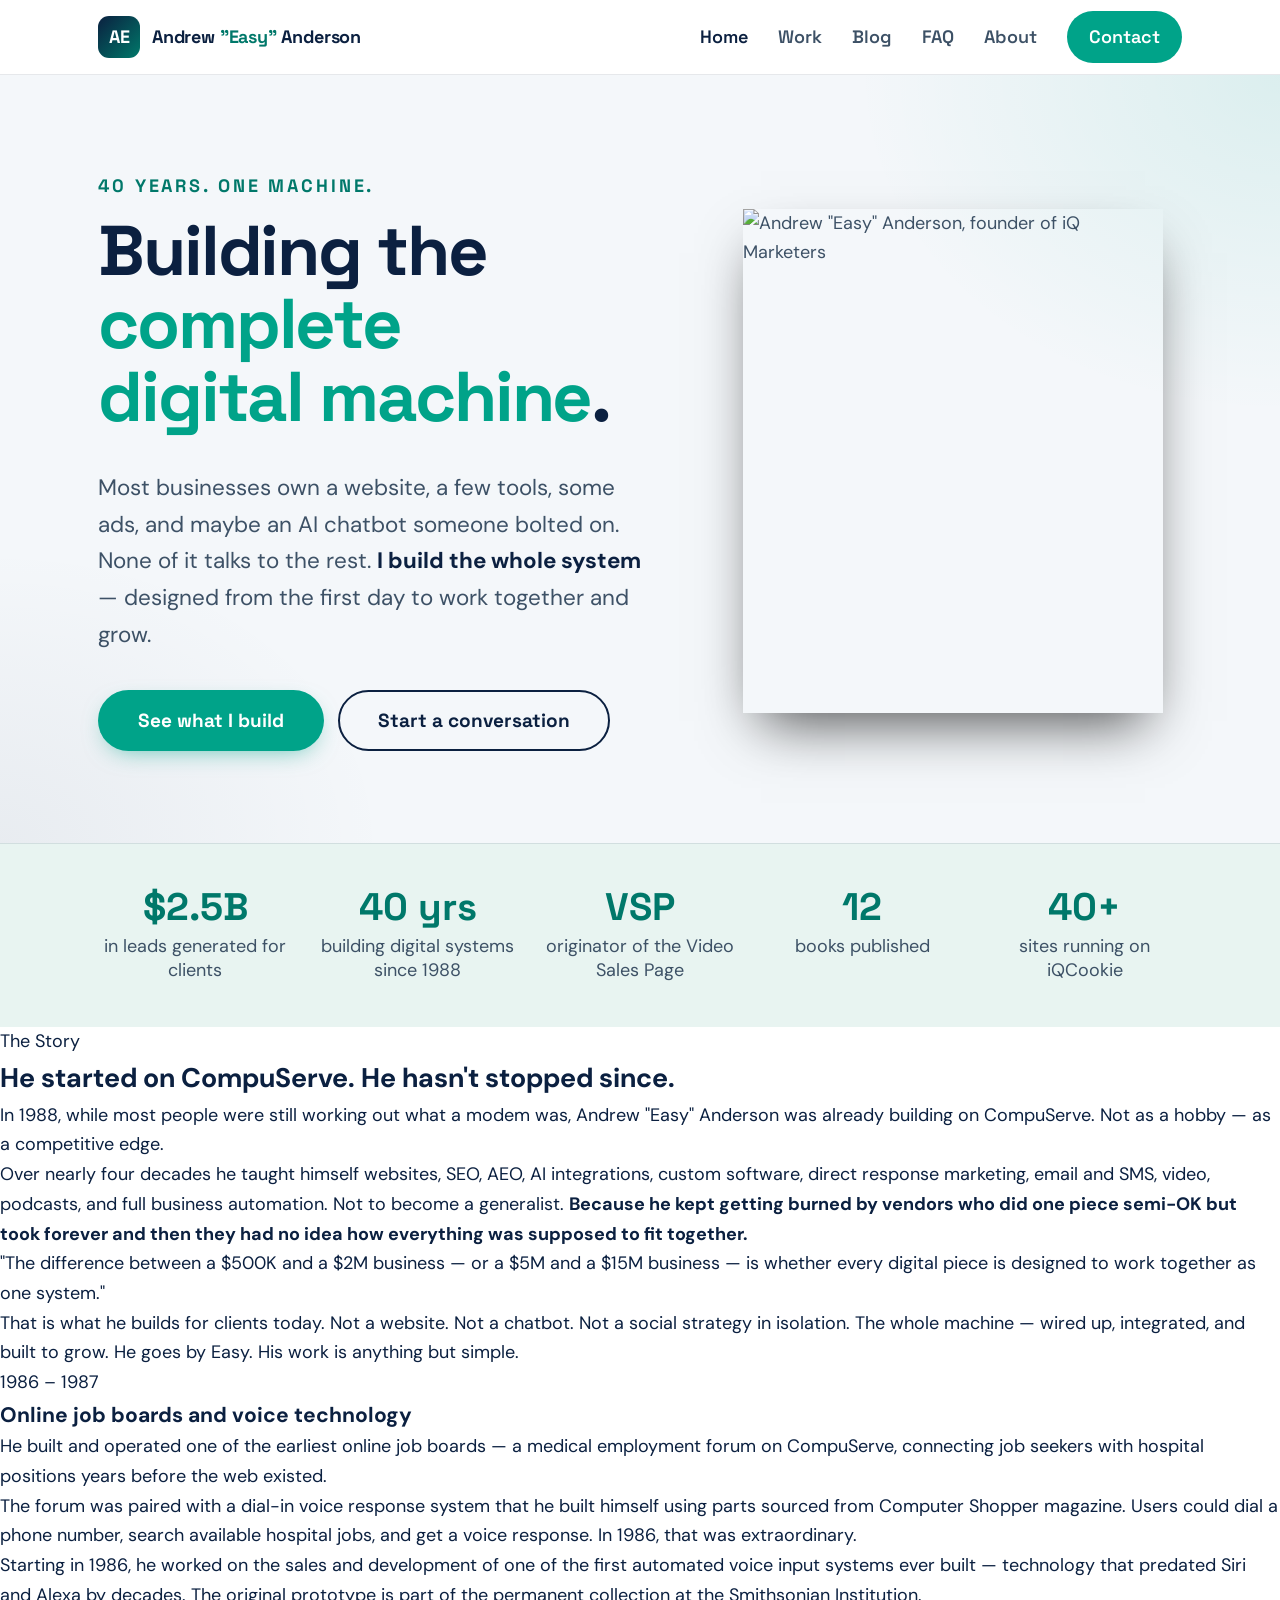
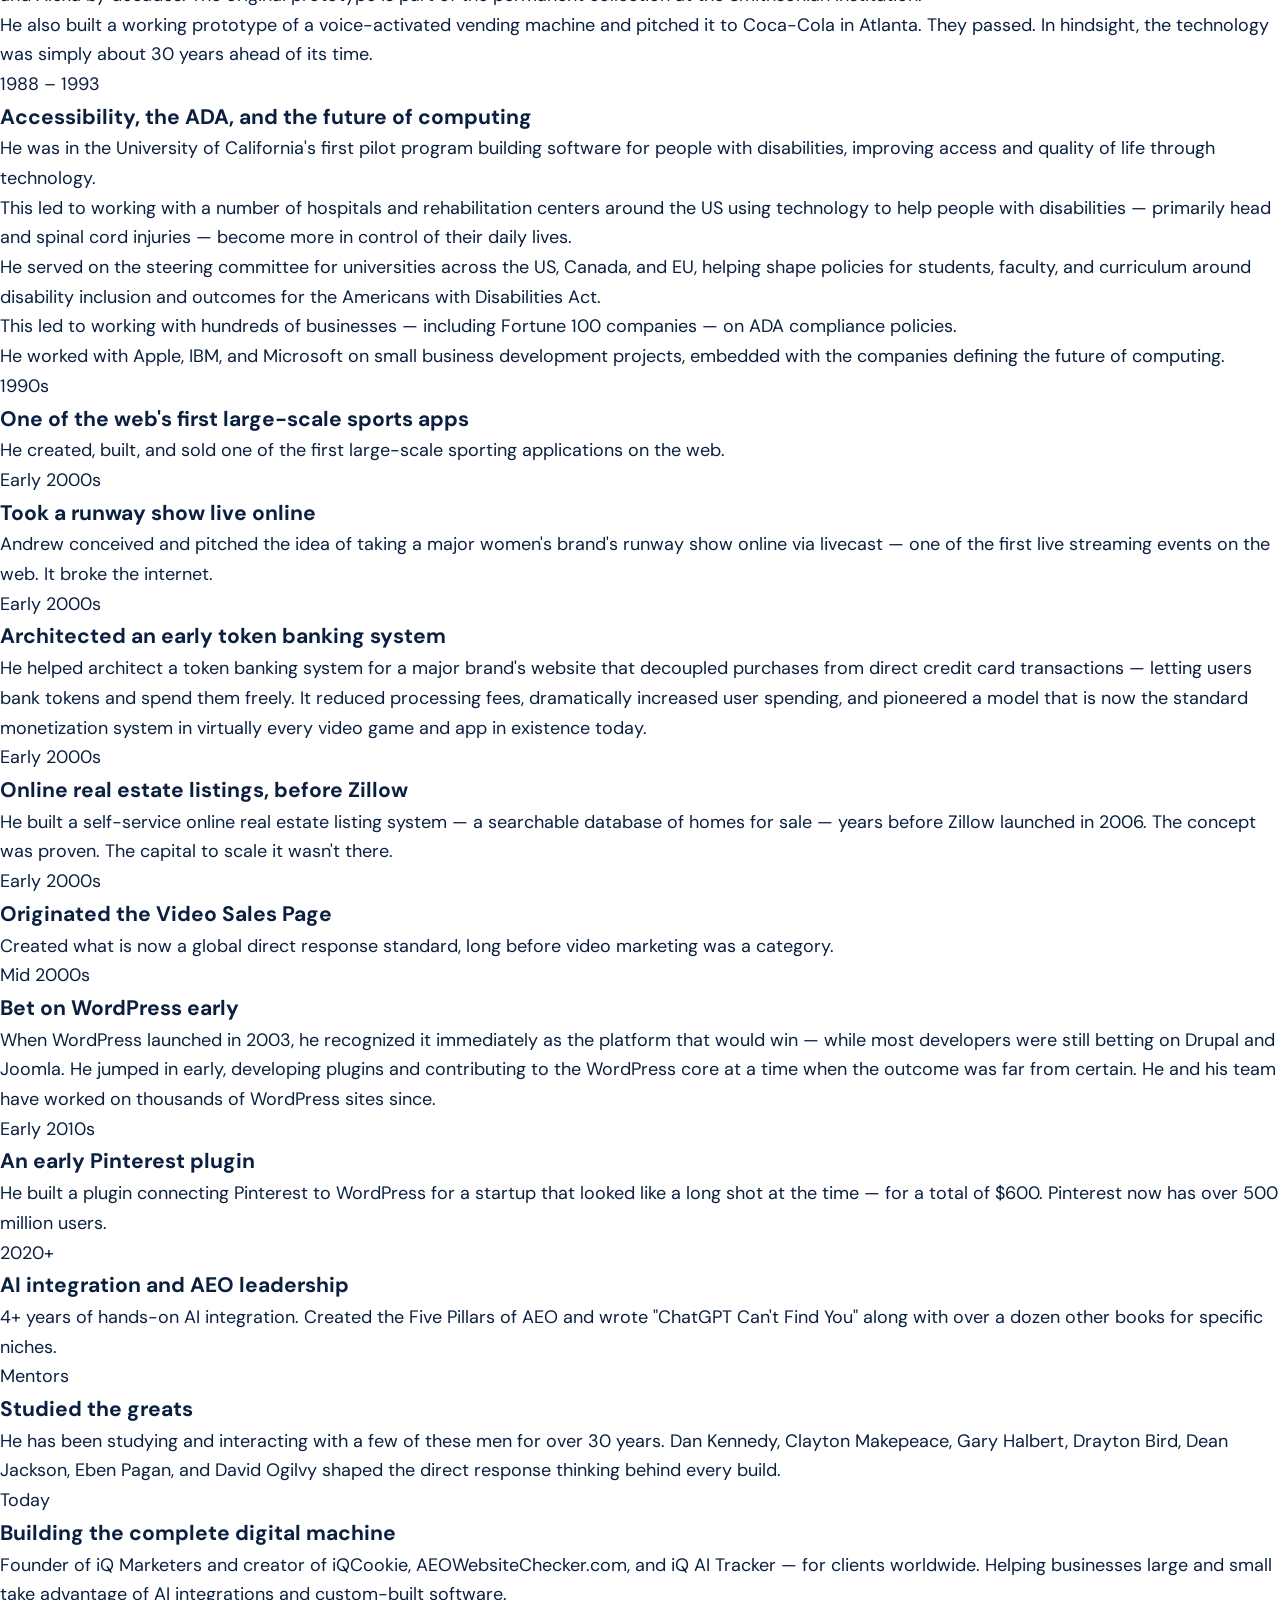
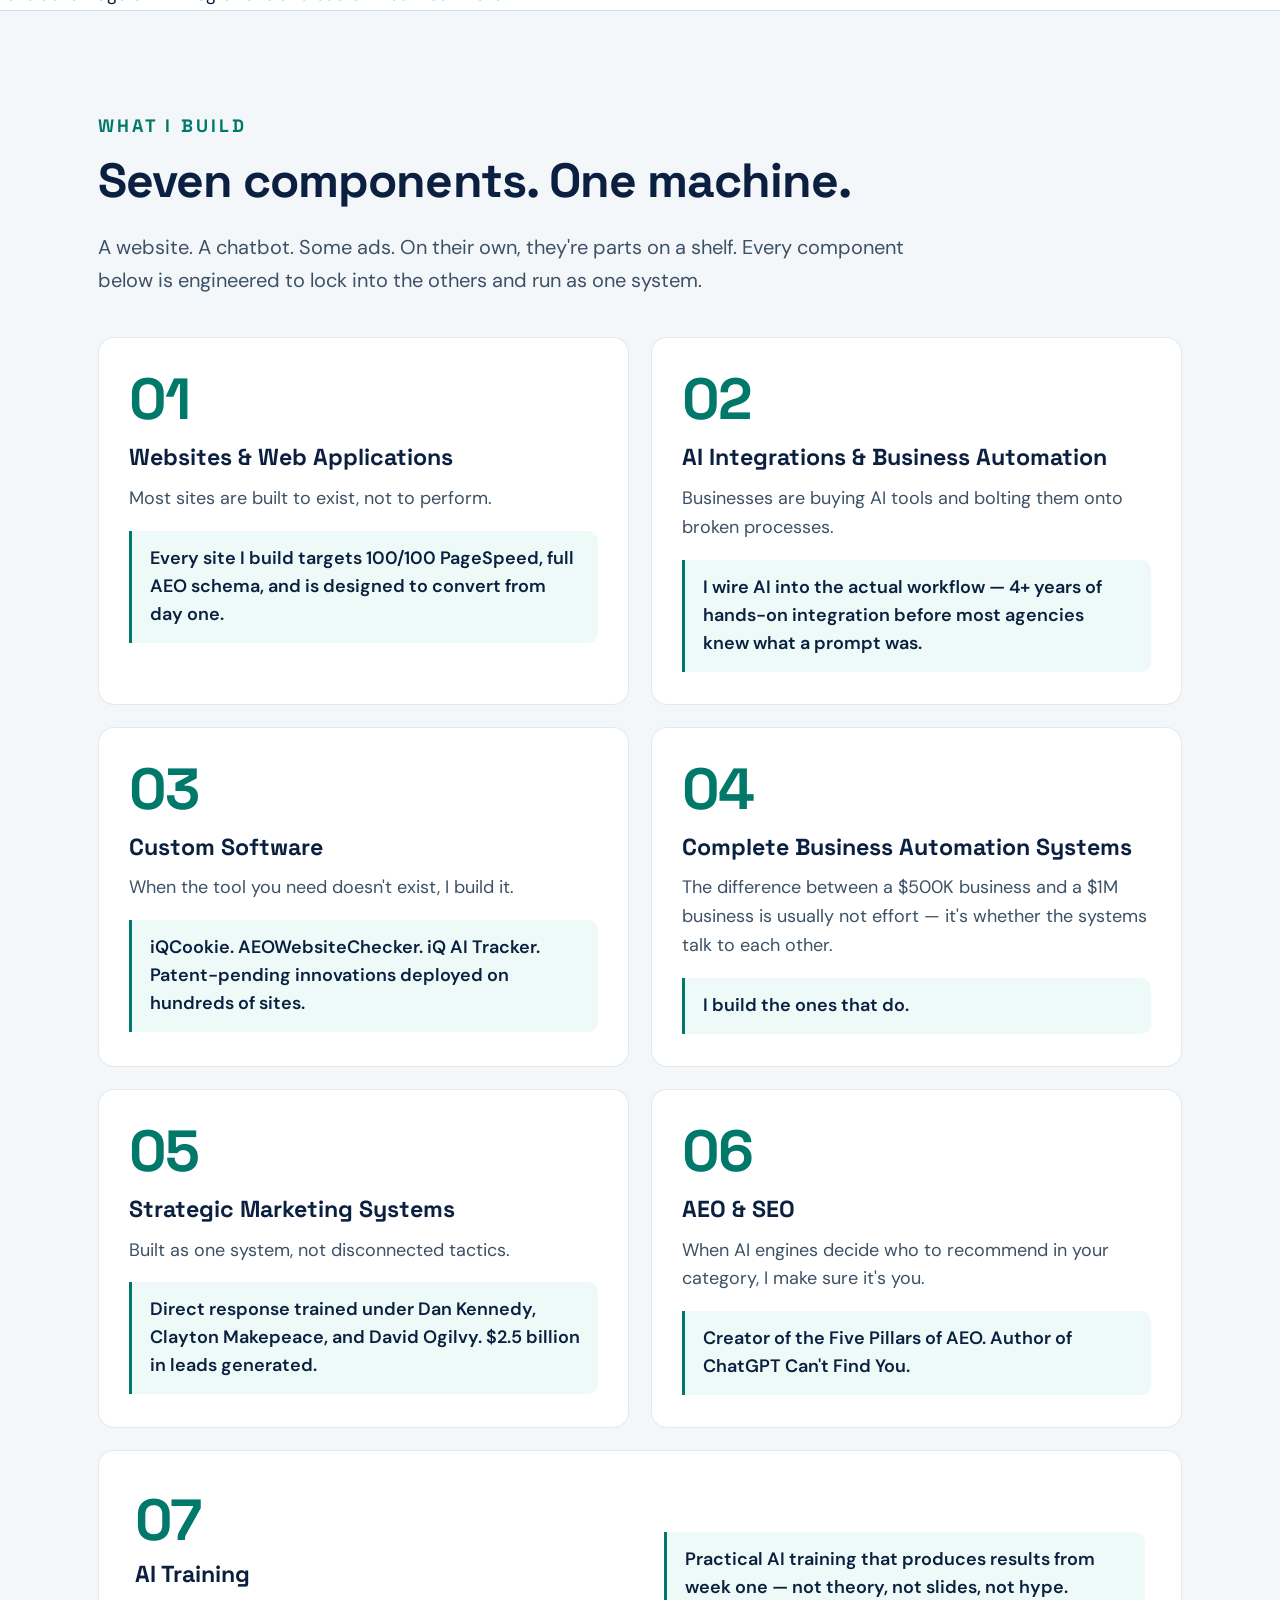
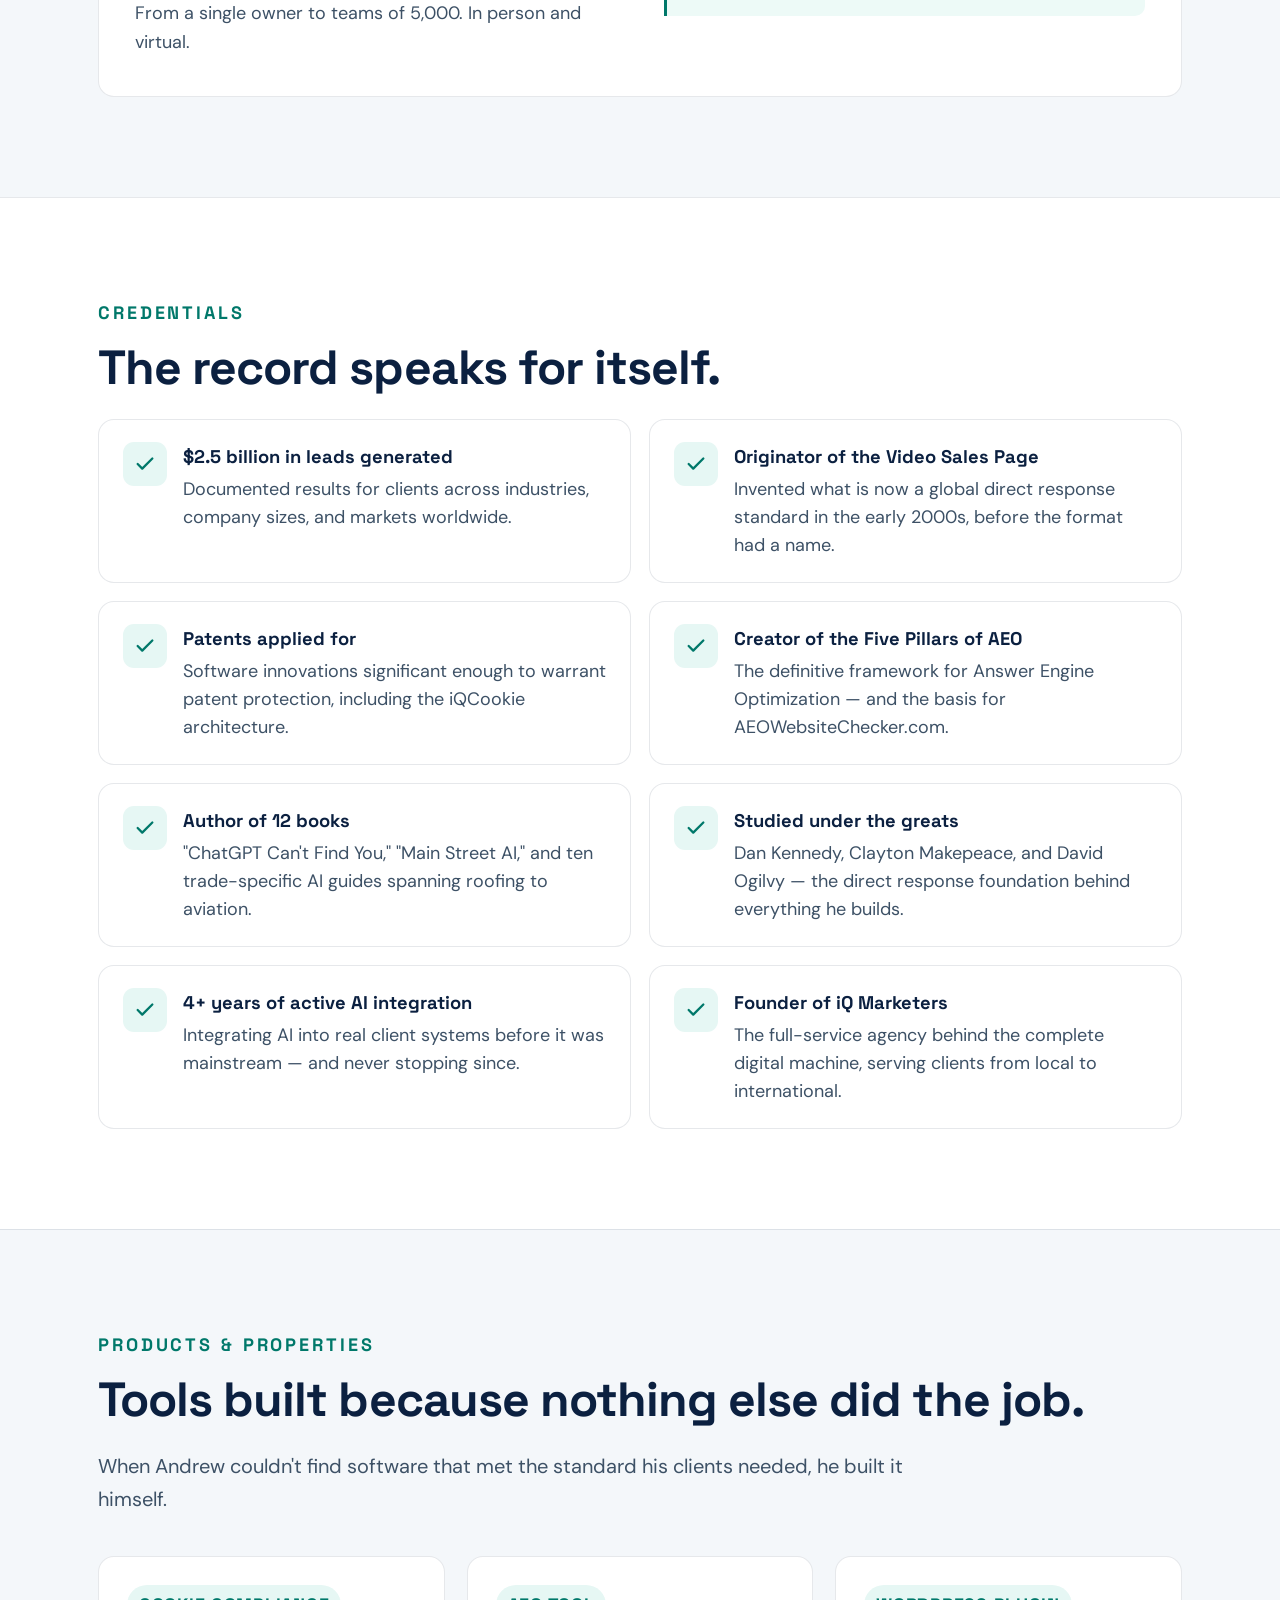
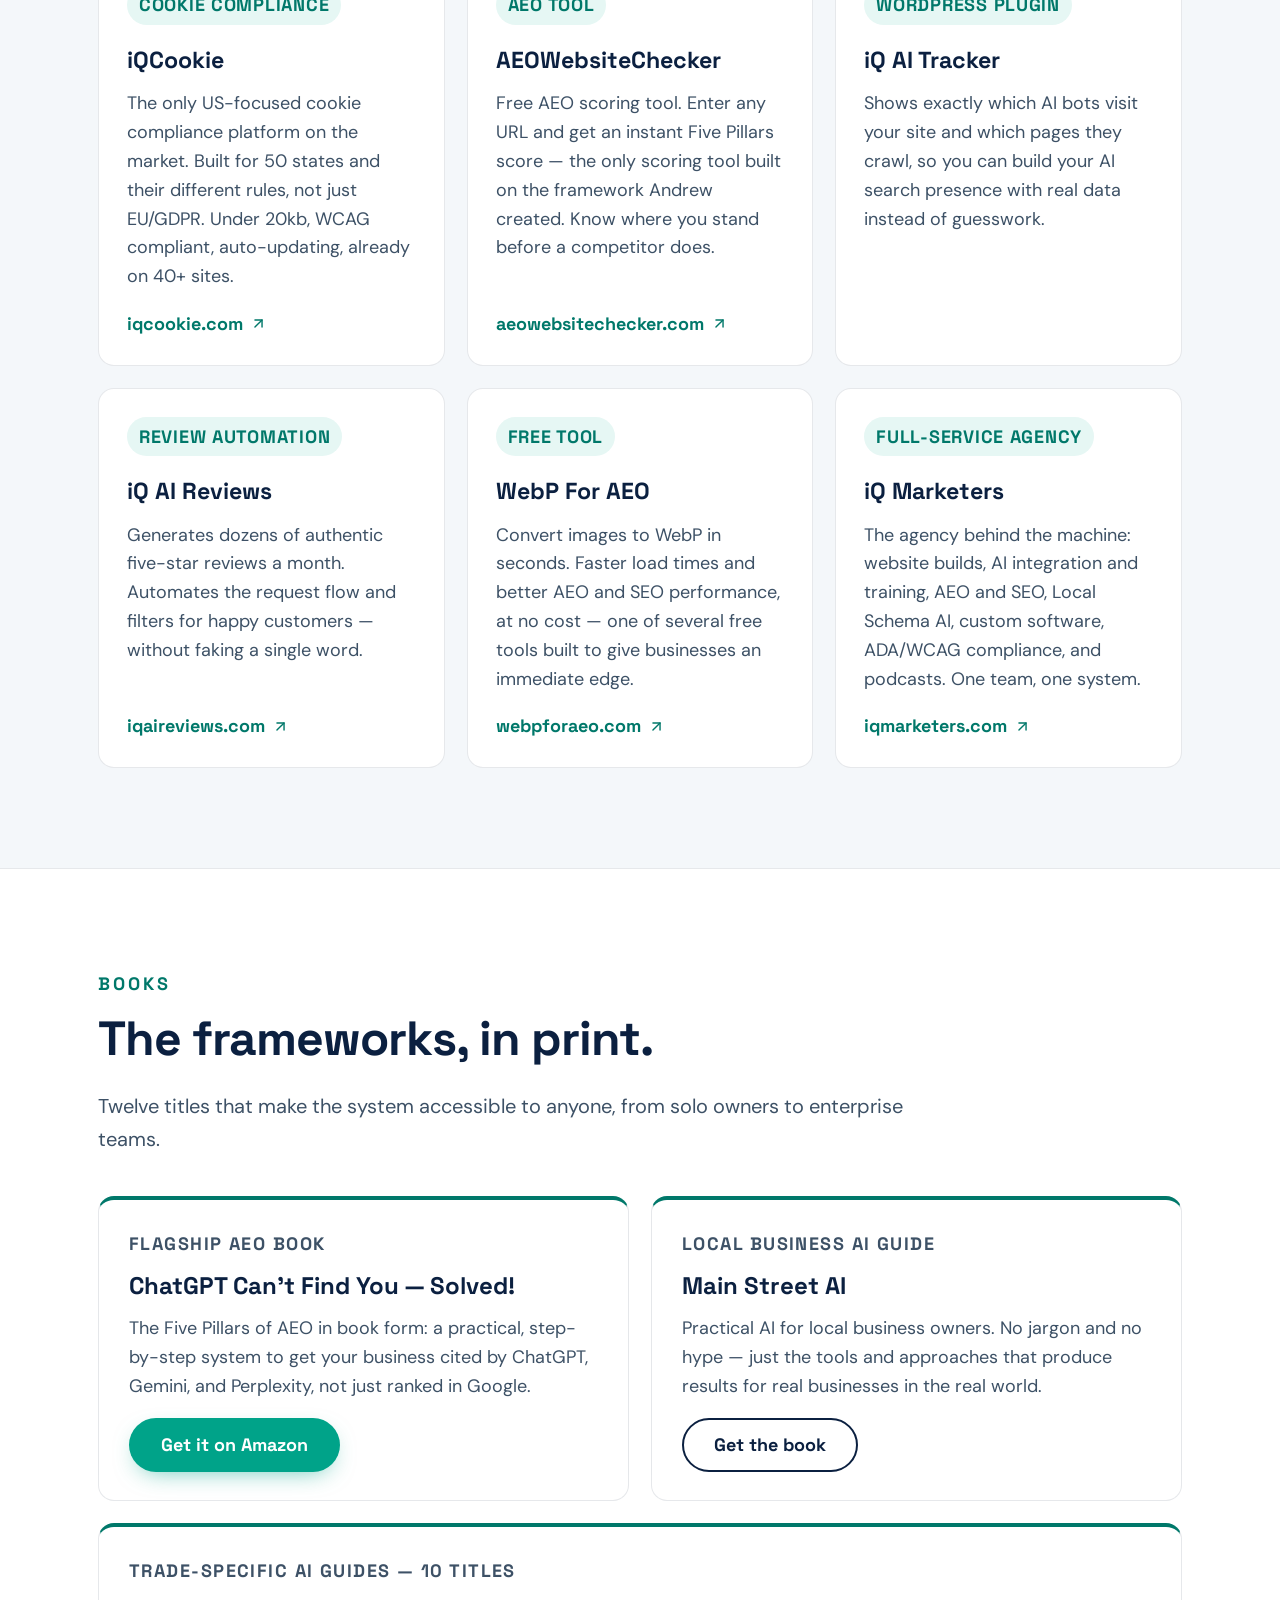
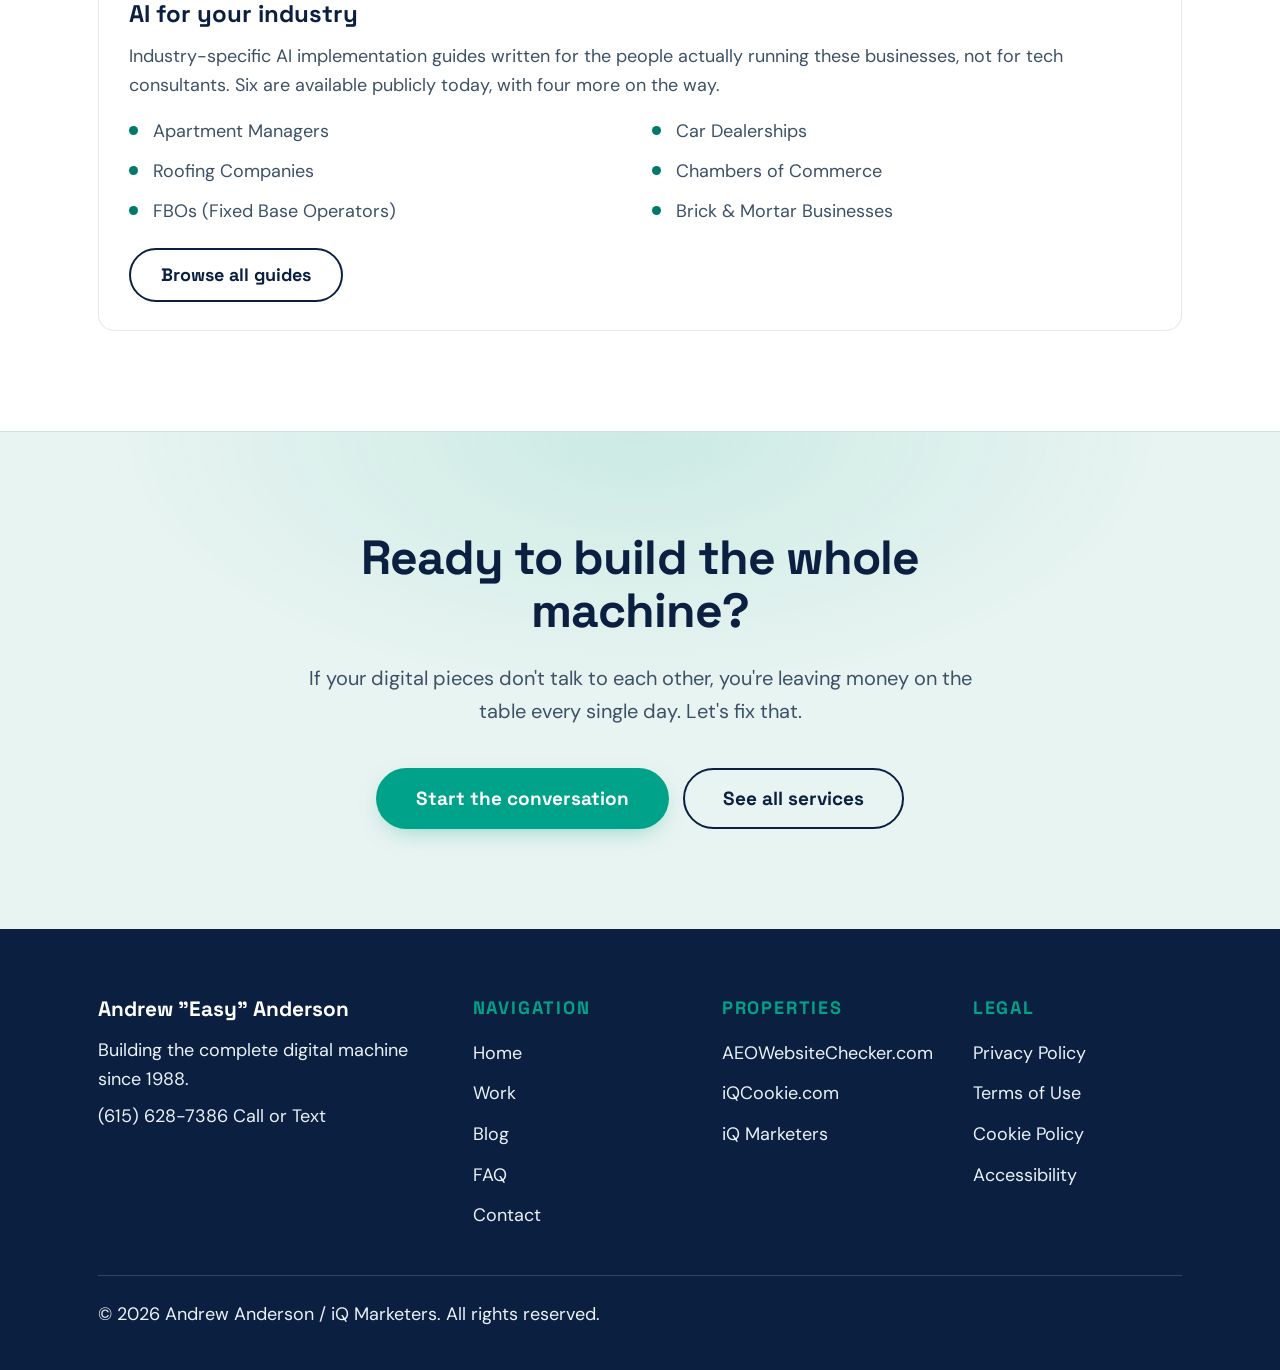
==== index.html @ db5ea479 "Update home timeline entry copy Refresh the 12 career-timeline entries with revised callout text: ad" ====
<!DOCTYPE html>
<html lang="en">
<head>
  <meta charset="UTF-8" />
  <meta name="viewport" content="width=device-width, initial-scale=1.0" />

  <title>Andrew "Easy" Anderson — Building the Complete Digital Machine</title>
  <meta name="description" content="Andrew &quot;Easy&quot; Anderson has spent nearly 40 years building digital systems that work together as one machine. $2.5 billion in leads generated. Originator of the Video Sales Page. Creator of the Five Pillars of AEO." />
  <link rel="canonical" href="https://andreweasyandereson.com/" />

  <!-- Open Graph -->
  <meta property="og:type" content="website" />
  <meta property="og:url" content="https://andreweasyandereson.com/" />
  <meta property="og:title" content="Andrew &quot;Easy&quot; Anderson — Building the Complete Digital Machine" />
  <meta property="og:description" content="Nearly 40 years building digital systems that work together as one machine. AEO pioneer, software creator, and direct response marketer." />
  <meta property="og:image" content="https://andreweasyandereson.com/assets/images/andrew-easy-anderson-aeo-pioneer.png" />
  <meta property="og:image:alt" content="Andrew &quot;Easy&quot; Anderson" />

  <!-- Fonts -->
  <link rel="preconnect" href="https://fonts.googleapis.com" />
  <link rel="preconnect" href="https://fonts.gstatic.com" crossorigin />
  <link href="https://fonts.googleapis.com/css2?family=Space+Grotesk:wght@400;600;700&family=DM+Sans:wght@400;500;700&display=swap" rel="stylesheet" />

  <link rel="stylesheet" href="assets/css/style.css" />

  <!-- JSON-LD: Person -->
  <script type="application/ld+json">
  {
    "@context": "https://schema.org",
    "@type": "Person",
    "name": "Andrew Anderson",
    "alternateName": "Andrew \"Easy\" Anderson",
    "url": "https://andreweasyandereson.com/",
    "image": "https://andreweasyandereson.com/assets/images/andrew-easy-anderson-aeo-pioneer.png",
    "jobTitle": "Digital Systems Architect",
    "description": "Andrew \"Easy\" Anderson has been building digital systems since 1988. $2.5 billion in leads generated for clients. Originator of the Video Sales Page. Creator of the Five Pillars of AEO framework.",
    "knowsAbout": [
      "Answer Engine Optimization",
      "Search Engine Optimization",
      "AI Integration",
      "Business Automation",
      "Direct Response Marketing",
      "Custom Software Development",
      "Digital Marketing"
    ],
    "worksFor": {
      "@type": "Organization",
      "name": "iQ Marketers",
      "url": "https://iqmarketers.com/"
    },
    "sameAs": [
      "https://iqmarketers.com/",
      "https://iqcookie.com/",
      "https://aeowebsitechecker.com/"
    ]
  }
  </script>
</head>

<body>
  <a class="skip-link" href="#main">Skip to content</a>

  <header class="site-header">
    <div class="container header-inner">
      <a class="brand" href="index.html">
        <span class="brand-mark" aria-hidden="true">AE</span>
        <span class="brand-name">Andrew <span class="nickname">"Easy"</span> Anderson</span>
      </a>
      <nav class="site-nav" aria-label="Primary">
        <a href="index.html" aria-current="page">Home</a>
        <a href="work.html">Work</a>
        <a href="blog/index.html">Blog</a>
        <a href="faq.html">FAQ</a>
        <a href="author/andrew-easy-anderson.html">About</a>
        <a class="nav-cta" href="contact.html">Contact</a>
      </nav>
    </div>
  </header>

  <main id="main">

    <!-- ============ HERO ============ -->
    <section class="home-hero">
      <div class="container">
        <div class="home-hero-grid">
          <div class="home-hero-text">
            <p class="eyebrow">40 years. One machine.</p>
            <h1 class="home-hero-title">Building the <span class="accent">complete digital machine</span>.</h1>
            <p class="home-hero-lede">
              Most businesses own a website, a few tools, some ads, and maybe an AI chatbot
              someone bolted on. None of it talks to the rest. <strong>I build the whole
              system</strong> — designed from the first day to work together and grow.
            </p>
            <div class="hero-actions">
              <a class="btn btn-primary btn-lg" href="work.html">See what I build</a>
              <a class="btn btn-ghost btn-lg" href="contact.html">Start a conversation</a>
            </div>
          </div>
          <div class="hero-portrait">
            <picture>
              <source srcset="assets/images/andrew-easy-anderson-aeo-pioneer.webp" type="image/webp" />
              <img
                src="assets/images/andrew-easy-anderson-aeo-pioneer.png"
                alt="Andrew &quot;Easy&quot; Anderson, founder of iQ Marketers"
                width="800" height="960"
                fetchpriority="high" decoding="async" />
            </picture>
          </div>
        </div>
      </div>
    </section>

    <!-- ============ STATS BAR ============ -->
    <section class="stats-bar" aria-label="Career highlights">
      <div class="container">
        <div class="stat">
          <p class="stat-num">$2.5B</p>
          <p class="stat-label">in leads generated for clients</p>
        </div>
        <div class="stat">
          <p class="stat-num">40 yrs</p>
          <p class="stat-label">building digital systems since 1988</p>
        </div>
        <div class="stat">
          <p class="stat-num">VSP</p>
          <p class="stat-label">originator of the Video Sales Page</p>
        </div>
        <div class="stat">
          <p class="stat-num">12</p>
          <p class="stat-label">books published</p>
        </div>
        <div class="stat">
          <p class="stat-num">40+</p>
          <p class="stat-label">sites running on iQCookie</p>
        </div>
      </div>
    </section>

    <!-- ============ STORY INTRO ============ -->
    <section class="story-intro" id="about">
      <div class="story-intro-inner">
        <p class="story-intro-eyebrow">The Story</p>
        <h2 class="story-intro-headline">He started on CompuServe. He hasn't stopped since.</h2>
        <div class="story-intro-body">
          <p>In 1988, while most people were still working out what a modem was, Andrew "Easy" Anderson was already building on CompuServe. Not as a hobby — as a competitive edge.</p>
          <p>Over nearly four decades he taught himself websites, SEO, AEO, AI integrations, custom software, direct response marketing, email and SMS, video, podcasts, and full business automation. Not to become a generalist. <strong>Because he kept getting burned by vendors who did one piece semi-OK but took forever and then they had no idea how everything was supposed to fit together.</strong></p>
          <blockquote class="story-quote">"The difference between a $500K and a $2M business — or a $5M and a $15M business — is whether every digital piece is designed to work together as one system."</blockquote>
          <p>That is what he builds for clients today. Not a website. Not a chatbot. Not a social strategy in isolation. The whole machine — wired up, integrated, and built to grow. He goes by Easy. His work is anything but simple.</p>
        </div>
      </div>
    </section>

    <!-- ============ TIMELINE ============ -->
    <section class="timeline-section">
      <div class="timeline-inner">
        <div class="timeline-track" aria-label="Career timeline">

          <!-- 1 — LEFT -->
          <div class="tl-entry tl-left">
            <div class="tl-content">
              <div class="tl-era">1986 &ndash; 1987</div>
              <h3 class="tl-title">Online job boards and voice technology</h3>
              <p class="tl-body">He built and operated one of the earliest online job boards — a medical employment forum on CompuServe, connecting job seekers with hospital positions years before the web existed.</p>
              <p class="tl-body">The forum was paired with a dial-in voice response system that he built himself using parts sourced from Computer Shopper magazine. Users could dial a phone number, search available hospital jobs, and get a voice response. In 1986, that was extraordinary.</p>
              <p class="tl-body">Starting in 1986, he worked on the sales and development of one of the first automated voice input systems ever built — technology that predated Siri and Alexa by decades. The original prototype is part of the permanent collection at the Smithsonian Institution.</p>
              <p class="tl-body">He also built a working prototype of a voice-activated vending machine and pitched it to Coca-Cola in Atlanta. They passed. In hindsight, the technology was simply about 30 years ahead of its time.</p>
            </div>
            <div class="tl-dot"></div>
          </div>

          <!-- 2 — RIGHT -->
          <div class="tl-entry tl-right">
            <div class="tl-content">
              <div class="tl-era">1988 &ndash; 1993</div>
              <h3 class="tl-title">Accessibility, the ADA, and the future of computing</h3>
              <p class="tl-body">He was in the University of California's first pilot program building software for people with disabilities, improving access and quality of life through technology.</p>
              <p class="tl-body">This led to working with a number of hospitals and rehabilitation centers around the US using technology to help people with disabilities — primarily head and spinal cord injuries — become more in control of their daily lives.</p>
              <p class="tl-body">He served on the steering committee for universities across the US, Canada, and EU, helping shape policies for students, faculty, and curriculum around disability inclusion and outcomes for the Americans with Disabilities Act.</p>
              <p class="tl-body">This led to working with hundreds of businesses — including Fortune 100 companies — on ADA compliance policies.</p>
              <p class="tl-body">He worked with Apple, IBM, and Microsoft on small business development projects, embedded with the companies defining the future of computing.</p>
            </div>
            <div class="tl-dot"></div>
          </div>

          <!-- 3 — LEFT -->
          <div class="tl-entry tl-left">
            <div class="tl-content">
              <div class="tl-era">1990s</div>
              <h3 class="tl-title">One of the web's first large-scale sports apps</h3>
              <p class="tl-body">He created, built, and sold one of the first large-scale sporting applications on the web.</p>
            </div>
            <div class="tl-dot"></div>
          </div>

          <!-- 4 — RIGHT -->
          <div class="tl-entry tl-right">
            <div class="tl-content">
              <div class="tl-era">Early 2000s</div>
              <h3 class="tl-title">Took a runway show live online</h3>
              <p class="tl-body">Andrew conceived and pitched the idea of taking a major women's brand's runway show online via livecast — one of the first live streaming events on the web. It broke the internet.</p>
            </div>
            <div class="tl-dot"></div>
          </div>

          <!-- 5 — LEFT -->
          <div class="tl-entry tl-left">
            <div class="tl-content">
              <div class="tl-era">Early 2000s</div>
              <h3 class="tl-title">Architected an early token banking system</h3>
              <p class="tl-body">He helped architect a token banking system for a major brand's website that decoupled purchases from direct credit card transactions — letting users bank tokens and spend them freely. It reduced processing fees, dramatically increased user spending, and pioneered a model that is now the standard monetization system in virtually every video game and app in existence today.</p>
            </div>
            <div class="tl-dot"></div>
          </div>

          <!-- 6 — RIGHT -->
          <div class="tl-entry tl-right">
            <div class="tl-content">
              <div class="tl-era">Early 2000s</div>
              <h3 class="tl-title">Online real estate listings, before Zillow</h3>
              <p class="tl-body">He built a self-service online real estate listing system — a searchable database of homes for sale — years before Zillow launched in 2006. The concept was proven. The capital to scale it wasn't there.</p>
            </div>
            <div class="tl-dot"></div>
          </div>

          <!-- 7 — LEFT -->
          <div class="tl-entry tl-left">
            <div class="tl-content">
              <div class="tl-era">Early 2000s</div>
              <h3 class="tl-title">Originated the Video Sales Page</h3>
              <p class="tl-body">Created what is now a global direct response standard, long before video marketing was a category.</p>
            </div>
            <div class="tl-dot"></div>
          </div>

          <!-- 8 — RIGHT -->
          <div class="tl-entry tl-right">
            <div class="tl-content">
              <div class="tl-era">Mid 2000s</div>
              <h3 class="tl-title">Bet on WordPress early</h3>
              <p class="tl-body">When WordPress launched in 2003, he recognized it immediately as the platform that would win — while most developers were still betting on Drupal and Joomla. He jumped in early, developing plugins and contributing to the WordPress core at a time when the outcome was far from certain. He and his team have worked on thousands of WordPress sites since.</p>
            </div>
            <div class="tl-dot"></div>
          </div>

          <!-- 9 — LEFT -->
          <div class="tl-entry tl-left">
            <div class="tl-content">
              <div class="tl-era">Early 2010s</div>
              <h3 class="tl-title">An early Pinterest plugin</h3>
              <p class="tl-body">He built a plugin connecting Pinterest to WordPress for a startup that looked like a long shot at the time — for a total of $600. Pinterest now has over 500 million users.</p>
            </div>
            <div class="tl-dot"></div>
          </div>

          <!-- 10 — RIGHT -->
          <div class="tl-entry tl-right">
            <div class="tl-content">
              <div class="tl-era">2020+</div>
              <h3 class="tl-title">AI integration and AEO leadership</h3>
              <p class="tl-body">4+ years of hands-on AI integration. Created the Five Pillars of AEO and wrote "ChatGPT Can't Find You" along with over a dozen other books for specific niches.</p>
            </div>
            <div class="tl-dot"></div>
          </div>

          <!-- 11 — LEFT -->
          <div class="tl-entry tl-left">
            <div class="tl-content">
              <div class="tl-era">Mentors</div>
              <h3 class="tl-title">Studied the greats</h3>
              <p class="tl-body">He has been studying and interacting with a few of these men for over 30 years. Dan Kennedy, Clayton Makepeace, Gary Halbert, Drayton Bird, Dean Jackson, Eben Pagan, and David Ogilvy shaped the direct response thinking behind every build.</p>
            </div>
            <div class="tl-dot"></div>
          </div>

          <!-- 12 — RIGHT -->
          <div class="tl-entry tl-right">
            <div class="tl-content">
              <div class="tl-era">Today</div>
              <h3 class="tl-title">Building the complete digital machine</h3>
              <p class="tl-body">Founder of iQ Marketers and creator of iQCookie, AEOWebsiteChecker.com, and iQ AI Tracker — for clients worldwide. Helping businesses large and small take advantage of AI integrations and custom-built software.</p>
            </div>
            <div class="tl-dot"></div>
          </div>

        </div>
      </div>
    </section>

    <!-- ============ WHAT I BUILD ============ -->
    <section class="section section-alt">
      <div class="container">
        <p class="section-eyebrow">What I Build</p>
        <h2 class="section-title">Seven components. One machine.</h2>
        <p class="section-lede">
          A website. A chatbot. Some ads. On their own, they're parts on a shelf. Every
          component below is engineered to lock into the others and run as one system.
        </p>

        <div class="machine-grid">

          <article class="machine-card">
            <span class="machine-num" aria-hidden="true">01</span>
            <h3 class="machine-name">Websites &amp; Web Applications</h3>
            <p class="machine-desc">Most sites are built to exist, not to perform.</p>
            <p class="machine-proof">Every site I build targets 100/100 PageSpeed, full AEO schema, and is designed to convert from day one.</p>
          </article>

          <article class="machine-card">
            <span class="machine-num" aria-hidden="true">02</span>
            <h3 class="machine-name">AI Integrations &amp; Business Automation</h3>
            <p class="machine-desc">Businesses are buying AI tools and bolting them onto broken processes.</p>
            <p class="machine-proof">I wire AI into the actual workflow — 4+ years of hands-on integration before most agencies knew what a prompt was.</p>
          </article>

          <article class="machine-card">
            <span class="machine-num" aria-hidden="true">03</span>
            <h3 class="machine-name">Custom Software</h3>
            <p class="machine-desc">When the tool you need doesn't exist, I build it.</p>
            <p class="machine-proof">iQCookie. AEOWebsiteChecker. iQ AI Tracker. Patent-pending innovations deployed on hundreds of sites.</p>
          </article>

          <article class="machine-card">
            <span class="machine-num" aria-hidden="true">04</span>
            <h3 class="machine-name">Complete Business Automation Systems</h3>
            <p class="machine-desc">The difference between a $500K business and a $1M business is usually not effort — it's whether the systems talk to each other.</p>
            <p class="machine-proof">I build the ones that do.</p>
          </article>

          <article class="machine-card">
            <span class="machine-num" aria-hidden="true">05</span>
            <h3 class="machine-name">Strategic Marketing Systems</h3>
            <p class="machine-desc">Built as one system, not disconnected tactics.</p>
            <p class="machine-proof">Direct response trained under Dan Kennedy, Clayton Makepeace, and David Ogilvy. $2.5 billion in leads generated.</p>
          </article>

          <article class="machine-card">
            <span class="machine-num" aria-hidden="true">06</span>
            <h3 class="machine-name">AEO &amp; SEO</h3>
            <p class="machine-desc">When AI engines decide who to recommend in your category, I make sure it's you.</p>
            <p class="machine-proof">Creator of the Five Pillars of AEO. Author of ChatGPT Can't Find You.</p>
          </article>

          <article class="machine-card machine-card--wide">
            <span class="machine-num" aria-hidden="true">07</span>
            <h3 class="machine-name">AI Training</h3>
            <p class="machine-desc">From a single owner to teams of 5,000. In person and virtual.</p>
            <p class="machine-proof">Practical AI training that produces results from week one — not theory, not slides, not hype.</p>
          </article>

        </div>
      </div>
    </section>

    <!-- ============ CREDENTIALS ============ -->
    <section class="section">
      <div class="container">
        <p class="section-eyebrow">Credentials</p>
        <h2 class="section-title">The record speaks for itself.</h2>

        <div class="cred-grid">
          <div class="cred-item">
            <span class="cred-check" aria-hidden="true">
              <svg viewBox="0 0 24 24" fill="none" stroke="currentColor" stroke-width="2.5" stroke-linecap="round" stroke-linejoin="round"><polyline points="20 6 9 17 4 12" /></svg>
            </span>
            <div>
              <h3>$2.5 billion in leads generated</h3>
              <p>Documented results for clients across industries, company sizes, and markets worldwide.</p>
            </div>
          </div>
          <div class="cred-item">
            <span class="cred-check" aria-hidden="true">
              <svg viewBox="0 0 24 24" fill="none" stroke="currentColor" stroke-width="2.5" stroke-linecap="round" stroke-linejoin="round"><polyline points="20 6 9 17 4 12" /></svg>
            </span>
            <div>
              <h3>Originator of the Video Sales Page</h3>
              <p>Invented what is now a global direct response standard in the early 2000s, before the format had a name.</p>
            </div>
          </div>
          <div class="cred-item">
            <span class="cred-check" aria-hidden="true">
              <svg viewBox="0 0 24 24" fill="none" stroke="currentColor" stroke-width="2.5" stroke-linecap="round" stroke-linejoin="round"><polyline points="20 6 9 17 4 12" /></svg>
            </span>
            <div>
              <h3>Patents applied for</h3>
              <p>Software innovations significant enough to warrant patent protection, including the iQCookie architecture.</p>
            </div>
          </div>
          <div class="cred-item">
            <span class="cred-check" aria-hidden="true">
              <svg viewBox="0 0 24 24" fill="none" stroke="currentColor" stroke-width="2.5" stroke-linecap="round" stroke-linejoin="round"><polyline points="20 6 9 17 4 12" /></svg>
            </span>
            <div>
              <h3>Creator of the Five Pillars of AEO</h3>
              <p>The definitive framework for Answer Engine Optimization — and the basis for AEOWebsiteChecker.com.</p>
            </div>
          </div>
          <div class="cred-item">
            <span class="cred-check" aria-hidden="true">
              <svg viewBox="0 0 24 24" fill="none" stroke="currentColor" stroke-width="2.5" stroke-linecap="round" stroke-linejoin="round"><polyline points="20 6 9 17 4 12" /></svg>
            </span>
            <div>
              <h3>Author of 12 books</h3>
              <p>"ChatGPT Can't Find You," "Main Street AI," and ten trade-specific AI guides spanning roofing to aviation.</p>
            </div>
          </div>
          <div class="cred-item">
            <span class="cred-check" aria-hidden="true">
              <svg viewBox="0 0 24 24" fill="none" stroke="currentColor" stroke-width="2.5" stroke-linecap="round" stroke-linejoin="round"><polyline points="20 6 9 17 4 12" /></svg>
            </span>
            <div>
              <h3>Studied under the greats</h3>
              <p>Dan Kennedy, Clayton Makepeace, and David Ogilvy — the direct response foundation behind everything he builds.</p>
            </div>
          </div>
          <div class="cred-item">
            <span class="cred-check" aria-hidden="true">
              <svg viewBox="0 0 24 24" fill="none" stroke="currentColor" stroke-width="2.5" stroke-linecap="round" stroke-linejoin="round"><polyline points="20 6 9 17 4 12" /></svg>
            </span>
            <div>
              <h3>4+ years of active AI integration</h3>
              <p>Integrating AI into real client systems before it was mainstream — and never stopping since.</p>
            </div>
          </div>
          <div class="cred-item">
            <span class="cred-check" aria-hidden="true">
              <svg viewBox="0 0 24 24" fill="none" stroke="currentColor" stroke-width="2.5" stroke-linecap="round" stroke-linejoin="round"><polyline points="20 6 9 17 4 12" /></svg>
            </span>
            <div>
              <h3>Founder of iQ Marketers</h3>
              <p>The full-service agency behind the complete digital machine, serving clients from local to international.</p>
            </div>
          </div>
        </div>
      </div>
    </section>

    <!-- ============ PRODUCTS &amp; PROPERTIES ============ -->
    <section class="section section-alt">
      <div class="container">
        <p class="section-eyebrow">Products &amp; Properties</p>
        <h2 class="section-title">Tools built because nothing else did the job.</h2>
        <p class="section-lede">
          When Andrew couldn't find software that met the standard his clients needed, he
          built it himself.
        </p>

        <div class="product-grid">
          <article class="product-card">
            <span class="product-tag">Cookie compliance</span>
            <h3>iQCookie</h3>
            <p>The only US-focused cookie compliance platform on the market. Built for 50 states and their different rules, not just EU/GDPR. Under 20kb, WCAG compliant, auto-updating, already on 40+ sites.</p>
            <a class="product-link" href="https://iqcookie.com/">iqcookie.com
              <svg viewBox="0 0 24 24" fill="none" stroke="currentColor" stroke-width="2" stroke-linecap="round" stroke-linejoin="round" aria-hidden="true"><line x1="7" y1="17" x2="17" y2="7" /><polyline points="7 7 17 7 17 17" /></svg>
            </a>
          </article>

          <article class="product-card">
            <span class="product-tag">AEO tool</span>
            <h3>AEOWebsiteChecker</h3>
            <p>Free AEO scoring tool. Enter any URL and get an instant Five Pillars score — the only scoring tool built on the framework Andrew created. Know where you stand before a competitor does.</p>
            <a class="product-link" href="https://aeowebsitechecker.com/">aeowebsitechecker.com
              <svg viewBox="0 0 24 24" fill="none" stroke="currentColor" stroke-width="2" stroke-linecap="round" stroke-linejoin="round" aria-hidden="true"><line x1="7" y1="17" x2="17" y2="7" /><polyline points="7 7 17 7 17 17" /></svg>
            </a>
          </article>

          <article class="product-card">
            <span class="product-tag">WordPress plugin</span>
            <h3>iQ AI Tracker</h3>
            <p>Shows exactly which AI bots visit your site and which pages they crawl, so you can build your AI search presence with real data instead of guesswork.</p>
          </article>

          <article class="product-card">
            <span class="product-tag">Review automation</span>
            <h3>iQ AI Reviews</h3>
            <p>Generates dozens of authentic five-star reviews a month. Automates the request flow and filters for happy customers — without faking a single word.</p>
            <a class="product-link" href="https://iqaireviews.com/">iqaireviews.com
              <svg viewBox="0 0 24 24" fill="none" stroke="currentColor" stroke-width="2" stroke-linecap="round" stroke-linejoin="round" aria-hidden="true"><line x1="7" y1="17" x2="17" y2="7" /><polyline points="7 7 17 7 17 17" /></svg>
            </a>
          </article>

          <article class="product-card">
            <span class="product-tag">Free tool</span>
            <h3>WebP For AEO</h3>
            <p>Convert images to WebP in seconds. Faster load times and better AEO and SEO performance, at no cost — one of several free tools built to give businesses an immediate edge.</p>
            <a class="product-link" href="https://webpforaeo.com/">webpforaeo.com
              <svg viewBox="0 0 24 24" fill="none" stroke="currentColor" stroke-width="2" stroke-linecap="round" stroke-linejoin="round" aria-hidden="true"><line x1="7" y1="17" x2="17" y2="7" /><polyline points="7 7 17 7 17 17" /></svg>
            </a>
          </article>

          <article class="product-card">
            <span class="product-tag">Full-service agency</span>
            <h3>iQ Marketers</h3>
            <p>The agency behind the machine: website builds, AI integration and training, AEO and SEO, Local Schema AI, custom software, ADA/WCAG compliance, and podcasts. One team, one system.</p>
            <a class="product-link" href="https://iqmarketers.com/">iqmarketers.com
              <svg viewBox="0 0 24 24" fill="none" stroke="currentColor" stroke-width="2" stroke-linecap="round" stroke-linejoin="round" aria-hidden="true"><line x1="7" y1="17" x2="17" y2="7" /><polyline points="7 7 17 7 17 17" /></svg>
            </a>
          </article>
        </div>
      </div>
    </section>

    <!-- ============ BOOKS ============ -->
    <section class="section">
      <div class="container">
        <p class="section-eyebrow">Books</p>
        <h2 class="section-title">The frameworks, in print.</h2>
        <p class="section-lede">
          Twelve titles that make the system accessible to anyone, from solo owners to
          enterprise teams.
        </p>

        <div class="book-grid">
          <article class="book-card">
            <p class="book-eyebrow">Flagship AEO book</p>
            <h3>ChatGPT Can't Find You — Solved!</h3>
            <p>The Five Pillars of AEO in book form: a practical, step-by-step system to get your business cited by ChatGPT, Gemini, and Perplexity, not just ranked in Google.</p>
            <a class="btn btn-primary" href="https://amzn.to/4clqJRG">Get it on Amazon</a>
          </article>

          <article class="book-card">
            <p class="book-eyebrow">Local business AI guide</p>
            <h3>Main Street AI</h3>
            <p>Practical AI for local business owners. No jargon and no hype — just the tools and approaches that produce results for real businesses in the real world.</p>
            <a class="btn btn-ghost" href="https://iqmarketers.com/sales/iq-main-street-ai/">Get the book</a>
          </article>

          <article class="book-card book-card--wide">
            <p class="book-eyebrow">Trade-specific AI guides — 10 titles</p>
            <h3>AI for your industry</h3>
            <p>Industry-specific AI implementation guides written for the people actually running these businesses, not for tech consultants. Six are available publicly today, with four more on the way.</p>
            <ul class="guide-list">
              <li>Apartment Managers</li>
              <li>Car Dealerships</li>
              <li>Roofing Companies</li>
              <li>Chambers of Commerce</li>
              <li>FBOs (Fixed Base Operators)</li>
              <li>Brick &amp; Mortar Businesses</li>
            </ul>
            <a class="btn btn-ghost" href="https://iqmarketers.com/ai-training-for-business/">Browse all guides</a>
          </article>
        </div>
      </div>
    </section>

    <!-- ============ CTA ============ -->
    <section class="section section-cta">
      <div class="container cta-inner">
        <h2 class="section-title">Ready to build the whole machine?</h2>
        <p class="section-lede">
          If your digital pieces don't talk to each other, you're leaving money on the table
          every single day. Let's fix that.
        </p>
        <div class="hero-actions" style="justify-content:center">
          <a class="btn btn-primary btn-lg" href="contact.html">Start the conversation</a>
          <a class="btn btn-ghost btn-lg" href="work.html">See all services</a>
        </div>
      </div>
    </section>

  </main>

  <!-- ============ FOOTER ============ -->
  <footer class="site-footer footer-rich">
    <div class="container">
      <div class="footer-cols">
        <div class="footer-brand">
          <p class="footer-logo">Andrew "Easy" Anderson</p>
          <p>Building the complete digital machine since 1988.</p>
          <p><a href="tel:+16156287386">(615) 628-7386</a> Call or Text</p>
        </div>

        <nav class="footer-col" aria-label="Site">
          <h2>Navigation</h2>
          <ul>
            <li><a href="index.html">Home</a></li>
            <li><a href="work.html">Work</a></li>
            <li><a href="blog/index.html">Blog</a></li>
            <li><a href="faq.html">FAQ</a></li>
            <li><a href="contact.html">Contact</a></li>
          </ul>
        </nav>

        <nav class="footer-col" aria-label="Properties">
          <h2>Properties</h2>
          <ul>
            <li><a href="https://aeowebsitechecker.com/">AEOWebsiteChecker.com</a></li>
            <li><a href="https://iqcookie.com/">iQCookie.com</a></li>
            <li><a href="https://iqmarketers.com/">iQ Marketers</a></li>
          </ul>
        </nav>

        <nav class="footer-col" aria-label="Legal">
          <h2>Legal</h2>
          <ul>
            <li><a href="privacy-policy.html">Privacy Policy</a></li>
            <li><a href="terms.html">Terms of Use</a></li>
            <li><a href="cookie-policy.html">Cookie Policy</a></li>
            <li><a href="accessibility.html">Accessibility</a></li>
          </ul>
        </nav>
      </div>

      <div class="footer-bottom">
        <p>&copy; <span id="year">2026</span> Andrew Anderson / iQ Marketers. All rights reserved.</p>
      </div>
    </div>
  </footer>

  <script src="assets/js/main.js"></script>
</body>
</html>
---- assets/css/style.css ----
/* =========================================================
   andreweasyandereson.com — shared stylesheet
   Andrew "Easy" Anderson — I build the complete digital machine

   Rules enforced (non-negotiable):
   - Light theme: white / light-grey body surfaces everywhere.
     The footer (navy) is the ONE intentional dark zone.
   - Teal (#00A389) is the primary brand accent. A deeper teal
     (#00786A) carries body-size links/text to hold AA contrast.
   - NO italics anywhere
   - Minimum 18px font size everywhere — no exceptions
   - WCAG 2.2 AA: 4.5:1 normal text, 3:1 large text / UI / graphics
   - Mobile first, responsive
   ========================================================= */

/* ---------- Design tokens ---------- */
:root {
  /* ---- Light theme palette (teal accent) ---- */
  --bg-primary:    #FFFFFF;
  --bg-secondary:  #F4F7FA;
  --bg-accent:     #E8F4F1;
  --navy:          #0B2040;
  --teal:          #00A389;   /* bright brand accent — fills, buttons, bars, icons (≥3:1 large) */
  --teal-dark:     #00786A;   /* AA text/link teal on white — 4.5:1 */
  --teal-light:    #E6F7F4;
  --green:         #1A8C4E;
  --text-primary:  #0B2040;
  --text-secondary:#3D5166;
  --text-muted:    #6B7E91;
  --border:        rgba(11, 32, 64, 0.10);
  --card-bg:       #FFFFFF;
  --card-border:   rgba(11, 32, 64, 0.10);
  --white:         #FFFFFF;

  /* ---- Legacy aliases remapped onto the new system ---- */
  --blue:        var(--teal-dark);   /* links / text accents → teal */
  --blue-mid:    #00604F;            /* darker teal for hovers */
  --blue-light:  #CFEDE7;
  --blue-xlight: var(--teal-light);
  --green-dark:  var(--teal-dark);   /* old green text accent → teal */
  --green-light: var(--teal-light);
  --green-xlight:#EDFAF7;

  --ink:    var(--text-primary);     /* primary body text */
  --slate:  var(--text-secondary);   /* body copy */
  --mid:    var(--text-muted);       /* captions / meta */
  --line:   var(--border);
  --bg:     var(--bg-primary);
  --bg-alt: var(--bg-secondary);

  /* On-dark text (footer / cookie banner over navy) */
  --on-dark:     #EAF1F8;  /* on navy — ~16:1 */
  --on-dark-mid: #AEC0D4;  /* muted on navy — ~8:1 */

  --max:    1140px;
  --radius: 16px;
  --ease:   cubic-bezier(0.22, 1, 0.36, 1);

  --font-display: "Space Grotesk", "Segoe UI", system-ui, sans-serif;
  --font-body:    "DM Sans", "Segoe UI", system-ui, sans-serif;
}

/* ---------- Reset ---------- */
*, *::before, *::after { box-sizing: border-box; margin: 0; padding: 0; }

html { scroll-behavior: smooth; }

body {
  background: var(--bg);
  color: var(--ink);
  font-family: var(--font-body);
  font-size: 18px;            /* hard minimum */
  line-height: 1.65;
  -webkit-font-smoothing: antialiased;
  text-rendering: optimizeLegibility;
}

/* No italics anywhere */
em, i, cite, address, var, dfn, blockquote, q { font-style: normal; }

img { max-width: 100%; display: block; }

a {
  color: var(--blue);
  text-decoration: underline;
  text-underline-offset: 3px;
  text-decoration-thickness: 1px;
  transition: color 0.18s var(--ease);
}
a:hover { color: var(--blue-mid); }

::selection { background: var(--green-light); color: var(--navy); }

/* ---------- Utilities ---------- */
.container {
  width: 100%;
  max-width: var(--max);
  margin-inline: auto;
  padding-inline: 28px;
}

.section {
  padding: 100px 0;
  border-top: 1px solid var(--line);
}
.section-alt { background: var(--bg-alt); }
.section--flush { border-top: 0; }

.section-eyebrow,
.eyebrow {
  display: block;
  font-family: var(--font-display);
  font-size: 18px;
  font-weight: 700;
  letter-spacing: 0.16em;
  text-transform: uppercase;
  color: var(--green-dark);
  margin-bottom: 14px;
}

.section-title {
  font-family: var(--font-display);
  font-size: clamp(2rem, 4vw, 3rem);
  font-weight: 700;
  line-height: 1.1;
  letter-spacing: -0.02em;
  color: var(--navy);
  margin-bottom: 0.5em;
}

.section-lede {
  font-size: 1.25rem;        /* 20px */
  color: var(--slate);
  max-width: 60ch;
  margin-bottom: 2.5rem;
}

.prose p {
  color: var(--slate);
  font-size: 1.175rem;       /* 18.8px */
  margin-bottom: 1.2rem;
}
.prose p:last-child { margin-bottom: 0; }
.prose strong { color: var(--ink); font-weight: 700; }

/* ---------- Accessibility ---------- */
.skip-link {
  position: absolute;
  left: -999px;
  top: 0;
  background: var(--blue);
  color: var(--white);
  font-family: var(--font-body);
  font-size: 18px;
  font-weight: 700;
  padding: 14px 22px;
  text-decoration: none;
  z-index: 200;
  border-radius: 0 0 8px 0;
}
.skip-link:focus { left: 0; top: 0; }

:focus-visible {
  outline: 3px solid var(--blue);
  outline-offset: 3px;
  border-radius: 4px;
}

.visually-hidden {
  position: absolute;
  width: 1px; height: 1px;
  padding: 0; margin: -1px;
  overflow: hidden;
  clip: rect(0 0 0 0);
  white-space: nowrap;
  border: 0;
}

/* ---------- Header ---------- */
.site-header {
  position: sticky;
  top: 0;
  z-index: 100;
  background: rgba(255, 255, 255, 0.94);
  backdrop-filter: blur(16px);
  -webkit-backdrop-filter: blur(16px);
  border-bottom: 1px solid var(--line);
}

.header-inner {
  display: flex;
  align-items: center;
  justify-content: space-between;
  height: 74px;
}

/* Brand */
.brand {
  display: inline-flex;
  align-items: center;
  gap: 12px;
  text-decoration: none;
  color: var(--navy);
}
.brand:hover { color: var(--navy); }
.brand-mark {
  display: grid;
  place-items: center;
  width: 42px;
  height: 42px;
  border-radius: 11px;
  background: linear-gradient(135deg, var(--navy), var(--blue));
  color: var(--white);
  font-family: var(--font-display);
  font-weight: 700;
  font-size: 18px;
  flex-shrink: 0;
}
.brand-name {
  font-family: var(--font-display);
  font-size: 18px;
  font-weight: 700;
  letter-spacing: -0.01em;
}
.brand-name .nickname { color: var(--green-dark); }

/* Nav */
.site-nav {
  display: flex;
  align-items: center;
  gap: 30px;
  font-family: var(--font-display);
  font-size: 18px;
  font-weight: 600;
}

.site-nav a {
  color: var(--slate);
  text-decoration: none;
  transition: color 0.18s var(--ease);
}
.site-nav a:hover,
.site-nav a[aria-current="page"] { color: var(--navy); }

.nav-cta {
  color: var(--white) !important;
  background: var(--teal);
  padding: 11px 22px;
  border-radius: 999px;
  transition: background 0.18s var(--ease) !important;
}
.nav-cta:hover { background: var(--teal-dark) !important; }

/* Mobile nav toggle (hidden on desktop) */
.nav-toggle {
  display: none;
  width: 46px;
  height: 46px;
  border: 1px solid var(--line);
  border-radius: 10px;
  background: var(--white);
  cursor: pointer;
  padding: 0;
  align-items: center;
  justify-content: center;
}
.nav-toggle span {
  display: block;
  width: 22px;
  height: 2px;
  background: var(--navy);
  position: relative;
}
.nav-toggle span::before,
.nav-toggle span::after {
  content: "";
  position: absolute;
  left: 0;
  width: 22px;
  height: 2px;
  background: var(--navy);
}
.nav-toggle span::before { top: -7px; }
.nav-toggle span::after  { top: 7px; }

/* ---------- Buttons ---------- */
.btn {
  display: inline-flex;
  align-items: center;
  justify-content: center;
  font-family: var(--font-display);
  font-size: 18px;
  font-weight: 700;
  line-height: 1;
  padding: 16px 30px;          /* target size well above 24px */
  min-height: 48px;
  border-radius: 999px;
  border: 2px solid transparent;
  text-decoration: none;
  cursor: pointer;
  transition: background 0.18s var(--ease), transform 0.18s var(--ease),
              box-shadow 0.18s var(--ease), border-color 0.18s var(--ease),
              color 0.18s var(--ease);
}
.btn-lg { padding: 19px 38px; font-size: 19px; }

.btn-primary {
  background: var(--teal);
  color: var(--white);
  box-shadow: 0 8px 24px -10px rgba(0, 163, 137, 0.65);
}
.btn-primary:hover {
  background: var(--teal-dark);
  transform: translateY(-2px);
  box-shadow: 0 14px 32px -10px rgba(0, 163, 137, 0.8);
  color: var(--white);
}

.btn-ghost {
  background: transparent;
  color: var(--navy);
  border-color: var(--navy);
}
.btn-ghost:hover {
  background: var(--blue-xlight);
  color: var(--blue-mid);
  border-color: var(--blue-mid);
}

/* ---------- Generic hero (interior + legacy) ---------- */
.hero {
  position: relative;
  overflow: hidden;
  padding: 128px 0 112px;
  background: var(--bg);
}
.hero::before {
  content: "";
  position: absolute;
  inset: 0;
  background:
    radial-gradient(ellipse 70% 80% at 90% 0%, rgba(0, 163, 137, 0.09), transparent 55%),
    radial-gradient(ellipse 60% 70% at 0% 100%, rgba(11, 32, 64, 0.06), transparent 55%);
  pointer-events: none;
}
.hero-inner { position: relative; max-width: 900px; }

.hero-title {
  font-family: var(--font-display);
  font-size: clamp(3rem, 8vw, 5.4rem);
  font-weight: 700;
  line-height: 1.02;
  letter-spacing: -0.03em;
  color: var(--navy);
  margin-bottom: 0.45em;
}
.hero-title .accent { color: var(--green-dark); }

.hero-lede {
  font-size: clamp(1.2rem, 2.5vw, 1.45rem);
  color: var(--slate);
  max-width: 60ch;
  margin-bottom: 2.5rem;
}
.hero-lede strong { color: var(--ink); font-weight: 700; }

.hero-actions { display: flex; flex-wrap: wrap; gap: 14px; }

.hero .eyebrow {
  display: flex;
  align-items: center;
  gap: 12px;
  margin-bottom: 24px;
}
.hero .eyebrow::after {
  content: "";
  display: block;
  width: 40px;
  height: 3px;
  border-radius: 2px;
  background: var(--green-dark);
  flex-shrink: 0;
}

/* ---------- Two-column grid ---------- */
.grid-two {
  display: grid;
  grid-template-columns: 1fr 1.4fr;
  gap: 64px;
  align-items: start;
}

/* ---------- Feature cards ---------- */
.cards {
  display: grid;
  grid-template-columns: repeat(3, 1fr);
  gap: 20px;
  margin-top: 12px;
}
.card {
  background: var(--white);
  border: 1px solid var(--line);
  border-top: 4px solid var(--green-dark);
  border-radius: var(--radius);
  padding: 30px 28px;
  transition: transform 0.22s var(--ease), box-shadow 0.22s var(--ease);
}
.card:hover {
  transform: translateY(-5px);
  box-shadow: 0 20px 44px -22px rgba(11, 31, 58, 0.35);
}
.card h3 {
  font-family: var(--font-display);
  font-size: 1.3rem;
  font-weight: 700;
  color: var(--navy);
  margin-bottom: 0.5rem;
}
.card p { color: var(--slate); margin: 0; font-size: 18px; }

/* ---------- Numbered services ---------- */
.services { margin-top: 12px; }
.service {
  display: flex;
  gap: 28px;
  align-items: start;
  padding: 30px 0;
  border-top: 1px solid var(--line);
}
.service:last-child { border-bottom: 1px solid var(--line); }
.service-num {
  font-family: var(--font-display);
  font-size: 1.6rem;
  font-weight: 700;
  color: var(--blue);
  min-width: 52px;
  padding-top: 2px;
}
.service h3 {
  font-family: var(--font-display);
  font-size: 1.5rem;
  font-weight: 700;
  color: var(--navy);
  margin-bottom: 0.35rem;
}
.service p { color: var(--slate); margin: 0; font-size: 18px; max-width: 60ch; }

/* ---------- FAQ accordions ---------- */
.faq { display: grid; gap: 10px; max-width: 820px; }
.faq details {
  background: var(--white);
  border: 1px solid var(--line);
  border-left: 4px solid var(--blue);
  border-radius: 12px;
  padding: 0 24px;
  transition: border-left-color 0.2s var(--ease);
}
.faq details[open] { border-left-color: var(--green-dark); }
.faq summary {
  cursor: pointer;
  list-style: none;
  font-family: var(--font-display);
  font-size: 1.2rem;
  font-weight: 700;
  color: var(--navy);
  padding: 22px 0;
  display: flex;
  justify-content: space-between;
  align-items: center;
  gap: 16px;
}
.faq summary::-webkit-details-marker { display: none; }
.faq summary::after {
  content: "+";
  font-size: 1.6rem;
  line-height: 1;
  color: var(--green-dark);
  transition: transform 0.22s var(--ease);
  flex-shrink: 0;
}
.faq details[open] summary::after { transform: rotate(45deg); }
.faq details p {
  color: var(--slate);
  font-size: 18px;
  max-width: 64ch;
  margin-bottom: 22px;
  padding-bottom: 4px;
}

/* ---------- CTA banner ---------- */
.section-cta {
  background:
    radial-gradient(ellipse 70% 90% at 50% 0%, rgba(0, 163, 137, 0.12), transparent 60%),
    var(--bg-accent);
  text-align: center;
  border-top: 1px solid var(--border);
}
.section-cta .section-title { color: var(--navy); }
.section-cta .section-lede  { color: var(--text-secondary); margin-inline: auto; }
.cta-inner { max-width: 720px; margin-inline: auto; }

.section-cta .btn-primary {
  background: var(--teal);
  color: var(--white);
  box-shadow: 0 8px 24px -10px rgba(0, 163, 137, 0.5);
}
.section-cta .btn-primary:hover {
  background: var(--teal-dark);
  color: var(--white);
}
.section-cta .btn-ghost {
  color: var(--navy);
  border-color: var(--navy);
}
.section-cta .btn-ghost:hover {
  background: var(--teal-light);
  color: var(--teal-dark);
  border-color: var(--teal);
}

/* ==========================================================
   HOME PAGE
   ========================================================== */

/* ---------- Home hero ---------- */
.home-hero {
  position: relative;
  overflow: hidden;
  padding: 96px 0 92px;
  color: var(--text-secondary);
  background:
    radial-gradient(ellipse 60% 80% at 100% 0%, rgba(0, 163, 137, 0.10), transparent 55%),
    radial-gradient(ellipse 55% 70% at 0% 100%, rgba(11, 32, 64, 0.05), transparent 55%),
    var(--bg-secondary);
}
.home-hero .eyebrow { color: var(--teal-dark); }   /* 4.5:1 on light */
.home-hero-grid {
  display: grid;
  grid-template-columns: 1.1fr 0.9fr;
  gap: 64px;
  align-items: center;
}
.home-hero-title {
  font-family: var(--font-display);
  font-size: clamp(2.7rem, 6vw, 4.4rem);
  font-weight: 700;
  line-height: 1.04;
  letter-spacing: -0.03em;
  color: var(--navy);                  /* navy headline on light */
  margin-bottom: 0.5em;
  text-wrap: balance;
}
.home-hero-title .accent { color: var(--teal); }   /* large heading — teal accent */
.home-hero-lede {
  font-size: clamp(1.2rem, 2.2vw, 1.4rem);   /* min 19.2px */
  color: var(--text-secondary);
  max-width: 56ch;
  margin-bottom: 2.2rem;
}
.home-hero-lede strong { color: var(--navy); font-weight: 700; }

/* CTA buttons on the light hero — inherit the teal .btn-primary;
   give the ghost button navy text/border to read on light. */
.home-hero .btn-ghost {
  color: var(--navy);
  border-color: var(--navy);
}
.home-hero .btn-ghost:hover {
  background: var(--teal-light);
  color: var(--teal-dark);
  border-color: var(--teal);
}

/* ---------- What I Build — machine components ---------- */
.machine-grid {
  display: grid;
  grid-template-columns: repeat(2, 1fr);
  gap: 22px;
  margin-top: 16px;
}
.machine-card {
  position: relative;
  overflow: hidden;
  background: var(--white);
  border: 1px solid var(--line);
  border-radius: var(--radius);
  padding: 32px 30px;
  transition: transform 0.22s var(--ease), box-shadow 0.22s var(--ease),
              border-color 0.22s var(--ease);
}
.machine-card:hover {
  transform: translateY(-5px);
  border-color: var(--blue);
  box-shadow: 0 20px 44px -22px rgba(11, 31, 58, 0.35);
}
.machine-card--wide { grid-column: 1 / -1; }
.machine-card--wide .machine-name,
.machine-card--wide .machine-desc,
.machine-card--wide .machine-proof { max-width: 62ch; }

/* card 07 reads as a deliberate capstone: text left, proof right */
@media (min-width: 901px) {
  .machine-card--wide {
    display: grid;
    grid-template-columns: 1fr 1fr;
    column-gap: 48px;
    align-items: center;
    padding: 40px 36px;
  }
  .machine-card--wide .machine-num    { grid-column: 1; grid-row: 1; margin-bottom: 12px; align-self: end; }
  .machine-card--wide .machine-name   { grid-column: 1; grid-row: 2; margin-bottom: 10px; }
  .machine-card--wide .machine-desc   { grid-column: 1; grid-row: 3; margin-bottom: 0; align-self: start; }
  .machine-card--wide .machine-proof  { grid-column: 2; grid-row: 1 / 4; align-self: center; max-width: none; }
}

/* component number — visible, high-contrast, in normal flow (never covered) */
.machine-num {
  display: block;
  font-family: var(--font-display);
  font-size: clamp(44px, 5vw, 58px);
  font-weight: 700;
  line-height: 1;
  letter-spacing: -0.03em;
  color: var(--green-dark);          /* #005F35 — 7.81:1 on white */
  margin-bottom: 16px;
}
.machine-name {
  font-family: var(--font-display);
  font-size: 1.45rem;
  font-weight: 700;
  line-height: 1.2;
  color: var(--navy);
  margin-bottom: 12px;
}
.machine-desc {
  font-size: 18px;
  line-height: 1.6;
  color: var(--slate);
  margin-bottom: 18px;
}
.machine-proof {
  font-size: 18px;
  font-weight: 600;
  line-height: 1.55;
  color: var(--navy);                /* navy on green tint — ~15:1 */
  background: var(--green-xlight);
  border-left: 3px solid var(--green-dark);
  border-radius: 0 10px 10px 0;
  padding: 14px 18px;
}

/* Portrait */
.hero-portrait { position: relative; justify-self: center; max-width: 420px; width: 100%; }
.hero-portrait img {
  display: block;
  width: 100%;
  height: auto;                /* natural ratio — full photo, never stretched or cropped */
  box-shadow: 0 26px 55px -18px rgba(0, 0, 0, 0.7);  /* soft lift off the navy */
}

/* ---------- Stats bar ---------- */
.stats-bar { background: var(--bg-accent); border-top: 1px solid var(--border); }
.stats-bar .container {
  display: grid;
  grid-template-columns: repeat(5, 1fr);
  gap: 28px;
  padding-block: 44px;
}
.stat { text-align: center; }
.stat-num {
  font-family: var(--font-display);
  font-size: clamp(1.9rem, 3vw, 2.5rem);
  font-weight: 700;
  line-height: 1;
  color: var(--teal-dark);      /* large teal numbers on light — passes 3:1 */
  margin-bottom: 8px;
}
.stat-label {
  font-size: 18px;
  line-height: 1.35;
  color: var(--text-secondary);
}

/* ---------- Story ---------- */
.story-grid {
  display: grid;
  grid-template-columns: 1fr 1fr;
  gap: 64px;
  align-items: start;
}
.pullquote {
  position: relative;
  margin: 32px 0;
  padding: 28px 30px;
  background: var(--blue-xlight);
  border-left: 5px solid var(--blue);
  border-radius: 0 var(--radius) var(--radius) 0;
}
.pullquote p {
  font-family: var(--font-display);
  font-size: 1.3rem;
  font-weight: 600;
  line-height: 1.4;
  color: var(--navy);
  margin: 0;
}

/* Timeline — single vertical line with dots; year labels the entry */
.timeline { display: grid; gap: 0; margin-left: 7px; padding-left: 0; list-style: none; }
.timeline-item {
  position: relative;
  padding: 0 0 30px 34px;
  border-left: 2px solid var(--line);
}
.timeline-item:last-child { border-left-color: transparent; padding-bottom: 0; }
.timeline-dot {
  position: absolute;
  left: -9px;
  top: 4px;
  width: 16px;
  height: 16px;
  border-radius: 50%;
  background: var(--green-dark);   /* 7.81:1 on white — safe graphic */
  border: 3px solid var(--white);
  box-shadow: 0 0 0 2px var(--green-dark);
}
.timeline-year {
  display: inline-block;
  font-family: var(--font-display);
  font-size: 18px;
  font-weight: 700;
  color: var(--blue);
  margin-bottom: 4px;
}
.timeline-content h3 {
  font-family: var(--font-display);
  font-size: 1.2rem;
  font-weight: 700;
  color: var(--navy);
  margin-bottom: 6px;
}
.timeline-content p {
  font-size: 18px;
  color: var(--slate);
  line-height: 1.6;
  margin: 0;
}
.timeline-content p + p { margin-top: 14px; }

/* ---------- Credentials grid ---------- */
.cred-grid {
  display: grid;
  grid-template-columns: repeat(2, 1fr);
  gap: 18px;
  margin-top: 12px;
}
.cred-item {
  display: grid;
  grid-template-columns: 44px 1fr;
  gap: 16px;
  align-items: start;
  background: var(--white);
  border: 1px solid var(--line);
  border-radius: var(--radius);
  padding: 22px 24px;
}
.cred-check {
  display: grid;
  place-items: center;
  width: 44px;
  height: 44px;
  border-radius: 11px;
  background: var(--green-light);
  flex-shrink: 0;
}
.cred-check svg { width: 22px; height: 22px; color: var(--green-dark); }
.cred-item h3 {
  font-family: var(--font-display);
  font-size: 1.15rem;
  font-weight: 700;
  color: var(--navy);
  margin-bottom: 4px;
}
.cred-item p { font-size: 18px; color: var(--slate); margin: 0; line-height: 1.55; }

/* ---------- Product / property cards ---------- */
.product-grid {
  display: grid;
  grid-template-columns: repeat(3, 1fr);
  gap: 22px;
  margin-top: 12px;
}
.product-card {
  display: flex;
  flex-direction: column;
  background: var(--white);
  border: 1px solid var(--line);
  border-radius: var(--radius);
  padding: 28px 28px 26px;
  transition: transform 0.22s var(--ease), box-shadow 0.22s var(--ease), border-color 0.22s var(--ease);
}
.product-card:hover {
  transform: translateY(-5px);
  border-color: var(--blue);
  box-shadow: 0 20px 44px -22px rgba(11, 31, 58, 0.35);
}
.product-tag {
  align-self: flex-start;
  font-family: var(--font-display);
  font-size: 18px;
  font-weight: 700;
  letter-spacing: 0.04em;
  text-transform: uppercase;
  color: var(--green-dark);
  background: var(--green-light);
  padding: 5px 12px;
  border-radius: 999px;
  margin-bottom: 16px;
}
.product-card h3 {
  font-family: var(--font-display);
  font-size: 1.45rem;
  font-weight: 700;
  color: var(--navy);
  margin-bottom: 10px;
}
.product-card p { font-size: 18px; color: var(--slate); margin: 0 0 18px; line-height: 1.6; }
.product-link {
  margin-top: auto;
  font-family: var(--font-display);
  font-size: 18px;
  font-weight: 700;
  color: var(--blue);
  text-decoration: none;
  display: inline-flex;
  align-items: center;
  gap: 7px;
}
.product-link:hover { color: var(--blue-mid); text-decoration: underline; }
.product-link svg { width: 17px; height: 17px; }

/* ---------- Books ---------- */
.book-grid {
  display: grid;
  grid-template-columns: 1fr 1fr;
  gap: 22px;
  margin-top: 12px;
}
.book-card {
  display: flex;
  flex-direction: column;
  gap: 14px;
  background: var(--white);
  border: 1px solid var(--line);
  border-top: 4px solid var(--green-dark);
  border-radius: var(--radius);
  padding: 30px 30px 28px;
}
.book-card.book-card--wide { grid-column: 1 / -1; }
.book-eyebrow {
  font-family: var(--font-display);
  font-size: 18px;
  font-weight: 700;
  letter-spacing: 0.08em;
  text-transform: uppercase;
  color: var(--green-dark);
}
.book-card h3 {
  font-family: var(--font-display);
  font-size: 1.5rem;
  font-weight: 700;
  line-height: 1.15;
  color: var(--navy);
}
.book-card p { font-size: 18px; color: var(--slate); margin: 0; line-height: 1.6; }
.book-card .btn { align-self: flex-start; margin-top: 4px; }

.guide-list {
  list-style: none;
  display: grid;
  grid-template-columns: 1fr 1fr;
  gap: 10px 24px;
  padding: 0;
  margin: 4px 0;
}
.guide-list li {
  position: relative;
  padding-left: 24px;
  font-size: 18px;
  color: var(--slate);
}
.guide-list li::before {
  content: "";
  position: absolute;
  left: 0;
  top: 9px;
  width: 9px;
  height: 9px;
  border-radius: 50%;
  background: var(--green-dark);
}

/* ==========================================================
   INTERIOR PAGES
   ========================================================== */

/* ---------- Page hero ---------- */
.page-hero {
  padding: 84px 0 60px;
  background:
    radial-gradient(ellipse 65% 90% at 88% 0%, rgba(0, 163, 137, 0.08), transparent 55%),
    radial-gradient(ellipse 55% 80% at 0% 100%, rgba(11, 32, 64, 0.05), transparent 55%),
    var(--bg);
  border-bottom: 1px solid var(--line);
}
.page-hero h1 {
  font-family: var(--font-display);
  font-size: clamp(2.2rem, 6vw, 3.6rem);
  font-weight: 700;
  line-height: 1.08;
  letter-spacing: -0.025em;
  color: var(--navy);
  margin-bottom: 0.4em;
  max-width: 22ch;
}
.page-hero p {
  font-size: 1.25rem;
  color: var(--slate);
  max-width: 60ch;
}

/* ---------- Long-form / legal article ---------- */
.article { max-width: 72ch; margin-inline: auto; }
.article h1 {
  font-family: var(--font-display);
  font-size: clamp(2rem, 5vw, 2.8rem);
  font-weight: 700;
  color: var(--navy);
  line-height: 1.1;
  letter-spacing: -0.02em;
  margin-bottom: 0.4em;
}
.article h2 {
  font-family: var(--font-display);
  font-size: 1.75rem;
  font-weight: 700;
  color: var(--navy);
  letter-spacing: -0.01em;
  margin-top: 2.2em;
  margin-bottom: 0.45em;
}
.article h3 {
  font-family: var(--font-display);
  font-size: 1.35rem;
  font-weight: 700;
  color: var(--blue-mid);
  margin-top: 1.8em;
  margin-bottom: 0.4em;
}
.article p,
.article li {
  font-size: 1.175rem;       /* 18.8px */
  color: var(--slate);
  line-height: 1.8;
}
.article p { margin-bottom: 1.2rem; }
.article ul,
.article ol { padding-left: 1.5em; margin-bottom: 1.4rem; }
.article li { margin-bottom: 0.5rem; }
.article strong { color: var(--ink); font-weight: 700; }
.article a { color: var(--blue); }
.article blockquote {
  border-left: 4px solid var(--green-dark);
  margin: 1.8rem 0;
  padding: 0.4rem 0 0.4rem 1.4rem;
  color: var(--navy);
  font-size: 1.25rem;
  font-weight: 600;
}

/* ---------- Blog post figures ---------- */
.article figure { margin: 2.6rem 0; }
.article figure img {
  display: block;
  width: 100%;
  height: auto;
  border-radius: var(--radius);
  border: 1px solid var(--line);
}
.article figcaption {
  margin-top: 12px;
  font-size: 18px;
  line-height: 1.5;
  color: var(--mid);            /* #54677A — 5.6:1 on white */
  text-align: center;
}

/* ---------- Blog post hero + breadcrumb ---------- */
.section.post-article { padding-top: 0; }    /* beats the responsive .section padding so the breadcrumb sits ~1rem under the nav */
.post-breadcrumb {
  padding-top: 1rem;
  padding-bottom: 0.5rem;
}
.back-link.post-breadcrumb { margin-bottom: 0; }   /* override .back-link's 1.4em for tight spacing */
.post-hero { width: 100%; margin: 1.5rem 0 2rem; }
.post-hero img {
  width: 100%;
  height: auto;
  display: block;
  border-radius: 12px;
  border: 1px solid var(--line);
}

/* ---------- Author bio ---------- */
.author-bio {
  margin-top: 3rem;
  padding: 2rem;
  background: var(--bg-secondary);
  border: 1px solid var(--border);
  border-radius: var(--radius);
}
.author-bio-inner {
  display: flex;
  gap: 1.5rem;
  align-items: flex-start;
}
.author-photo {
  width: 96px;
  height: 96px;
  border-radius: 50%;
  object-fit: cover;
  flex-shrink: 0;
  border: 1px solid var(--line);
}
.author-bio .author-name {
  font-family: var(--font-display);
  font-size: 1.25rem;            /* 20px */
  font-weight: 700;
  line-height: 1.3;
  color: var(--navy);
  margin-bottom: 4px;
}
.author-bio .author-title {
  font-size: 18px;
  font-weight: 700;
  line-height: 1.4;
  color: var(--green-dark);     /* on-brand accent — 7.81:1 on white */
  margin-bottom: 10px;
}
.author-bio .author-description {
  font-size: 18px;
  line-height: 1.65;
  color: var(--slate);
  margin-bottom: 14px;
}
.author-links {
  display: flex;
  gap: 1.25rem;
  flex-wrap: wrap;
}
.author-bio .author-links a {
  font-size: 18px;
  font-weight: 700;
  color: var(--blue);           /* 5.6:1 on white */
  text-decoration: none;
}
.author-bio .author-links a:hover {
  color: var(--blue-mid);
  text-decoration: underline;
}
@media (max-width: 480px) {
  .author-bio-inner { flex-direction: column; }
}

/* ---------- Blog listing — two-column card grid ---------- */
.blog-grid {
  display: grid;
  grid-template-columns: repeat(2, 1fr);
  gap: 1.75rem;
  margin-top: 2.5rem;
}
.blog-card {
  background: var(--white);
  border: 1px solid var(--line);
  border-radius: 12px;
  overflow: hidden;
  display: flex;
  flex-direction: column;
  text-decoration: none;
  color: inherit;
  transition: transform 0.2s var(--ease), box-shadow 0.2s var(--ease), border-color 0.2s var(--ease);
}
.blog-card:hover {
  transform: translateY(-4px);
  border-color: var(--blue);
  box-shadow: 0 16px 40px -22px rgba(11, 31, 58, 0.35);
}
.blog-card-image-link {
  display: block;
  overflow: hidden;
}
.blog-card-image {
  width: 100%;
  height: auto;                  /* override the height="450" attr so aspect-ratio governs */
  aspect-ratio: 16 / 9;
  object-fit: cover;
  display: block;
  background: var(--bg-alt);     /* clean fallback while loading / if missing */
  transition: transform 0.3s var(--ease);
}
.blog-card:hover .blog-card-image {
  transform: scale(1.03);
}
.blog-card-content {
  padding: 1.5rem;
  display: flex;
  flex-direction: column;
  flex: 1;
}
.blog-card-meta {
  display: flex;
  align-items: center;
  gap: 0.75rem;
  margin-bottom: 0.875rem;
}
.blog-card-tag {
  font-family: var(--font-display);
  font-size: 1rem;
  font-weight: 600;
  color: var(--blue);                       /* 5.6:1 on white */
  background: var(--blue-xlight);
  border: 1px solid var(--blue-light);
  padding: 3px 12px;
  border-radius: 100px;
}
.blog-card-date {
  font-size: 1rem;
  color: var(--mid);                         /* 5.6:1 on white */
}
.blog-card-title {
  font-family: var(--font-display);
  font-size: 1.125rem;
  font-weight: 700;
  line-height: 1.3;
  margin-bottom: 0.75rem;
  color: var(--navy);
}
.blog-card-title a {
  color: var(--navy);
  text-decoration: none;
}
.blog-card-title a:hover {
  color: var(--blue);
}
.blog-card-excerpt {
  font-size: 1rem;
  color: var(--slate);                       /* 9.0:1 on white */
  line-height: 1.65;
  flex: 1;
  margin-bottom: 1.25rem;
}
.blog-card-link {
  font-family: var(--font-display);
  font-size: 1rem;
  font-weight: 600;
  color: var(--blue);                        /* 5.6:1 on white */
  text-decoration: none;
  margin-top: auto;
}
.blog-card-link:hover { text-decoration: underline; }
.blog-card:hover .blog-card-link { text-decoration: underline; }
@media (max-width: 640px) {
  .blog-grid { grid-template-columns: 1fr; }
}

/* ---------- FAQ page ---------- */
.faq-list { max-width: 760px; margin-inline: auto; }
.faq-item {
  padding: 1.75rem 0 1.75rem 1.5rem;
  border-top: 1px solid var(--line);
  border-left: 3px solid var(--teal);
}
.faq-item:first-child { border-top: 0; padding-top: 0; }
.faq-item h2 {
  font-family: var(--font-display);
  font-size: 1.4rem;            /* ~22.4px */
  font-weight: 700;
  line-height: 1.25;
  color: var(--navy);
  margin-bottom: 0.6rem;
}
.faq-item p {
  font-size: 1.175rem;          /* 18.8px */
  line-height: 1.75;
  color: var(--slate);
  margin: 0;
}
.faq-cta {
  max-width: 760px;
  margin: 4rem auto 0;
  padding: 2.5rem;
  background: linear-gradient(140deg, rgba(0, 163, 137, 0.10) 0%, rgba(11, 32, 64, 0.05) 100%);
  border: 1px solid rgba(0, 163, 137, 0.28);
  border-radius: 14px;
  text-align: center;
}
.faq-cta h2 {
  font-family: var(--font-display);
  font-size: 1.5rem;            /* 24px */
  font-weight: 700;
  color: var(--navy);
  margin-bottom: 0.75rem;
}
.faq-cta p {
  font-size: 18px;
  color: var(--slate);
  line-height: 1.65;
  margin: 0 auto 1.5rem;
  max-width: 520px;
}

/* ==========================================================
   AUTHOR PAGE
   ========================================================== */
.author-page { max-width: 860px; margin-inline: auto; }
.author-section + .author-section { margin-top: 3.5rem; }
.author-section-heading {
  font-family: var(--font-display);
  font-size: 1.6rem;            /* ~25.6px */
  font-weight: 700;
  line-height: 1.2;
  color: var(--navy);
  margin-bottom: 1rem;
}

/* ---------- Author hero ---------- */
.author-hero {
  display: flex;
  align-items: center;
  gap: 2rem;
  margin-bottom: 3rem;
  padding-bottom: 3rem;
  border-bottom: 1px solid var(--line);
}
.author-hero-photo {
  width: 160px;
  height: 160px;
  border-radius: 50%;
  object-fit: cover;
  flex-shrink: 0;
  border: 1px solid var(--line);
}
.author-hero-eyebrow {
  font-family: var(--font-display);
  font-size: 18px;
  font-weight: 700;
  color: var(--green-dark);     /* 7.81:1 on white */
  letter-spacing: 0.08em;
  text-transform: uppercase;
  margin-bottom: 8px;
}
.author-hero-name {
  font-family: var(--font-display);
  font-size: 2.25rem;           /* 36px */
  font-weight: 700;
  line-height: 1.1;
  color: var(--navy);
  margin-bottom: 6px;
}
.author-hero-title {
  font-size: 1.175rem;          /* 18.8px */
  color: var(--slate);
  margin-bottom: 1.25rem;
}
.author-hero-links {
  display: flex;
  flex-wrap: wrap;
  gap: 0.75rem;
}
.author-hero-links a {
  font-family: var(--font-display);
  font-size: 18px;
  font-weight: 700;
  color: var(--green-dark);     /* 7.81:1 on white */
  text-decoration: none;
  border: 1px solid rgba(0, 95, 53, 0.35);
  padding: 7px 16px;
  border-radius: 100px;
  transition: background 0.18s var(--ease), border-color 0.18s var(--ease);
}
.author-hero-links a:hover {
  background: var(--green-xlight);
  border-color: var(--green-dark);
}
@media (max-width: 540px) {
  .author-hero { flex-direction: column; text-align: center; }
  .author-hero-links { justify-content: center; }
}

/* ---------- Areas of expertise ---------- */
.expertise-grid {
  display: grid;
  grid-template-columns: repeat(auto-fit, minmax(220px, 1fr));
  gap: 1.25rem;
  margin-top: 1.5rem;
}
.expertise-card {
  background: var(--bg-secondary);
  border: 1px solid var(--border);
  border-radius: 12px;
  padding: 1.5rem;
  transition: border-color 0.2s var(--ease), box-shadow 0.2s var(--ease);
}
.expertise-card:hover {
  border-color: var(--teal);
  box-shadow: 0 12px 28px -20px rgba(11, 32, 64, 0.30);
}
.expertise-icon {
  display: grid;
  place-items: center;
  width: 44px;
  height: 44px;
  border-radius: 11px;
  background: var(--green-light);
  margin-bottom: 14px;
}
.expertise-icon svg { width: 22px; height: 22px; color: var(--green-dark); }
.expertise-card-title {
  font-family: var(--font-display);
  font-size: 1.15rem;           /* 18.4px */
  font-weight: 700;
  line-height: 1.3;
  color: var(--navy);
  margin-bottom: 6px;
}
.expertise-card-desc {
  font-size: 18px;
  line-height: 1.5;
  color: var(--slate);
}

/* ---------- Published articles (single featured card) ---------- */
.author-articles .blog-card { max-width: 460px; }

/* ---------- Author links in byline + bio ---------- */
.post-meta a { color: var(--blue); }
.author-bio .author-name a { color: inherit; text-decoration: none; }
.author-bio .author-name a:hover { text-decoration: underline; }

/* ---------- Article meta ---------- */
.post-meta {
  display: flex;
  flex-wrap: wrap;
  align-items: center;
  gap: 10px 18px;
  font-size: 18px;
  color: var(--mid);
  margin-bottom: 0.6em;
}
.post-meta .pill {
  background: var(--green-light);
  color: var(--green-dark);
  border-radius: 999px;
  padding: 5px 15px;
  font-family: var(--font-display);
  font-size: 18px;
  font-weight: 700;
}

/* ---------- Blog listing ---------- */
.post-list { display: grid; gap: 18px; }
.post-card {
  display: block;
  background: var(--white);
  border: 1px solid var(--line);
  border-left: 4px solid var(--blue);
  border-radius: var(--radius);
  padding: 28px 32px;
  text-decoration: none;
  color: inherit;
  transition: transform 0.2s var(--ease), box-shadow 0.2s var(--ease),
              border-left-color 0.2s var(--ease);
}
.post-card:hover {
  transform: translateY(-3px);
  border-left-color: var(--green-dark);
  box-shadow: 0 16px 40px -22px rgba(11, 31, 58, 0.35);
}
.post-card h2 {
  font-family: var(--font-display);
  font-size: 1.5rem;
  font-weight: 700;
  color: var(--navy);
  margin-top: 0.3em;
  margin-bottom: 0.3em;
}
.post-card p { color: var(--slate); font-size: 18px; margin: 0; }
.post-card .read-more {
  display: inline-block;
  margin-top: 0.8em;
  font-family: var(--font-display);
  font-size: 18px;
  font-weight: 700;
  color: var(--blue);
  text-decoration: none;
}
.post-card .read-more:hover { text-decoration: underline; }

/* ---------- Five Pillars ---------- */
.pillars { display: grid; gap: 16px; counter-reset: pillar; margin-top: 12px; }
.pillar {
  display: grid;
  grid-template-columns: auto 1fr;
  gap: 22px;
  align-items: start;
  background: var(--white);
  border: 1px solid var(--line);
  border-radius: var(--radius);
  padding: 24px 28px;
}
.pillar-num {
  display: grid;
  place-items: center;
  width: 50px;
  height: 50px;
  border-radius: 12px;
  background: linear-gradient(135deg, var(--navy), var(--blue));
  color: var(--white);
  font-family: var(--font-display);
  font-size: 1.35rem;
  font-weight: 700;
  flex-shrink: 0;
}
.pillar h3 {
  font-family: var(--font-display);
  font-size: 1.25rem;
  font-weight: 700;
  color: var(--navy);
  margin-bottom: 0.3rem;
}
.pillar p { color: var(--slate); font-size: 18px; margin: 0; }

/* ---------- Contact ---------- */
.contact-grid {
  display: grid;
  grid-template-columns: 1.3fr 1fr;
  gap: 60px;
  align-items: start;
}
.contact-form { display: grid; gap: 22px; }
.field { display: grid; gap: 8px; }
.field label {
  font-family: var(--font-display);
  font-size: 18px;
  font-weight: 700;
  color: var(--navy);
}
.field .req { color: var(--green-dark); }
.field input,
.field textarea,
.field select {
  font-family: var(--font-body);
  font-size: 18px;
  color: var(--ink);
  background: var(--white);
  border: 2px solid var(--line);
  border-radius: 10px;
  padding: 14px 16px;
  width: 100%;
  transition: border-color 0.18s var(--ease);
  appearance: none;
}
.field textarea { min-height: 160px; resize: vertical; }
.field input:focus,
.field textarea:focus,
.field select:focus { border-color: var(--blue); outline: none; }
.field input:focus-visible,
.field textarea:focus-visible { outline: 3px solid var(--blue); outline-offset: 2px; }

.form-note { font-size: 18px; color: var(--mid); }

.contact-info {
  background: var(--bg-alt);
  border: 1px solid var(--line);
  border-radius: var(--radius);
  padding: 32px 34px;
}
.contact-info h2 {
  font-family: var(--font-display);
  font-size: 1.45rem;
  font-weight: 700;
  color: var(--navy);
  margin-bottom: 1em;
}
.contact-info dl { display: grid; gap: 20px; }
.contact-info dt {
  font-family: var(--font-display);
  font-size: 18px;
  font-weight: 700;
  text-transform: uppercase;
  letter-spacing: 0.08em;
  color: var(--green-dark);
  margin-bottom: 2px;
}
.contact-info dd { margin: 0; font-size: 18px; color: var(--ink); }
.contact-info dd a { color: var(--blue); }

/* ---------- Back link ---------- */
.back-link {
  display: inline-block;
  font-family: var(--font-display);
  font-size: 18px;
  font-weight: 700;
  color: var(--blue);
  text-decoration: none;
  margin-bottom: 1.4em;
}
.back-link:hover { text-decoration: underline; }

/* ==========================================================
   FOOTER
   ========================================================== */

/* Compact footer (interior pages) */
.site-footer {
  background: var(--navy);
  color: var(--on-dark);          /* brighter body text — ~15:1 on navy */
  padding: 44px 0;
  font-size: 18px;
}
.site-footer a { color: var(--on-dark); }
.site-footer a:hover { color: var(--white); }

.footer-inner {
  display: flex;
  justify-content: space-between;
  align-items: center;
  flex-wrap: wrap;
  gap: 20px;
}
.footer-nav {
  display: flex;
  flex-wrap: wrap;
  gap: 8px 20px;
}
.footer-nav a { text-decoration: none; font-size: 18px; }
.footer-nav a:hover { text-decoration: underline; }
.footer-tag {
  font-family: var(--font-display);
  font-size: 18px;
  font-weight: 700;
  letter-spacing: 0.14em;
  text-transform: uppercase;
  color: var(--teal);           /* teal accent on navy — 5.1:1 */
}

/* Rich footer (home page) */
.footer-rich { padding: 64px 0 40px; }
.footer-cols {
  display: grid;
  grid-template-columns: 1.6fr 1fr 1fr 1fr;
  gap: 40px;
}
.footer-brand .footer-logo {
  font-family: var(--font-display);
  font-size: 1.3rem;
  font-weight: 700;
  color: var(--white);
  margin-bottom: 10px;
}
.footer-brand p { font-size: 18px; line-height: 1.6; margin-bottom: 8px; }
.footer-brand a { text-decoration: none; }
.footer-brand a:hover { text-decoration: underline; }
.footer-col h2 {
  font-family: var(--font-display);
  font-size: 18px;
  font-weight: 700;
  letter-spacing: 0.1em;
  text-transform: uppercase;
  color: var(--teal);
  margin-bottom: 16px;
}
.footer-col ul { list-style: none; display: grid; gap: 11px; padding: 0; }
.footer-col a { font-size: 18px; text-decoration: none; }
.footer-col a:hover { text-decoration: underline; }
.footer-bottom {
  margin-top: 44px;
  padding-top: 24px;
  border-top: 1px solid rgba(169, 198, 224, 0.22);
  font-size: 18px;
}

/* ==========================================================
   COOKIE CONSENT BANNER  (paired with main.js)
   ========================================================== */
.cookie-banner {
  position: fixed;
  left: 0;
  right: 0;
  bottom: 0;
  z-index: 300;
  background: var(--navy);
  color: var(--on-dark);
  border-top: 3px solid var(--green-dark);
  padding: 16px 20px;
  box-shadow: 0 -10px 30px -16px rgba(0, 0, 0, 0.6);
}
.cookie-banner:focus { outline: none; }
.cookie-banner-inner {
  max-width: var(--max);
  margin: 0 auto;
  display: flex;
  flex-wrap: wrap;
  align-items: center;
  justify-content: center;
  gap: 14px 28px;
}
.cookie-banner-text {
  font-size: 18px;
  line-height: 1.5;
  color: var(--on-dark);
  margin: 0;
  max-width: 70ch;
}
.cookie-banner-text a { color: var(--teal); }       /* teal on navy — 5.1:1 */
.cookie-banner-text a:hover { color: var(--white); }
.cookie-banner-actions { display: flex; gap: 12px; flex-shrink: 0; }
.cookie-btn {
  font-family: var(--font-display);
  font-size: 18px;
  font-weight: 700;
  line-height: 1;
  padding: 13px 24px;
  min-height: 46px;
  border-radius: 999px;
  border: 2px solid transparent;
  cursor: pointer;
  transition: background 0.18s var(--ease), color 0.18s var(--ease), border-color 0.18s var(--ease);
}
.cookie-accept { background: var(--white); color: var(--navy); }
.cookie-accept:hover { background: var(--blue-xlight); color: var(--blue-mid); }
.cookie-decline {
  background: transparent;
  color: var(--white);
  border-color: rgba(255, 255, 255, 0.65);
}
.cookie-decline:hover { background: rgba(255, 255, 255, 0.12); border-color: var(--white); }

/* ---------- Form status (greens/blues only; meaning not by color alone) ---------- */
.form-status {
  font-size: 18px;
  font-weight: 700;
  min-height: 1.4em;
}
.form-status[data-state="sending"] { color: var(--mid); }
.form-status[data-state="success"] { color: var(--green-dark); }   /* 7.81:1 on white */
.form-status[data-state="error"]   { color: var(--blue-mid); }     /* 7.4:1 on white */

/* ==========================================================
   RESPONSIVE
   ========================================================== */
@media (max-width: 980px) {
  .product-grid { grid-template-columns: repeat(2, 1fr); }
  .stats-bar .container { grid-template-columns: repeat(3, 1fr); gap: 28px 18px; }
}

@media (max-width: 900px) {
  .home-hero-grid { grid-template-columns: 1fr; gap: 44px; }
  .hero-portrait { order: -1; max-width: 340px; }
  .story-grid { grid-template-columns: 1fr; gap: 44px; }
  .machine-grid { grid-template-columns: 1fr; }
  .cred-grid { grid-template-columns: 1fr; }
  .book-grid { grid-template-columns: 1fr; }
  .cards { grid-template-columns: 1fr; }
  .grid-two { grid-template-columns: 1fr; gap: 32px; }
  .contact-grid { grid-template-columns: 1fr; gap: 36px; }
  .pillar { grid-template-columns: 1fr; gap: 12px; }
  .footer-cols { grid-template-columns: 1fr 1fr; gap: 32px; }
  .section { padding: 72px 0; }
  .home-hero { padding: 72px 0 64px; }
}

@media (max-width: 680px) {
  /* Keep the Contact CTA reachable; full nav lives in the footer on mobile */
  .site-nav { gap: 16px; }
  .site-nav a:not(.nav-cta) { display: none; }
  .product-grid { grid-template-columns: 1fr; }
  .stats-bar .container { grid-template-columns: 1fr 1fr; }
  .guide-list { grid-template-columns: 1fr; }
  .hero { padding: 92px 0 80px; }
  .page-hero { padding: 64px 0 48px; }
  .footer-inner { flex-direction: column; align-items: flex-start; }
  .footer-cols { grid-template-columns: 1fr; gap: 28px; }
  .timeline-item { grid-template-columns: 72px 1fr; }
}

@media (max-width: 480px) {
  .container { padding-inline: 18px; }
  .service { flex-direction: column; gap: 8px; }
}

@media (prefers-reduced-motion: reduce) {
  * { scroll-behavior: auto !important; transition: none !important; animation: none !important; }
}
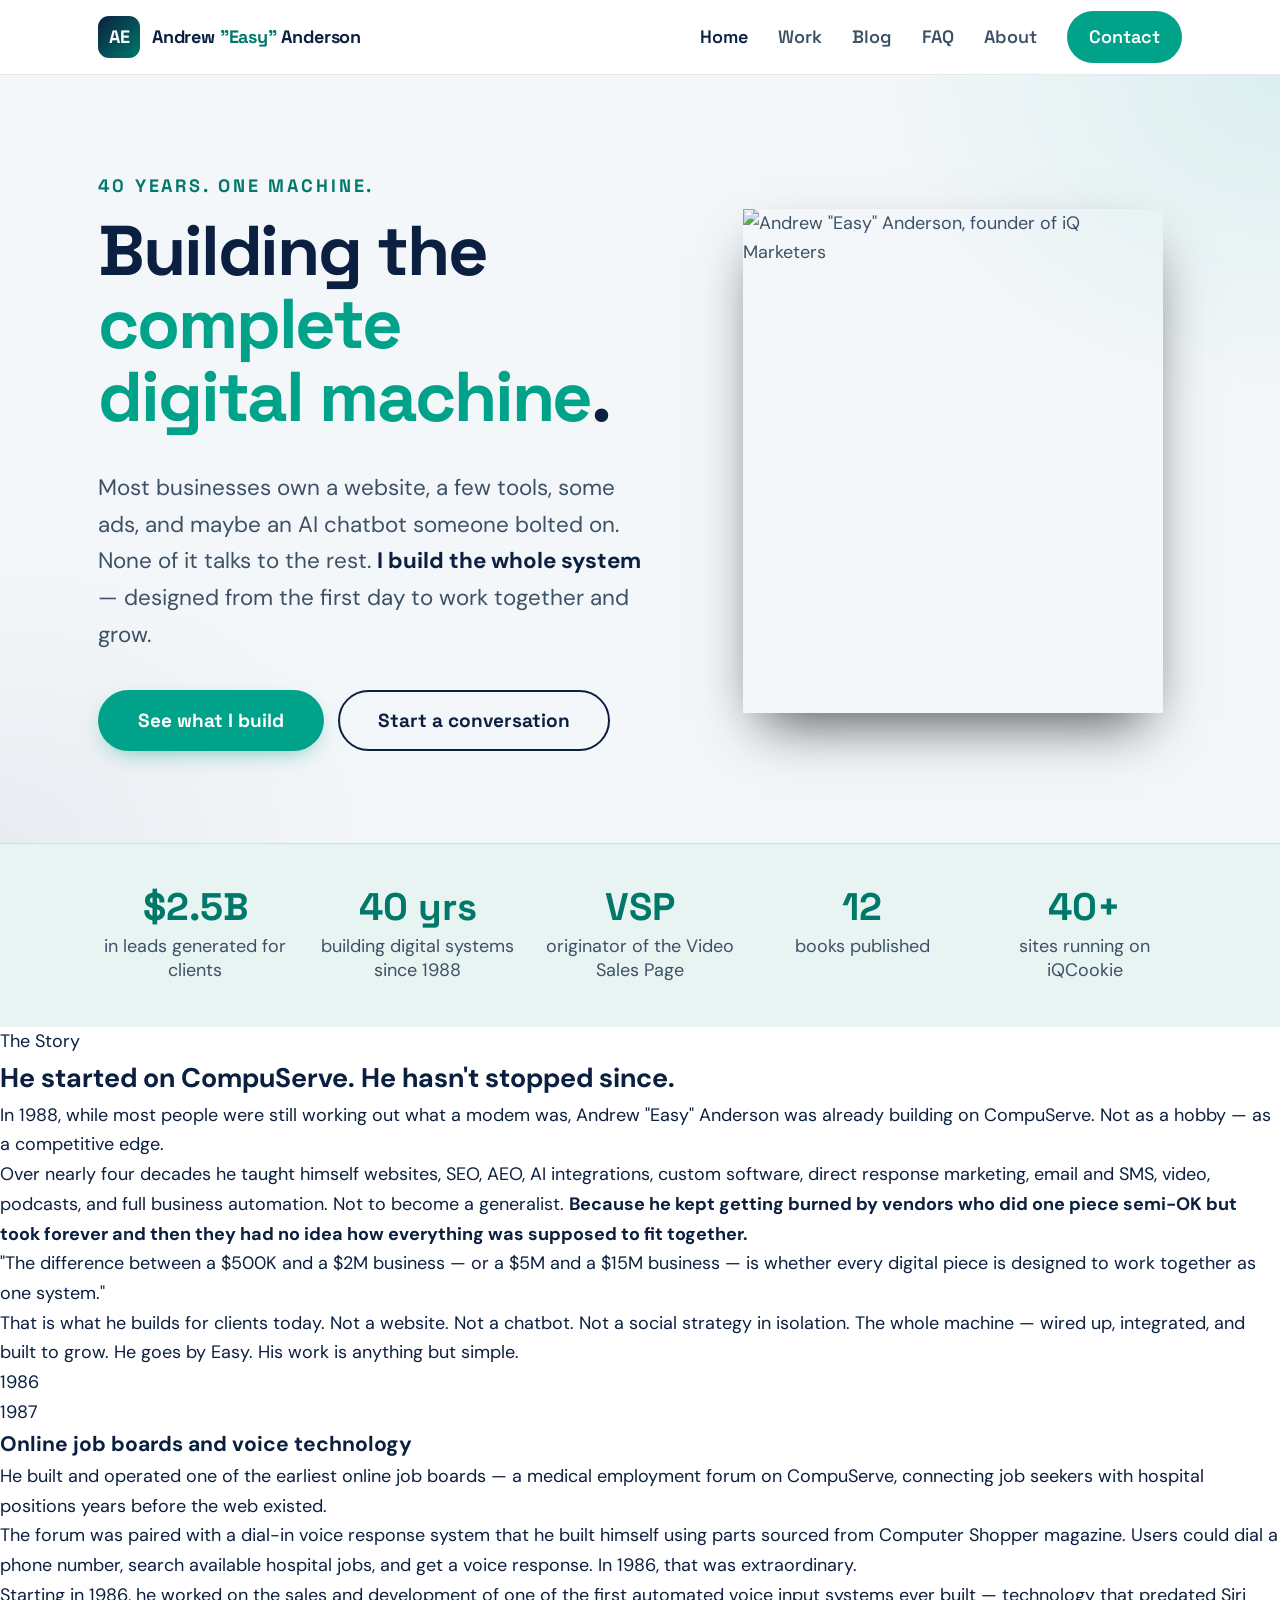
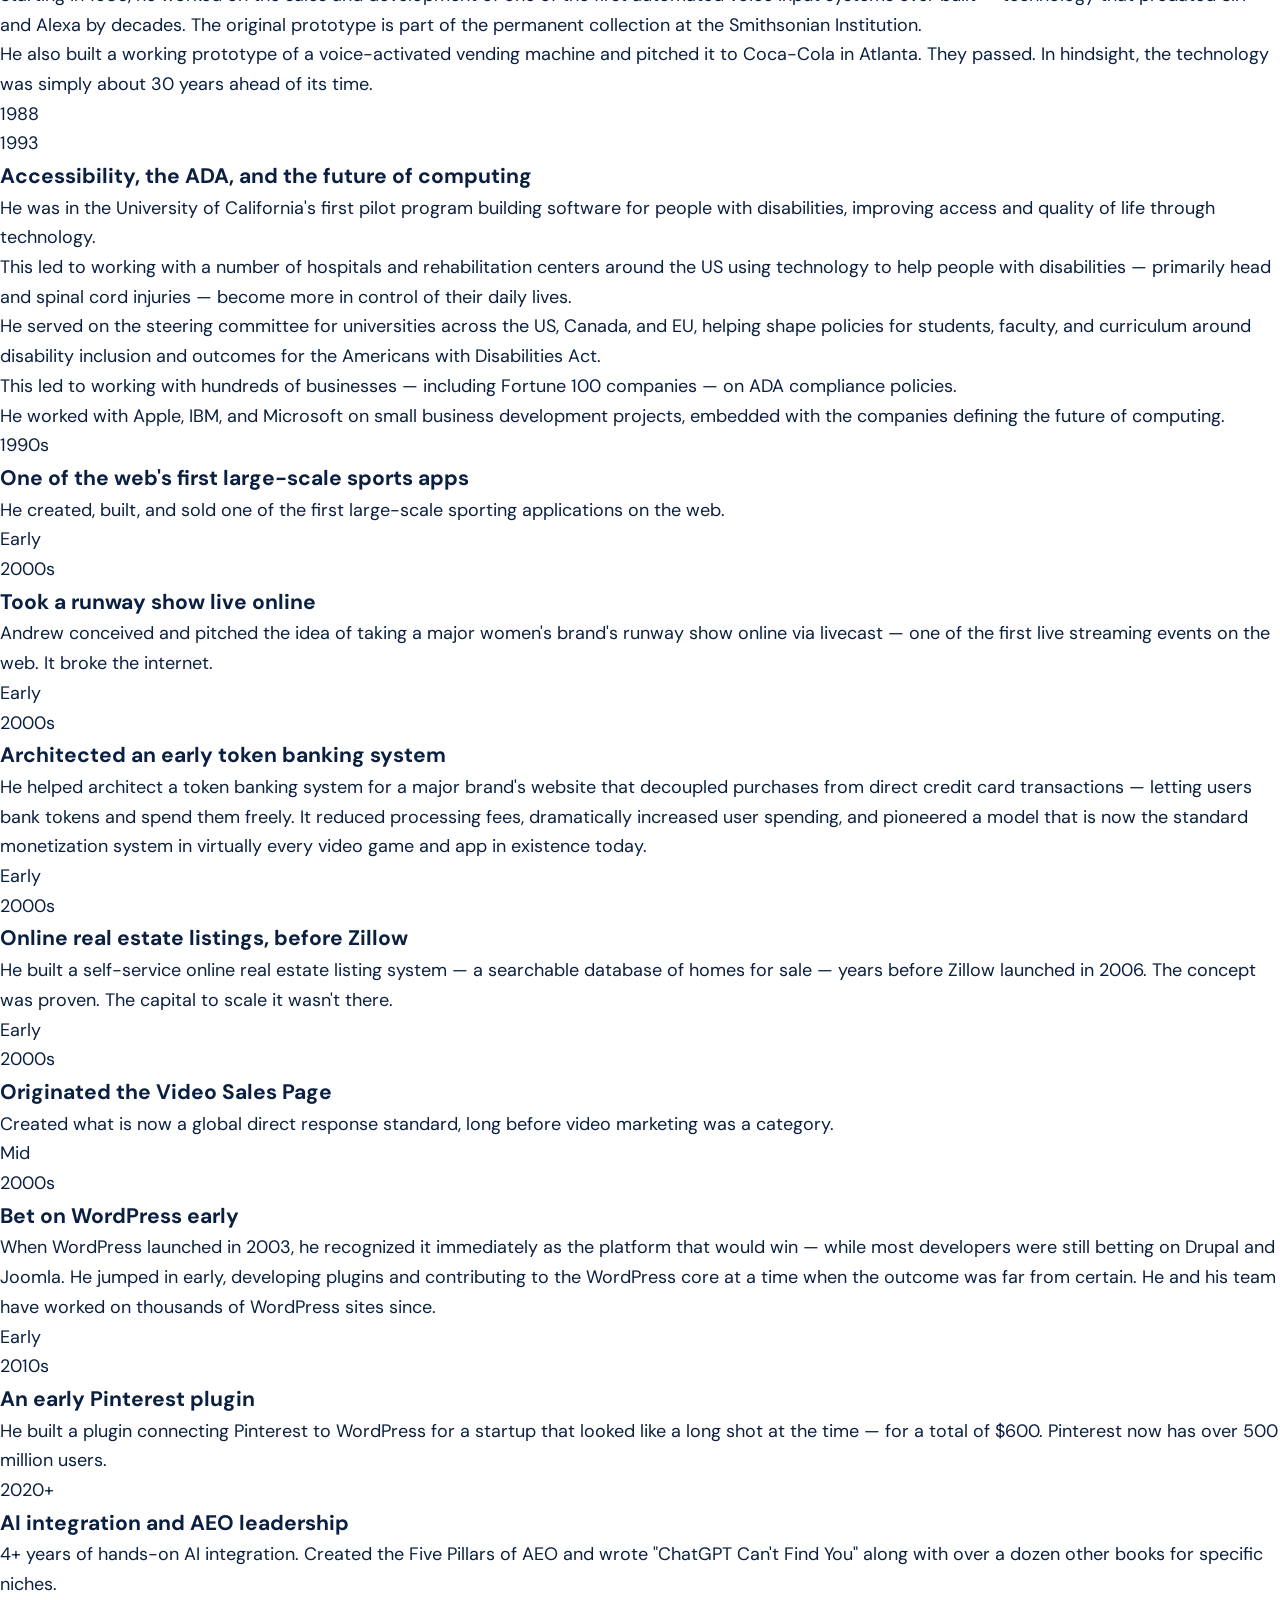
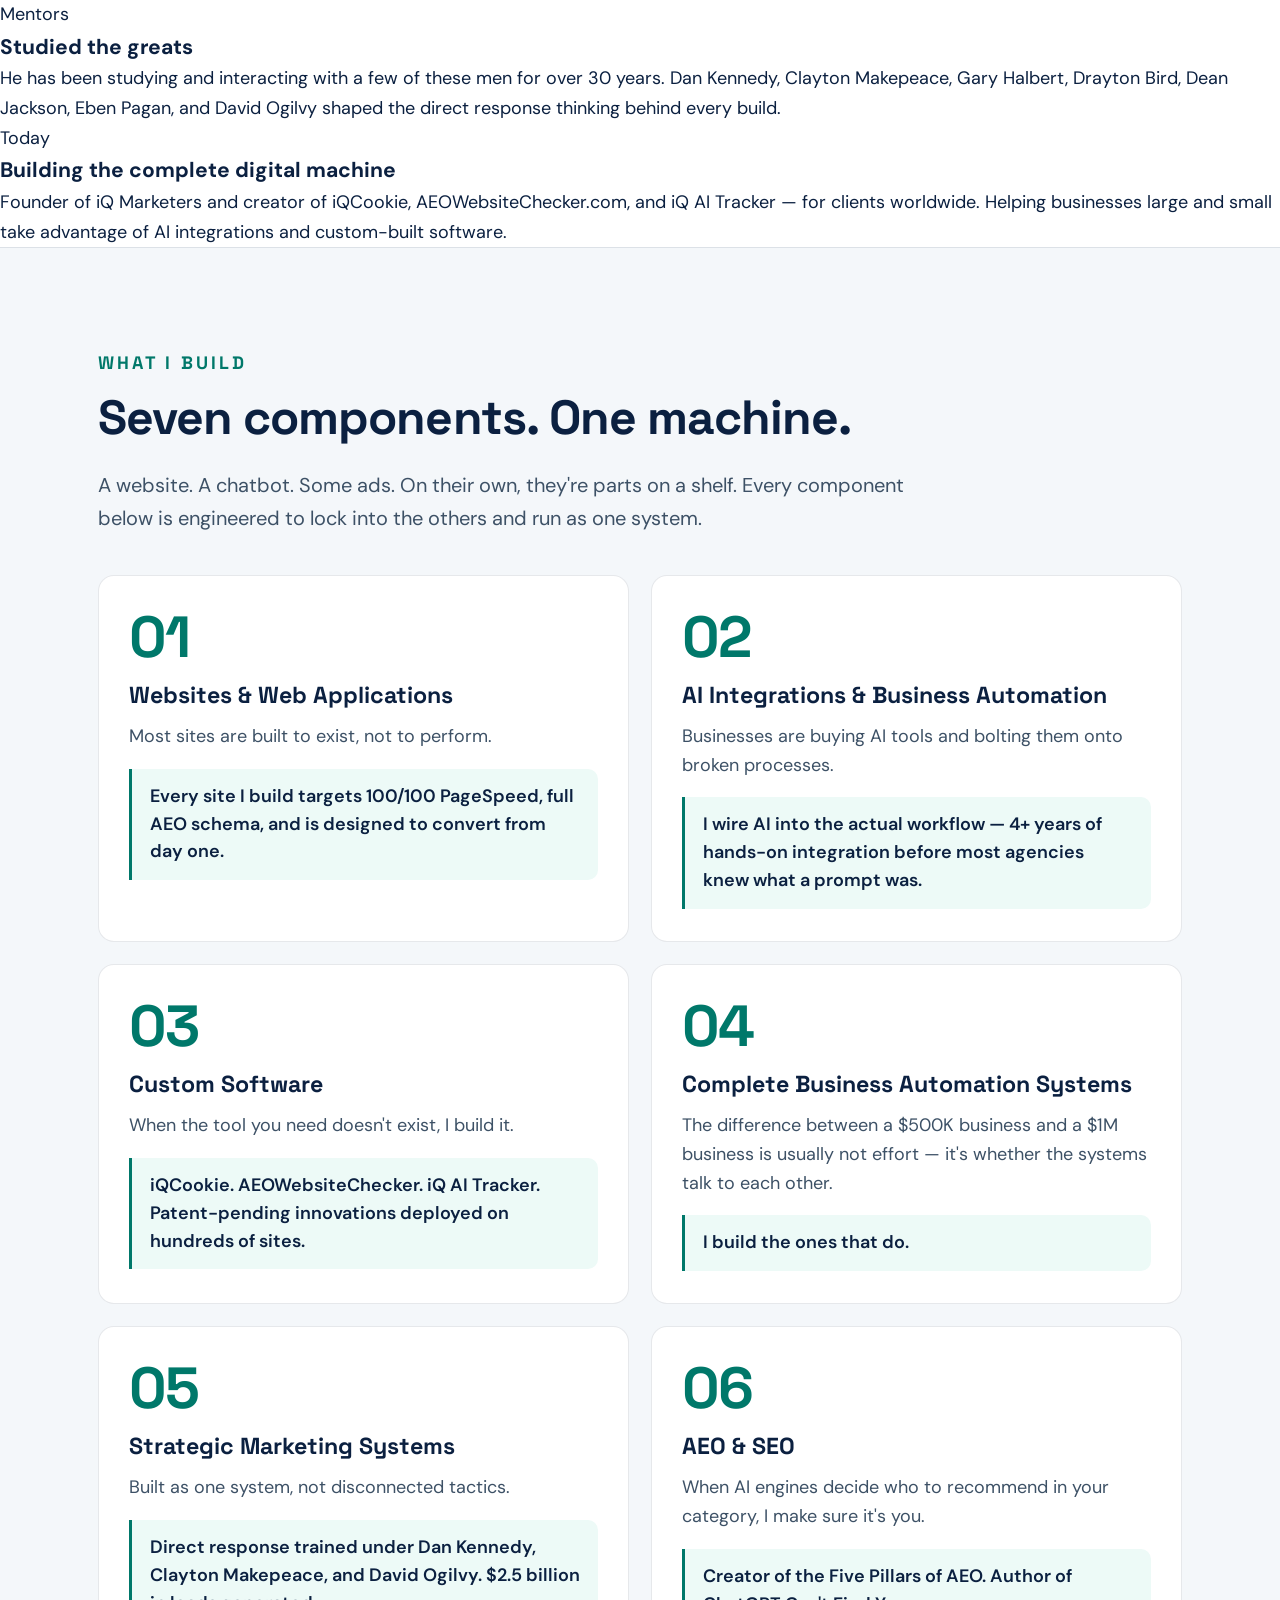
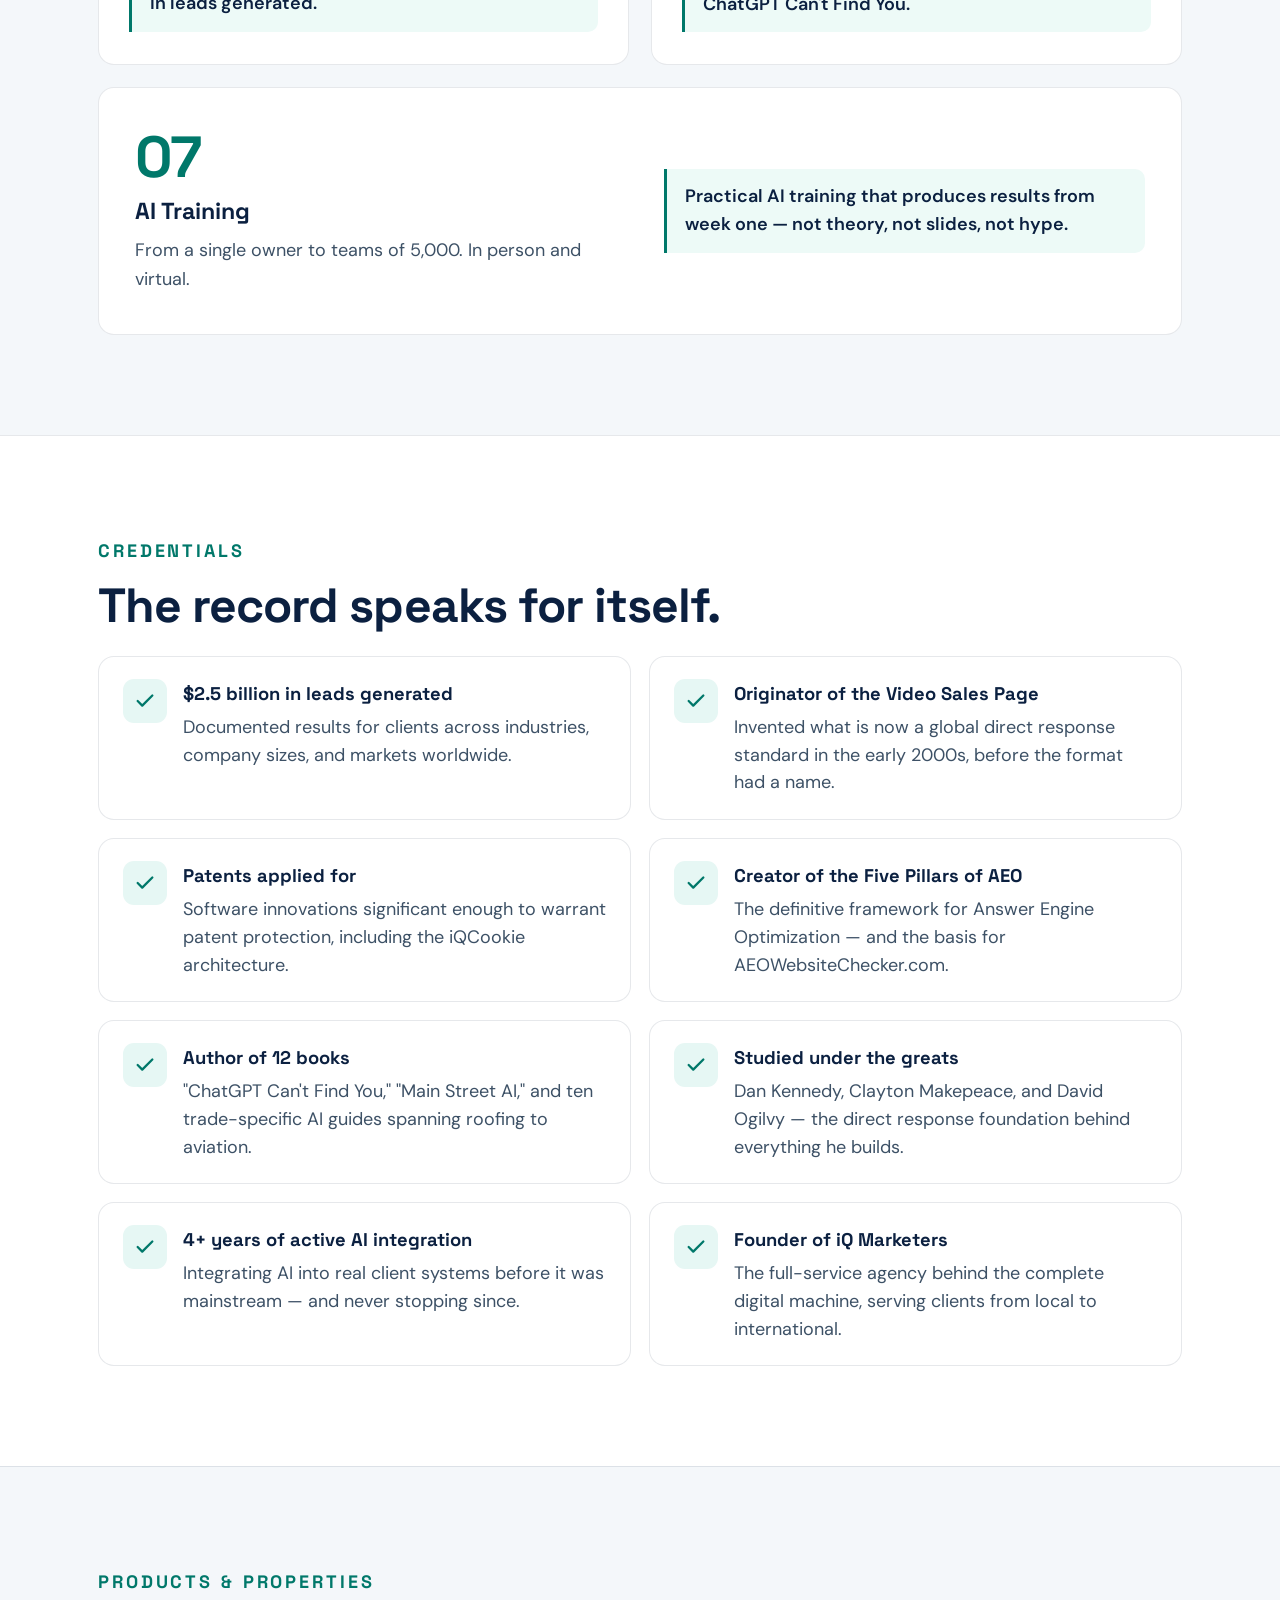
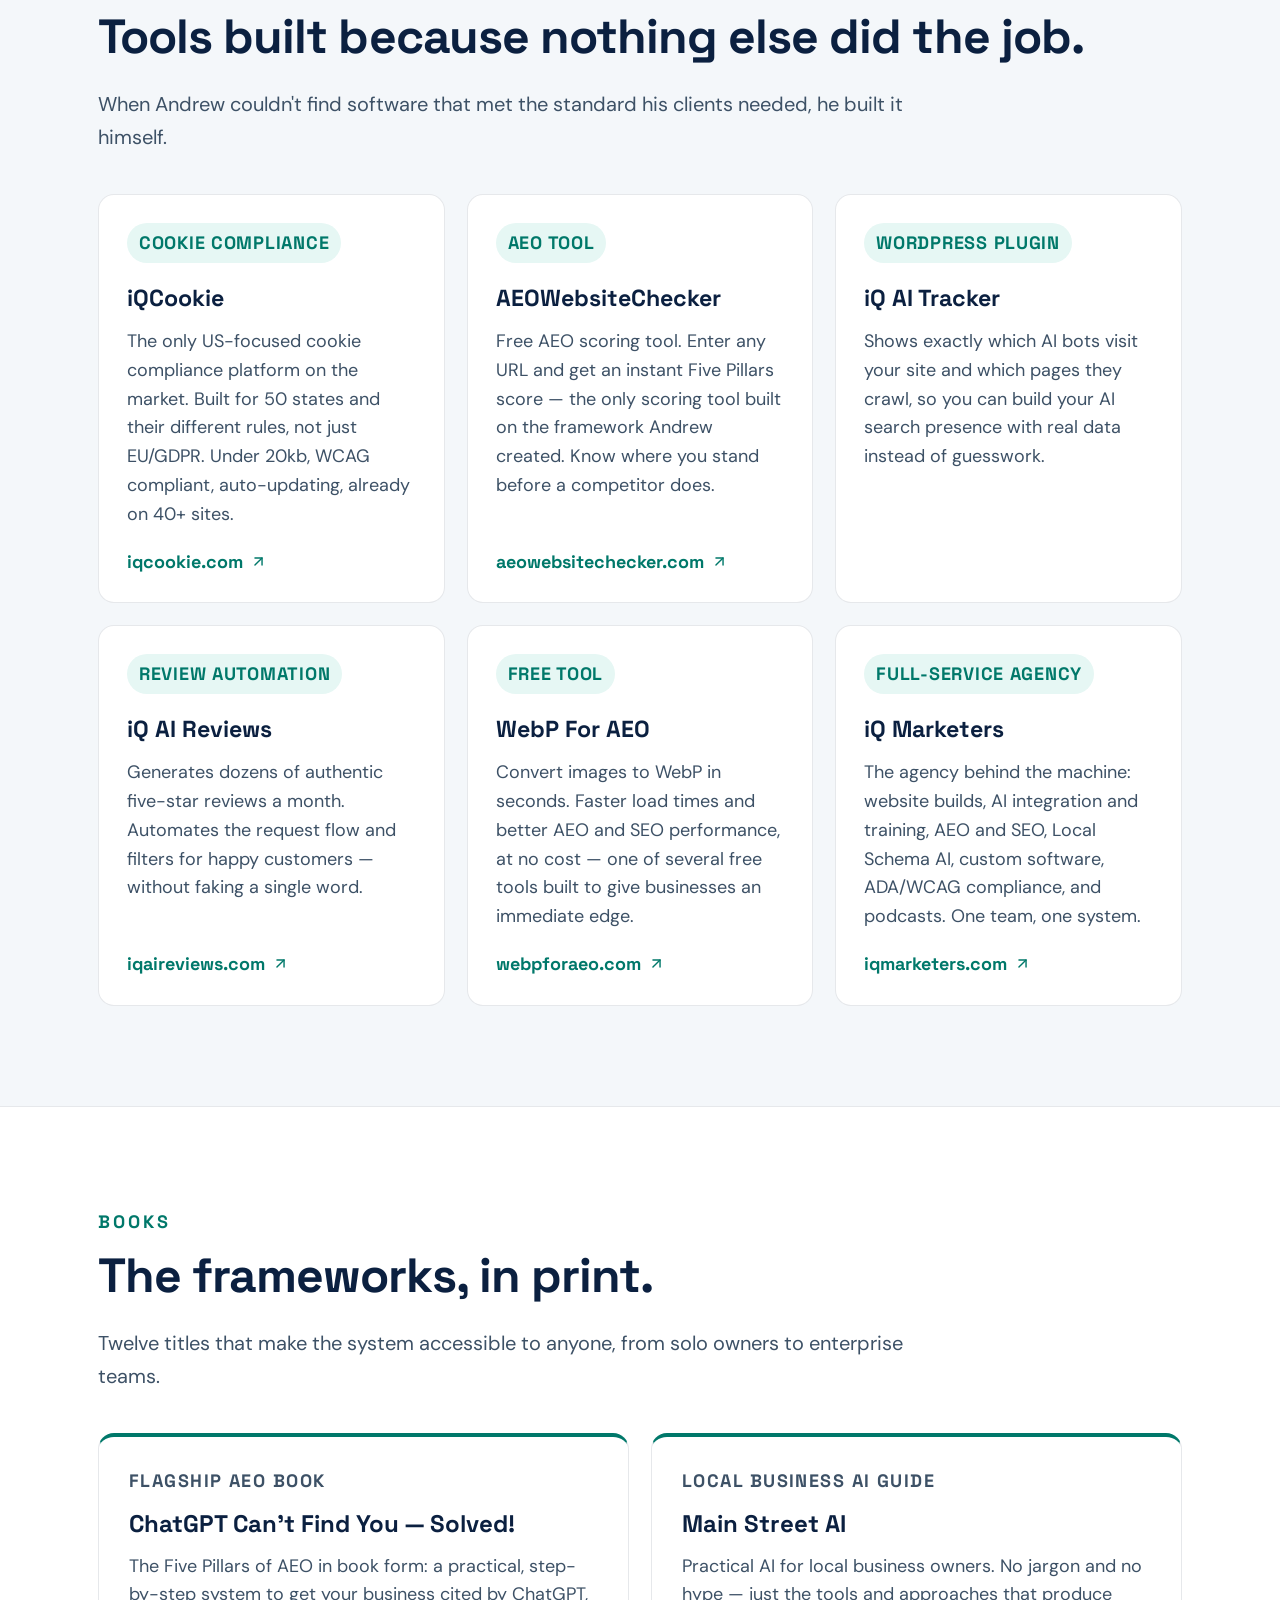
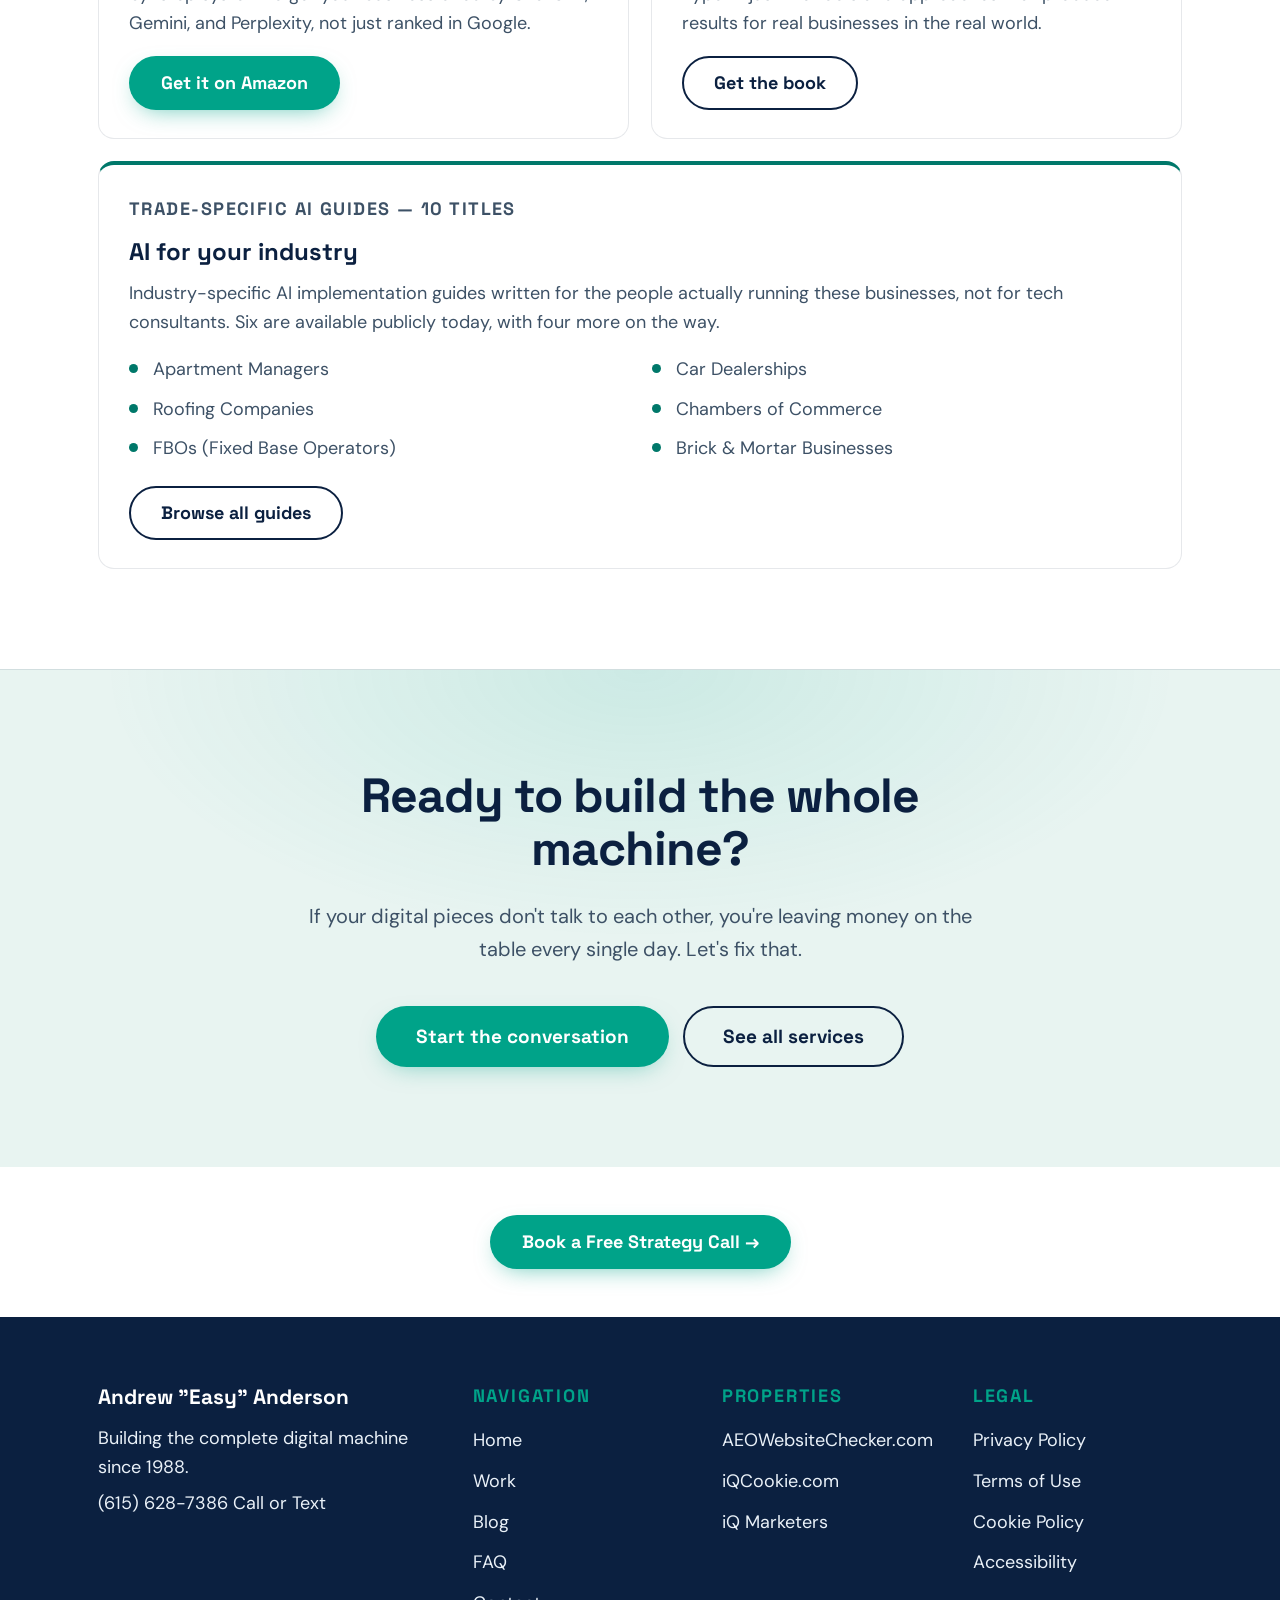
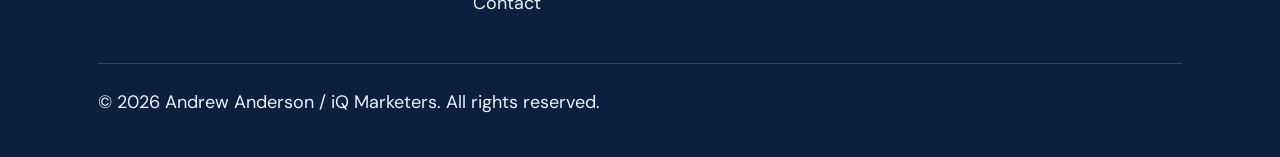
==== commit 8ea0dac6: "Point booking CTAs to Calendly and add a booking button Repoint all call-to-action buttons to the Ca" ====
--- a/index.html
+++ b/index.html
@@ -72,7 +72,7 @@
         <a href="blog/index.html">Blog</a>
         <a href="faq.html">FAQ</a>
         <a href="author/andrew-easy-anderson.html">About</a>
-        <a class="nav-cta" href="contact.html">Contact</a>
+        <a class="nav-cta" href="https://calendly.com/iqmarketers-c4xd/30min" target="_blank" rel="noopener noreferrer">Contact</a>
       </nav>
     </div>
   </header>
@@ -93,7 +93,7 @@
             </p>
             <div class="hero-actions">
               <a class="btn btn-primary btn-lg" href="work.html">See what I build</a>
-              <a class="btn btn-ghost btn-lg" href="contact.html">Start a conversation</a>
+              <a class="btn btn-ghost btn-lg" href="https://calendly.com/iqmarketers-c4xd/30min" target="_blank" rel="noopener noreferrer">Start a conversation</a>
             </div>
           </div>
           <div class="hero-portrait">
@@ -152,137 +152,159 @@
 
     <!-- ============ TIMELINE ============ -->
     <section class="timeline-section">
-      <div class="timeline-inner">
-        <div class="timeline-track" aria-label="Career timeline">
-
-          <!-- 1 — LEFT -->
-          <div class="tl-entry tl-left">
-            <div class="tl-content">
-              <div class="tl-era">1986 &ndash; 1987</div>
-              <h3 class="tl-title">Online job boards and voice technology</h3>
-              <p class="tl-body">He built and operated one of the earliest online job boards — a medical employment forum on CompuServe, connecting job seekers with hospital positions years before the web existed.</p>
-              <p class="tl-body">The forum was paired with a dial-in voice response system that he built himself using parts sourced from Computer Shopper magazine. Users could dial a phone number, search available hospital jobs, and get a voice response. In 1986, that was extraordinary.</p>
-              <p class="tl-body">Starting in 1986, he worked on the sales and development of one of the first automated voice input systems ever built — technology that predated Siri and Alexa by decades. The original prototype is part of the permanent collection at the Smithsonian Institution.</p>
-              <p class="tl-body">He also built a working prototype of a voice-activated vending machine and pitched it to Coca-Cola in Atlanta. They passed. In hindsight, the technology was simply about 30 years ahead of its time.</p>
-            </div>
-            <div class="tl-dot"></div>
-          </div>
-
-          <!-- 2 — RIGHT -->
-          <div class="tl-entry tl-right">
-            <div class="tl-content">
-              <div class="tl-era">1988 &ndash; 1993</div>
-              <h3 class="tl-title">Accessibility, the ADA, and the future of computing</h3>
-              <p class="tl-body">He was in the University of California's first pilot program building software for people with disabilities, improving access and quality of life through technology.</p>
-              <p class="tl-body">This led to working with a number of hospitals and rehabilitation centers around the US using technology to help people with disabilities — primarily head and spinal cord injuries — become more in control of their daily lives.</p>
-              <p class="tl-body">He served on the steering committee for universities across the US, Canada, and EU, helping shape policies for students, faculty, and curriculum around disability inclusion and outcomes for the Americans with Disabilities Act.</p>
-              <p class="tl-body">This led to working with hundreds of businesses — including Fortune 100 companies — on ADA compliance policies.</p>
-              <p class="tl-body">He worked with Apple, IBM, and Microsoft on small business development projects, embedded with the companies defining the future of computing.</p>
-            </div>
-            <div class="tl-dot"></div>
-          </div>
-
-          <!-- 3 — LEFT -->
-          <div class="tl-entry tl-left">
-            <div class="tl-content">
-              <div class="tl-era">1990s</div>
-              <h3 class="tl-title">One of the web's first large-scale sports apps</h3>
-              <p class="tl-body">He created, built, and sold one of the first large-scale sporting applications on the web.</p>
-            </div>
-            <div class="tl-dot"></div>
-          </div>
-
-          <!-- 4 — RIGHT -->
-          <div class="tl-entry tl-right">
-            <div class="tl-content">
-              <div class="tl-era">Early 2000s</div>
-              <h3 class="tl-title">Took a runway show live online</h3>
-              <p class="tl-body">Andrew conceived and pitched the idea of taking a major women's brand's runway show online via livecast — one of the first live streaming events on the web. It broke the internet.</p>
-            </div>
-            <div class="tl-dot"></div>
-          </div>
-
-          <!-- 5 — LEFT -->
-          <div class="tl-entry tl-left">
-            <div class="tl-content">
-              <div class="tl-era">Early 2000s</div>
-              <h3 class="tl-title">Architected an early token banking system</h3>
-              <p class="tl-body">He helped architect a token banking system for a major brand's website that decoupled purchases from direct credit card transactions — letting users bank tokens and spend them freely. It reduced processing fees, dramatically increased user spending, and pioneered a model that is now the standard monetization system in virtually every video game and app in existence today.</p>
-            </div>
-            <div class="tl-dot"></div>
-          </div>
-
-          <!-- 6 — RIGHT -->
-          <div class="tl-entry tl-right">
-            <div class="tl-content">
-              <div class="tl-era">Early 2000s</div>
-              <h3 class="tl-title">Online real estate listings, before Zillow</h3>
-              <p class="tl-body">He built a self-service online real estate listing system — a searchable database of homes for sale — years before Zillow launched in 2006. The concept was proven. The capital to scale it wasn't there.</p>
-            </div>
-            <div class="tl-dot"></div>
-          </div>
-
-          <!-- 7 — LEFT -->
-          <div class="tl-entry tl-left">
-            <div class="tl-content">
-              <div class="tl-era">Early 2000s</div>
-              <h3 class="tl-title">Originated the Video Sales Page</h3>
-              <p class="tl-body">Created what is now a global direct response standard, long before video marketing was a category.</p>
-            </div>
-            <div class="tl-dot"></div>
-          </div>
-
-          <!-- 8 — RIGHT -->
-          <div class="tl-entry tl-right">
-            <div class="tl-content">
-              <div class="tl-era">Mid 2000s</div>
-              <h3 class="tl-title">Bet on WordPress early</h3>
-              <p class="tl-body">When WordPress launched in 2003, he recognized it immediately as the platform that would win — while most developers were still betting on Drupal and Joomla. He jumped in early, developing plugins and contributing to the WordPress core at a time when the outcome was far from certain. He and his team have worked on thousands of WordPress sites since.</p>
-            </div>
-            <div class="tl-dot"></div>
-          </div>
-
-          <!-- 9 — LEFT -->
-          <div class="tl-entry tl-left">
-            <div class="tl-content">
-              <div class="tl-era">Early 2010s</div>
-              <h3 class="tl-title">An early Pinterest plugin</h3>
-              <p class="tl-body">He built a plugin connecting Pinterest to WordPress for a startup that looked like a long shot at the time — for a total of $600. Pinterest now has over 500 million users.</p>
-            </div>
-            <div class="tl-dot"></div>
-          </div>
-
-          <!-- 10 — RIGHT -->
-          <div class="tl-entry tl-right">
-            <div class="tl-content">
-              <div class="tl-era">2020+</div>
-              <h3 class="tl-title">AI integration and AEO leadership</h3>
-              <p class="tl-body">4+ years of hands-on AI integration. Created the Five Pillars of AEO and wrote "ChatGPT Can't Find You" along with over a dozen other books for specific niches.</p>
-            </div>
-            <div class="tl-dot"></div>
-          </div>
-
-          <!-- 11 — LEFT -->
-          <div class="tl-entry tl-left">
-            <div class="tl-content">
-              <div class="tl-era">Mentors</div>
-              <h3 class="tl-title">Studied the greats</h3>
-              <p class="tl-body">He has been studying and interacting with a few of these men for over 30 years. Dan Kennedy, Clayton Makepeace, Gary Halbert, Drayton Bird, Dean Jackson, Eben Pagan, and David Ogilvy shaped the direct response thinking behind every build.</p>
-            </div>
-            <div class="tl-dot"></div>
-          </div>
-
-          <!-- 12 — RIGHT -->
-          <div class="tl-entry tl-right">
-            <div class="tl-content">
-              <div class="tl-era">Today</div>
-              <h3 class="tl-title">Building the complete digital machine</h3>
-              <p class="tl-body">Founder of iQ Marketers and creator of iQCookie, AEOWebsiteChecker.com, and iQ AI Tracker — for clients worldwide. Helping businesses large and small take advantage of AI integrations and custom-built software.</p>
-            </div>
-            <div class="tl-dot"></div>
-          </div>
-
-        </div>
+      <div class="timeline-inner" aria-label="Career timeline">
+
+        <!-- 1 -->
+        <div class="tl-entry">
+          <div class="tl-year">1986<br>1987</div>
+          <div class="tl-dot"></div>
+          <div class="tl-card">
+            <h3 class="tl-title">Online job boards and voice technology</h3>
+            <div class="tl-callouts">
+              <div class="tl-callout"><p>He built and operated one of the earliest online job boards — a medical employment forum on CompuServe, connecting job seekers with hospital positions years before the web existed.</p></div>
+              <div class="tl-callout"><p>The forum was paired with a dial-in voice response system that he built himself using parts sourced from Computer Shopper magazine. Users could dial a phone number, search available hospital jobs, and get a voice response. In 1986, that was extraordinary.</p></div>
+              <div class="tl-callout"><p>Starting in 1986, he worked on the sales and development of one of the first automated voice input systems ever built — technology that predated Siri and Alexa by decades. The original prototype is part of the permanent collection at the Smithsonian Institution.</p></div>
+              <div class="tl-callout"><p>He also built a working prototype of a voice-activated vending machine and pitched it to Coca-Cola in Atlanta. They passed. In hindsight, the technology was simply about 30 years ahead of its time.</p></div>
+            </div>
+          </div>
+        </div>
+
+        <!-- 2 -->
+        <div class="tl-entry">
+          <div class="tl-year">1988<br>1993</div>
+          <div class="tl-dot"></div>
+          <div class="tl-card">
+            <h3 class="tl-title">Accessibility, the ADA, and the future of computing</h3>
+            <div class="tl-callouts">
+              <div class="tl-callout"><p>He was in the University of California's first pilot program building software for people with disabilities, improving access and quality of life through technology.</p></div>
+              <div class="tl-callout"><p>This led to working with a number of hospitals and rehabilitation centers around the US using technology to help people with disabilities — primarily head and spinal cord injuries — become more in control of their daily lives.</p></div>
+              <div class="tl-callout"><p>He served on the steering committee for universities across the US, Canada, and EU, helping shape policies for students, faculty, and curriculum around disability inclusion and outcomes for the Americans with Disabilities Act.</p></div>
+              <div class="tl-callout"><p>This led to working with hundreds of businesses — including Fortune 100 companies — on ADA compliance policies.</p></div>
+              <div class="tl-callout"><p>He worked with Apple, IBM, and Microsoft on small business development projects, embedded with the companies defining the future of computing.</p></div>
+            </div>
+          </div>
+        </div>
+
+        <!-- 3 -->
+        <div class="tl-entry">
+          <div class="tl-year">1990s</div>
+          <div class="tl-dot"></div>
+          <div class="tl-card">
+            <h3 class="tl-title">One of the web's first large-scale sports apps</h3>
+            <div class="tl-callouts">
+              <div class="tl-callout"><p>He created, built, and sold one of the first large-scale sporting applications on the web.</p></div>
+            </div>
+          </div>
+        </div>
+
+        <!-- 4 -->
+        <div class="tl-entry">
+          <div class="tl-year">Early<br>2000s</div>
+          <div class="tl-dot"></div>
+          <div class="tl-card">
+            <h3 class="tl-title">Took a runway show live online</h3>
+            <div class="tl-callouts">
+              <div class="tl-callout"><p>Andrew conceived and pitched the idea of taking a major women's brand's runway show online via livecast — one of the first live streaming events on the web. It broke the internet.</p></div>
+            </div>
+          </div>
+        </div>
+
+        <!-- 5 -->
+        <div class="tl-entry">
+          <div class="tl-year">Early<br>2000s</div>
+          <div class="tl-dot"></div>
+          <div class="tl-card">
+            <h3 class="tl-title">Architected an early token banking system</h3>
+            <div class="tl-callouts">
+              <div class="tl-callout"><p>He helped architect a token banking system for a major brand's website that decoupled purchases from direct credit card transactions — letting users bank tokens and spend them freely. It reduced processing fees, dramatically increased user spending, and pioneered a model that is now the standard monetization system in virtually every video game and app in existence today.</p></div>
+            </div>
+          </div>
+        </div>
+
+        <!-- 6 -->
+        <div class="tl-entry">
+          <div class="tl-year">Early<br>2000s</div>
+          <div class="tl-dot"></div>
+          <div class="tl-card">
+            <h3 class="tl-title">Online real estate listings, before Zillow</h3>
+            <div class="tl-callouts">
+              <div class="tl-callout"><p>He built a self-service online real estate listing system — a searchable database of homes for sale — years before Zillow launched in 2006. The concept was proven. The capital to scale it wasn't there.</p></div>
+            </div>
+          </div>
+        </div>
+
+        <!-- 7 -->
+        <div class="tl-entry">
+          <div class="tl-year">Early<br>2000s</div>
+          <div class="tl-dot"></div>
+          <div class="tl-card">
+            <h3 class="tl-title">Originated the Video Sales Page</h3>
+            <div class="tl-callouts">
+              <div class="tl-callout"><p>Created what is now a global direct response standard, long before video marketing was a category.</p></div>
+            </div>
+          </div>
+        </div>
+
+        <!-- 8 -->
+        <div class="tl-entry">
+          <div class="tl-year">Mid<br>2000s</div>
+          <div class="tl-dot"></div>
+          <div class="tl-card">
+            <h3 class="tl-title">Bet on WordPress early</h3>
+            <div class="tl-callouts">
+              <div class="tl-callout"><p>When WordPress launched in 2003, he recognized it immediately as the platform that would win — while most developers were still betting on Drupal and Joomla. He jumped in early, developing plugins and contributing to the WordPress core at a time when the outcome was far from certain. He and his team have worked on thousands of WordPress sites since.</p></div>
+            </div>
+          </div>
+        </div>
+
+        <!-- 9 -->
+        <div class="tl-entry">
+          <div class="tl-year">Early<br>2010s</div>
+          <div class="tl-dot"></div>
+          <div class="tl-card">
+            <h3 class="tl-title">An early Pinterest plugin</h3>
+            <div class="tl-callouts">
+              <div class="tl-callout"><p>He built a plugin connecting Pinterest to WordPress for a startup that looked like a long shot at the time — for a total of $600. Pinterest now has over 500 million users.</p></div>
+            </div>
+          </div>
+        </div>
+
+        <!-- 10 -->
+        <div class="tl-entry">
+          <div class="tl-year">2020+</div>
+          <div class="tl-dot"></div>
+          <div class="tl-card">
+            <h3 class="tl-title">AI integration and AEO leadership</h3>
+            <div class="tl-callouts">
+              <div class="tl-callout"><p>4+ years of hands-on AI integration. Created the Five Pillars of AEO and wrote "ChatGPT Can't Find You" along with over a dozen other books for specific niches.</p></div>
+            </div>
+          </div>
+        </div>
+
+        <!-- 11 -->
+        <div class="tl-entry">
+          <div class="tl-year">Mentors</div>
+          <div class="tl-dot"></div>
+          <div class="tl-card">
+            <h3 class="tl-title">Studied the greats</h3>
+            <div class="tl-callouts">
+              <div class="tl-callout"><p>He has been studying and interacting with a few of these men for over 30 years. Dan Kennedy, Clayton Makepeace, Gary Halbert, Drayton Bird, Dean Jackson, Eben Pagan, and David Ogilvy shaped the direct response thinking behind every build.</p></div>
+            </div>
+          </div>
+        </div>
+
+        <!-- 12 -->
+        <div class="tl-entry">
+          <div class="tl-year">Today</div>
+          <div class="tl-dot"></div>
+          <div class="tl-card">
+            <h3 class="tl-title">Building the complete digital machine</h3>
+            <div class="tl-callouts">
+              <div class="tl-callout"><p>Founder of iQ Marketers and creator of iQCookie, AEOWebsiteChecker.com, and iQ AI Tracker — for clients worldwide. Helping businesses large and small take advantage of AI integrations and custom-built software.</p></div>
+            </div>
+          </div>
+        </div>
+
       </div>
     </section>
 
@@ -551,11 +573,21 @@
           every single day. Let's fix that.
         </p>
         <div class="hero-actions" style="justify-content:center">
-          <a class="btn btn-primary btn-lg" href="contact.html">Start the conversation</a>
+          <a class="btn btn-primary btn-lg" href="https://calendly.com/iqmarketers-c4xd/30min" target="_blank" rel="noopener noreferrer">Start the conversation</a>
           <a class="btn btn-ghost btn-lg" href="work.html">See all services</a>
         </div>
       </div>
     </section>
+
+    <!-- ============ BOOK A CALL ============ -->
+    <div style="text-align:center; padding: 3rem 2rem;">
+      <a href="https://calendly.com/iqmarketers-c4xd/30min"
+         target="_blank"
+         rel="noopener noreferrer"
+         class="btn btn-primary">
+        Book a Free Strategy Call &rarr;
+      </a>
+    </div>
 
   </main>
 
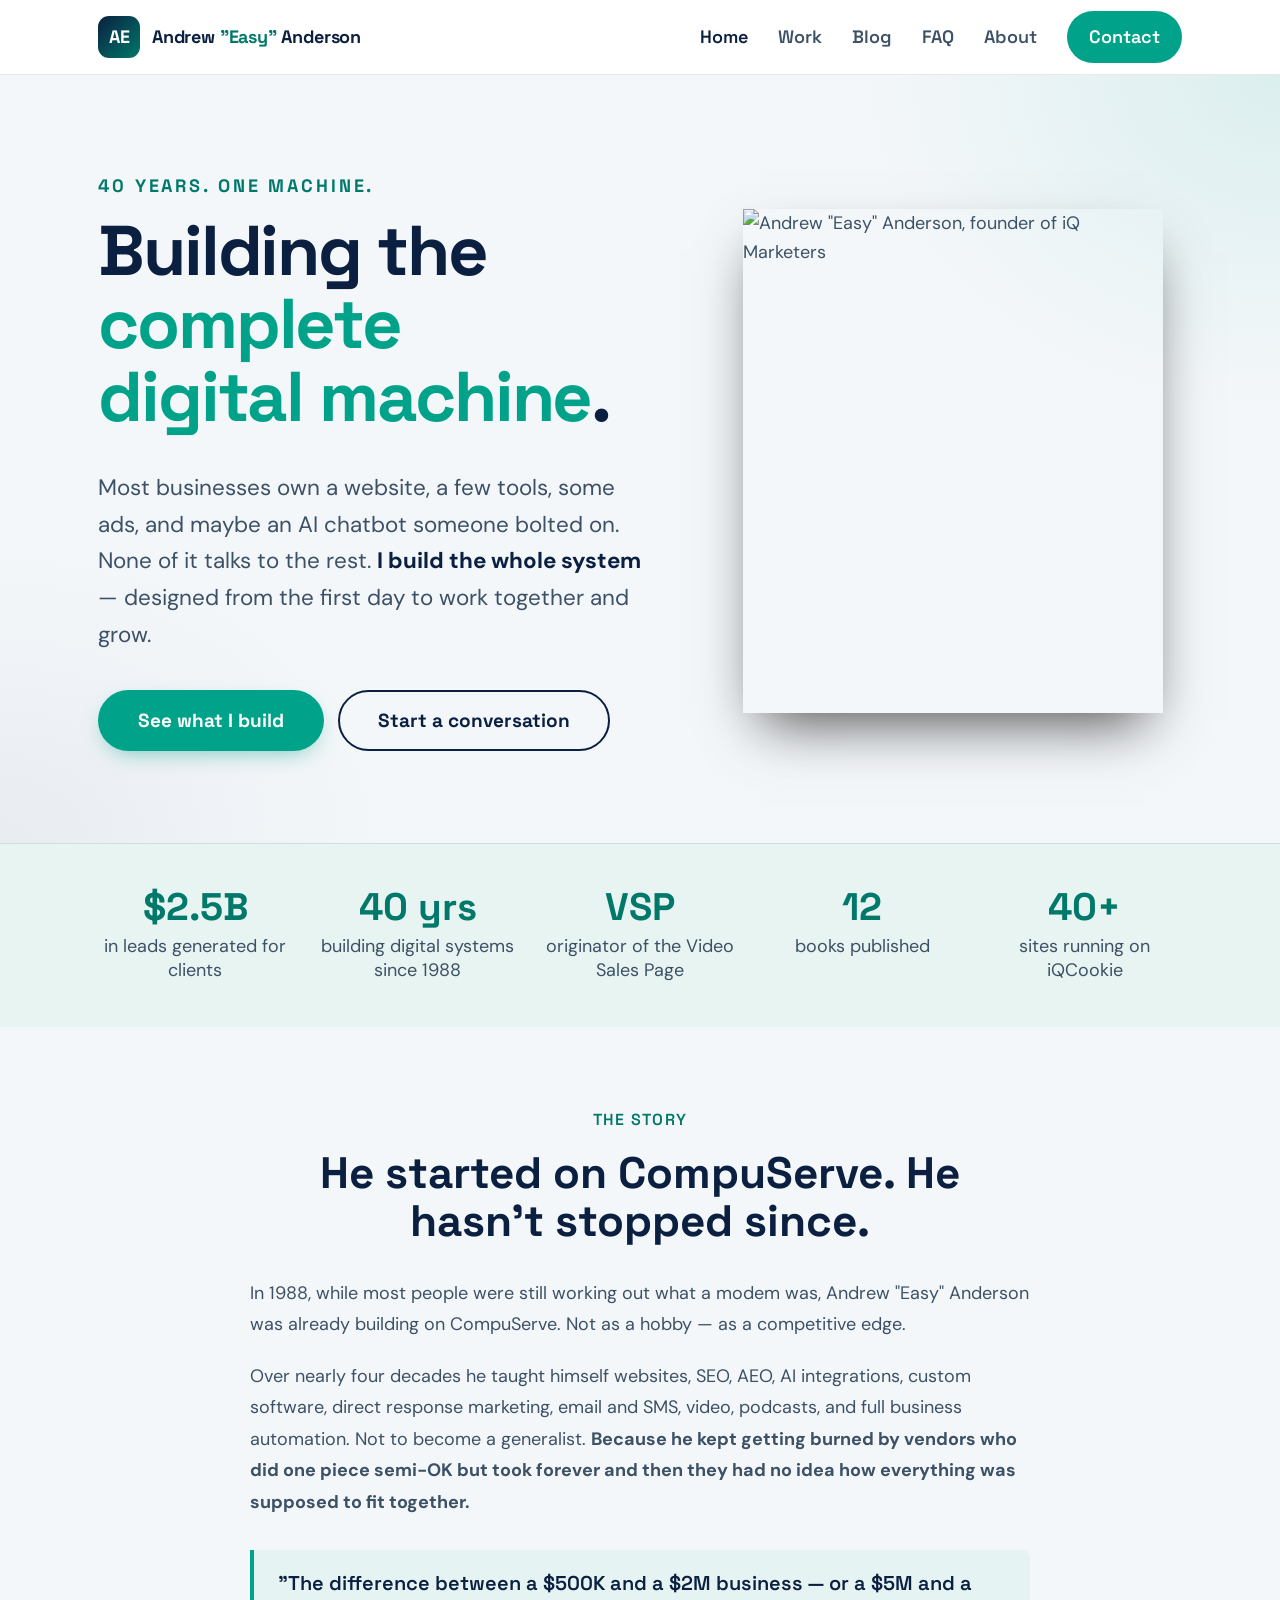
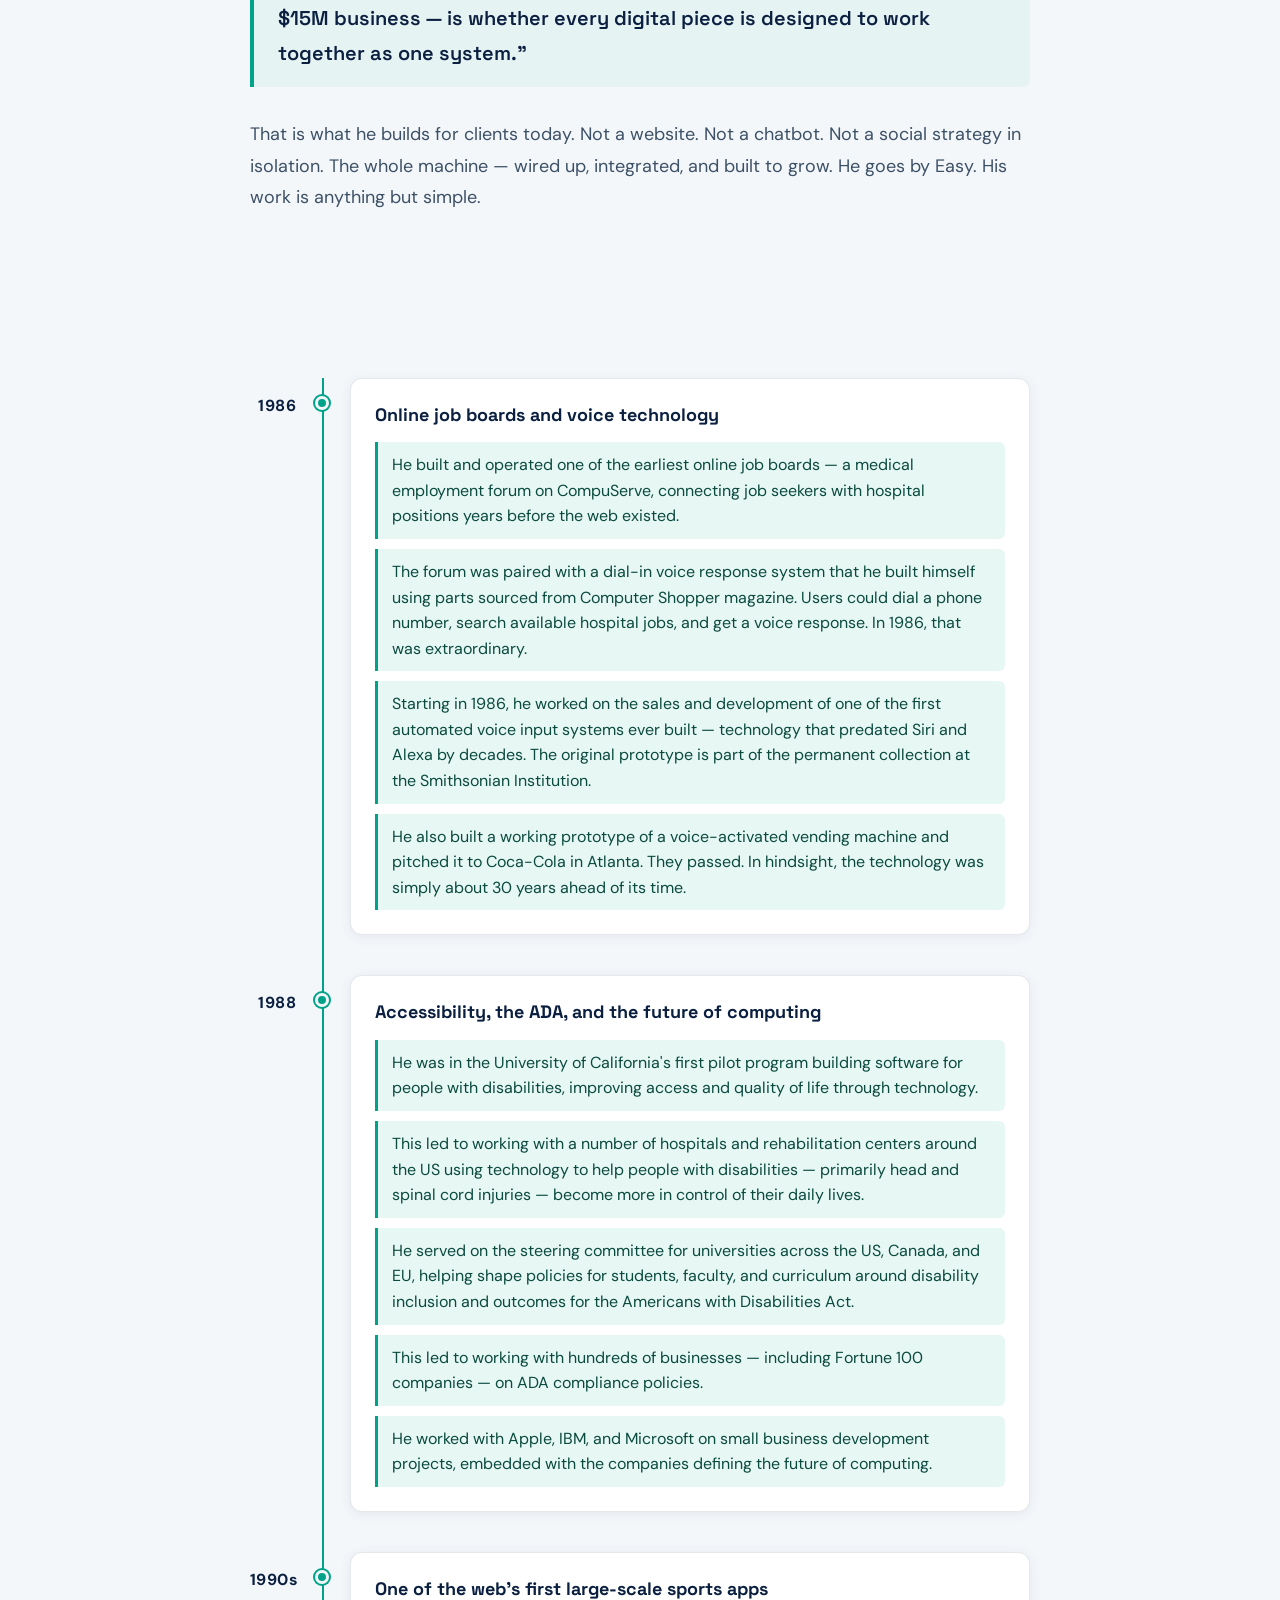
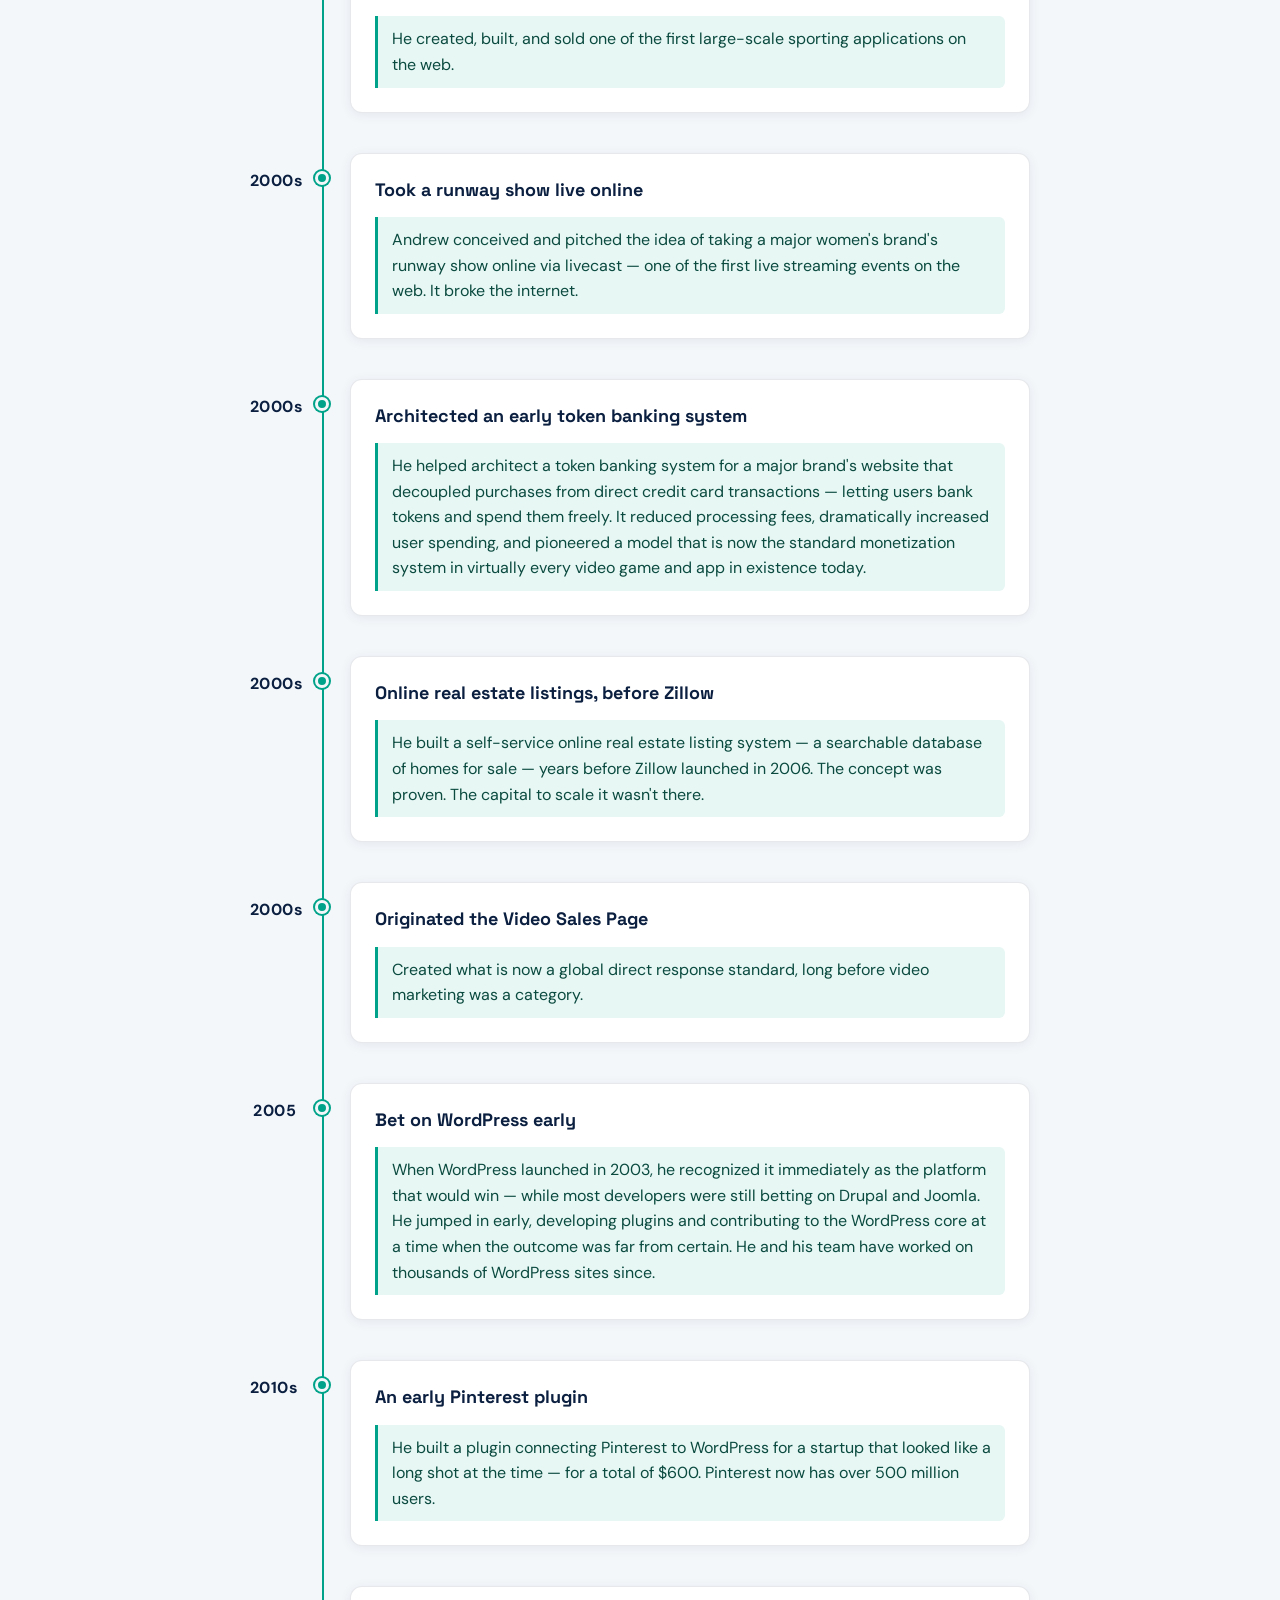
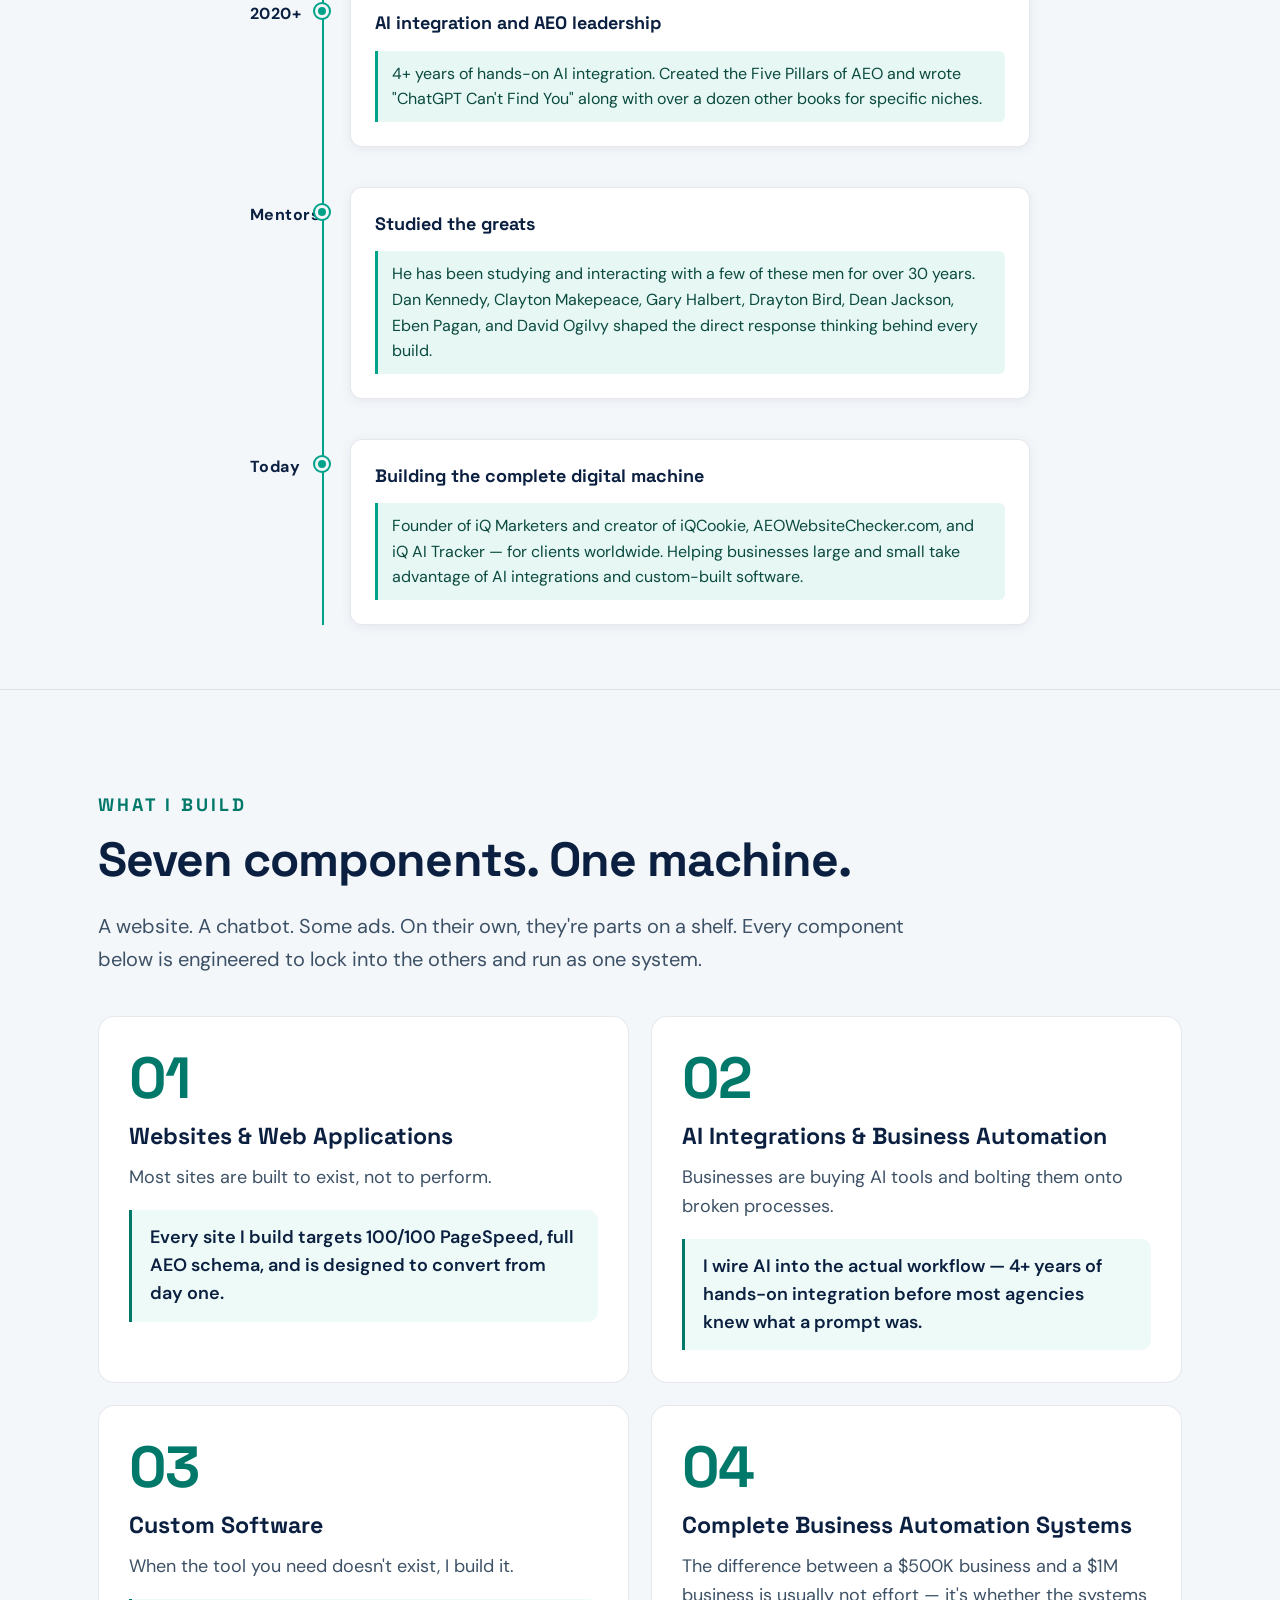
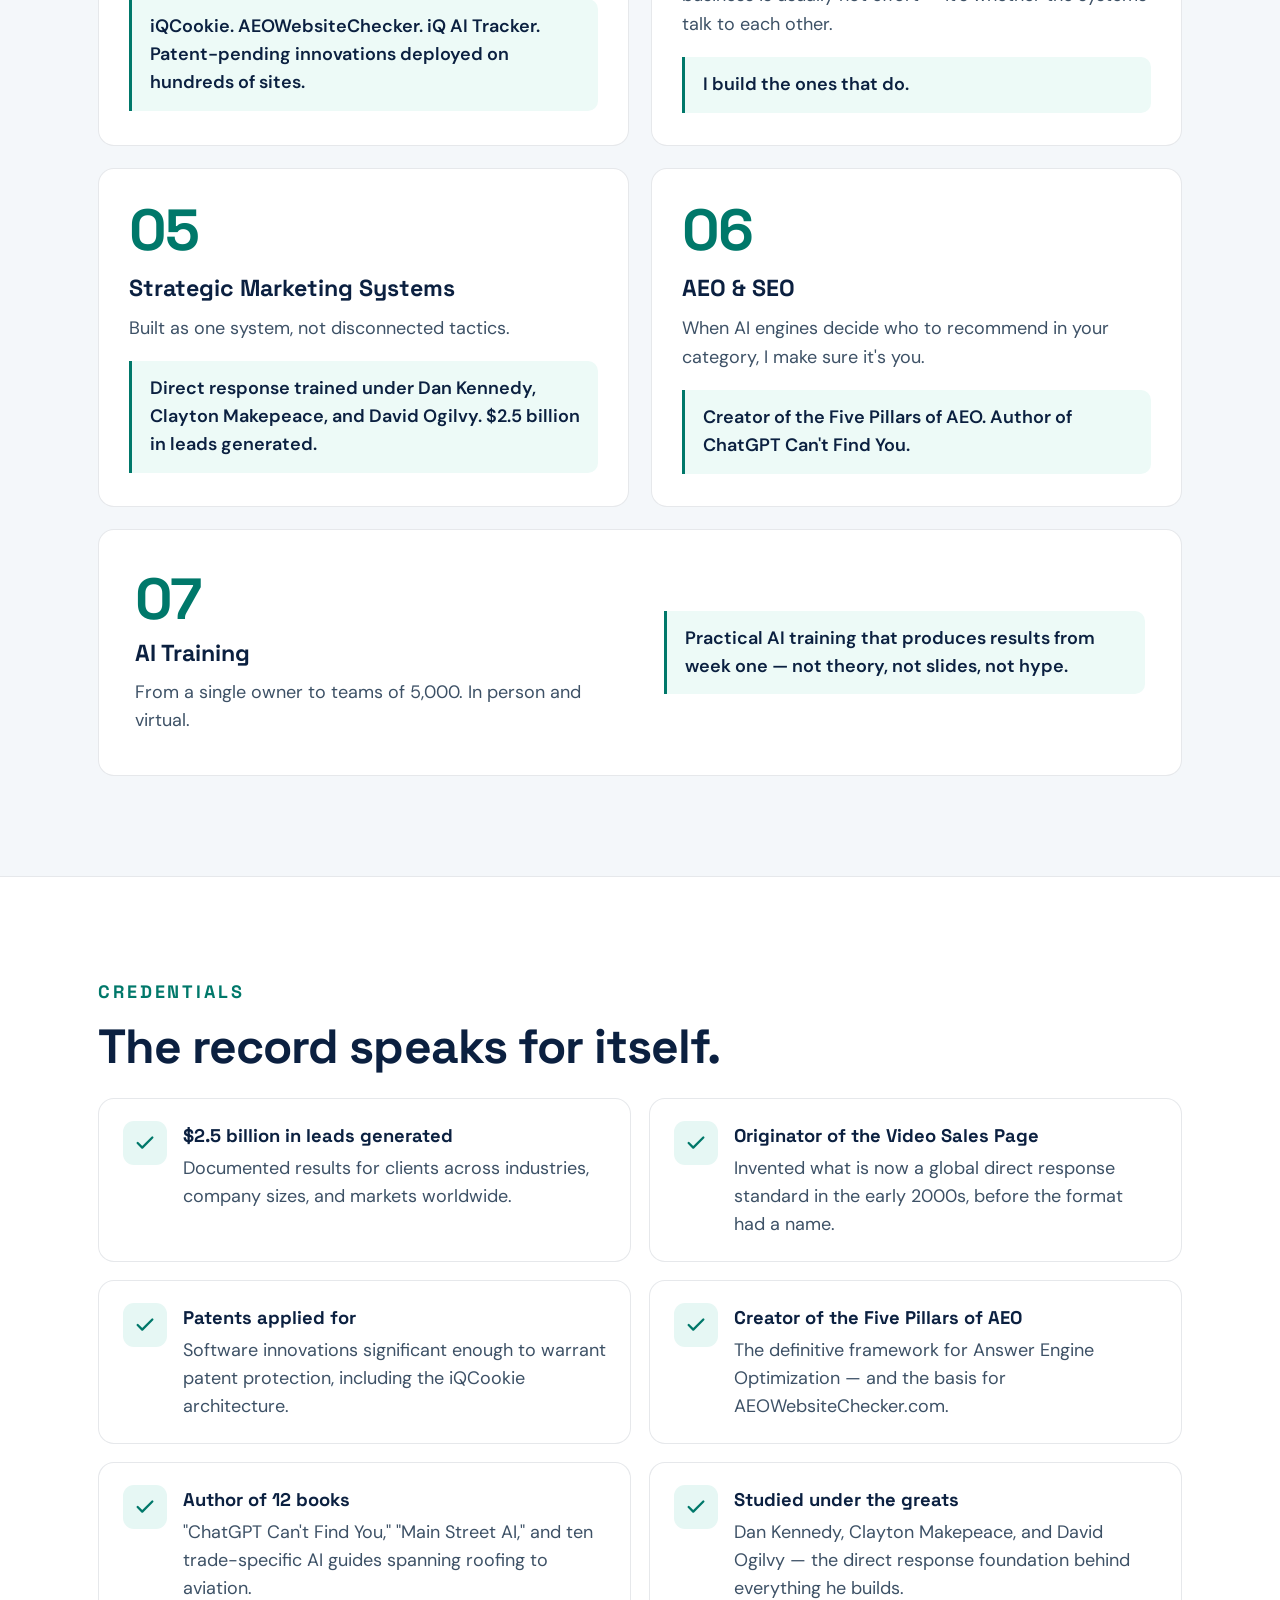
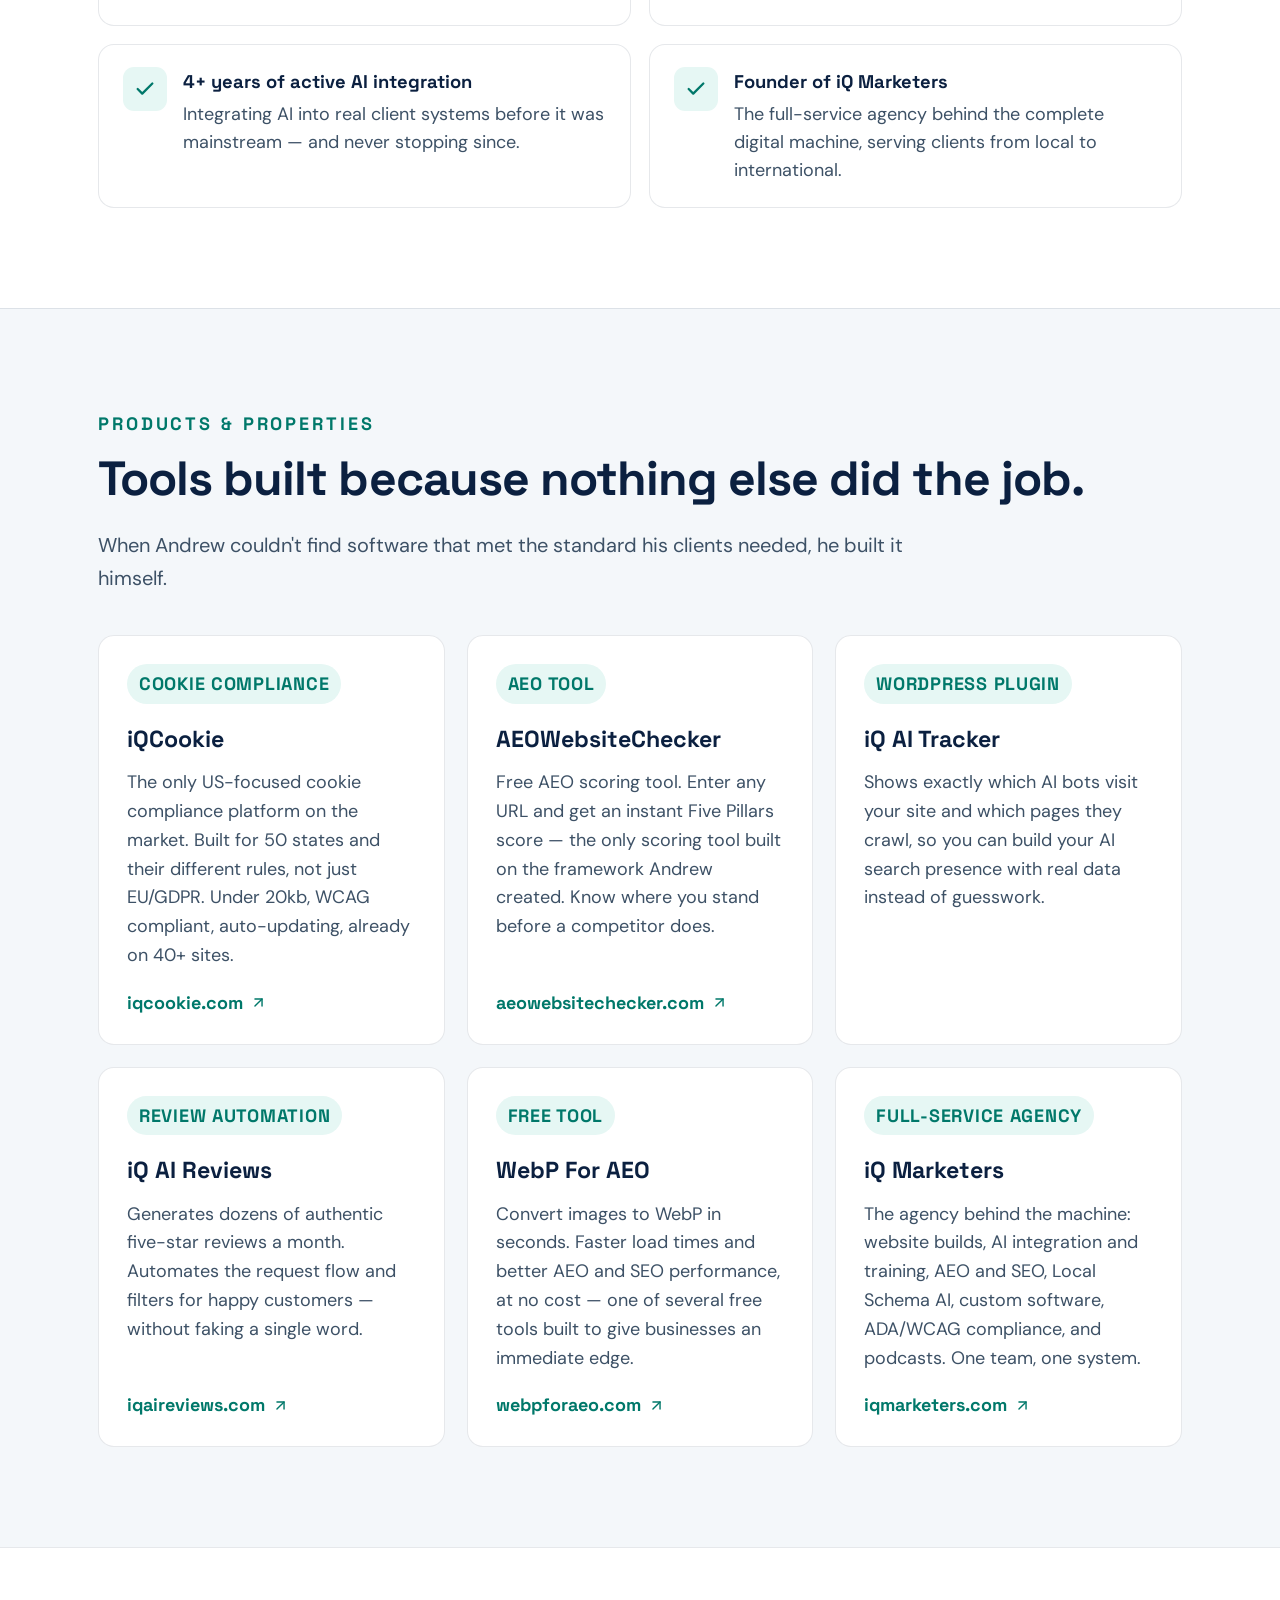
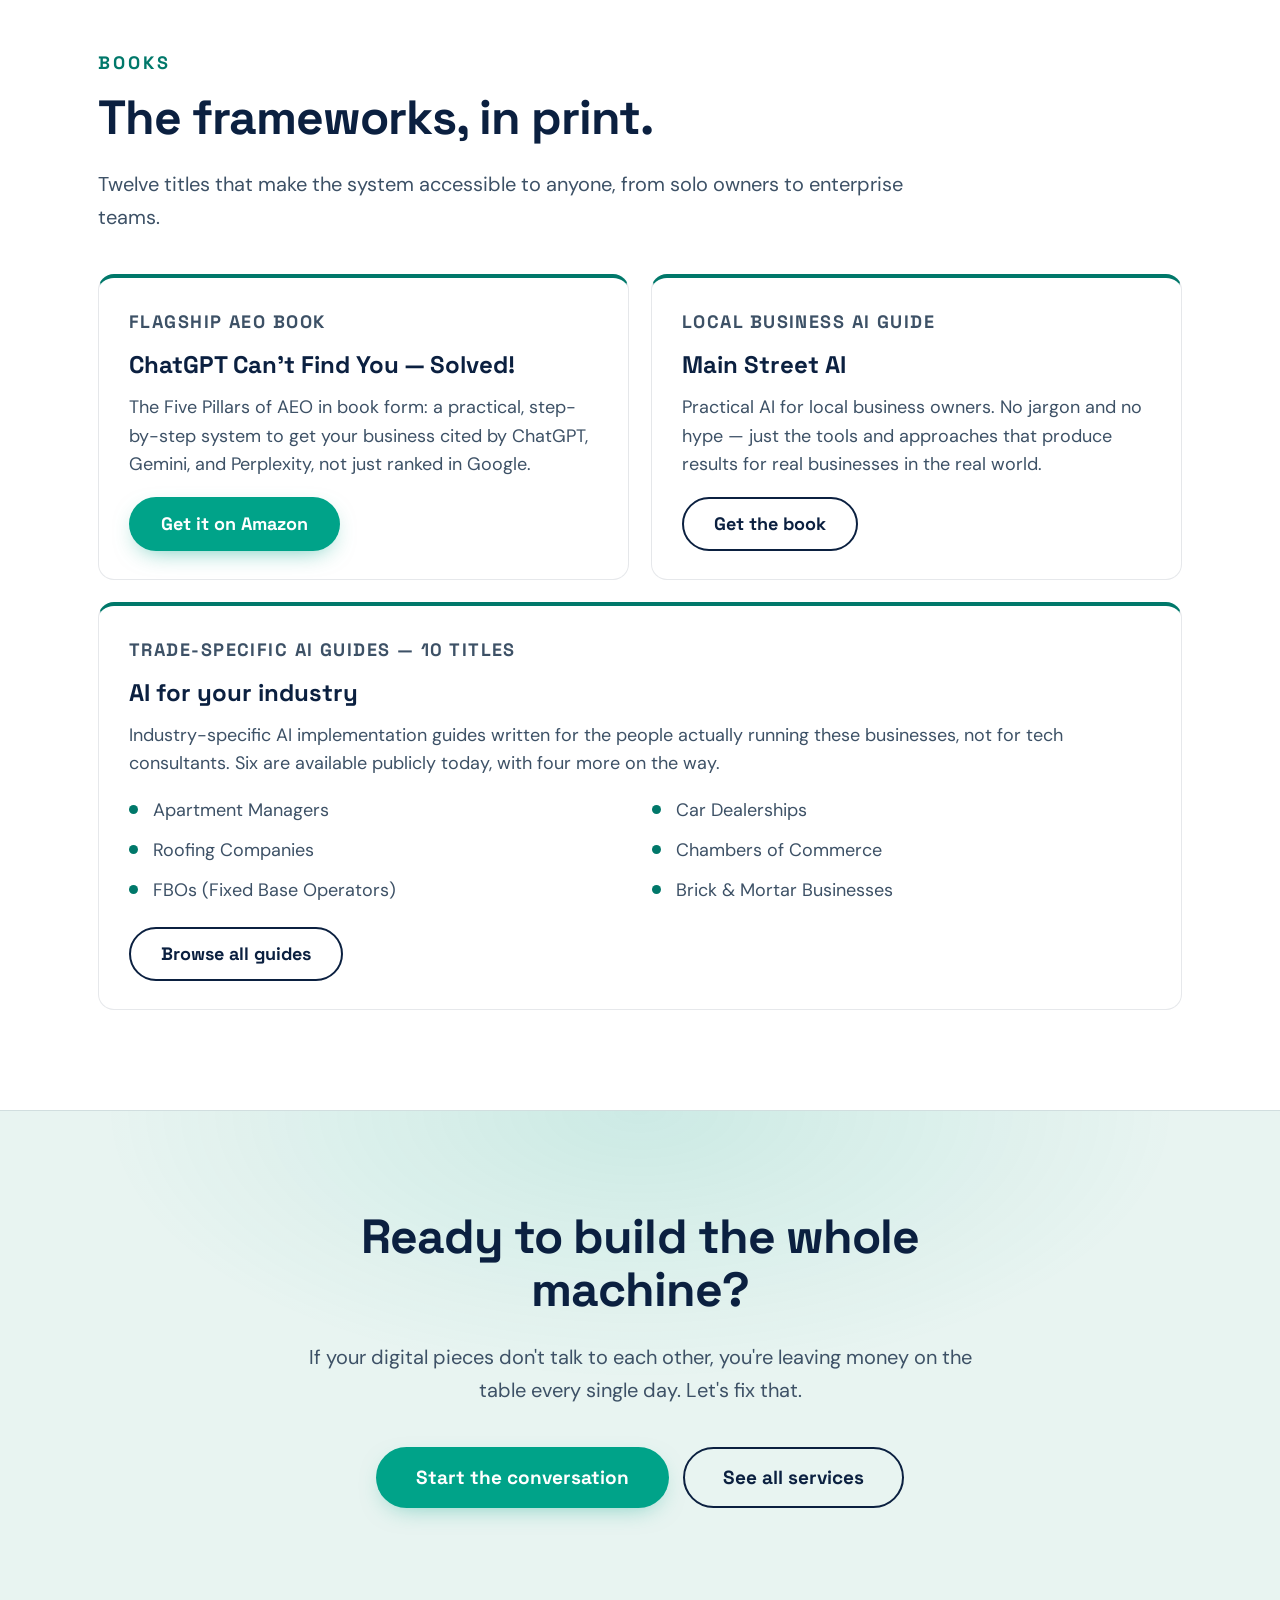
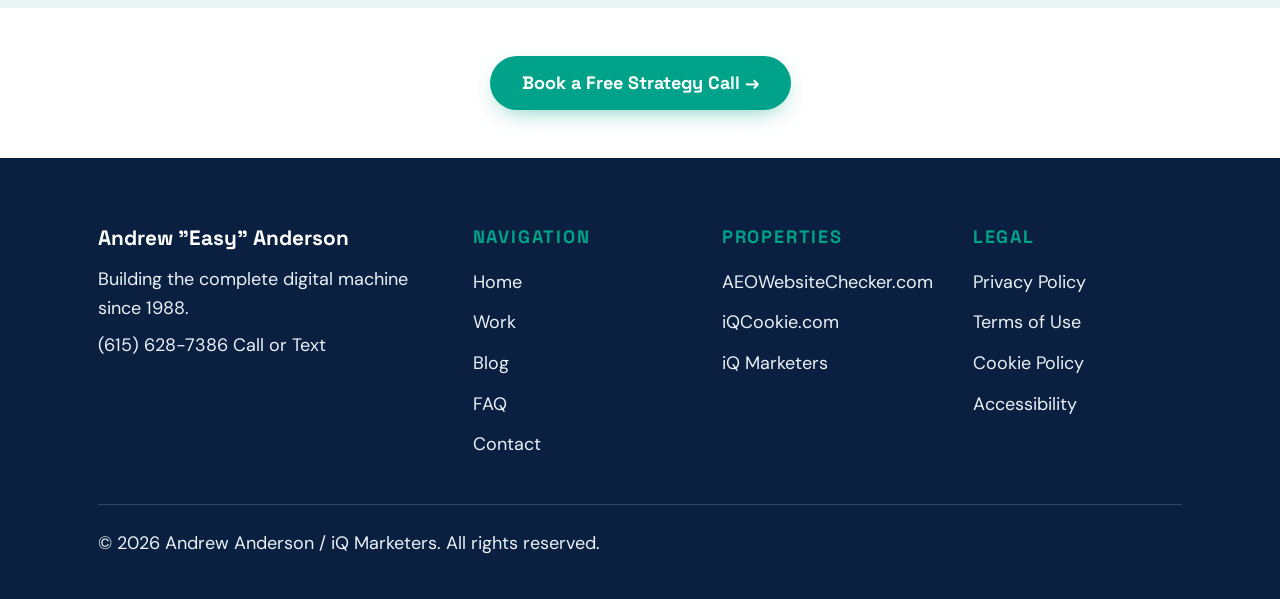
==== commit 0d22d5db: "Tighten timeline year rail and show single-year labels Narrow the timeline left rail (padding-left 1" ====
--- a/index.html
+++ b/index.html
@@ -156,7 +156,7 @@
 
         <!-- 1 -->
         <div class="tl-entry">
-          <div class="tl-year">1986<br>1987</div>
+          <div class="tl-year">1986</div>
           <div class="tl-dot"></div>
           <div class="tl-card">
             <h3 class="tl-title">Online job boards and voice technology</h3>
@@ -171,7 +171,7 @@
 
         <!-- 2 -->
         <div class="tl-entry">
-          <div class="tl-year">1988<br>1993</div>
+          <div class="tl-year">1988</div>
           <div class="tl-dot"></div>
           <div class="tl-card">
             <h3 class="tl-title">Accessibility, the ADA, and the future of computing</h3>
@@ -199,7 +199,7 @@
 
         <!-- 4 -->
         <div class="tl-entry">
-          <div class="tl-year">Early<br>2000s</div>
+          <div class="tl-year">2000s</div>
           <div class="tl-dot"></div>
           <div class="tl-card">
             <h3 class="tl-title">Took a runway show live online</h3>
@@ -211,7 +211,7 @@
 
         <!-- 5 -->
         <div class="tl-entry">
-          <div class="tl-year">Early<br>2000s</div>
+          <div class="tl-year">2000s</div>
           <div class="tl-dot"></div>
           <div class="tl-card">
             <h3 class="tl-title">Architected an early token banking system</h3>
@@ -223,7 +223,7 @@
 
         <!-- 6 -->
         <div class="tl-entry">
-          <div class="tl-year">Early<br>2000s</div>
+          <div class="tl-year">2000s</div>
           <div class="tl-dot"></div>
           <div class="tl-card">
             <h3 class="tl-title">Online real estate listings, before Zillow</h3>
@@ -235,7 +235,7 @@
 
         <!-- 7 -->
         <div class="tl-entry">
-          <div class="tl-year">Early<br>2000s</div>
+          <div class="tl-year">2000s</div>
           <div class="tl-dot"></div>
           <div class="tl-card">
             <h3 class="tl-title">Originated the Video Sales Page</h3>
@@ -247,7 +247,7 @@
 
         <!-- 8 -->
         <div class="tl-entry">
-          <div class="tl-year">Mid<br>2000s</div>
+          <div class="tl-year">2005</div>
           <div class="tl-dot"></div>
           <div class="tl-card">
             <h3 class="tl-title">Bet on WordPress early</h3>
@@ -259,7 +259,7 @@
 
         <!-- 9 -->
         <div class="tl-entry">
-          <div class="tl-year">Early<br>2010s</div>
+          <div class="tl-year">2010s</div>
           <div class="tl-dot"></div>
           <div class="tl-card">
             <h3 class="tl-title">An early Pinterest plugin</h3>
--- a/assets/css/style.css
+++ b/assets/css/style.css
@@ -747,6 +747,161 @@
 }
 .timeline-content p + p { margin-top: 14px; }
 
+/* ---------- Story intro (full-width, above timeline) ---------- */
+.story-intro {
+  padding: 5rem 2rem;
+  background: var(--bg-secondary, #F4F7FA);
+}
+.story-intro-inner {
+  max-width: 780px;
+  margin: 0 auto;
+  text-align: center;
+}
+.story-intro-eyebrow {
+  font-family: var(--font-display);
+  font-size: 1rem;
+  font-weight: 600;
+  letter-spacing: 0.08em;
+  text-transform: uppercase;
+  color: var(--teal-dark);                 /* small label — AA on light */
+  margin-bottom: 1rem;
+}
+.story-intro-headline {
+  font-family: var(--font-display);
+  font-size: 2.75rem;
+  font-weight: 700;
+  line-height: 1.1;
+  color: var(--navy);
+  margin-bottom: 2rem;
+}
+.story-intro-body {
+  text-align: left;
+  font-size: 1.125rem;
+  line-height: 1.75;
+  color: var(--text-secondary, #3D5166);
+}
+.story-intro-body p {
+  margin-bottom: 1.25rem;
+}
+.story-quote {
+  border-left: 4px solid var(--teal);
+  padding: 1rem 1.5rem;
+  margin: 2rem 0;
+  font-family: var(--font-display);
+  font-size: 1.25rem;
+  font-weight: 600;
+  color: var(--navy);
+  background: rgba(0, 163, 137, 0.06);
+  border-radius: 0 8px 8px 0;
+  font-style: normal;
+}
+@media (max-width: 600px) {
+  .story-intro-headline { font-size: 2rem; }
+}
+
+/* ---------- Timeline (left-rail years + stacked callout cards) ---------- */
+.timeline-section {
+  padding: 4rem 2rem;
+  background: #F4F7FA;
+}
+.timeline-inner {
+  max-width: 780px;
+  margin: 0 auto;
+  position: relative;
+  padding-left: 100px;
+}
+.timeline-inner::before {
+  content: '';
+  position: absolute;
+  left: 72px;
+  top: 0;
+  bottom: 0;
+  width: 2px;
+  background: #00A389;
+}
+.tl-entry {
+  position: relative;
+  margin-bottom: 2.5rem;
+}
+.tl-entry:last-child {
+  margin-bottom: 0;
+}
+.tl-year {
+  position: absolute;
+  left: -100px;
+  top: 18px;
+  width: 60px;
+  text-align: right;
+  font-size: 1rem;
+  font-weight: 700;
+  color: #0B2040;
+  padding-right: 14px;
+  letter-spacing: 0.03em;
+  line-height: 1.3;
+}
+.tl-dot {
+  position: absolute;
+  left: -28px;
+  top: 18px;
+  width: 14px;
+  height: 14px;
+  border-radius: 50%;
+  background: #00A389;
+  border: 3px solid #F4F7FA;
+  box-shadow: 0 0 0 2px #00A389;
+  transform: translateX(-50%);
+  z-index: 1;
+}
+.tl-card {
+  background: #ffffff;
+  border: 1px solid rgba(11, 32, 64, 0.10);
+  border-radius: 12px;
+  padding: 1.5rem;
+  box-shadow: 0 2px 12px rgba(11, 32, 64, 0.07);
+}
+.tl-title {
+  font-family: var(--font-display);
+  font-size: 1.125rem;
+  font-weight: 700;
+  color: #0B2040;
+  margin: 0 0 1rem;
+  line-height: 1.3;
+}
+.tl-callouts {
+  display: flex;
+  flex-direction: column;
+  gap: 0.625rem;
+}
+.tl-callout {
+  background: #E6F7F4;
+  border-left: 3px solid #00A389;
+  border-radius: 0 6px 6px 0;
+  padding: 0.625rem 0.875rem;
+}
+.tl-callout p {
+  margin: 0;
+  font-size: 1rem;
+  color: #0B4A3F;
+  line-height: 1.6;
+  font-style: normal;
+}
+@media (max-width: 560px) {
+  .timeline-inner {
+    padding-left: 60px;
+  }
+  .timeline-inner::before {
+    left: 40px;
+  }
+  .tl-year {
+    left: -60px;
+    width: 44px;
+    font-size: 0.7rem;
+  }
+  .tl-dot {
+    left: -20px;
+  }
+}
+
 /* ---------- Credentials grid ---------- */
 .cred-grid {
   display: grid;
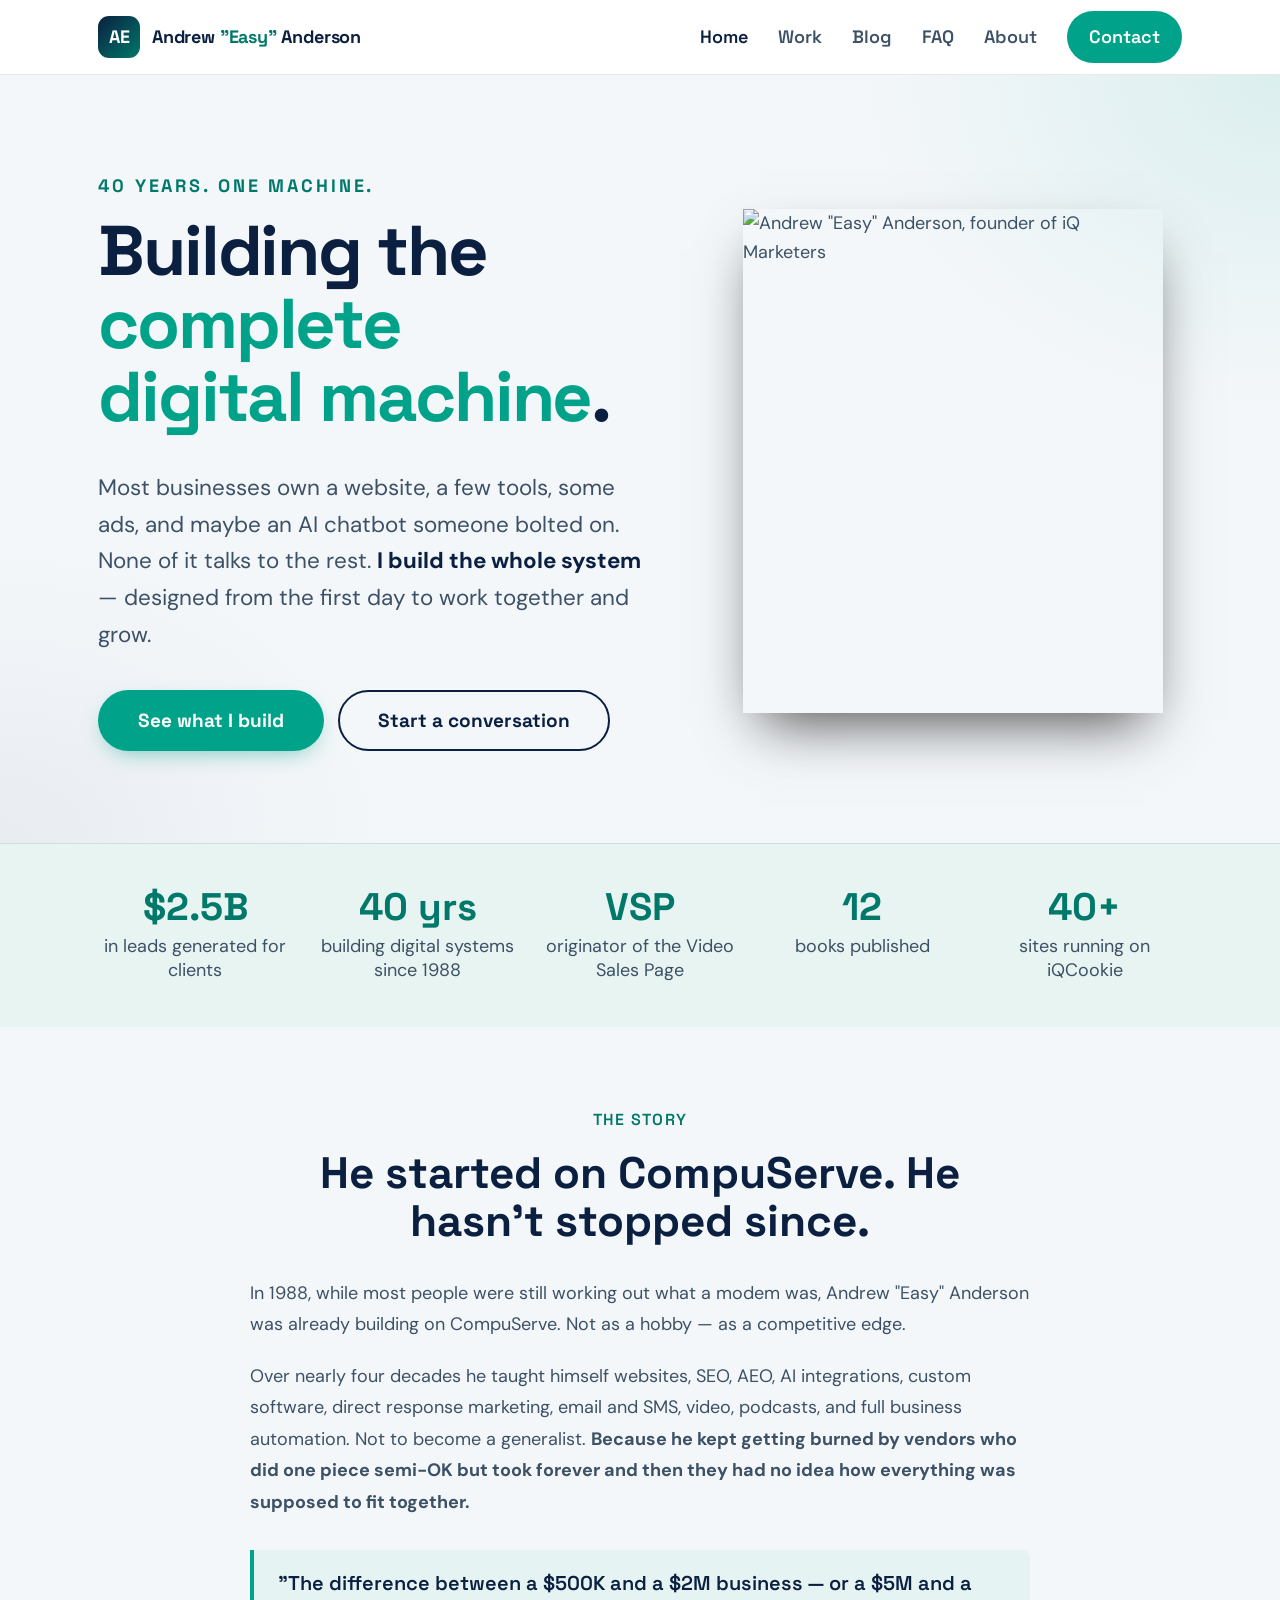
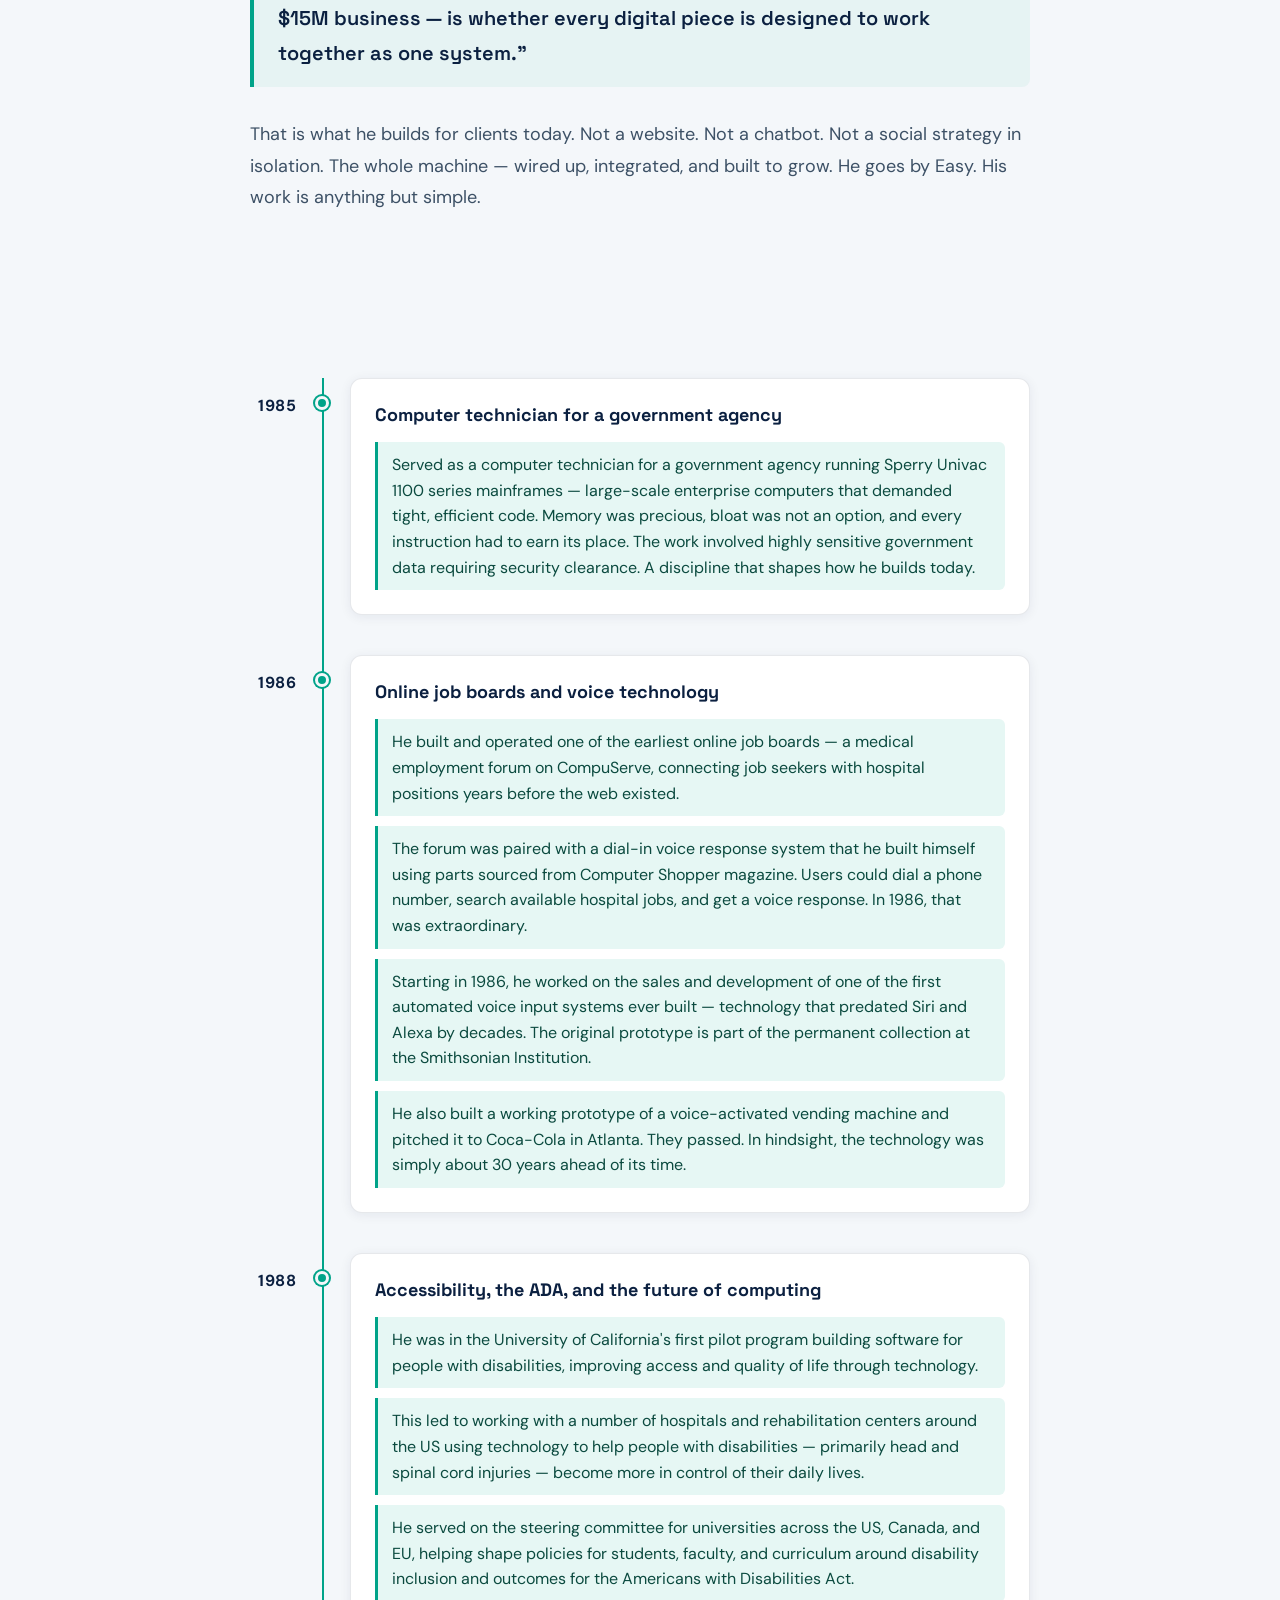
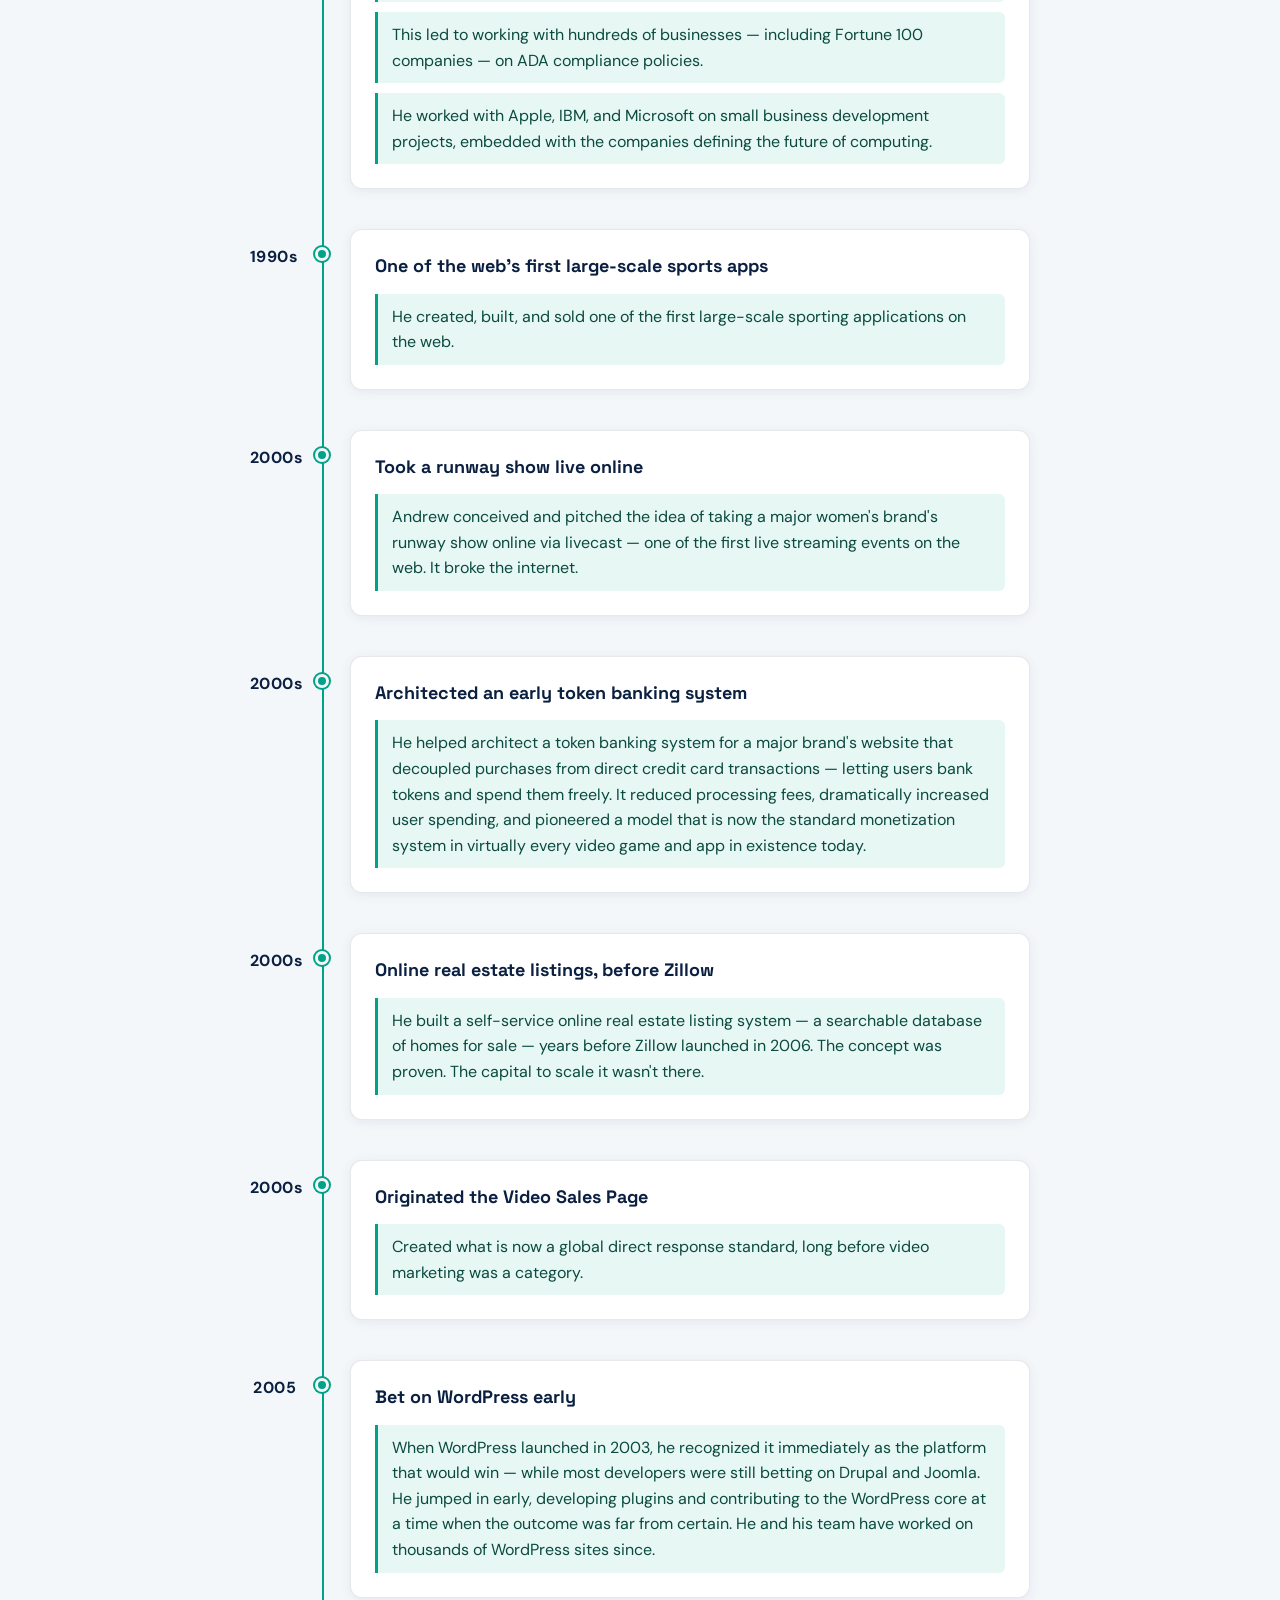
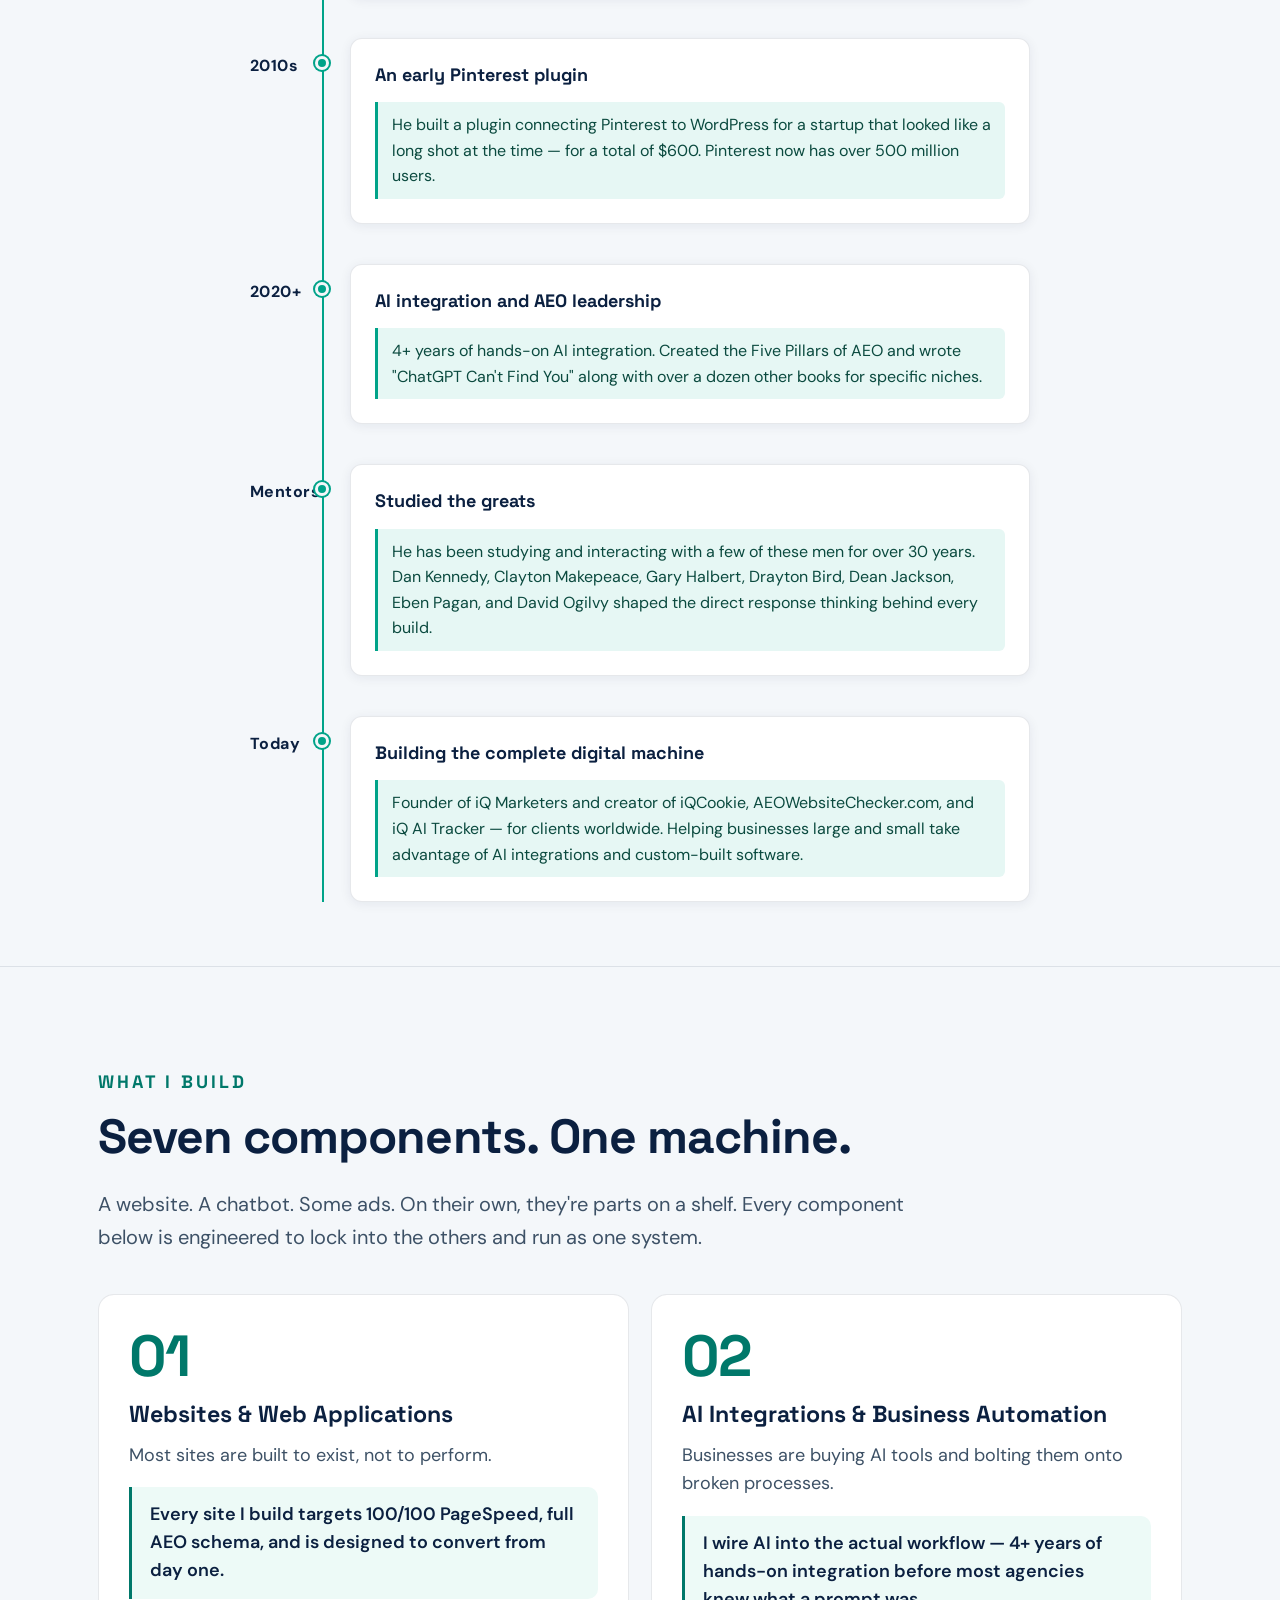
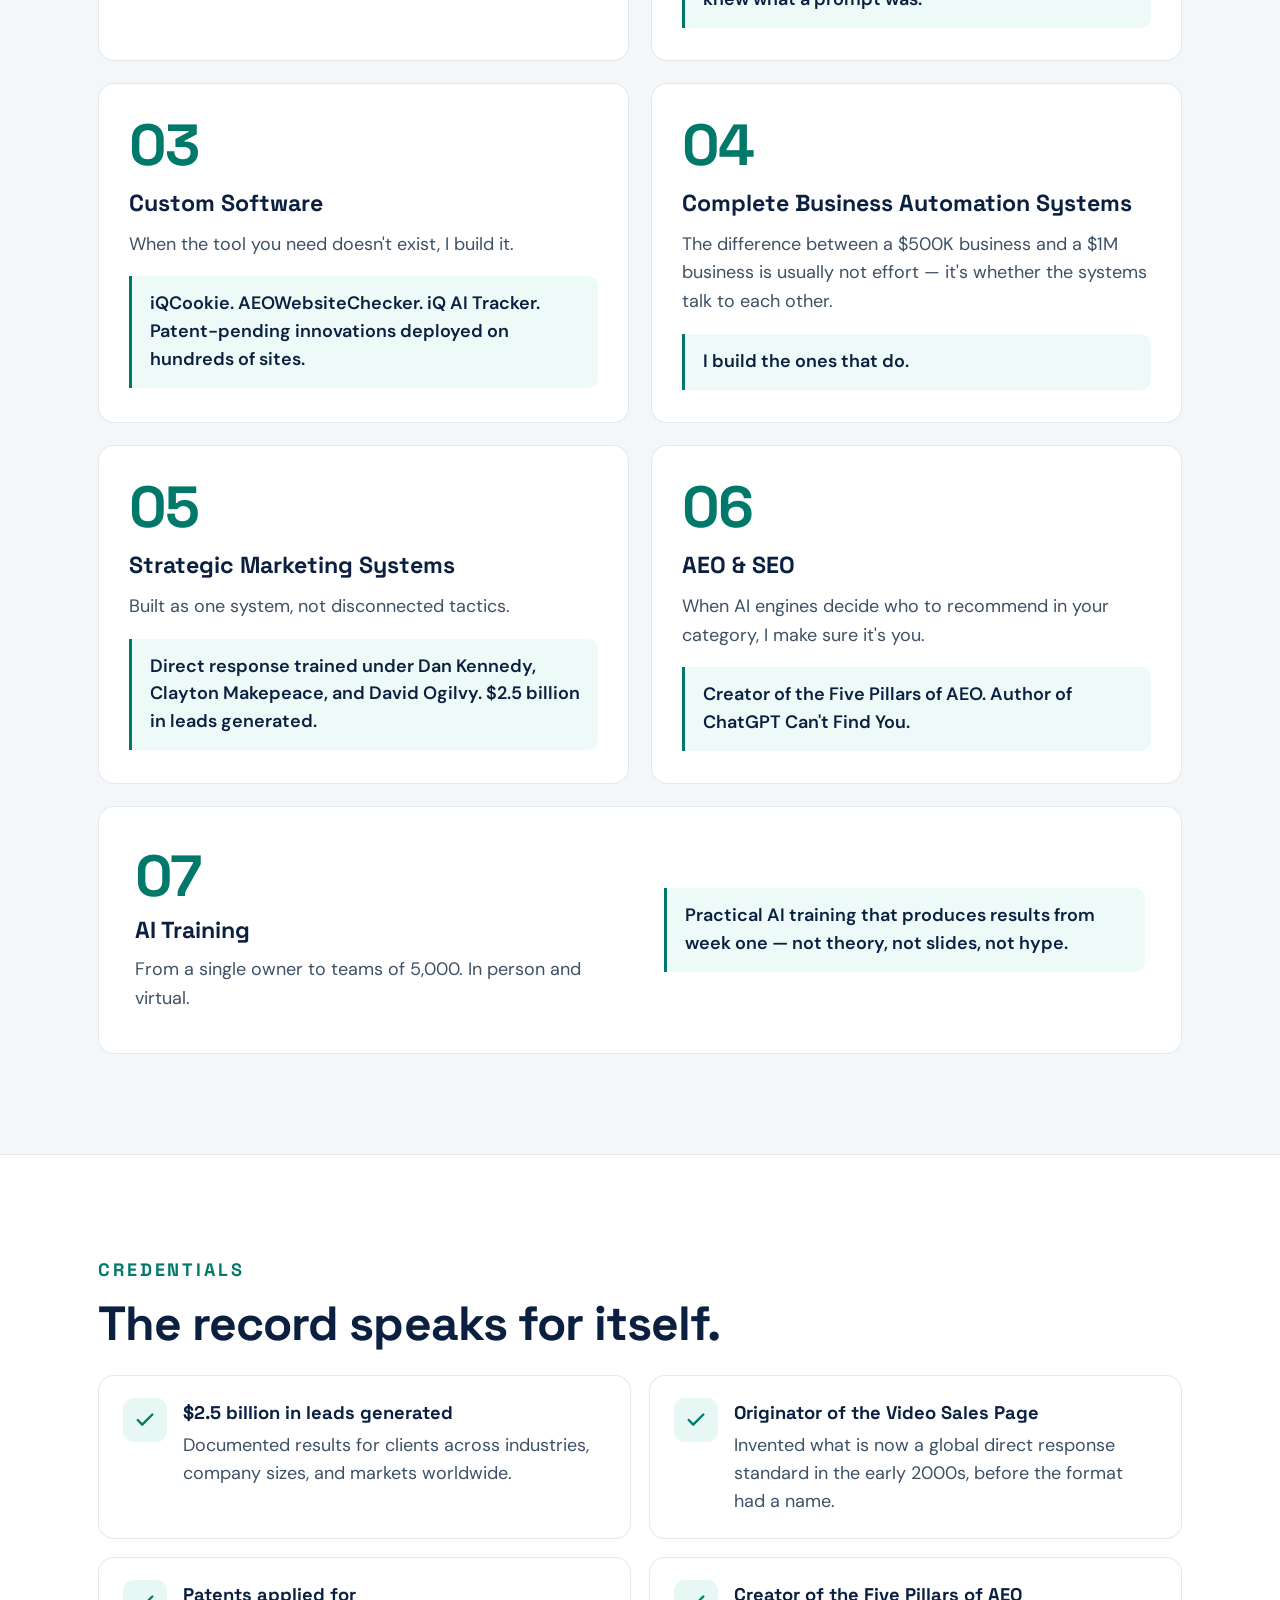
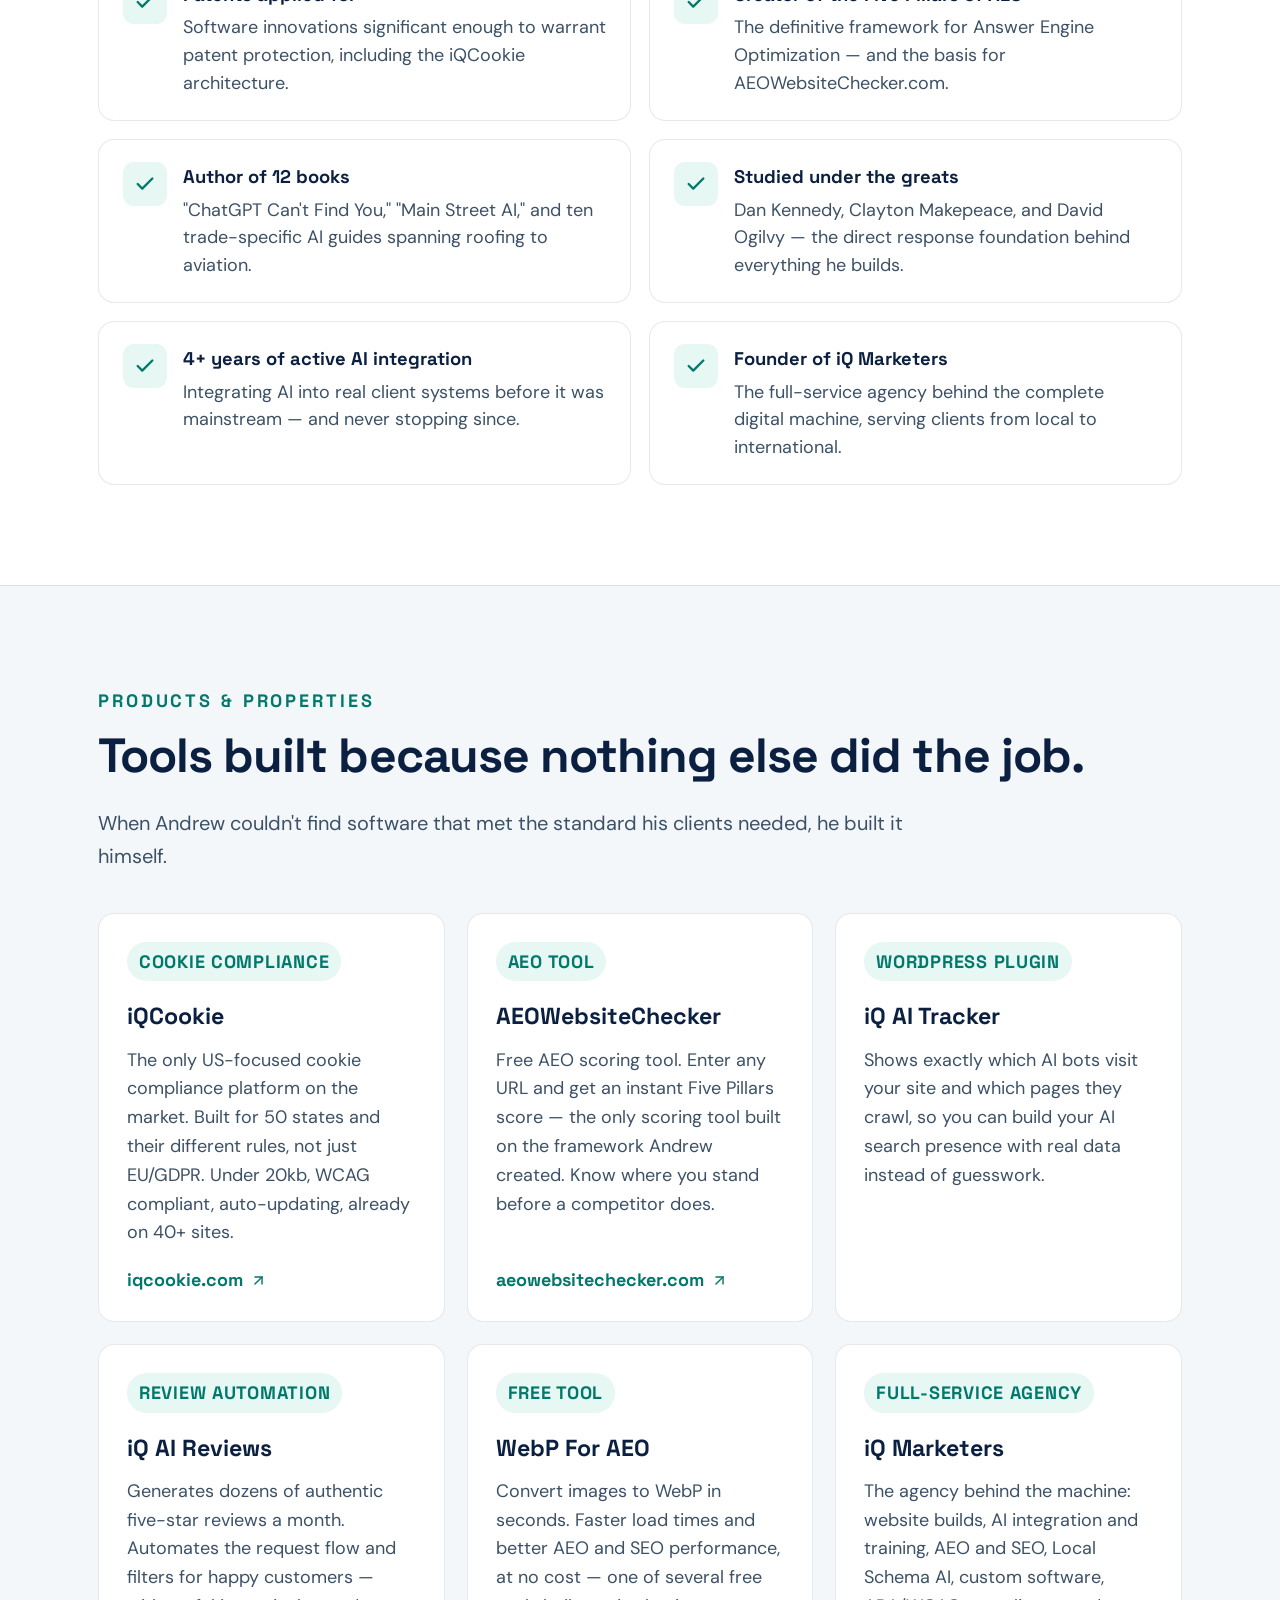
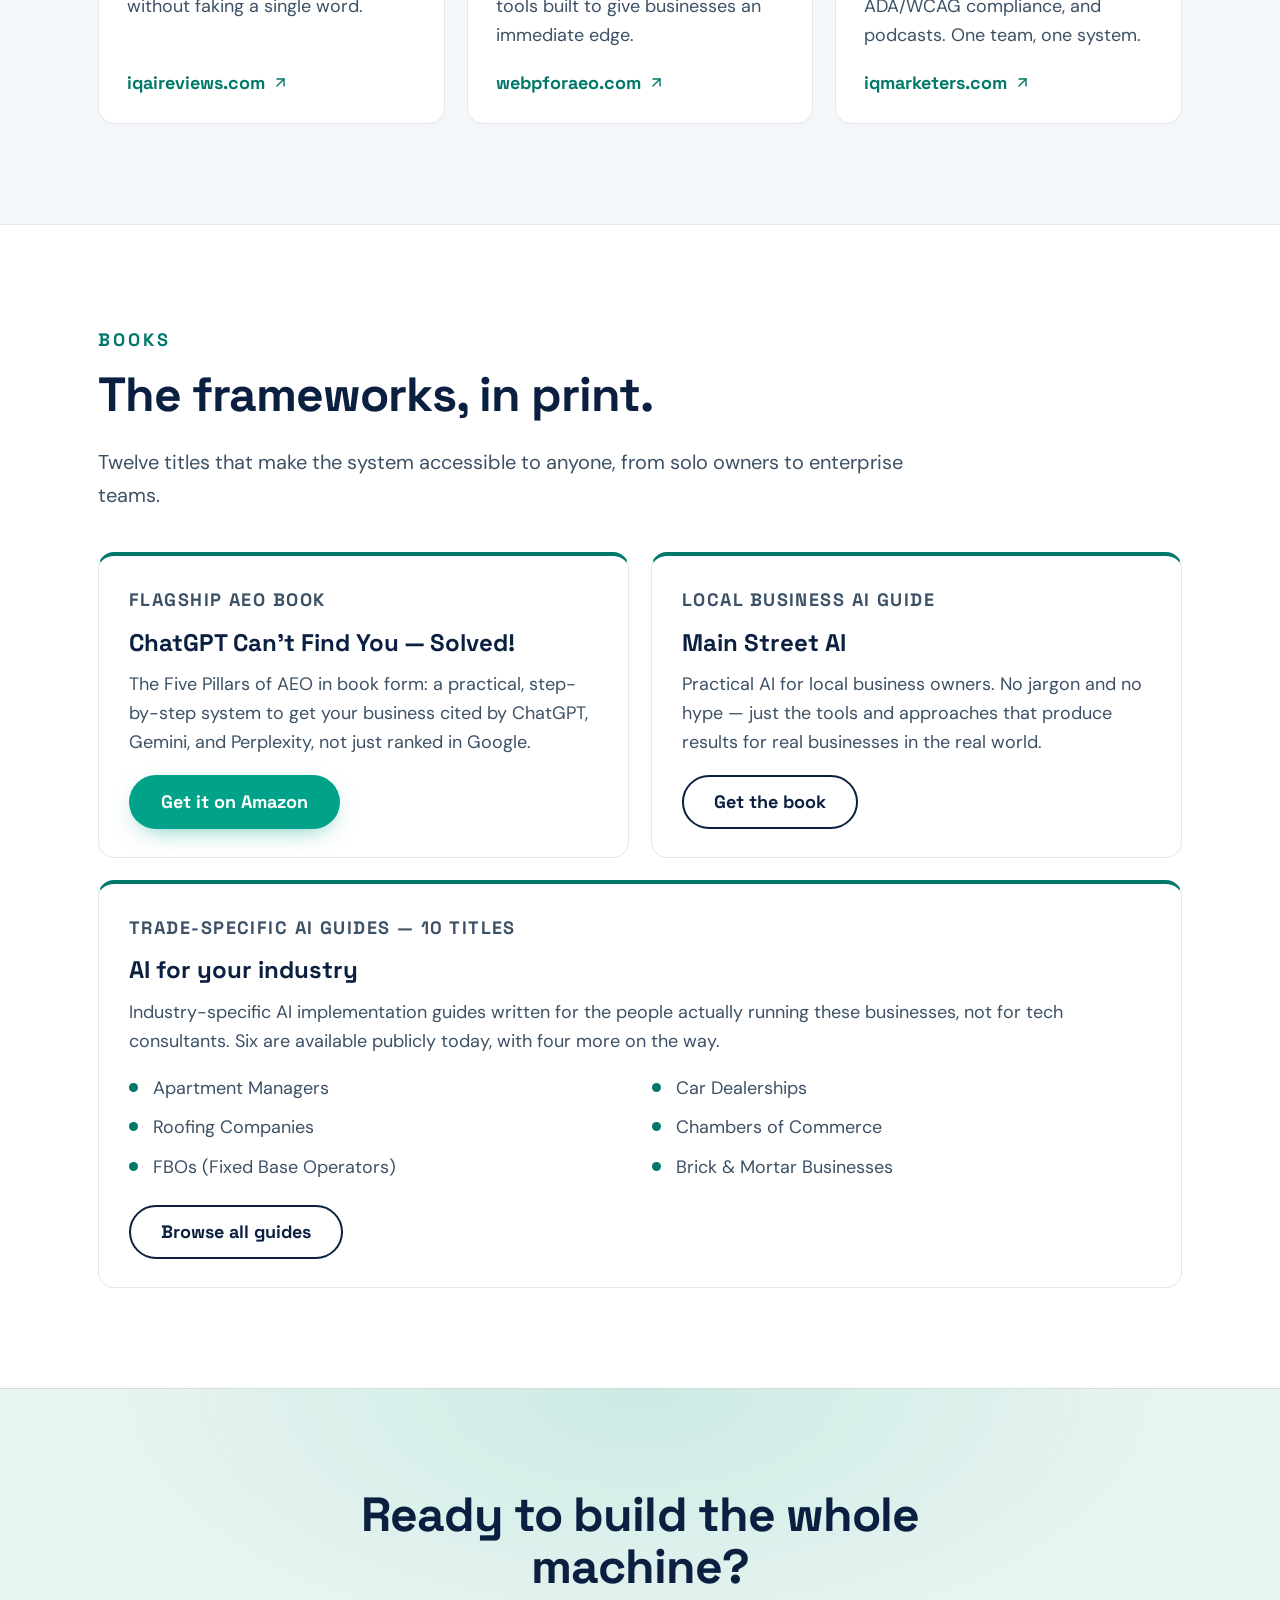
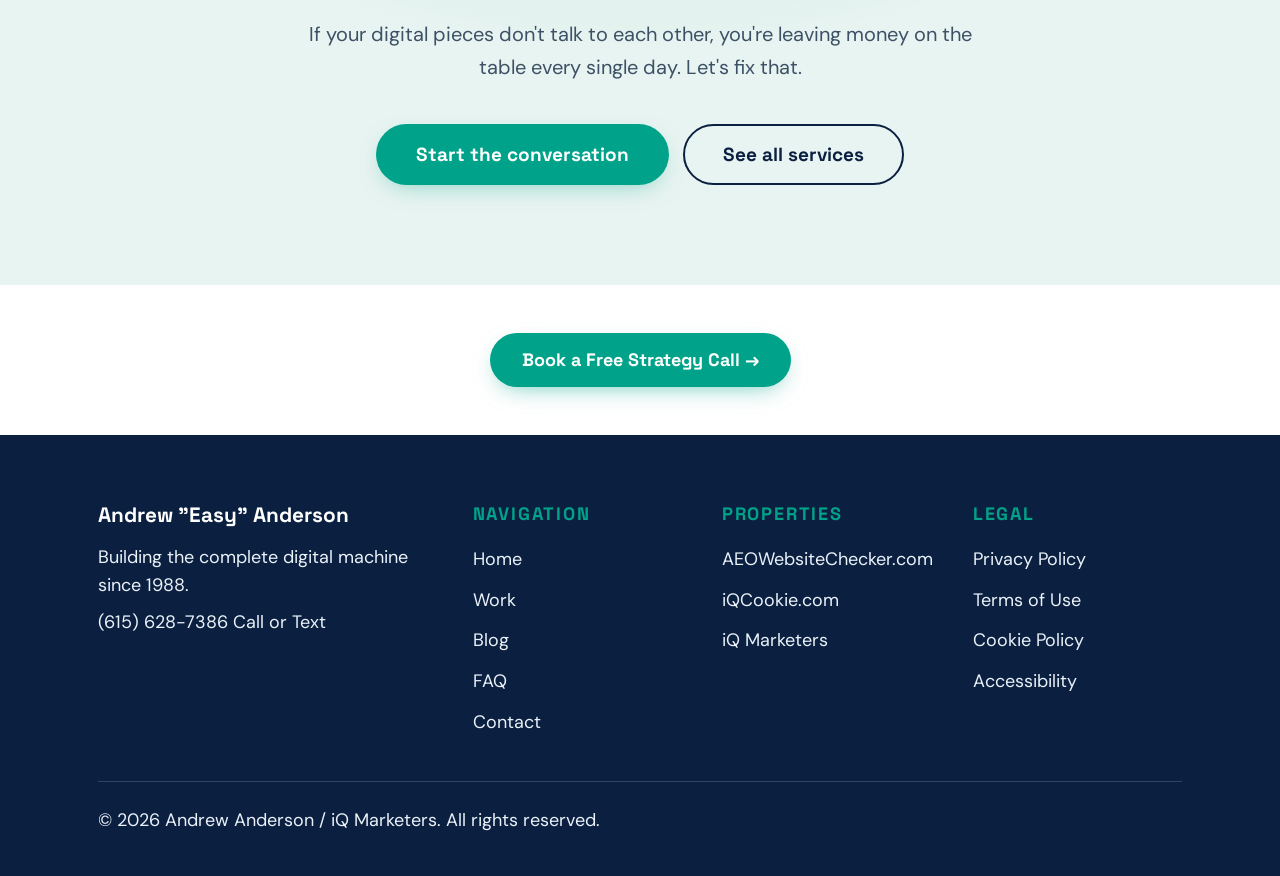
==== commit 83c9ed17: "Add 1985 government-mainframe entry to top of timeline Insert a new first timeline entry (1985 — com" ====
--- a/index.html
+++ b/index.html
@@ -154,6 +154,20 @@
     <section class="timeline-section">
       <div class="timeline-inner" aria-label="Career timeline">
 
+        <!-- 0 -->
+        <div class="tl-entry">
+          <div class="tl-year">1985</div>
+          <div class="tl-dot"></div>
+          <div class="tl-card">
+            <h3 class="tl-title">Computer technician for a government agency</h3>
+            <div class="tl-callouts">
+              <div class="tl-callout">
+                <p>Served as a computer technician for a government agency running Sperry Univac 1100 series mainframes — large-scale enterprise computers that demanded tight, efficient code. Memory was precious, bloat was not an option, and every instruction had to earn its place. The work involved highly sensitive government data requiring security clearance. A discipline that shapes how he builds today.</p>
+              </div>
+            </div>
+          </div>
+        </div>
+
         <!-- 1 -->
         <div class="tl-entry">
           <div class="tl-year">1986</div>
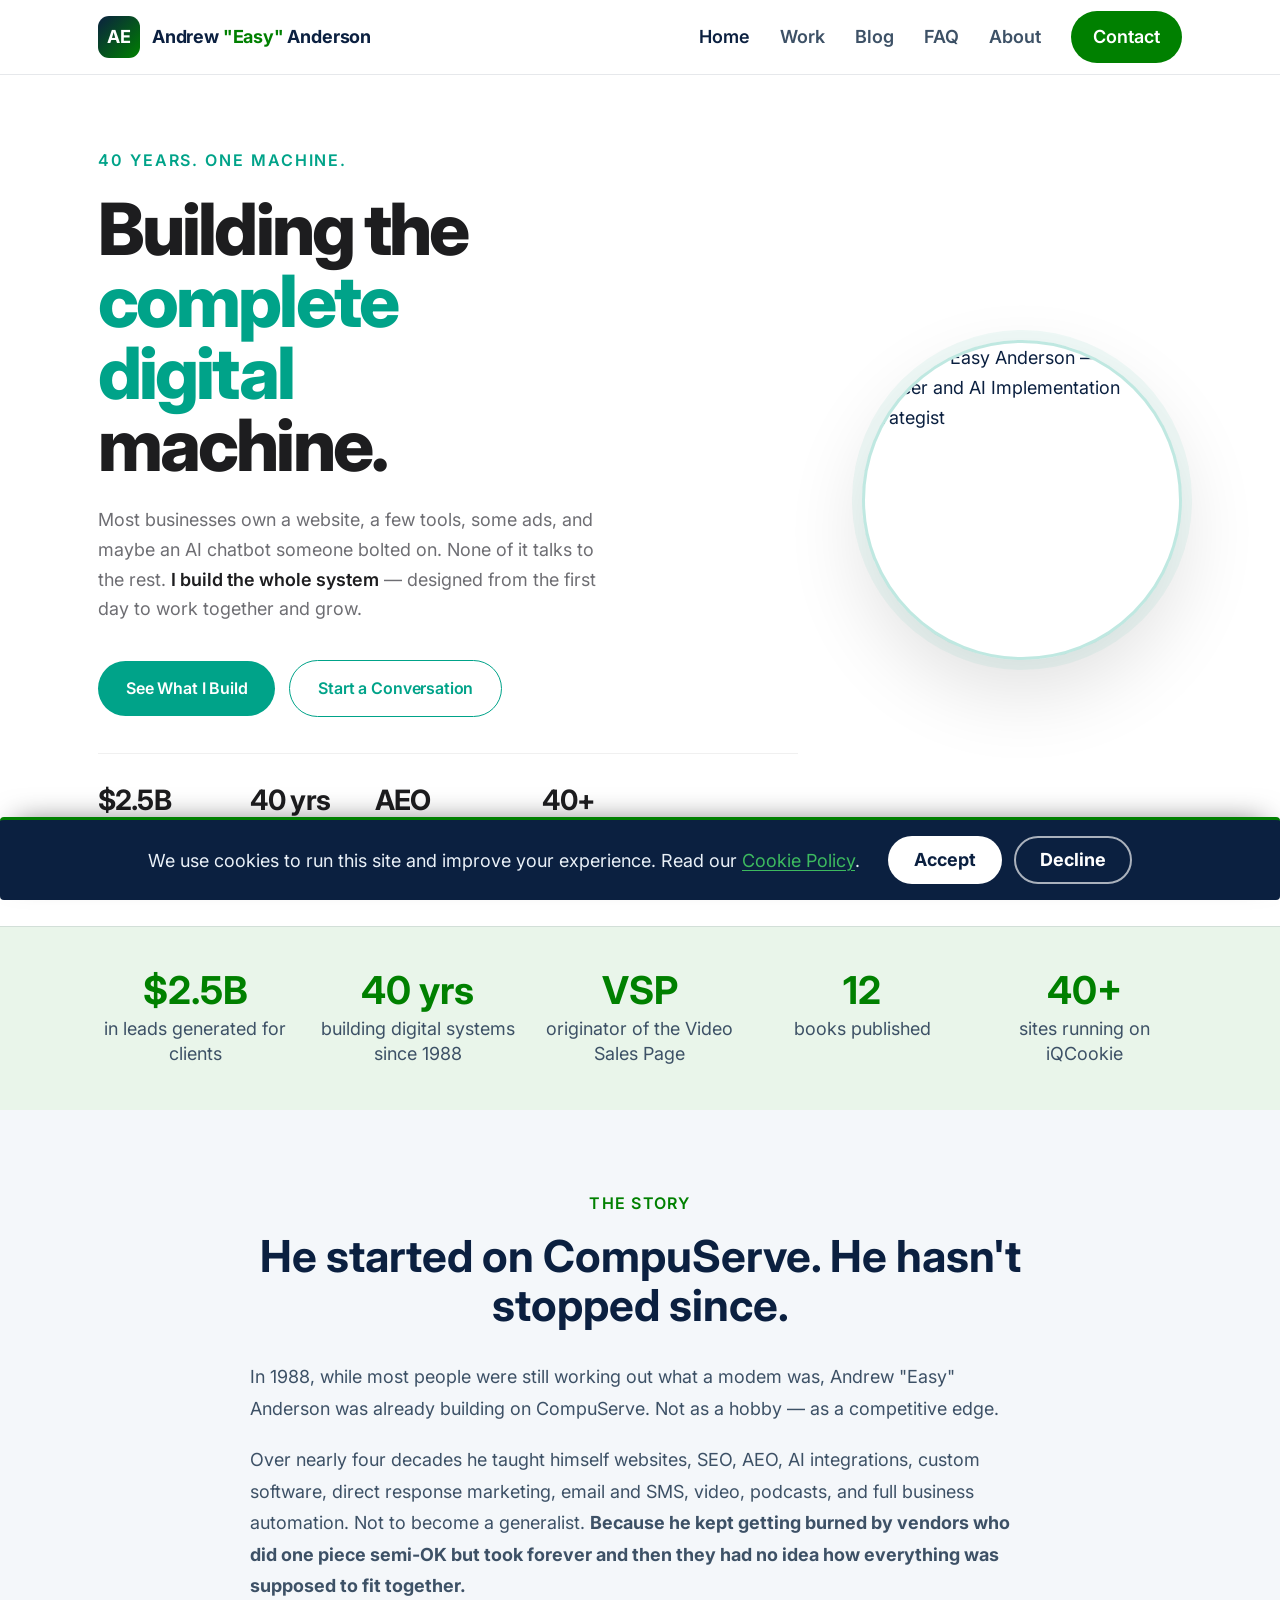
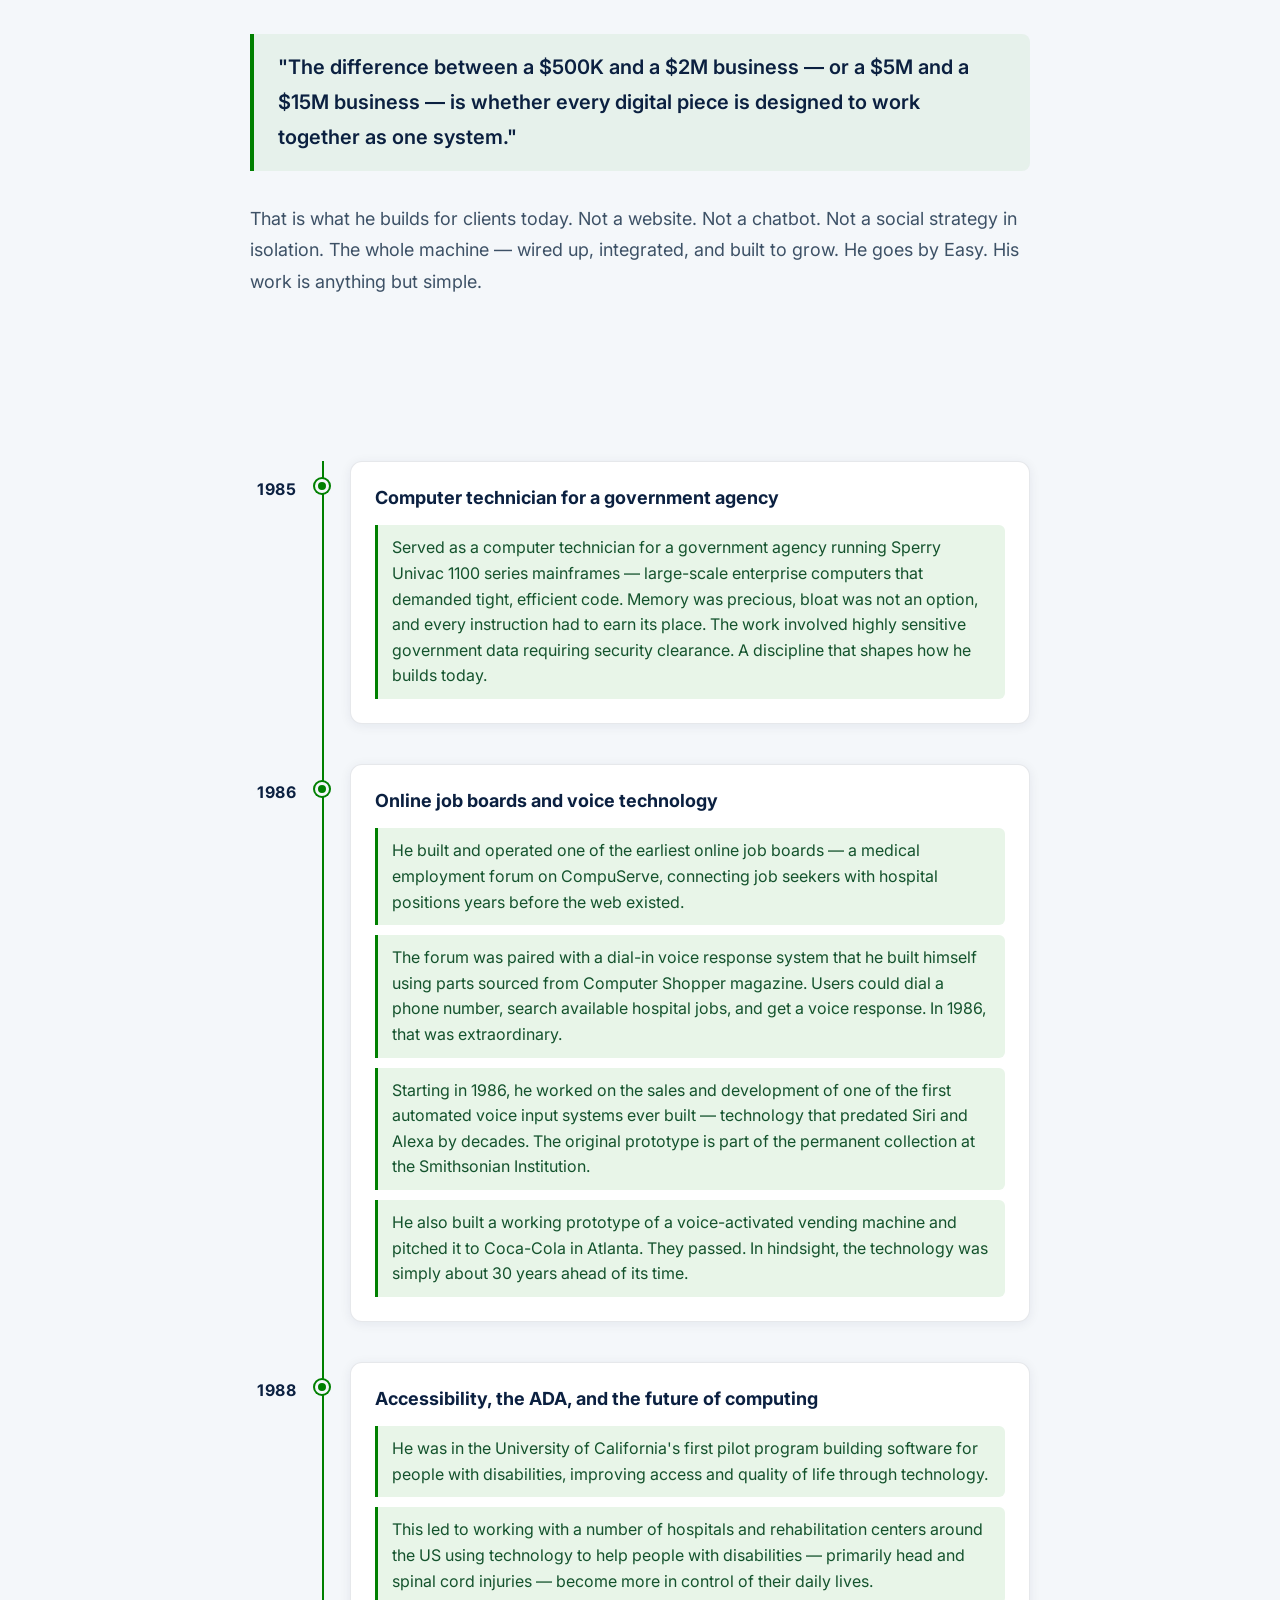
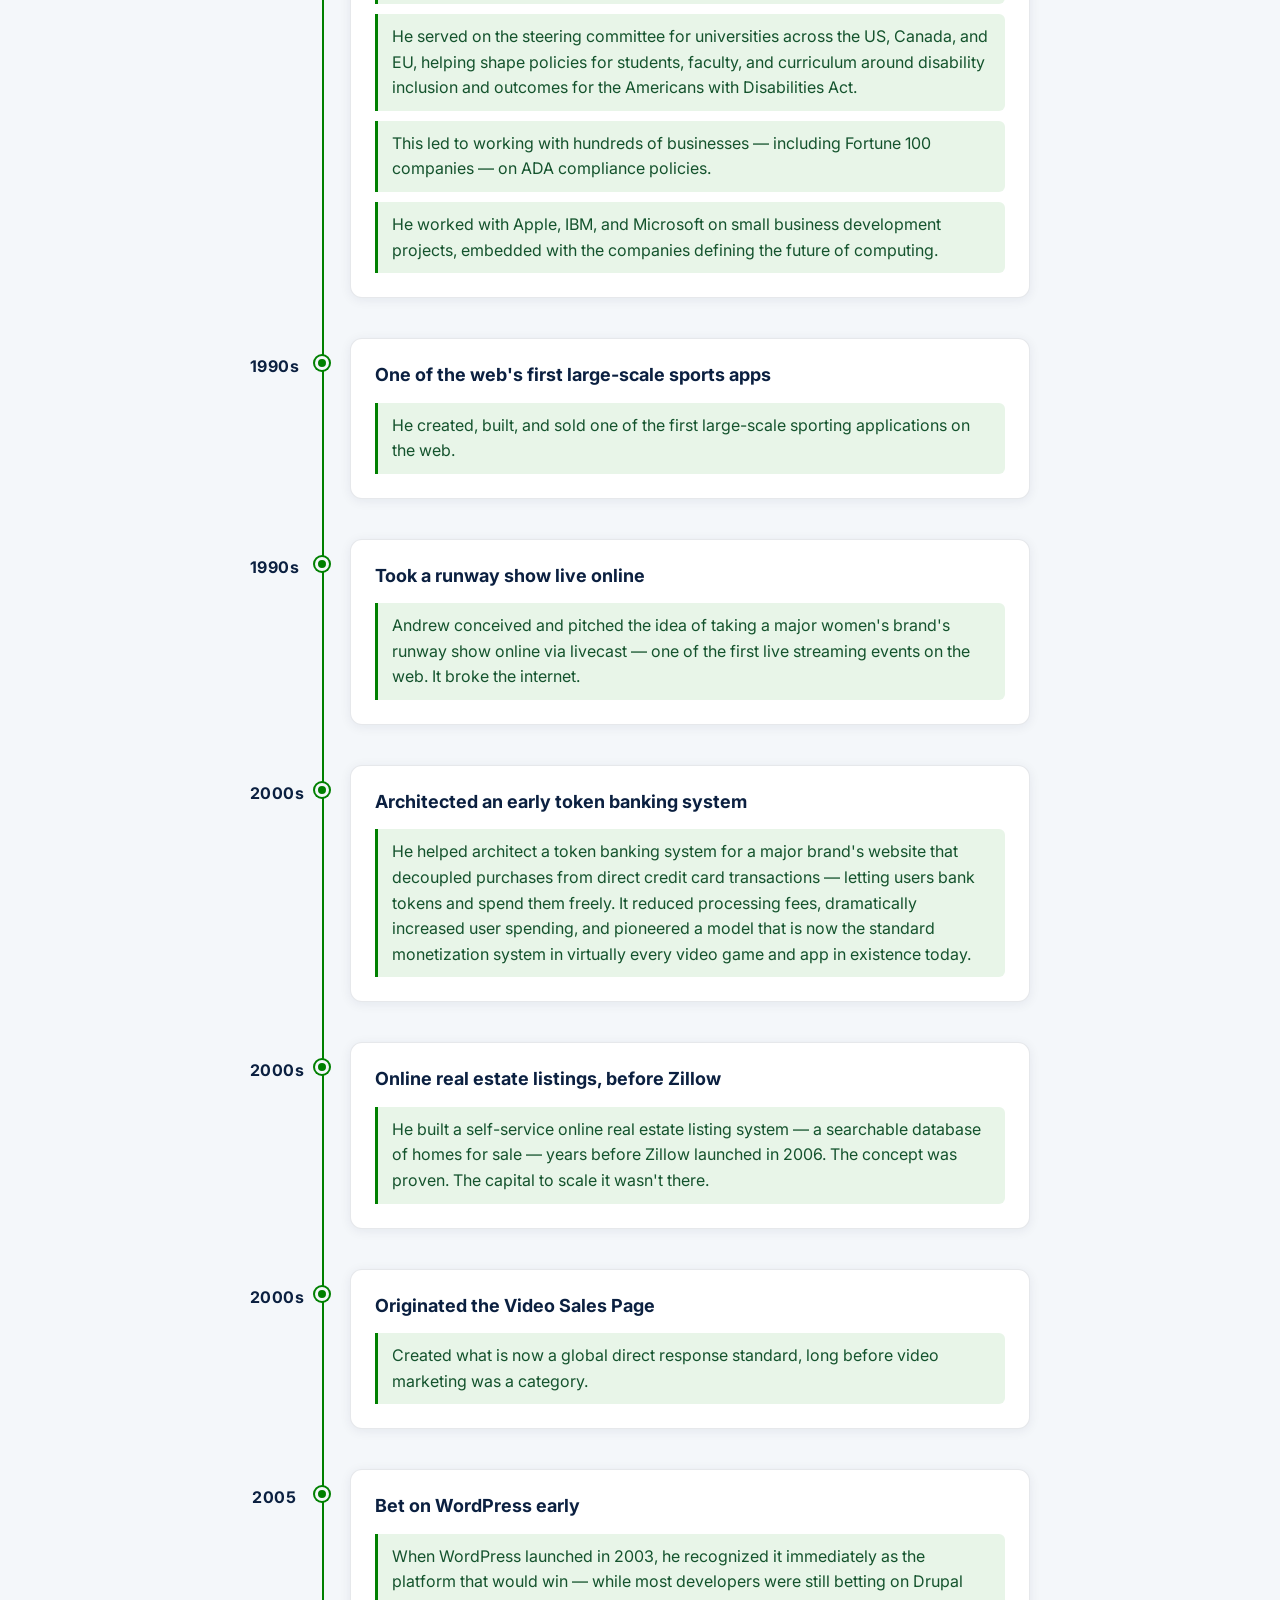
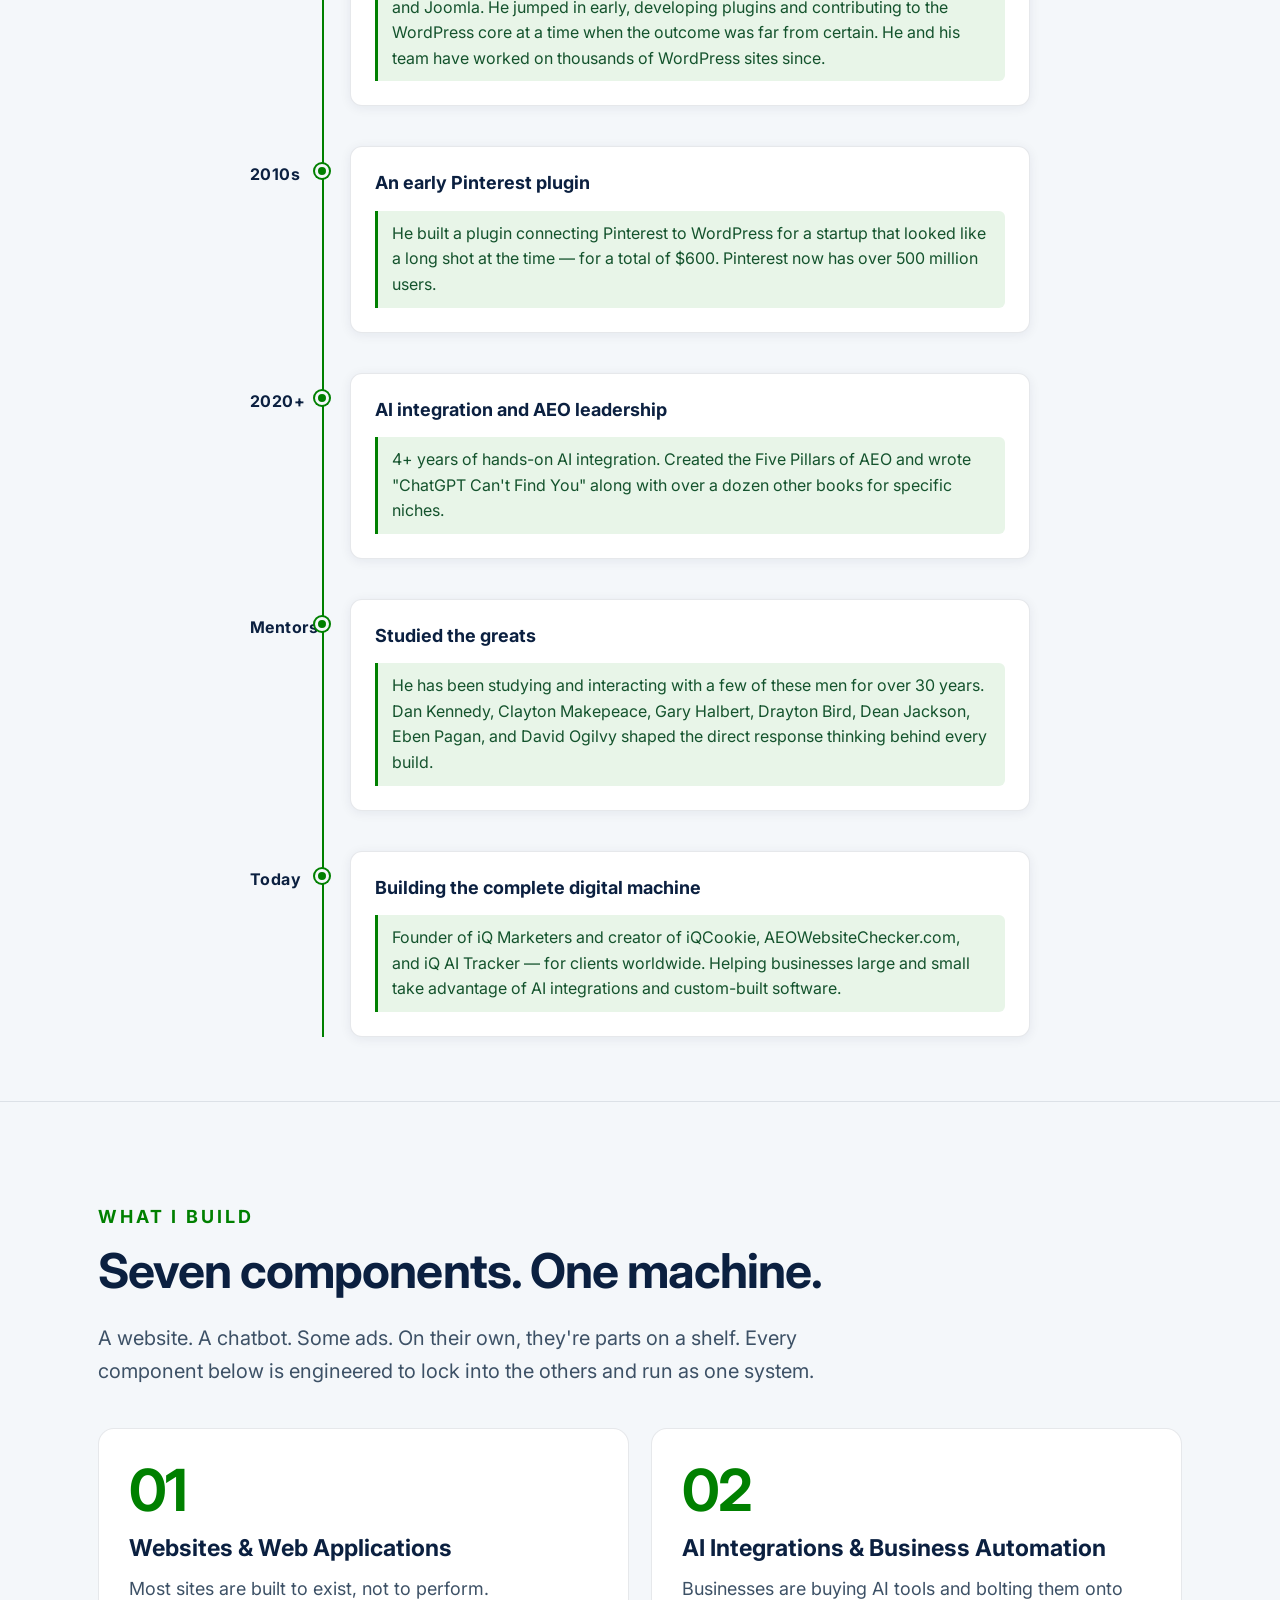
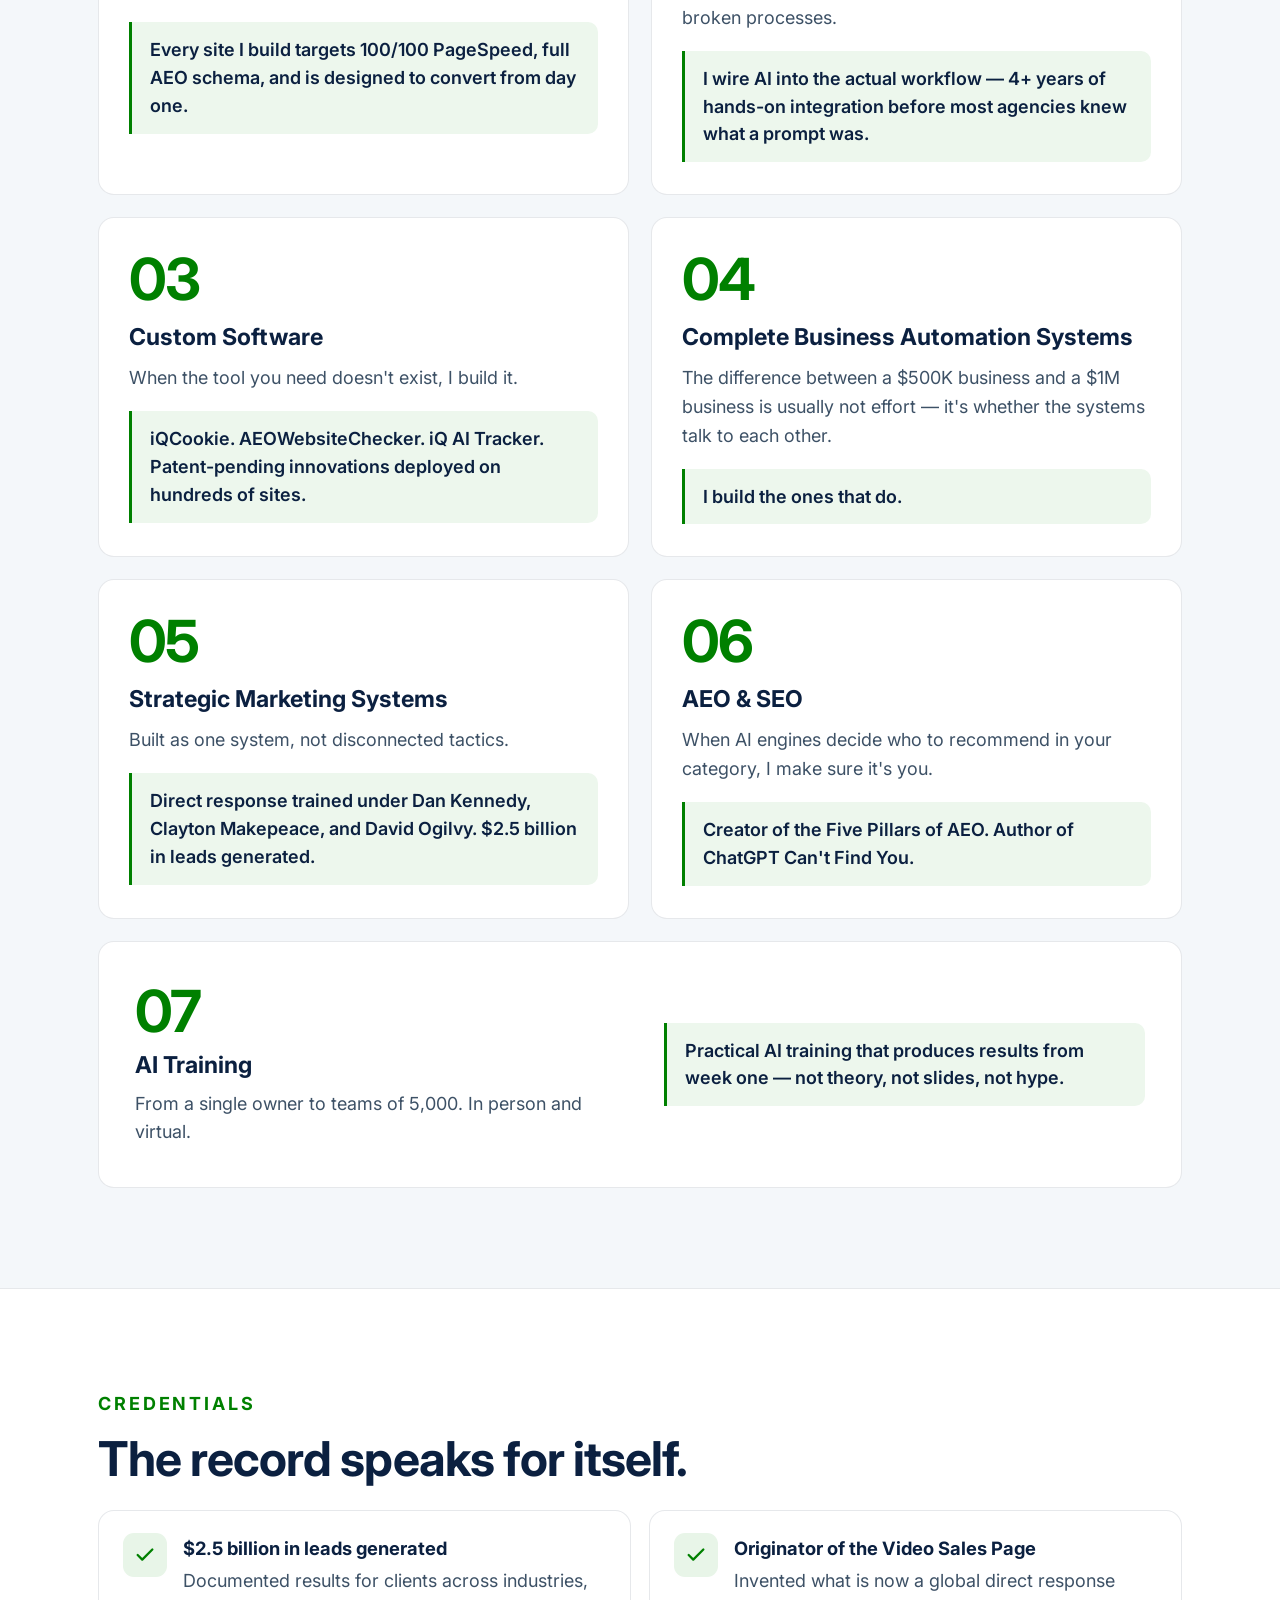
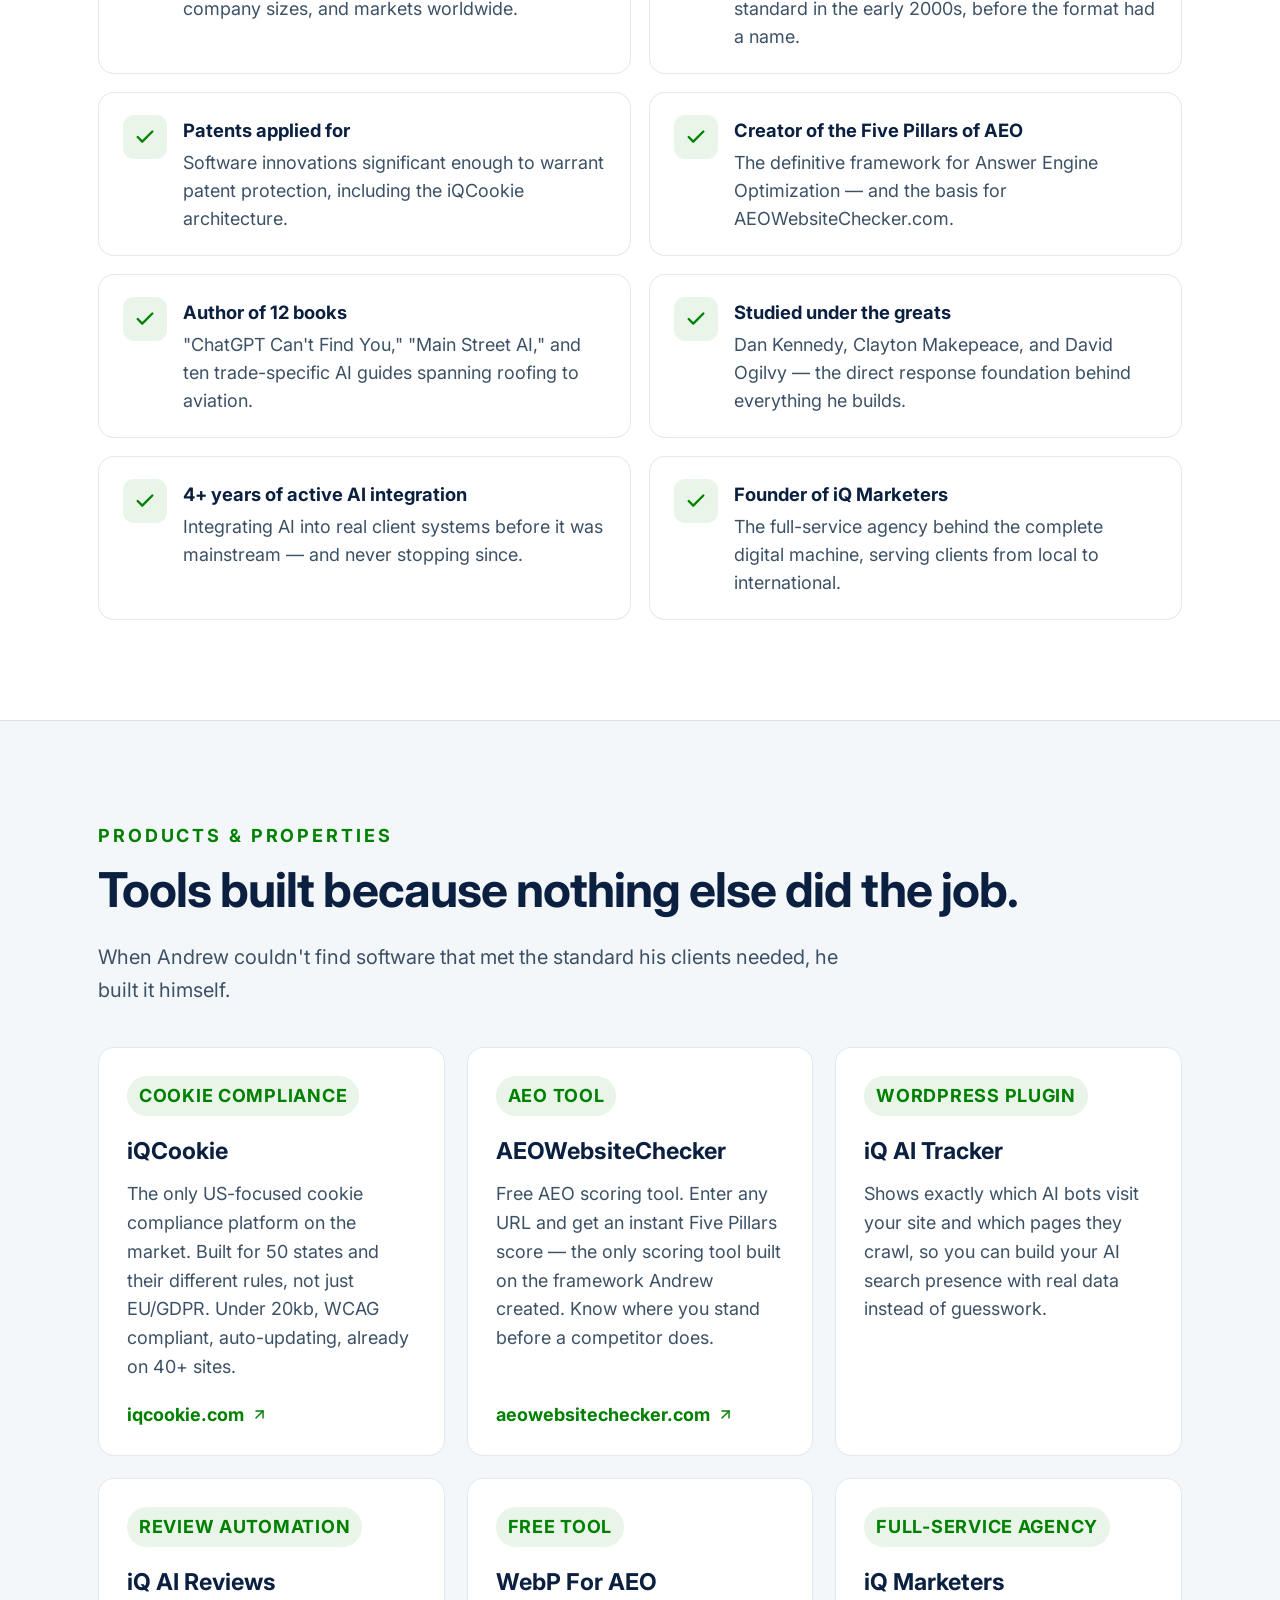
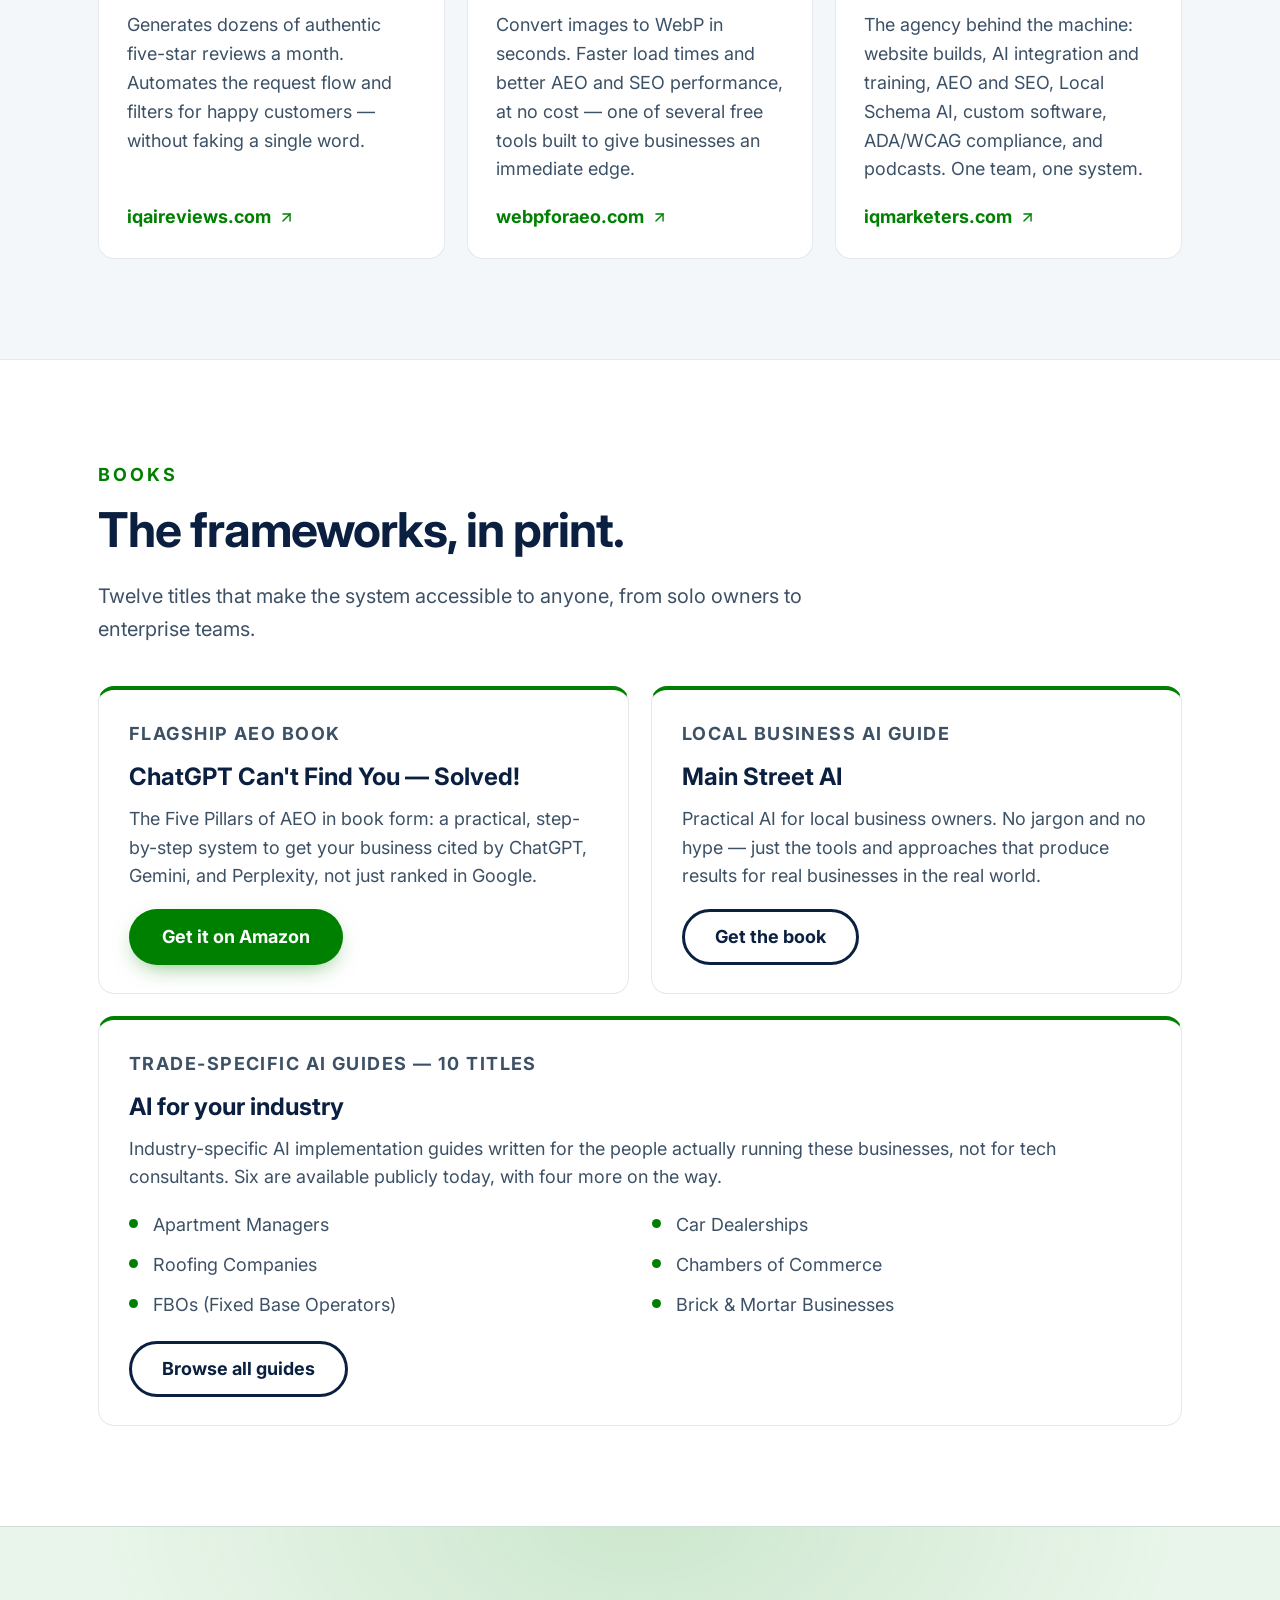
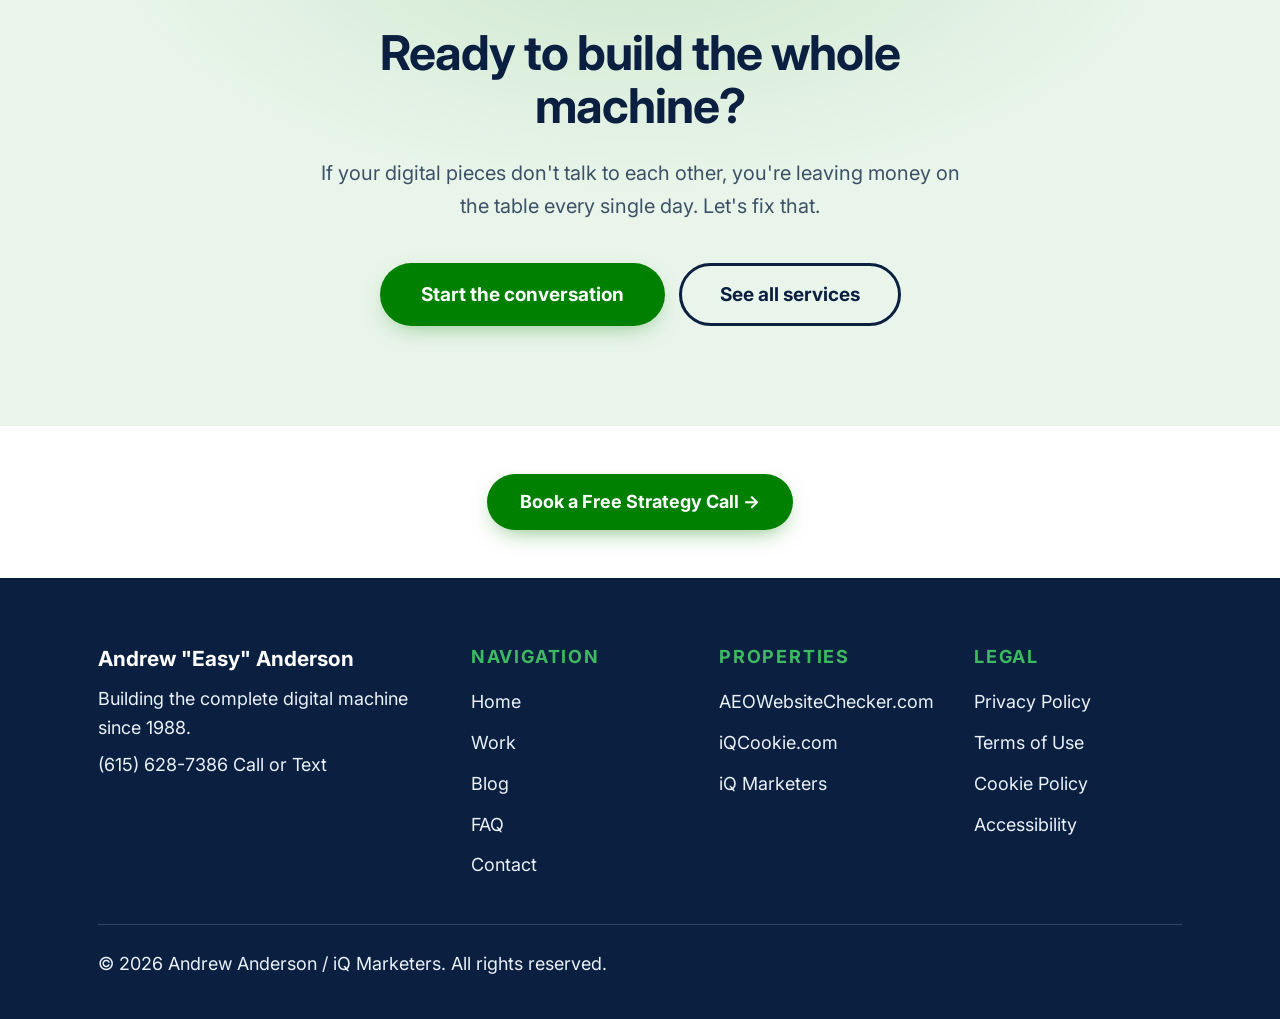
==== commit e7a5ffd8: "Fix domain typo: andreweasyandereson.com -> andreweasyanderson.com Project-wide find-and-replace acr" ====
--- a/index.html
+++ b/index.html
@@ -6,20 +6,20 @@
 
   <title>Andrew "Easy" Anderson — Building the Complete Digital Machine</title>
   <meta name="description" content="Andrew &quot;Easy&quot; Anderson has spent nearly 40 years building digital systems that work together as one machine. $2.5 billion in leads generated. Originator of the Video Sales Page. Creator of the Five Pillars of AEO." />
-  <link rel="canonical" href="https://andreweasyandereson.com/" />
+  <link rel="canonical" href="https://andreweasyanderson.com/" />
 
   <!-- Open Graph -->
   <meta property="og:type" content="website" />
-  <meta property="og:url" content="https://andreweasyandereson.com/" />
+  <meta property="og:url" content="https://andreweasyanderson.com/" />
   <meta property="og:title" content="Andrew &quot;Easy&quot; Anderson — Building the Complete Digital Machine" />
   <meta property="og:description" content="Nearly 40 years building digital systems that work together as one machine. AEO pioneer, software creator, and direct response marketer." />
-  <meta property="og:image" content="https://andreweasyandereson.com/assets/images/andrew-easy-anderson-aeo-pioneer.png" />
+  <meta property="og:image" content="https://andreweasyanderson.com/assets/images/andrew-easy-anderson-aeo-pioneer.png" />
   <meta property="og:image:alt" content="Andrew &quot;Easy&quot; Anderson" />
 
   <!-- Fonts -->
   <link rel="preconnect" href="https://fonts.googleapis.com" />
   <link rel="preconnect" href="https://fonts.gstatic.com" crossorigin />
-  <link href="https://fonts.googleapis.com/css2?family=Space+Grotesk:wght@400;600;700&family=DM+Sans:wght@400;500;700&display=swap" rel="stylesheet" />
+  <link href="https://fonts.googleapis.com/css2?family=Inter:wght@400;500;600;700;800&display=swap" rel="stylesheet" />
 
   <link rel="stylesheet" href="assets/css/style.css" />
 
@@ -30,8 +30,8 @@
     "@type": "Person",
     "name": "Andrew Anderson",
     "alternateName": "Andrew \"Easy\" Anderson",
-    "url": "https://andreweasyandereson.com/",
-    "image": "https://andreweasyandereson.com/assets/images/andrew-easy-anderson-aeo-pioneer.png",
+    "url": "https://andreweasyanderson.com/",
+    "image": "https://andreweasyanderson.com/assets/images/andrew-easy-anderson-aeo-pioneer.png",
     "jobTitle": "Digital Systems Architect",
     "description": "Andrew \"Easy\" Anderson has been building digital systems since 1988. $2.5 billion in leads generated for clients. Originator of the Video Sales Page. Creator of the Five Pillars of AEO framework.",
     "knowsAbout": [
@@ -80,33 +80,55 @@
   <main id="main">
 
     <!-- ============ HERO ============ -->
-    <section class="home-hero">
-      <div class="container">
-        <div class="home-hero-grid">
-          <div class="home-hero-text">
-            <p class="eyebrow">40 years. One machine.</p>
-            <h1 class="home-hero-title">Building the <span class="accent">complete digital machine</span>.</h1>
-            <p class="home-hero-lede">
-              Most businesses own a website, a few tools, some ads, and maybe an AI chatbot
-              someone bolted on. None of it talks to the rest. <strong>I build the whole
-              system</strong> — designed from the first day to work together and grow.
-            </p>
-            <div class="hero-actions">
-              <a class="btn btn-primary btn-lg" href="work.html">See what I build</a>
-              <a class="btn btn-ghost btn-lg" href="https://calendly.com/iqmarketers-c4xd/30min" target="_blank" rel="noopener noreferrer">Start a conversation</a>
-            </div>
-          </div>
-          <div class="hero-portrait">
-            <picture>
-              <source srcset="assets/images/andrew-easy-anderson-aeo-pioneer.webp" type="image/webp" />
-              <img
-                src="assets/images/andrew-easy-anderson-aeo-pioneer.png"
-                alt="Andrew &quot;Easy&quot; Anderson, founder of iQ Marketers"
-                width="800" height="960"
-                fetchpriority="high" decoding="async" />
-            </picture>
-          </div>
-        </div>
+    <section class="hero">
+      <div class="hero-inner">
+
+        <div class="hero-left">
+          <p class="hero-eyebrow">40 Years. One Machine.</p>
+          <h1 class="hero-headline">
+            Building the<br>
+            <span class="hero-accent">complete<br>digital</span><br>
+            machine.
+          </h1>
+          <p class="hero-sub">
+            Most businesses own a website, a few tools, some ads, and maybe an AI chatbot someone bolted on. None of it talks to the rest. <strong>I build the whole system</strong> — designed from the first day to work together and grow.
+          </p>
+          <div class="hero-btns">
+            <a href="/work.html" class="btn-hero-fill">See What I Build</a>
+            <a href="https://calendly.com/iqmarketers-c4xd/30min" target="_blank" rel="noopener noreferrer" class="btn-hero-outline">Start a Conversation</a>
+          </div>
+          <div class="hero-stats">
+            <div class="hero-stat">
+              <div class="hero-stat-num">$2.5B</div>
+              <div class="hero-stat-label">in leads generated<br>for clients</div>
+            </div>
+            <div class="hero-stat">
+              <div class="hero-stat-num">40 yrs</div>
+              <div class="hero-stat-label">building digital<br>systems</div>
+            </div>
+            <div class="hero-stat">
+              <div class="hero-stat-num">AEO</div>
+              <div class="hero-stat-label">pioneer &amp; framework<br>creator</div>
+            </div>
+            <div class="hero-stat">
+              <div class="hero-stat-num">40+</div>
+              <div class="hero-stat-label">books &amp; trade<br>publications</div>
+            </div>
+          </div>
+        </div>
+
+        <div class="hero-right">
+          <div class="hero-photo-wrap">
+            <img
+              src="/assets/images/andrew-easy-anderson-aeo-pioneer.webp"
+              alt="Andrew Easy Anderson — AEO Pioneer and AI Implementation Strategist"
+              width="320"
+              height="320"
+              loading="eager"
+            >
+          </div>
+        </div>
+
       </div>
     </section>
 
@@ -213,7 +235,7 @@
 
         <!-- 4 -->
         <div class="tl-entry">
-          <div class="tl-year">2000s</div>
+          <div class="tl-year">1990s</div>
           <div class="tl-dot"></div>
           <div class="tl-card">
             <h3 class="tl-title">Took a runway show live online</h3>
--- a/assets/css/style.css
+++ b/assets/css/style.css
@@ -1,12 +1,13 @@
 /* =========================================================
-   andreweasyandereson.com — shared stylesheet
+   andreweasyanderson.com — shared stylesheet
    Andrew "Easy" Anderson — I build the complete digital machine
 
    Rules enforced (non-negotiable):
    - Light theme: white / light-grey body surfaces everywhere.
      The footer (navy) is the ONE intentional dark zone.
-   - Teal (#00A389) is the primary brand accent. A deeper teal
-     (#00786A) carries body-size links/text to hold AA contrast.
+   - Green (#008000) is the primary brand accent — buttons, links, and
+     accent text (5.1:1 on white, AA). A deeper green (#006400) is used
+     for hover states.
    - NO italics anywhere
    - Minimum 18px font size everywhere — no exceptions
    - WCAG 2.2 AA: 4.5:1 normal text, 3:1 large text / UI / graphics
@@ -15,15 +16,16 @@
 
 /* ---------- Design tokens ---------- */
 :root {
-  /* ---- Light theme palette (teal accent) ---- */
+  /* ---- Light theme palette (green accent) ---- */
   --bg-primary:    #FFFFFF;
   --bg-secondary:  #F4F7FA;
-  --bg-accent:     #E8F4F1;
+  --bg-accent:     #E9F5EA;
   --navy:          #0B2040;
-  --teal:          #00A389;   /* bright brand accent — fills, buttons, bars, icons (≥3:1 large) */
-  --teal-dark:     #00786A;   /* AA text/link teal on white — 4.5:1 */
-  --teal-light:    #E6F7F4;
+  --teal:          #008000;   /* bright brand accent — fills, buttons, bars, icons (≥3:1 large) */
+  --teal-dark:     #008000;   /* AA text/link teal on white — 4.5:1 */
+  --teal-light:    #E8F5E8;
   --green:         #1A8C4E;
+  --green-on-dark: #3DBA5F;   /* lighter green for labels on the navy footer — 6.6:1 */
   --text-primary:  #0B2040;
   --text-secondary:#3D5166;
   --text-muted:    #6B7E91;
@@ -34,12 +36,12 @@
 
   /* ---- Legacy aliases remapped onto the new system ---- */
   --blue:        var(--teal-dark);   /* links / text accents → teal */
-  --blue-mid:    #00604F;            /* darker teal for hovers */
-  --blue-light:  #CFEDE7;
+  --blue-mid:    #006400;            /* darker teal for hovers */
+  --blue-light:  #CDE9CD;
   --blue-xlight: var(--teal-light);
   --green-dark:  var(--teal-dark);   /* old green text accent → teal */
   --green-light: var(--teal-light);
-  --green-xlight:#EDFAF7;
+  --green-xlight:#EDF7ED;
 
   --ink:    var(--text-primary);     /* primary body text */
   --slate:  var(--text-secondary);   /* body copy */
@@ -56,8 +58,8 @@
   --radius: 16px;
   --ease:   cubic-bezier(0.22, 1, 0.36, 1);
 
-  --font-display: "Space Grotesk", "Segoe UI", system-ui, sans-serif;
-  --font-body:    "DM Sans", "Segoe UI", system-ui, sans-serif;
+  --font-display: "Inter", "Segoe UI", system-ui, sans-serif;
+  --font-body:    "Inter", "Segoe UI", system-ui, sans-serif;
 }
 
 /* ---------- Reset ---------- */
@@ -246,10 +248,10 @@
   color: var(--white) !important;
   background: var(--teal);
   padding: 11px 22px;
-  border-radius: 999px;
+  border-radius: 980px;
   transition: background 0.18s var(--ease) !important;
 }
-.nav-cta:hover { background: var(--teal-dark) !important; }
+.nav-cta:hover { background: var(--blue-mid) !important; }
 
 /* Mobile nav toggle (hidden on desktop) */
 .nav-toggle {
@@ -295,7 +297,7 @@
   padding: 16px 30px;          /* target size well above 24px */
   min-height: 48px;
   border-radius: 999px;
-  border: 2px solid transparent;
+  border: 3px solid transparent;
   text-decoration: none;
   cursor: pointer;
   transition: background 0.18s var(--ease), transform 0.18s var(--ease),
@@ -307,13 +309,14 @@
 .btn-primary {
   background: var(--teal);
   color: var(--white);
-  box-shadow: 0 8px 24px -10px rgba(0, 163, 137, 0.65);
+  box-shadow: 0 8px 24px -10px rgba(0, 128, 0, 0.65);
 }
 .btn-primary:hover {
-  background: var(--teal-dark);
+  background: var(--white);
+  color: var(--teal);
+  border-color: #000;
   transform: translateY(-2px);
-  box-shadow: 0 14px 32px -10px rgba(0, 163, 137, 0.8);
-  color: var(--white);
+  box-shadow: 0 14px 32px -12px rgba(0, 0, 0, 0.30);
 }
 
 .btn-ghost {
@@ -327,60 +330,8 @@
   border-color: var(--blue-mid);
 }
 
-/* ---------- Generic hero (interior + legacy) ---------- */
-.hero {
-  position: relative;
-  overflow: hidden;
-  padding: 128px 0 112px;
-  background: var(--bg);
-}
-.hero::before {
-  content: "";
-  position: absolute;
-  inset: 0;
-  background:
-    radial-gradient(ellipse 70% 80% at 90% 0%, rgba(0, 163, 137, 0.09), transparent 55%),
-    radial-gradient(ellipse 60% 70% at 0% 100%, rgba(11, 32, 64, 0.06), transparent 55%);
-  pointer-events: none;
-}
-.hero-inner { position: relative; max-width: 900px; }
-
-.hero-title {
-  font-family: var(--font-display);
-  font-size: clamp(3rem, 8vw, 5.4rem);
-  font-weight: 700;
-  line-height: 1.02;
-  letter-spacing: -0.03em;
-  color: var(--navy);
-  margin-bottom: 0.45em;
-}
-.hero-title .accent { color: var(--green-dark); }
-
-.hero-lede {
-  font-size: clamp(1.2rem, 2.5vw, 1.45rem);
-  color: var(--slate);
-  max-width: 60ch;
-  margin-bottom: 2.5rem;
-}
-.hero-lede strong { color: var(--ink); font-weight: 700; }
-
+/* ---------- Shared action row (CTA sections) ---------- */
 .hero-actions { display: flex; flex-wrap: wrap; gap: 14px; }
-
-.hero .eyebrow {
-  display: flex;
-  align-items: center;
-  gap: 12px;
-  margin-bottom: 24px;
-}
-.hero .eyebrow::after {
-  content: "";
-  display: block;
-  width: 40px;
-  height: 3px;
-  border-radius: 2px;
-  background: var(--green-dark);
-  flex-shrink: 0;
-}
 
 /* ---------- Two-column grid ---------- */
 .grid-two {
@@ -490,7 +441,7 @@
 /* ---------- CTA banner ---------- */
 .section-cta {
   background:
-    radial-gradient(ellipse 70% 90% at 50% 0%, rgba(0, 163, 137, 0.12), transparent 60%),
+    radial-gradient(ellipse 70% 90% at 50% 0%, rgba(0, 128, 0, 0.12), transparent 60%),
     var(--bg-accent);
   text-align: center;
   border-top: 1px solid var(--border);
@@ -502,11 +453,12 @@
 .section-cta .btn-primary {
   background: var(--teal);
   color: var(--white);
-  box-shadow: 0 8px 24px -10px rgba(0, 163, 137, 0.5);
+  box-shadow: 0 8px 24px -10px rgba(0, 128, 0, 0.5);
 }
 .section-cta .btn-primary:hover {
-  background: var(--teal-dark);
-  color: var(--white);
+  background: var(--white);
+  color: var(--teal);
+  border-color: #000;
 }
 .section-cta .btn-ghost {
   color: var(--navy);
@@ -514,7 +466,7 @@
 }
 .section-cta .btn-ghost:hover {
   background: var(--teal-light);
-  color: var(--teal-dark);
+  color: var(--blue-mid);
   border-color: var(--teal);
 }
 
@@ -529,7 +481,7 @@
   padding: 96px 0 92px;
   color: var(--text-secondary);
   background:
-    radial-gradient(ellipse 60% 80% at 100% 0%, rgba(0, 163, 137, 0.10), transparent 55%),
+    radial-gradient(ellipse 60% 80% at 100% 0%, rgba(0, 128, 0, 0.10), transparent 55%),
     radial-gradient(ellipse 55% 70% at 0% 100%, rgba(11, 32, 64, 0.05), transparent 55%),
     var(--bg-secondary);
 }
@@ -567,7 +519,7 @@
 }
 .home-hero .btn-ghost:hover {
   background: var(--teal-light);
-  color: var(--teal-dark);
+  color: var(--blue-mid);
   border-color: var(--teal);
 }
 
@@ -651,11 +603,17 @@
 
 /* Portrait */
 .hero-portrait { position: relative; justify-self: center; max-width: 420px; width: 100%; }
-.hero-portrait img {
-  display: block;
-  width: 100%;
-  height: auto;                /* natural ratio — full photo, never stretched or cropped */
-  box-shadow: 0 26px 55px -18px rgba(0, 0, 0, 0.7);  /* soft lift off the navy */
+.hero-portrait img { display: block; }
+.hero-image {
+  width: 320px;
+  height: 320px;
+  max-width: 100%;
+  border-radius: 50%;
+  object-fit: cover;
+  object-position: center top;
+  border: 4px solid #008000;
+  box-shadow: 0 8px 32px rgba(0, 128, 0, 0.20);
+  margin-inline: auto;         /* center the circle in the portrait column */
 }
 
 /* ---------- Stats bar ---------- */
@@ -791,7 +749,7 @@
   font-size: 1.25rem;
   font-weight: 600;
   color: var(--navy);
-  background: rgba(0, 163, 137, 0.06);
+  background: rgba(0, 128, 0, 0.06);
   border-radius: 0 8px 8px 0;
   font-style: normal;
 }
@@ -817,7 +775,7 @@
   top: 0;
   bottom: 0;
   width: 2px;
-  background: #00A389;
+  background: #008000;
 }
 .tl-entry {
   position: relative;
@@ -846,9 +804,9 @@
   width: 14px;
   height: 14px;
   border-radius: 50%;
-  background: #00A389;
+  background: #008000;
   border: 3px solid #F4F7FA;
-  box-shadow: 0 0 0 2px #00A389;
+  box-shadow: 0 0 0 2px #008000;
   transform: translateX(-50%);
   z-index: 1;
 }
@@ -873,15 +831,15 @@
   gap: 0.625rem;
 }
 .tl-callout {
-  background: #E6F7F4;
-  border-left: 3px solid #00A389;
+  background: #E8F5E8;
+  border-left: 3px solid #008000;
   border-radius: 0 6px 6px 0;
   padding: 0.625rem 0.875rem;
 }
 .tl-callout p {
   margin: 0;
   font-size: 1rem;
-  color: #0B4A3F;
+  color: #14532D;
   line-height: 1.6;
   font-style: normal;
 }
@@ -1063,7 +1021,7 @@
 .page-hero {
   padding: 84px 0 60px;
   background:
-    radial-gradient(ellipse 65% 90% at 88% 0%, rgba(0, 163, 137, 0.08), transparent 55%),
+    radial-gradient(ellipse 65% 90% at 88% 0%, rgba(0, 128, 0, 0.08), transparent 55%),
     radial-gradient(ellipse 55% 80% at 0% 100%, rgba(11, 32, 64, 0.05), transparent 55%),
     var(--bg);
   border-bottom: 1px solid var(--line);
@@ -1123,7 +1081,7 @@
 .article ol { padding-left: 1.5em; margin-bottom: 1.4rem; }
 .article li { margin-bottom: 0.5rem; }
 .article strong { color: var(--ink); font-weight: 700; }
-.article a { color: var(--blue); }
+.article a:not(.btn) { color: var(--blue); }
 .article blockquote {
   border-left: 4px solid var(--green-dark);
   margin: 1.8rem 0;
@@ -1143,11 +1101,15 @@
   border: 1px solid var(--line);
 }
 .article figcaption {
-  margin-top: 12px;
-  font-size: 18px;
-  line-height: 1.5;
-  color: var(--mid);            /* #54677A — 5.6:1 on white */
-  text-align: center;
+  margin-top: 14px;
+  font-size: 1rem;
+  line-height: 1.6;
+  color: #14532D;               /* teal-ink — matches the timeline callouts */
+  text-align: left;
+  background: var(--teal-light);
+  border-left: 3px solid var(--teal);
+  border-radius: 0 6px 6px 0;
+  padding: 0.625rem 0.875rem;
 }
 
 /* ---------- Blog post hero + breadcrumb ---------- */
@@ -1256,9 +1218,7 @@
 }
 .blog-card-image {
   width: 100%;
-  height: auto;                  /* override the height="450" attr so aspect-ratio governs */
-  aspect-ratio: 16 / 9;
-  object-fit: cover;
+  height: auto;                  /* natural ratio — show the full image, never cropped */
   display: block;
   background: var(--bg-alt);     /* clean fallback while loading / if missing */
   transition: transform 0.3s var(--ease);
@@ -1324,6 +1284,30 @@
 }
 .blog-card-link:hover { text-decoration: underline; }
 .blog-card:hover .blog-card-link { text-decoration: underline; }
+.blog-card-author {
+  display: flex;
+  align-items: center;
+  gap: 0.625rem;
+  margin-bottom: 1rem;
+}
+.blog-card-author-photo {
+  width: 36px;
+  height: 36px;
+  border-radius: 50%;
+  object-fit: cover;
+  object-position: center top;
+  flex-shrink: 0;
+}
+.blog-card-author-name {
+  font-size: 1rem;
+  font-weight: 600;
+  color: #0B2040;
+}
+.blog-card-author-date {
+  font-size: 1rem;
+  color: #6B7E91;
+  margin-left: auto;
+}
 @media (max-width: 640px) {
   .blog-grid { grid-template-columns: 1fr; }
 }
@@ -1354,8 +1338,8 @@
   max-width: 760px;
   margin: 4rem auto 0;
   padding: 2.5rem;
-  background: linear-gradient(140deg, rgba(0, 163, 137, 0.10) 0%, rgba(11, 32, 64, 0.05) 100%);
-  border: 1px solid rgba(0, 163, 137, 0.28);
+  background: linear-gradient(140deg, rgba(0, 128, 0, 0.10) 0%, rgba(11, 32, 64, 0.05) 100%);
+  border: 1px solid rgba(0, 128, 0, 0.28);
   border-radius: 14px;
   text-align: center;
 }
@@ -1706,7 +1690,7 @@
   font-weight: 700;
   letter-spacing: 0.14em;
   text-transform: uppercase;
-  color: var(--teal);           /* teal accent on navy — 5.1:1 */
+  color: var(--green-on-dark);  /* lighter green on navy — 6.6:1 */
 }
 
 /* Rich footer (home page) */
@@ -1732,7 +1716,7 @@
   font-weight: 700;
   letter-spacing: 0.1em;
   text-transform: uppercase;
-  color: var(--teal);
+  color: var(--green-on-dark);
   margin-bottom: 16px;
 }
 .footer-col ul { list-style: none; display: grid; gap: 11px; padding: 0; }
@@ -1777,7 +1761,7 @@
   margin: 0;
   max-width: 70ch;
 }
-.cookie-banner-text a { color: var(--teal); }       /* teal on navy — 5.1:1 */
+.cookie-banner-text a { color: var(--green-on-dark); }   /* lighter green on navy — 6.6:1 */
 .cookie-banner-text a:hover { color: var(--white); }
 .cookie-banner-actions { display: flex; gap: 12px; flex-shrink: 0; }
 .cookie-btn {
@@ -1842,7 +1826,6 @@
   .product-grid { grid-template-columns: 1fr; }
   .stats-bar .container { grid-template-columns: 1fr 1fr; }
   .guide-list { grid-template-columns: 1fr; }
-  .hero { padding: 92px 0 80px; }
   .page-hero { padding: 64px 0 48px; }
   .footer-inner { flex-direction: column; align-items: flex-start; }
   .footer-cols { grid-template-columns: 1fr; gap: 28px; }
@@ -1857,3 +1840,186 @@
 @media (prefers-reduced-motion: reduce) {
   * { scroll-behavior: auto !important; transition: none !important; animation: none !important; }
 }
+
+/* ---- HERO ---- */
+.hero {
+  background: #ffffff;
+  padding: 72px 0;
+}
+
+.hero-inner {
+  max-width: var(--max);          /* 1140px — matches .container site-wide */
+  margin-inline: auto;
+  padding-inline: 28px;           /* matches .container so the hero aligns with sections below */
+  display: flex;
+  align-items: center;
+  gap: 64px;
+}
+
+.hero-left {
+  flex: 1;
+}
+
+.hero-right {
+  flex-shrink: 0;
+}
+
+.hero-eyebrow {
+  font-family: var(--font-body);
+  font-size: 1rem;
+  font-weight: 600;
+  letter-spacing: 0.12em;
+  text-transform: uppercase;
+  color: #00A389;
+  margin-bottom: 20px;
+}
+
+.hero-headline {
+  font-family: var(--font-display);
+  font-size: 4.5rem;
+  font-weight: 800;
+  line-height: 1.0;
+  letter-spacing: -0.04em;
+  color: #1d1d1f;
+  margin-bottom: 24px;
+  font-style: normal;
+}
+
+.hero-accent {
+  color: #00A389;
+}
+
+.hero-sub {
+  font-size: 1.125rem;
+  font-weight: 400;
+  line-height: 1.65;
+  color: #6e6e73;
+  margin-bottom: 0;
+  max-width: 500px;
+  font-style: normal;
+}
+
+.hero-sub strong {
+  color: #1d1d1f;
+  font-weight: 600;
+}
+
+.hero-btns {
+  display: flex;
+  gap: 14px;
+  margin-top: 36px;
+  align-items: center;
+  flex-wrap: wrap;
+}
+
+.btn-hero-fill {
+  display: inline-block;
+  background: #00A389;
+  color: #ffffff;
+  font-family: var(--font-display);
+  font-size: 1rem;
+  font-weight: 600;
+  padding: 14px 28px;
+  border-radius: 980px;
+  border: none;
+  cursor: pointer;
+  letter-spacing: -0.01em;
+  text-decoration: none;
+  transition: background 0.2s ease;
+  font-style: normal;
+}
+
+.btn-hero-fill:hover {
+  background: #008a74;
+}
+
+.btn-hero-fill:focus-visible {
+  outline: 3px solid #00A389;
+  outline-offset: 3px;
+}
+
+.btn-hero-outline {
+  display: inline-block;
+  background: transparent;
+  color: #00A389;
+  font-family: var(--font-display);
+  font-size: 1rem;
+  font-weight: 600;
+  padding: 14px 28px;
+  border-radius: 980px;
+  border: 1.5px solid #00A389;
+  cursor: pointer;
+  letter-spacing: -0.01em;
+  text-decoration: none;
+  transition: background 0.2s ease, color 0.2s ease;
+  font-style: normal;
+}
+
+.btn-hero-outline:hover {
+  background: #00A389;
+  color: #ffffff;
+}
+
+.btn-hero-outline:focus-visible {
+  outline: 3px solid #00A389;
+  outline-offset: 3px;
+}
+
+.hero-stats {
+  display: flex;
+  gap: 36px;
+  margin-top: 36px;
+  padding-top: 32px;
+  border-top: 1px solid #f0f0f0;
+  flex-wrap: wrap;
+}
+
+.hero-stat-num {
+  font-family: var(--font-display);
+  font-size: 1.75rem;
+  font-weight: 700;
+  letter-spacing: -0.03em;
+  color: #1d1d1f;
+  line-height: 1;
+  margin-bottom: 4px;
+}
+
+.hero-stat-label {
+  font-size: 0.8125rem;
+  color: #6e6e73;
+  line-height: 1.4;
+}
+
+.hero-photo-wrap {
+  width: 320px;
+  height: 320px;
+  border-radius: 50%;
+  overflow: hidden;
+  border: 3px solid rgba(0,163,137,0.25);
+  box-shadow:
+    0 0 0 10px rgba(0,163,137,0.06),
+    0 32px 80px rgba(0,0,0,0.12);
+}
+
+.hero-photo-wrap img {
+  width: 100%;
+  height: 100%;
+  object-fit: cover;
+  object-position: center top;
+}
+
+@media (max-width: 900px) {
+  .hero { padding: 56px 0; }
+  .hero-inner { flex-direction: column-reverse; gap: 40px; text-align: center; }
+  .hero-headline { font-size: 3.25rem; }
+  .hero-sub { max-width: 100%; }
+  .hero-btns { justify-content: center; }
+  .hero-stats { justify-content: center; gap: 24px; }
+  .hero-photo-wrap { width: 240px; height: 240px; }
+}
+
+@media (max-width: 540px) {
+  .hero { padding: 44px 0; }
+  .hero-headline { font-size: 2.5rem; }
+  .hero-photo-wrap { width: 200px; height: 200px; }
+}
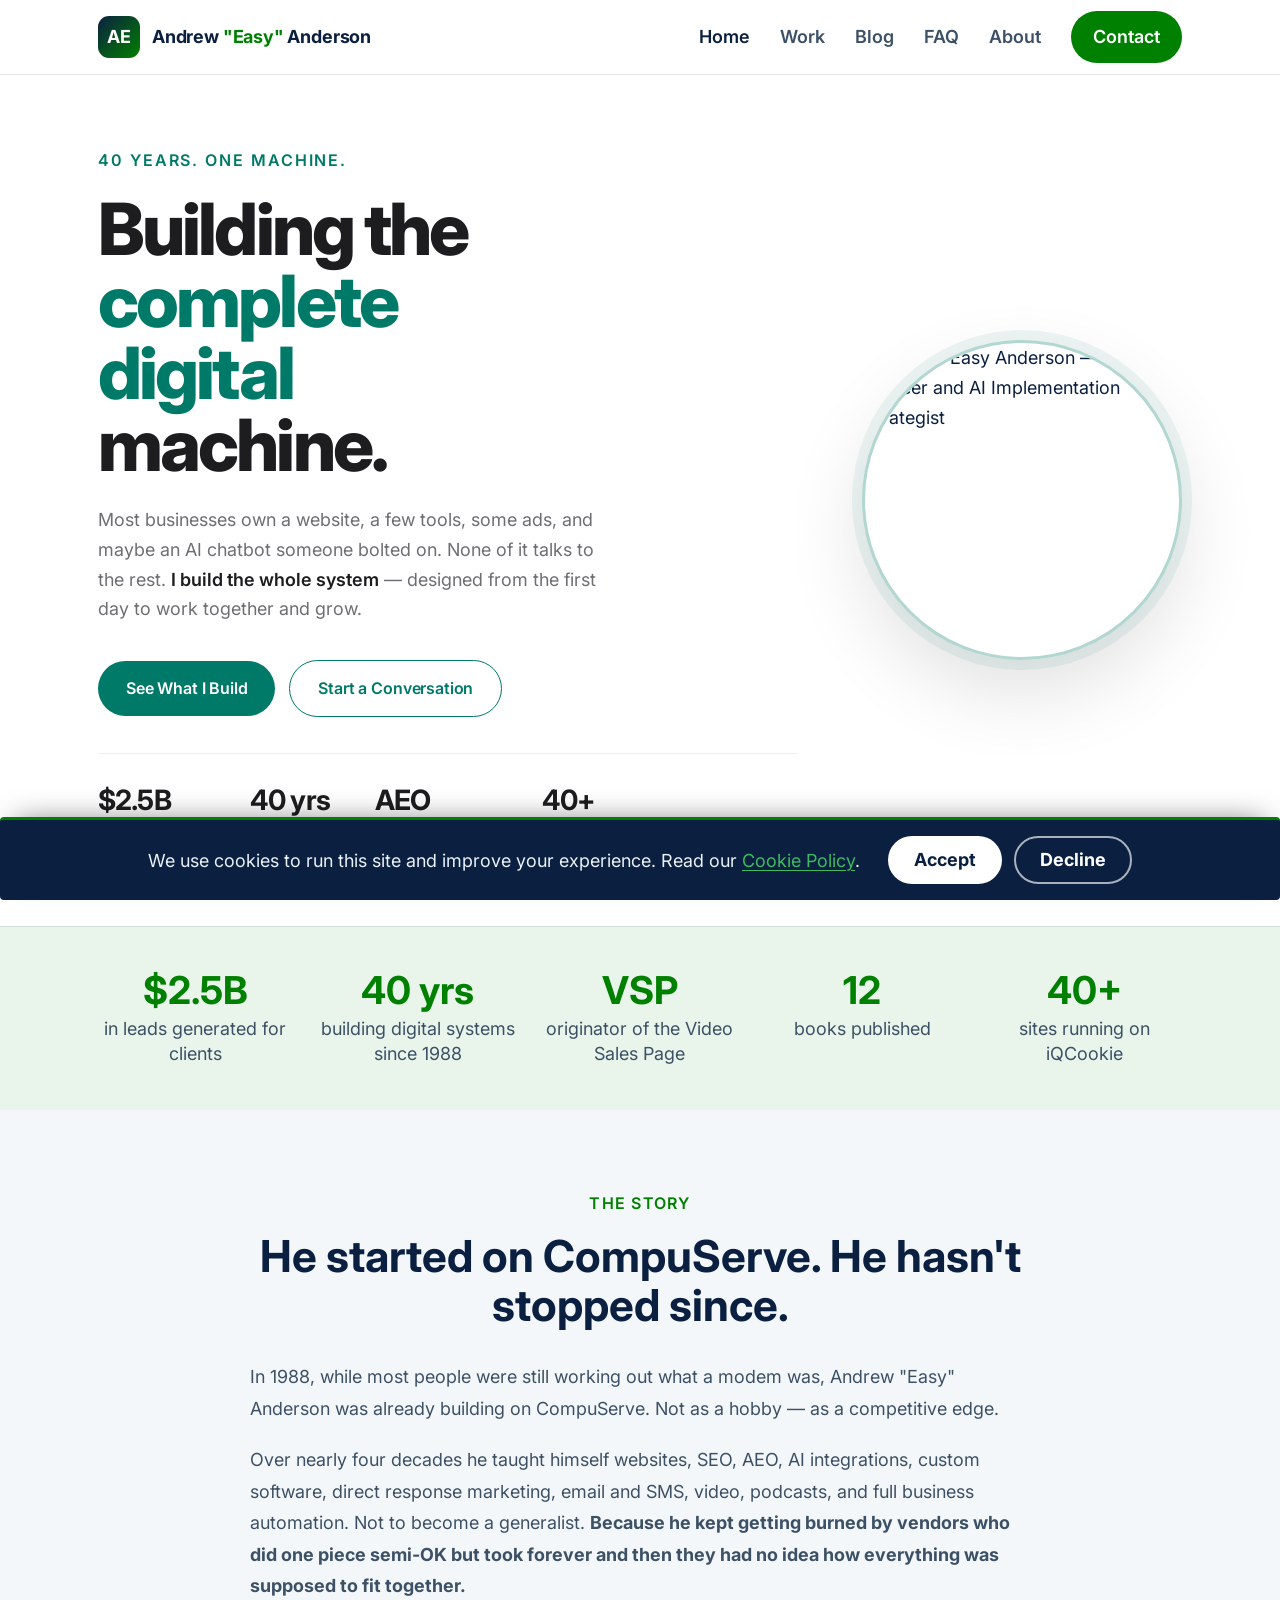
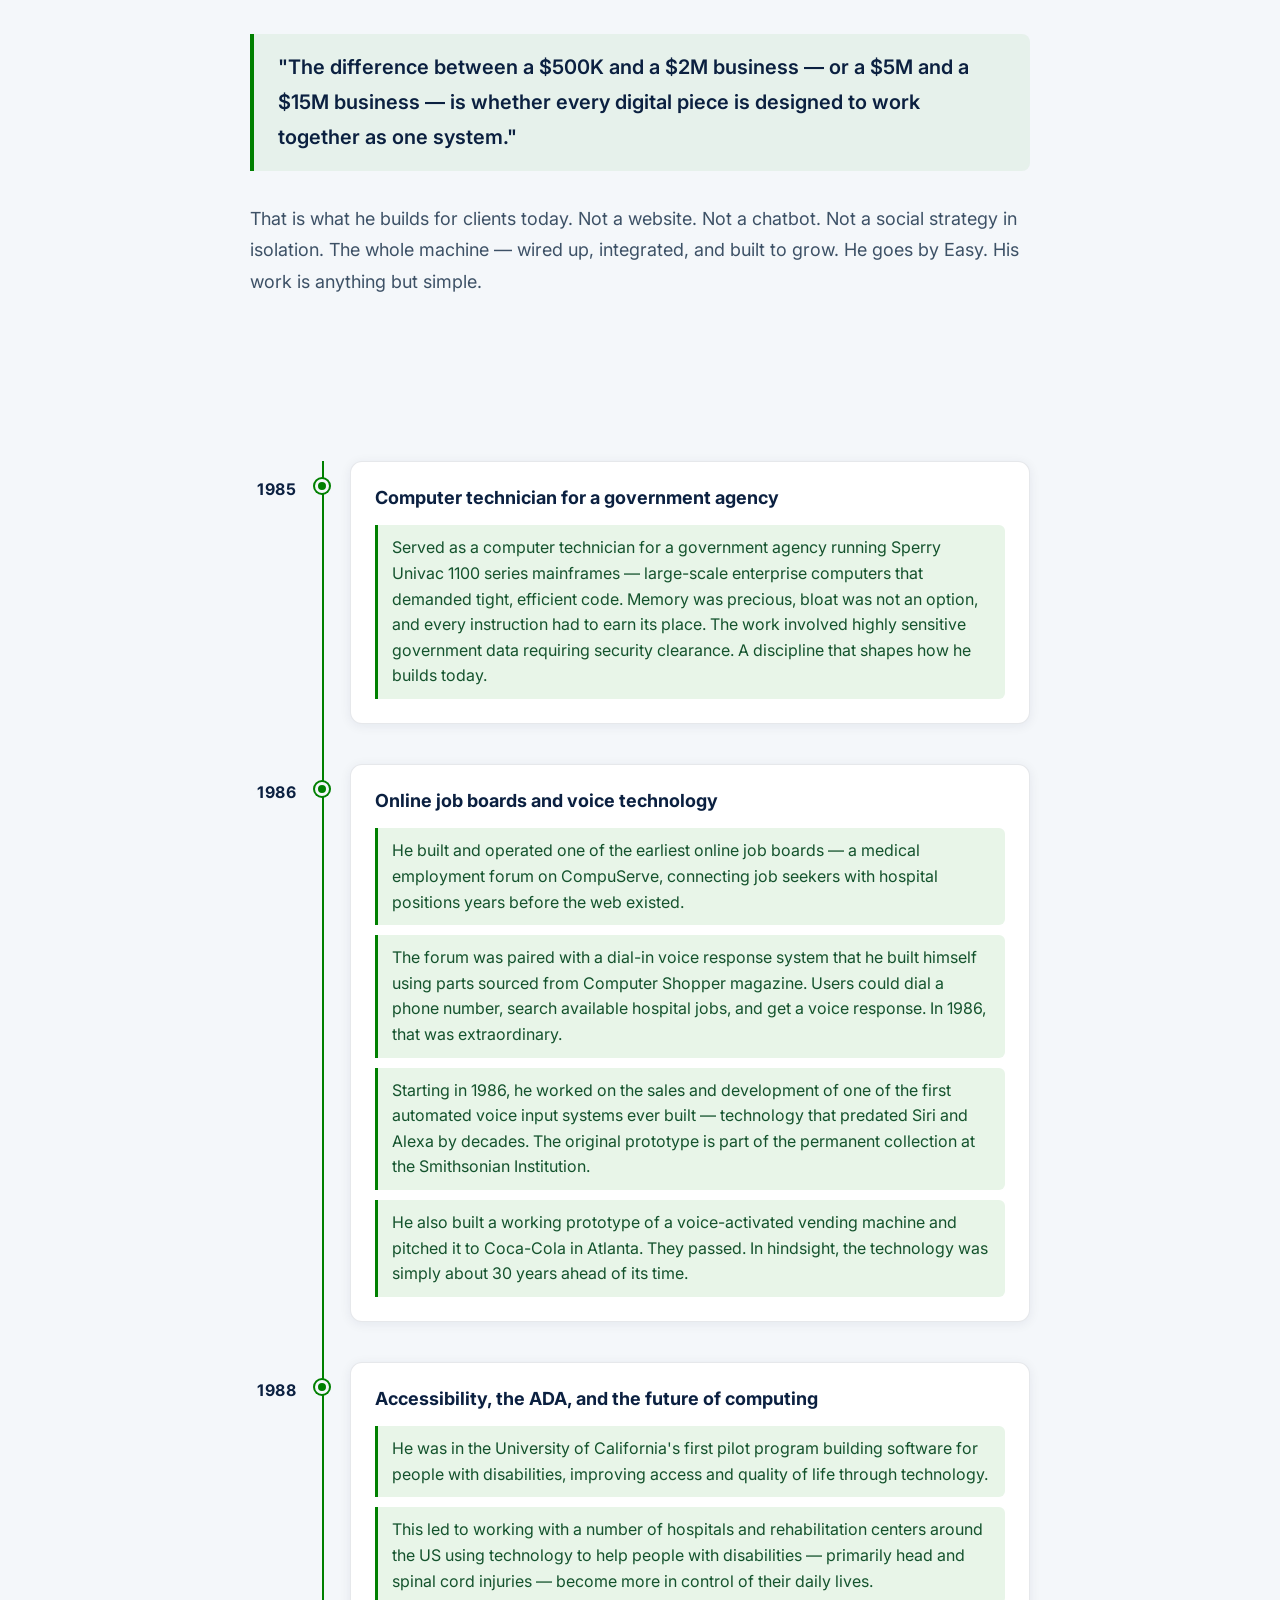
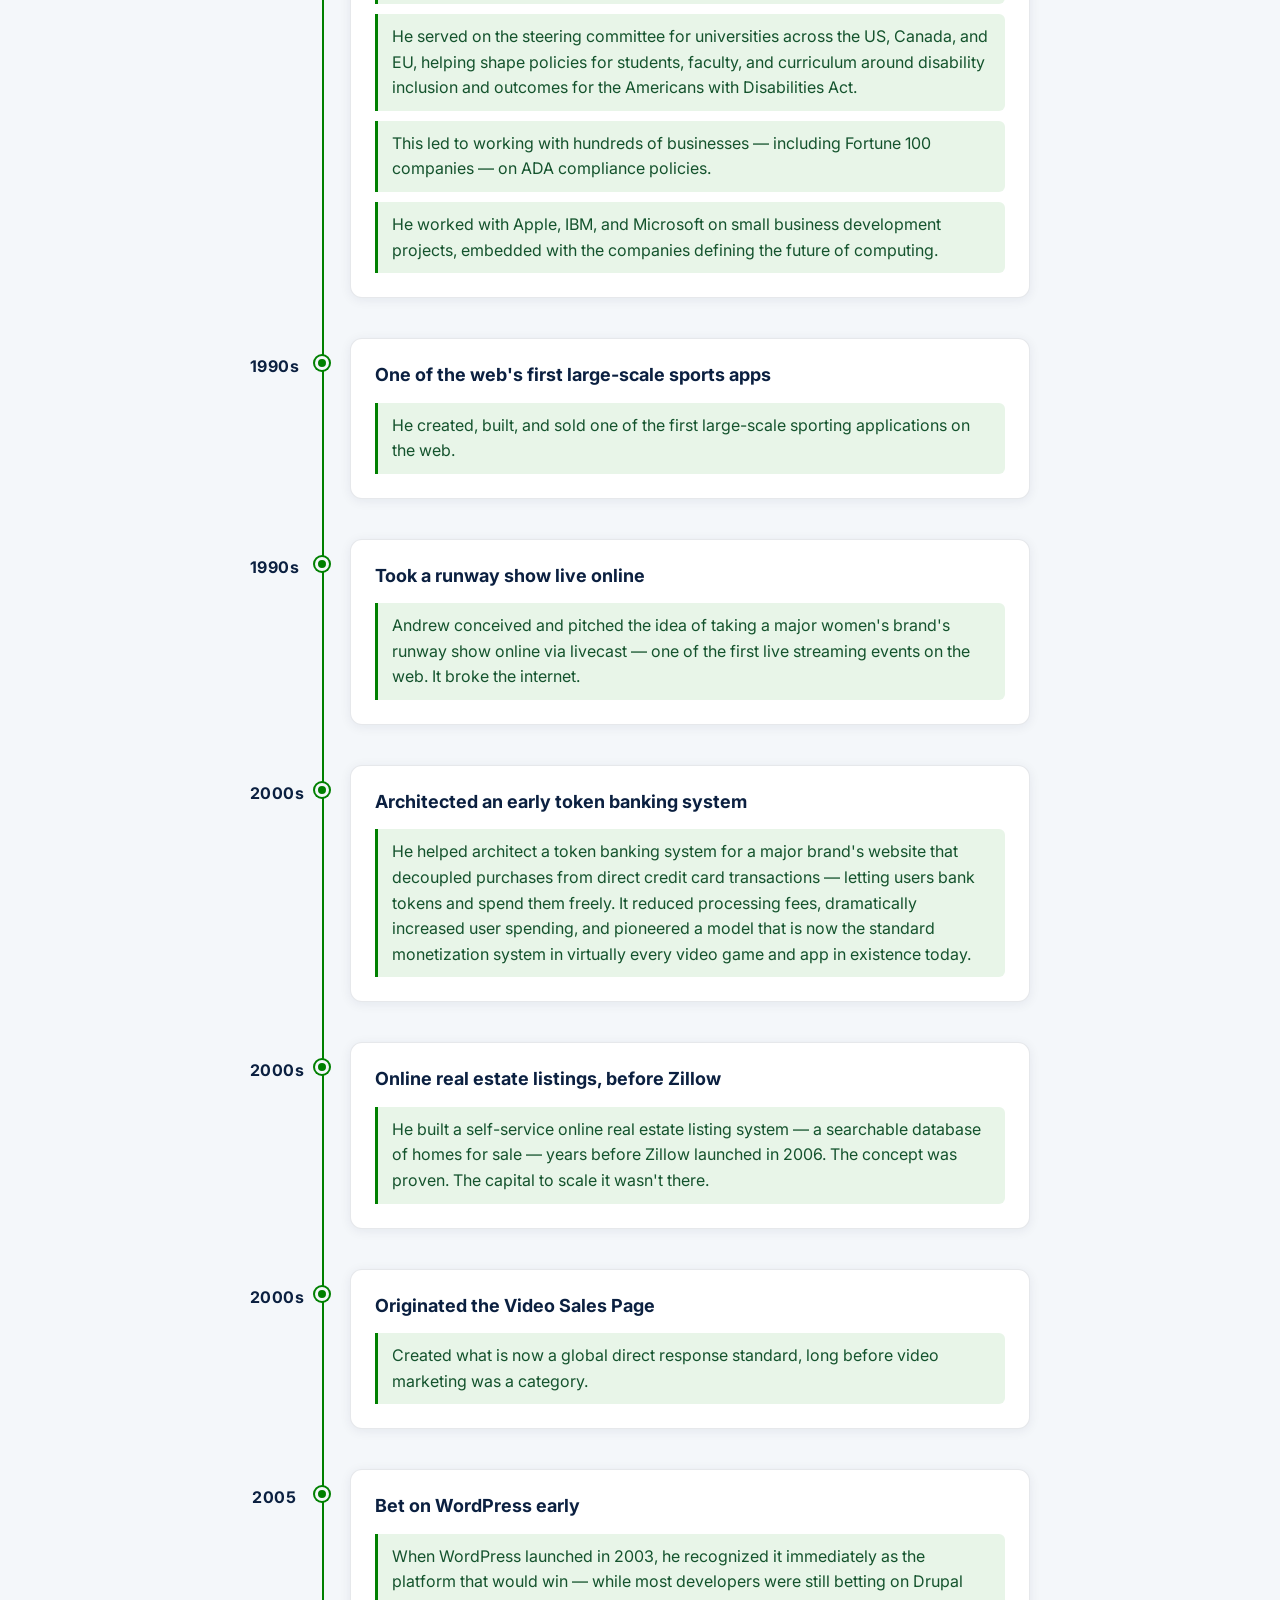
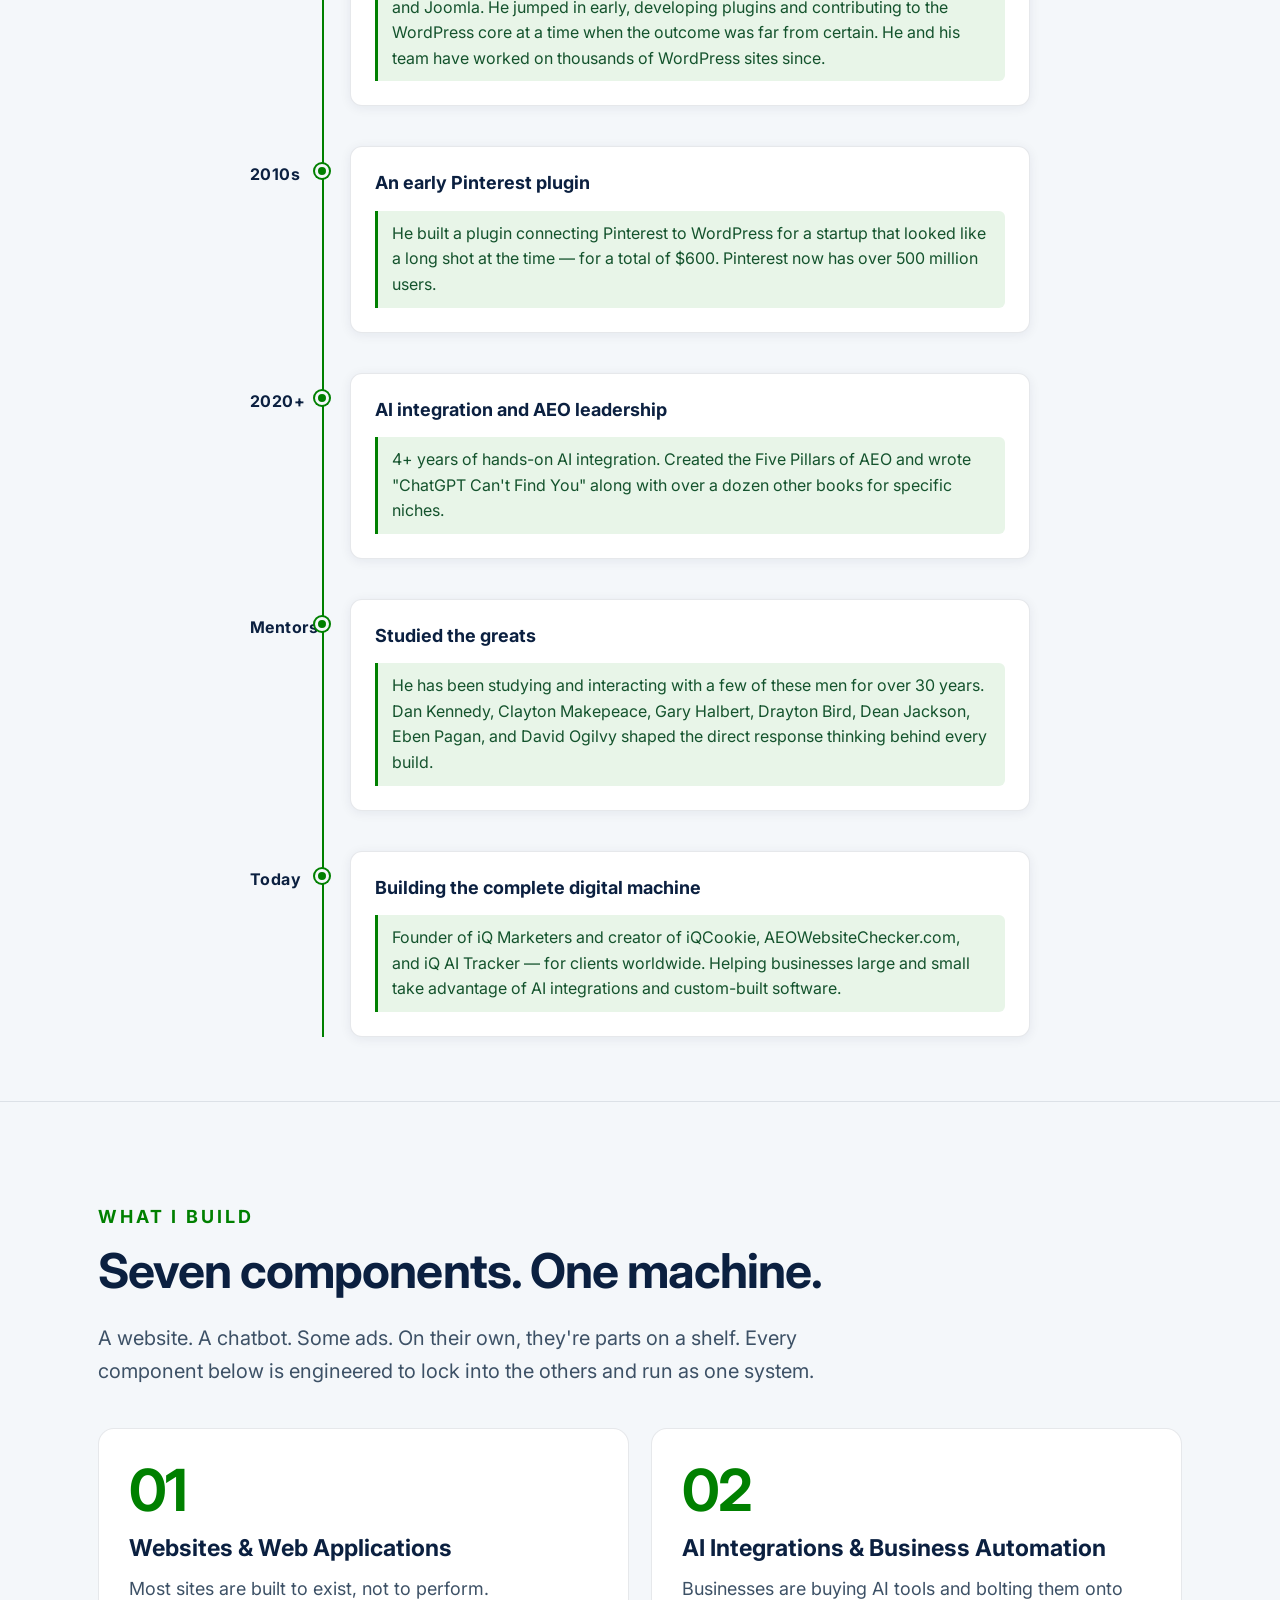
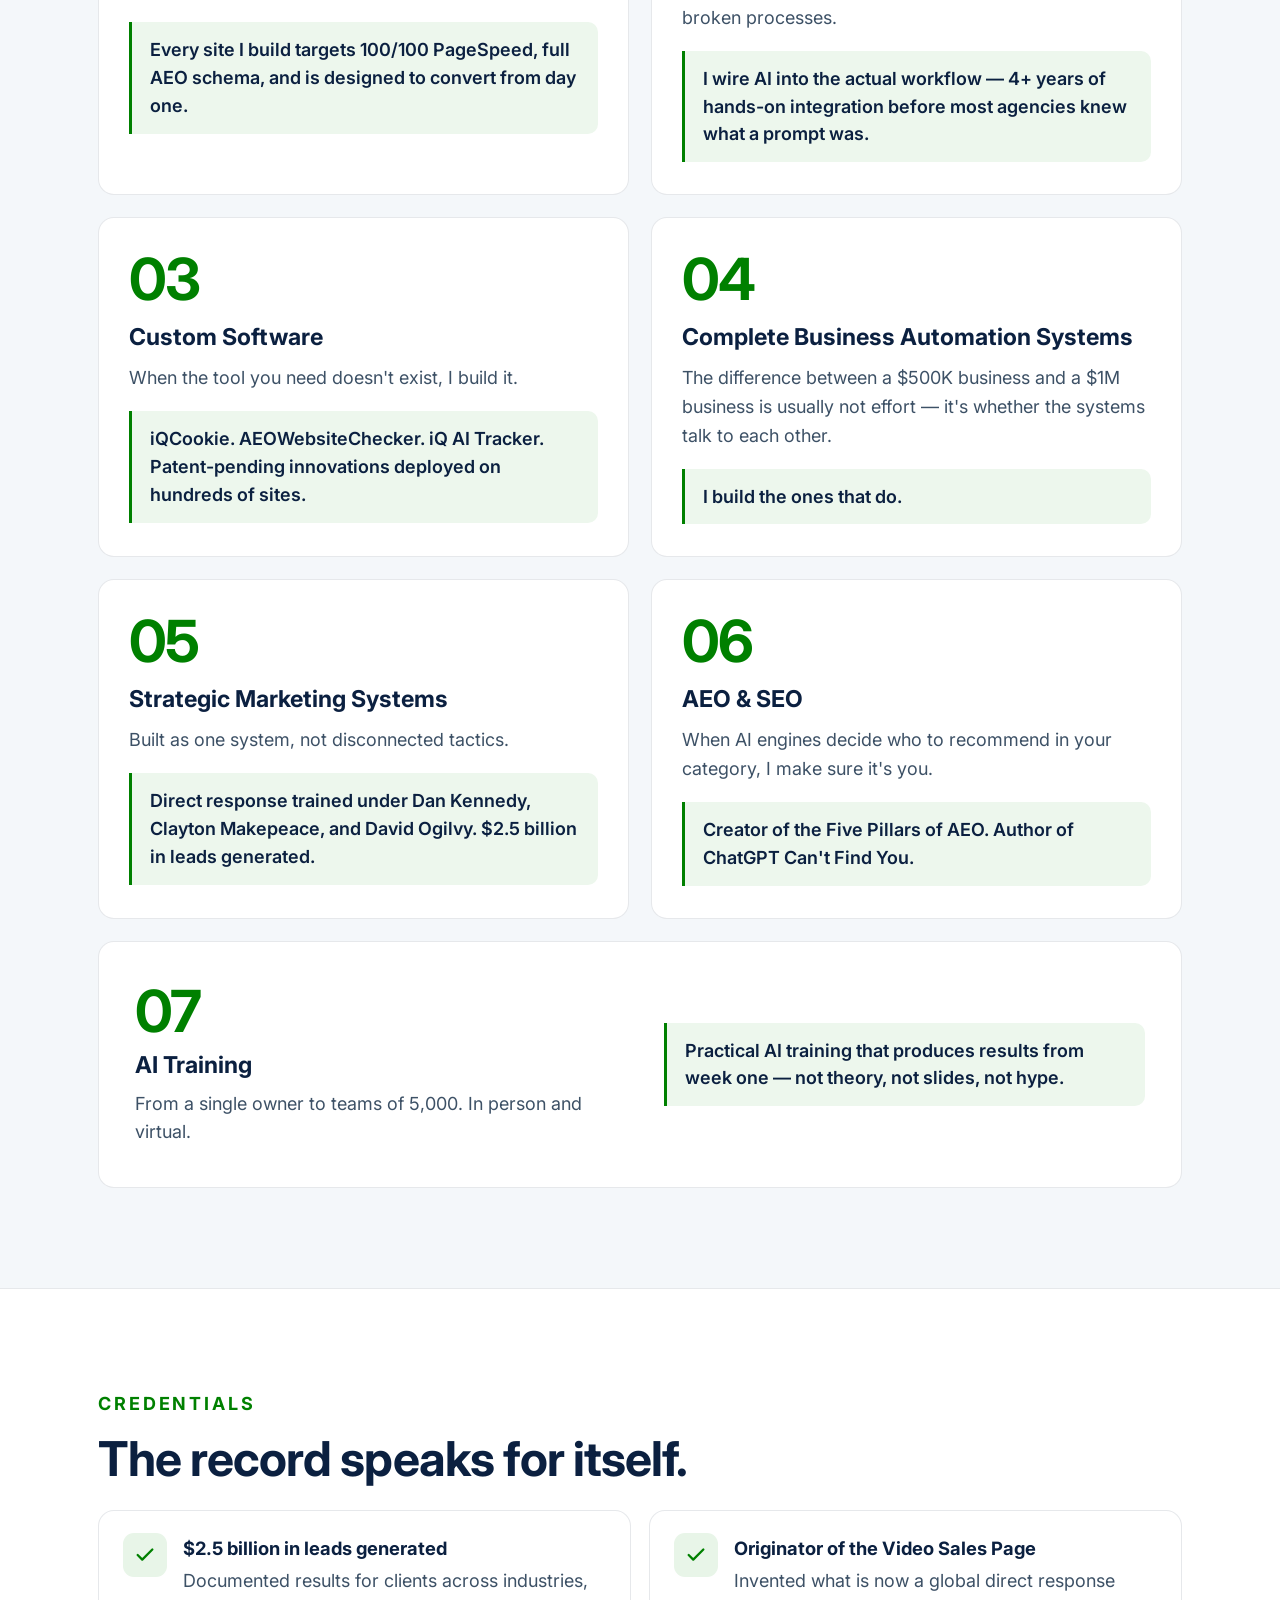
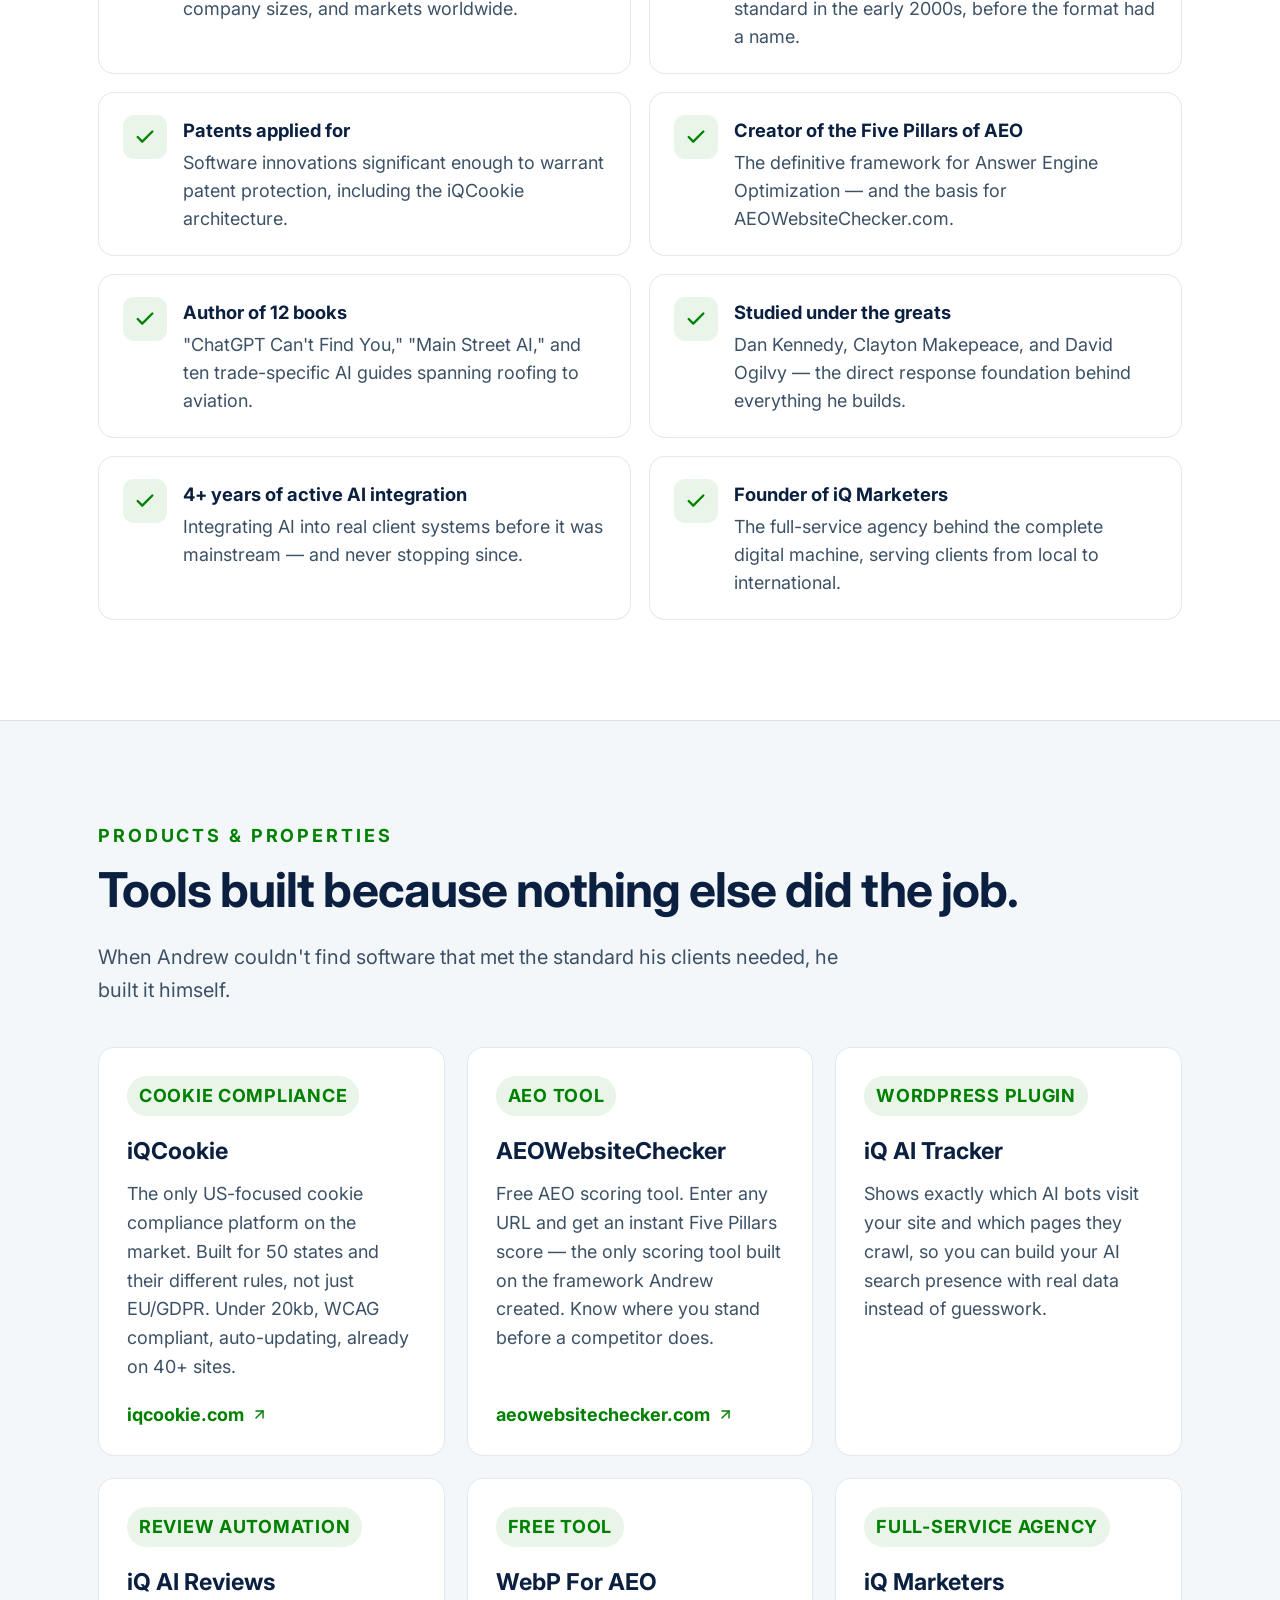
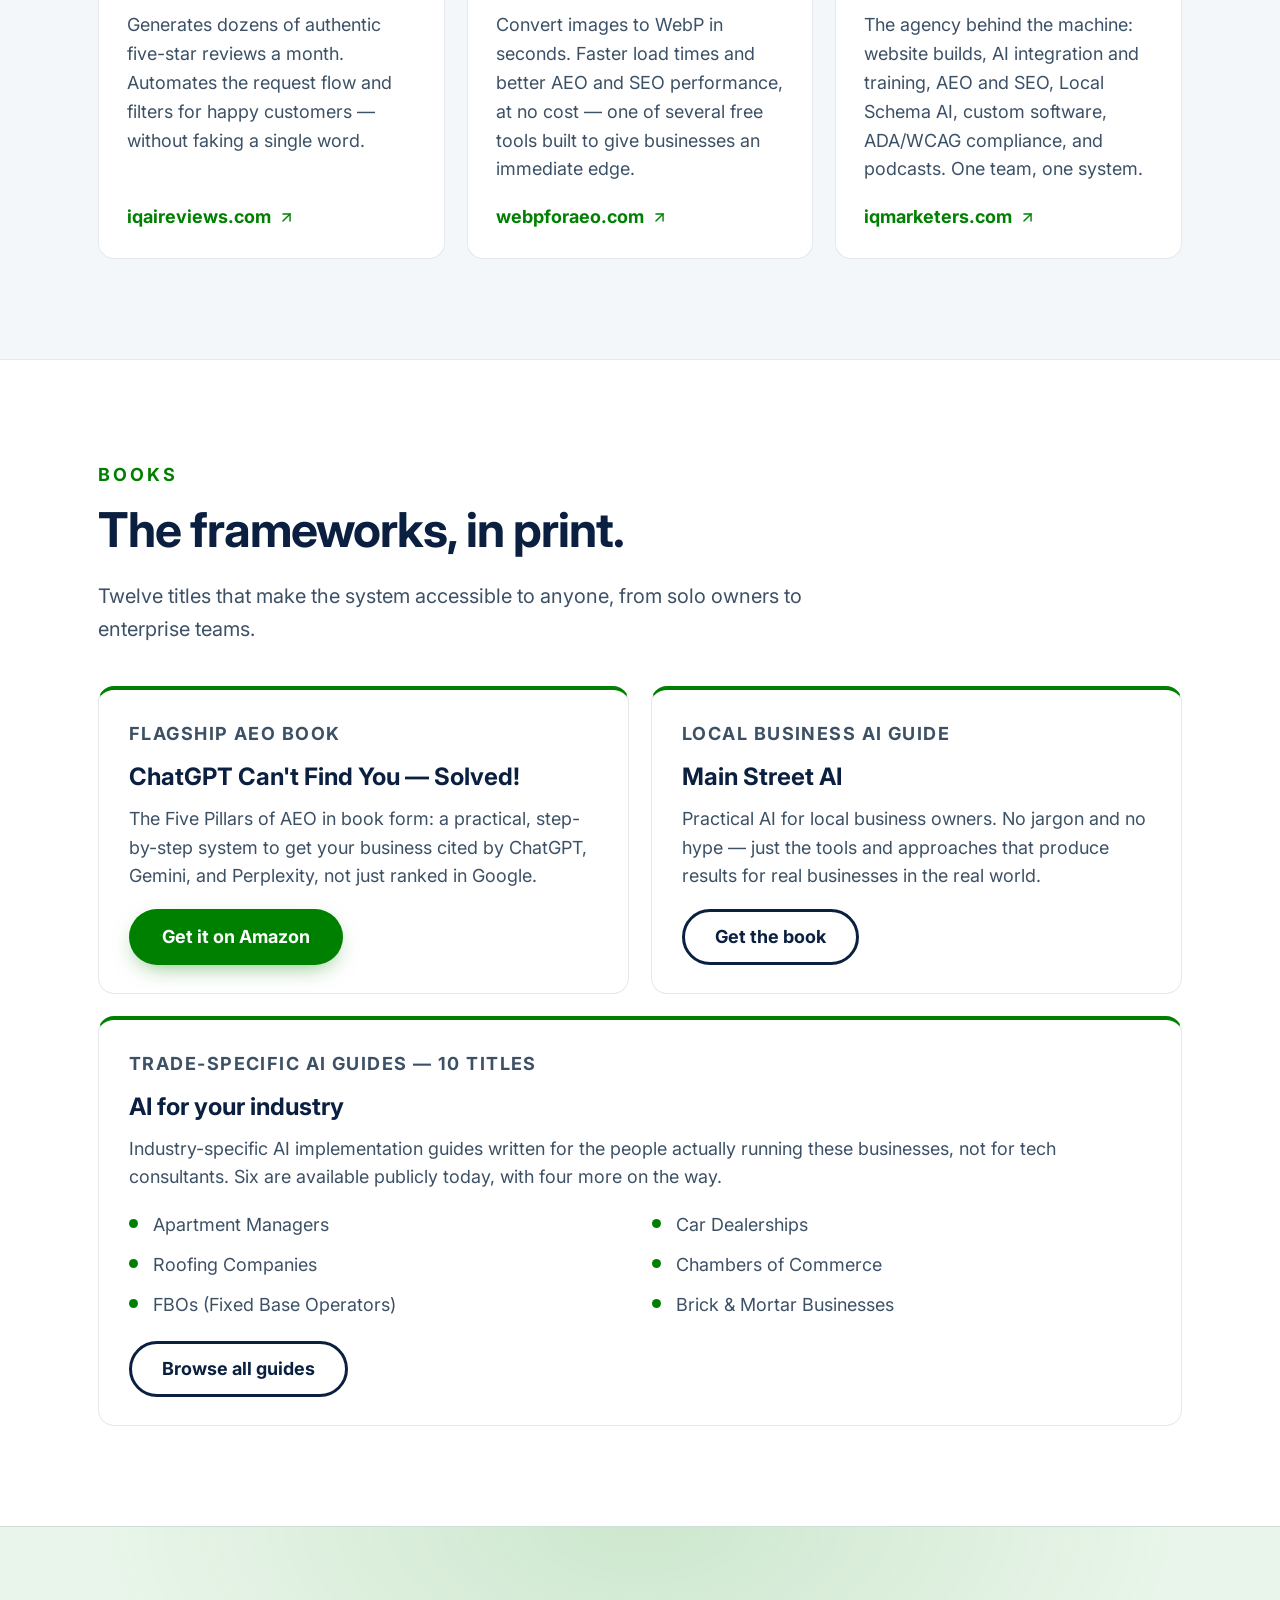
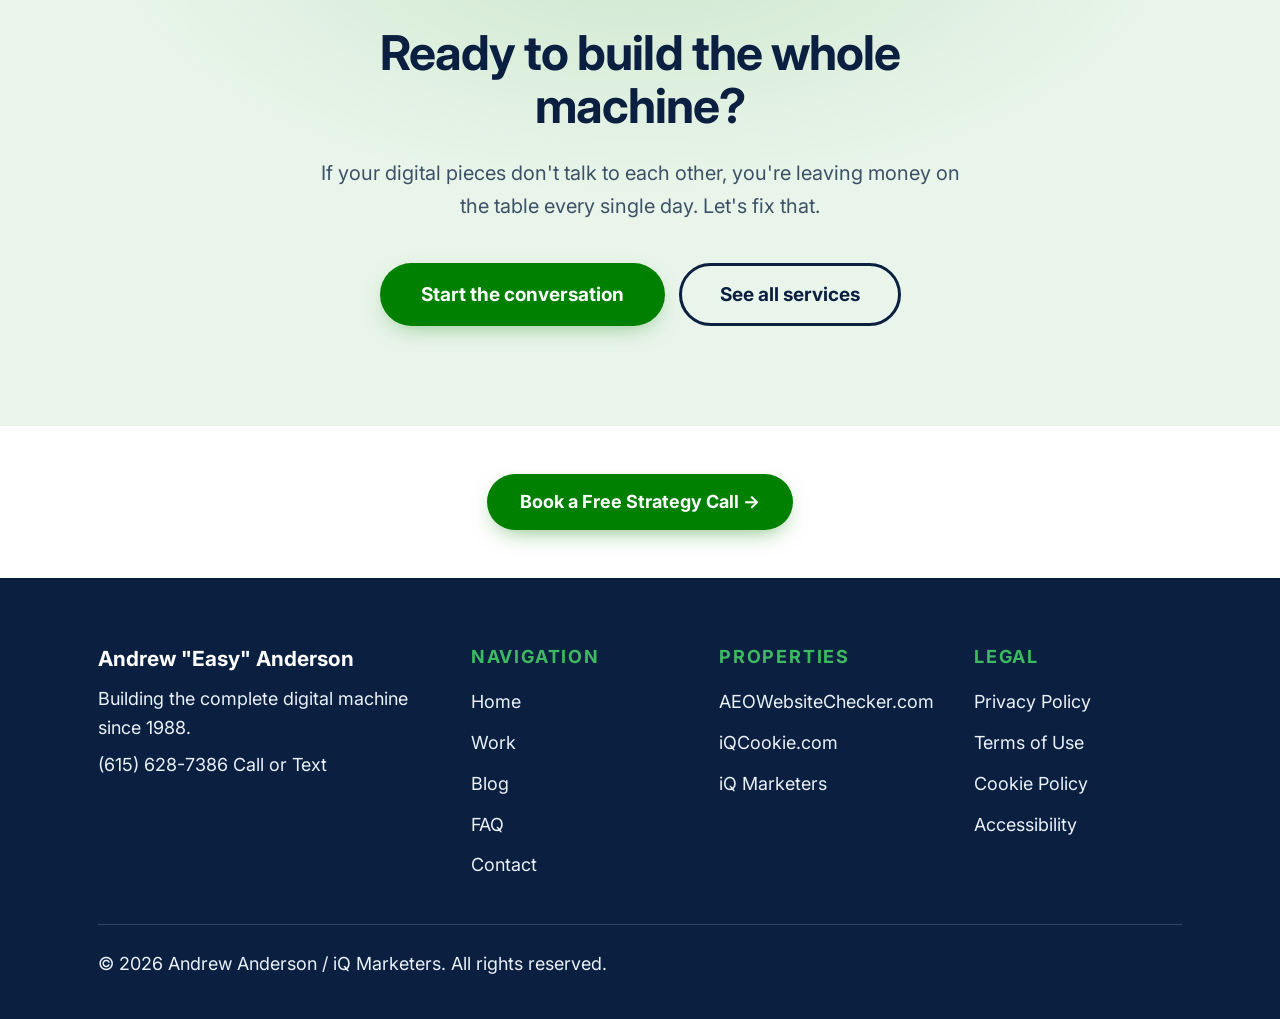
==== commit 961aa84e: "Optimize performance and SEO (PageSpeed) Performance: - Load Google Fonts asynchronously (preload + " ====
--- a/index.html
+++ b/index.html
@@ -19,9 +19,13 @@
   <!-- Fonts -->
   <link rel="preconnect" href="https://fonts.googleapis.com" />
   <link rel="preconnect" href="https://fonts.gstatic.com" crossorigin />
-  <link href="https://fonts.googleapis.com/css2?family=Inter:wght@400;500;600;700;800&display=swap" rel="stylesheet" />
+  <link rel="preload" as="style" href="https://fonts.googleapis.com/css2?family=Inter:wght@400;500;600;700;800&display=swap" onload="this.onload=null;this.rel='stylesheet'" />
+  <noscript><link rel="stylesheet" href="https://fonts.googleapis.com/css2?family=Inter:wght@400;500;600;700;800&display=swap" /></noscript>
 
   <link rel="stylesheet" href="assets/css/style.css" />
+
+  <!-- Preload the LCP hero portrait -->
+  <link rel="preload" as="image" href="/assets/images/andrew-easy-anderson-aeo-pioneer.webp" fetchpriority="high" />
 
   <!-- JSON-LD: Person -->
   <script type="application/ld+json">
@@ -125,6 +129,8 @@
               width="320"
               height="320"
               loading="eager"
+              fetchpriority="high"
+              decoding="async"
             >
           </div>
         </div>
@@ -674,6 +680,6 @@
     </div>
   </footer>
 
-  <script src="assets/js/main.js"></script>
+  <script src="assets/js/main.js" defer></script>
 </body>
 </html>
--- a/assets/css/style.css
+++ b/assets/css/style.css
@@ -1870,7 +1870,7 @@
   font-weight: 600;
   letter-spacing: 0.12em;
   text-transform: uppercase;
-  color: #00A389;
+  color: #007A68;
   margin-bottom: 20px;
 }
 
@@ -1886,7 +1886,7 @@
 }
 
 .hero-accent {
-  color: #00A389;
+  color: #007A68;
 }
 
 .hero-sub {
@@ -1914,7 +1914,7 @@
 
 .btn-hero-fill {
   display: inline-block;
-  background: #00A389;
+  background: #007A68;
   color: #ffffff;
   font-family: var(--font-display);
   font-size: 1rem;
@@ -1930,24 +1930,24 @@
 }
 
 .btn-hero-fill:hover {
-  background: #008a74;
+  background: #006152;
 }
 
 .btn-hero-fill:focus-visible {
-  outline: 3px solid #00A389;
+  outline: 3px solid #007A68;
   outline-offset: 3px;
 }
 
 .btn-hero-outline {
   display: inline-block;
   background: transparent;
-  color: #00A389;
+  color: #007A68;
   font-family: var(--font-display);
   font-size: 1rem;
   font-weight: 600;
   padding: 14px 28px;
   border-radius: 980px;
-  border: 1.5px solid #00A389;
+  border: 1.5px solid #007A68;
   cursor: pointer;
   letter-spacing: -0.01em;
   text-decoration: none;
@@ -1956,12 +1956,12 @@
 }
 
 .btn-hero-outline:hover {
-  background: #00A389;
+  background: #007A68;
   color: #ffffff;
 }
 
 .btn-hero-outline:focus-visible {
-  outline: 3px solid #00A389;
+  outline: 3px solid #007A68;
   outline-offset: 3px;
 }
 
@@ -1995,9 +1995,9 @@
   height: 320px;
   border-radius: 50%;
   overflow: hidden;
-  border: 3px solid rgba(0,163,137,0.25);
+  border: 3px solid rgba(0,122,104,0.30);
   box-shadow:
-    0 0 0 10px rgba(0,163,137,0.06),
+    0 0 0 10px rgba(0,122,104,0.07),
     0 32px 80px rgba(0,0,0,0.12);
 }
 
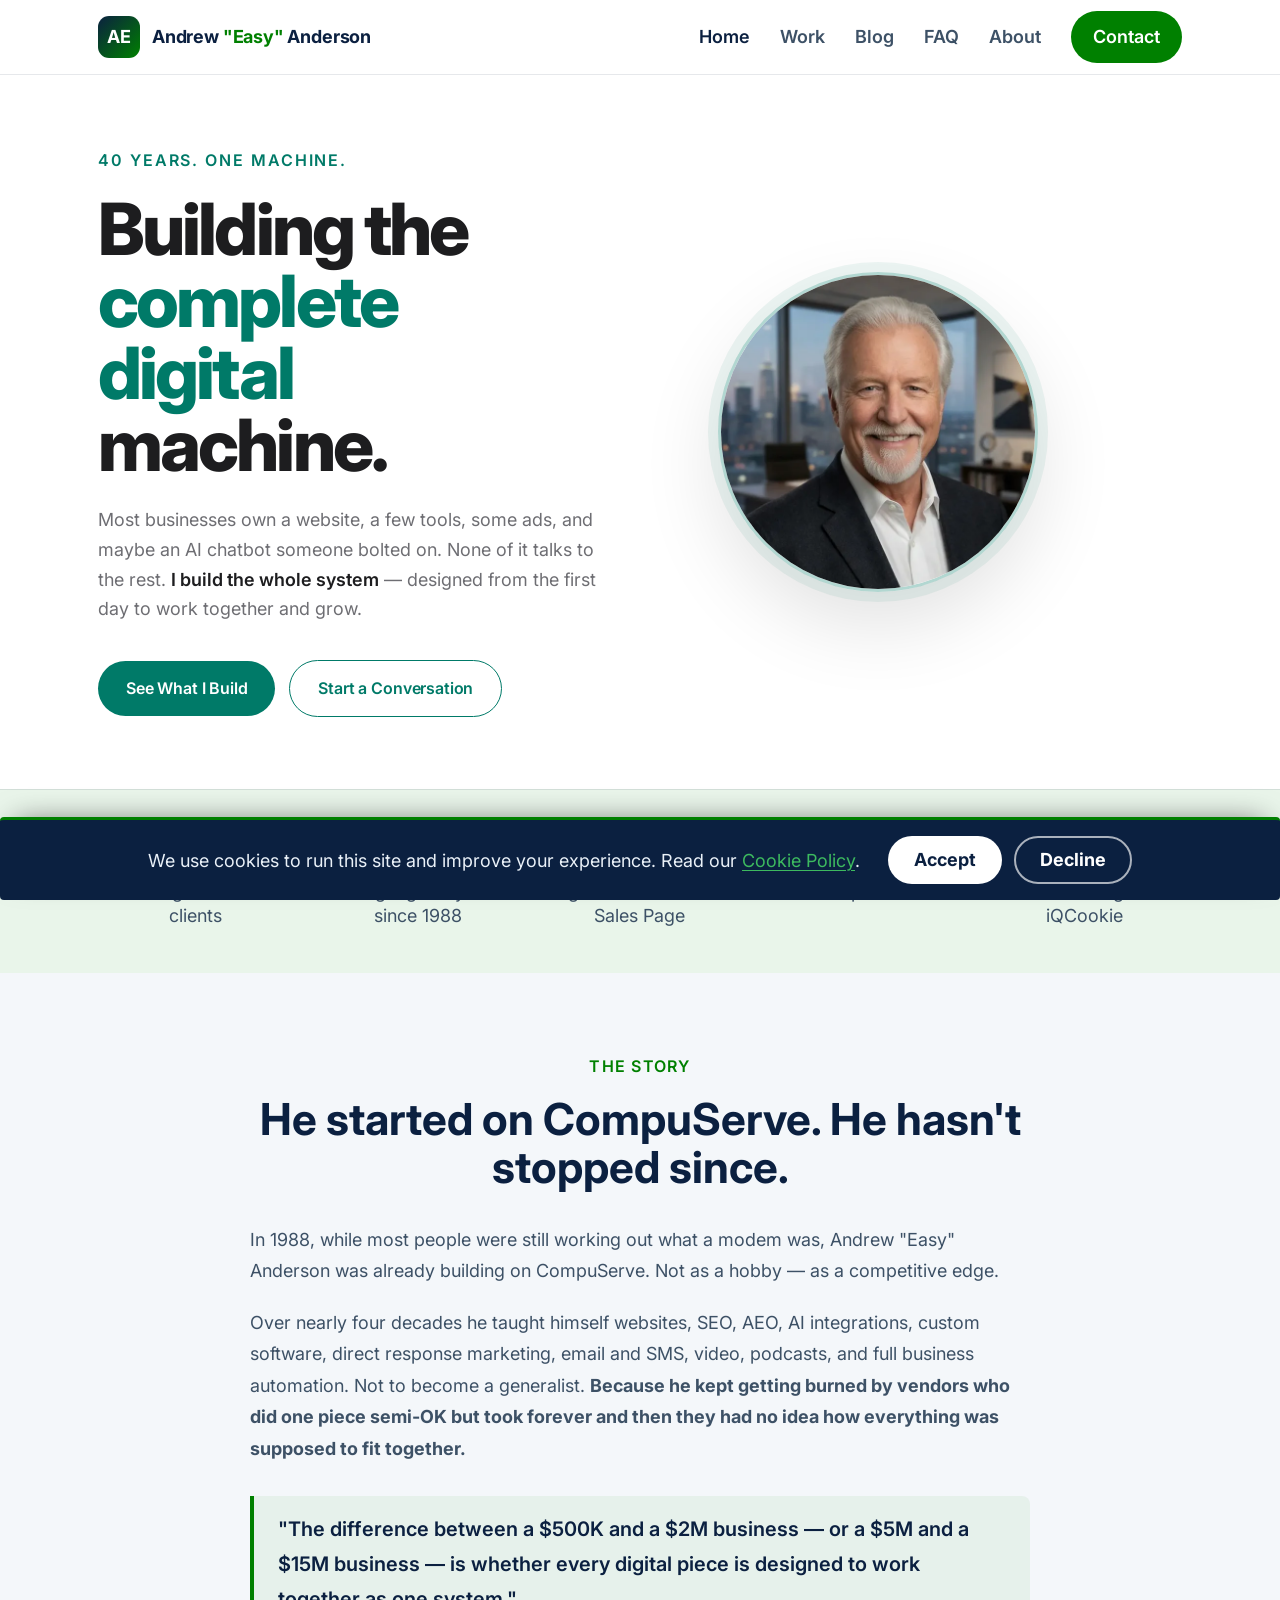
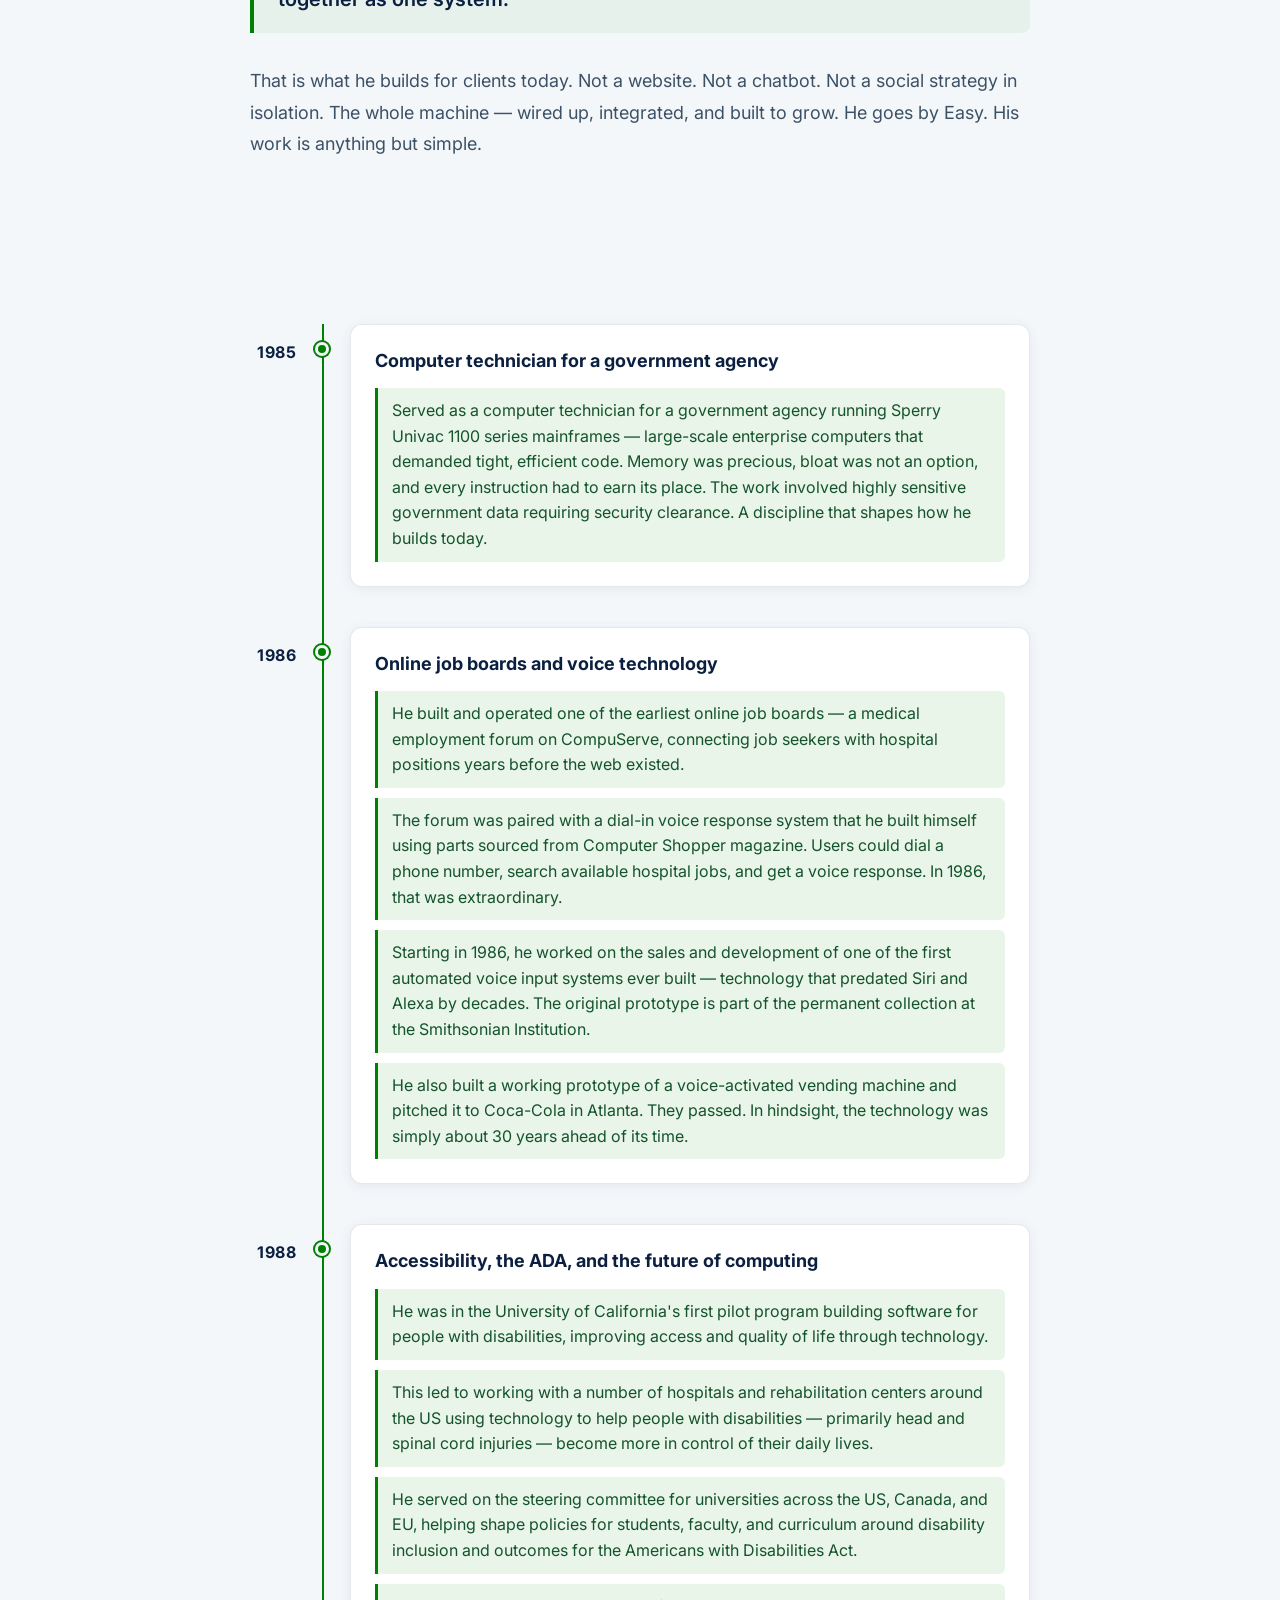
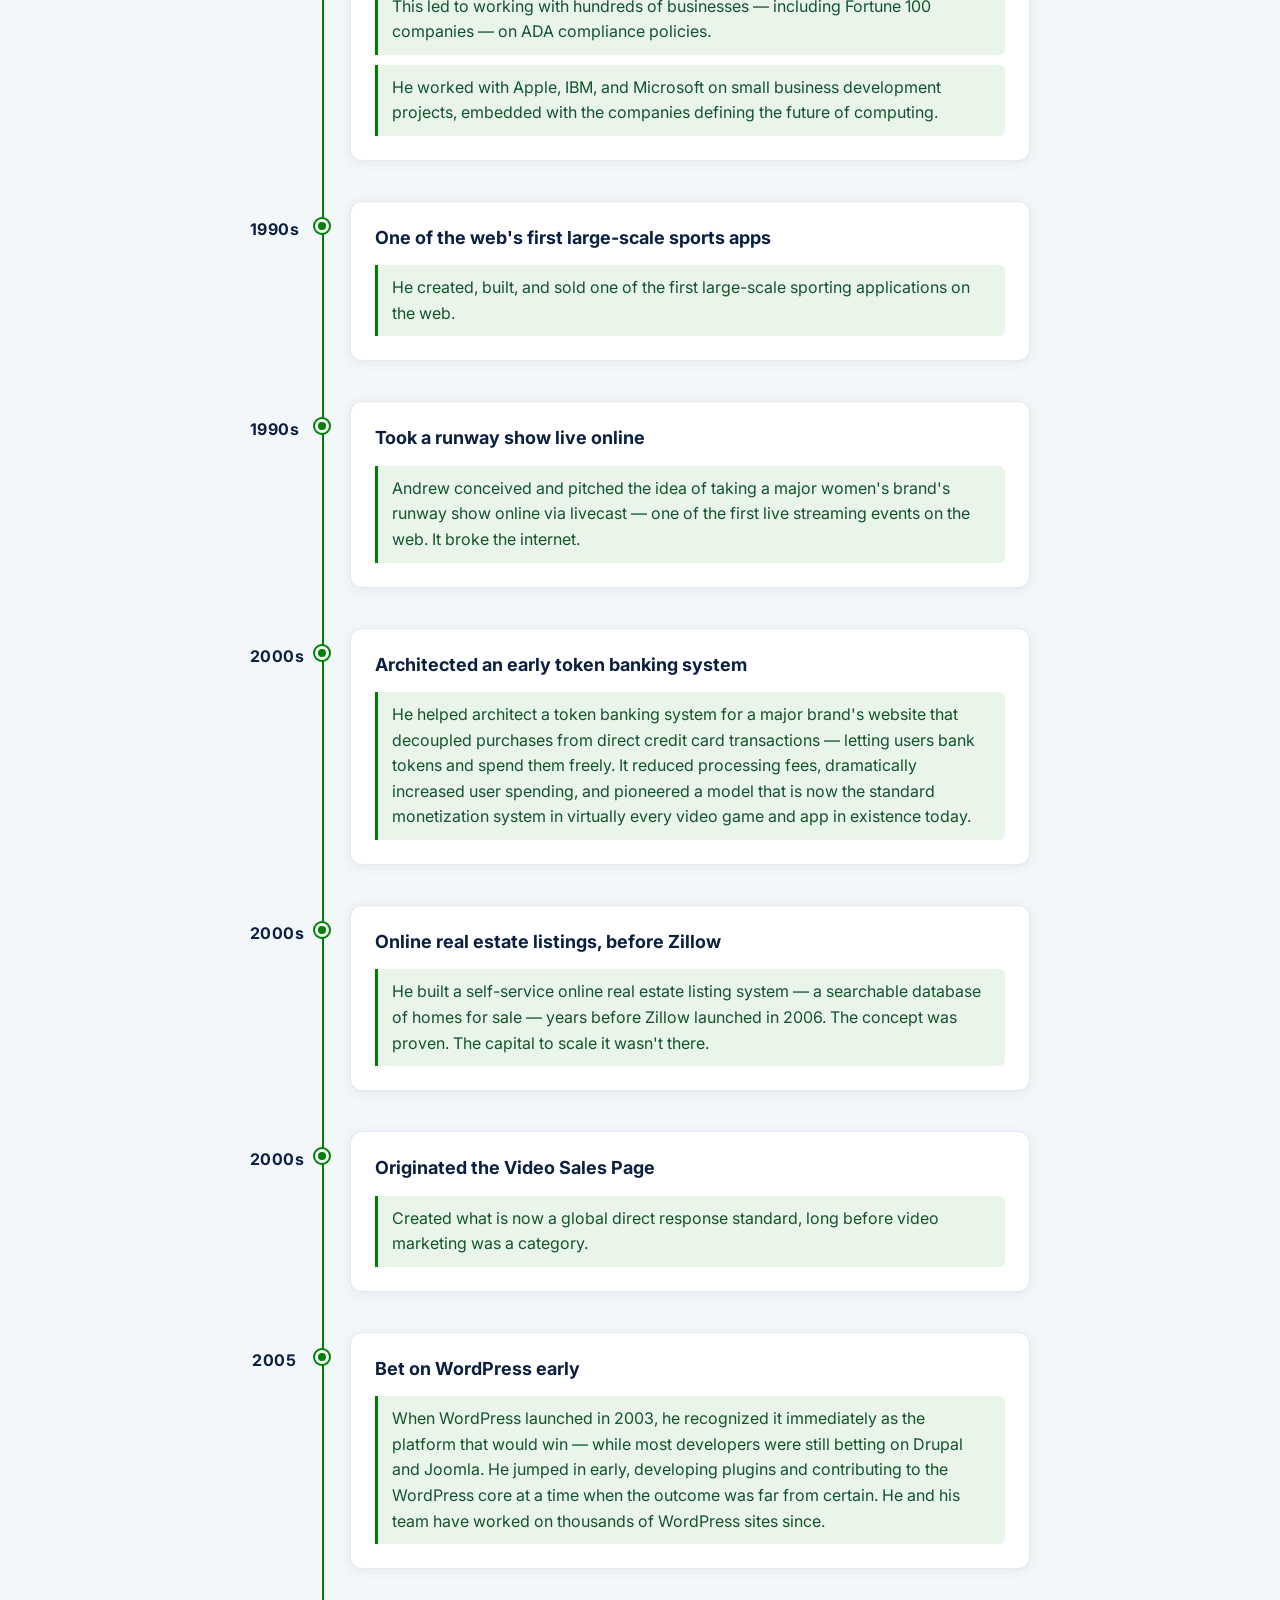
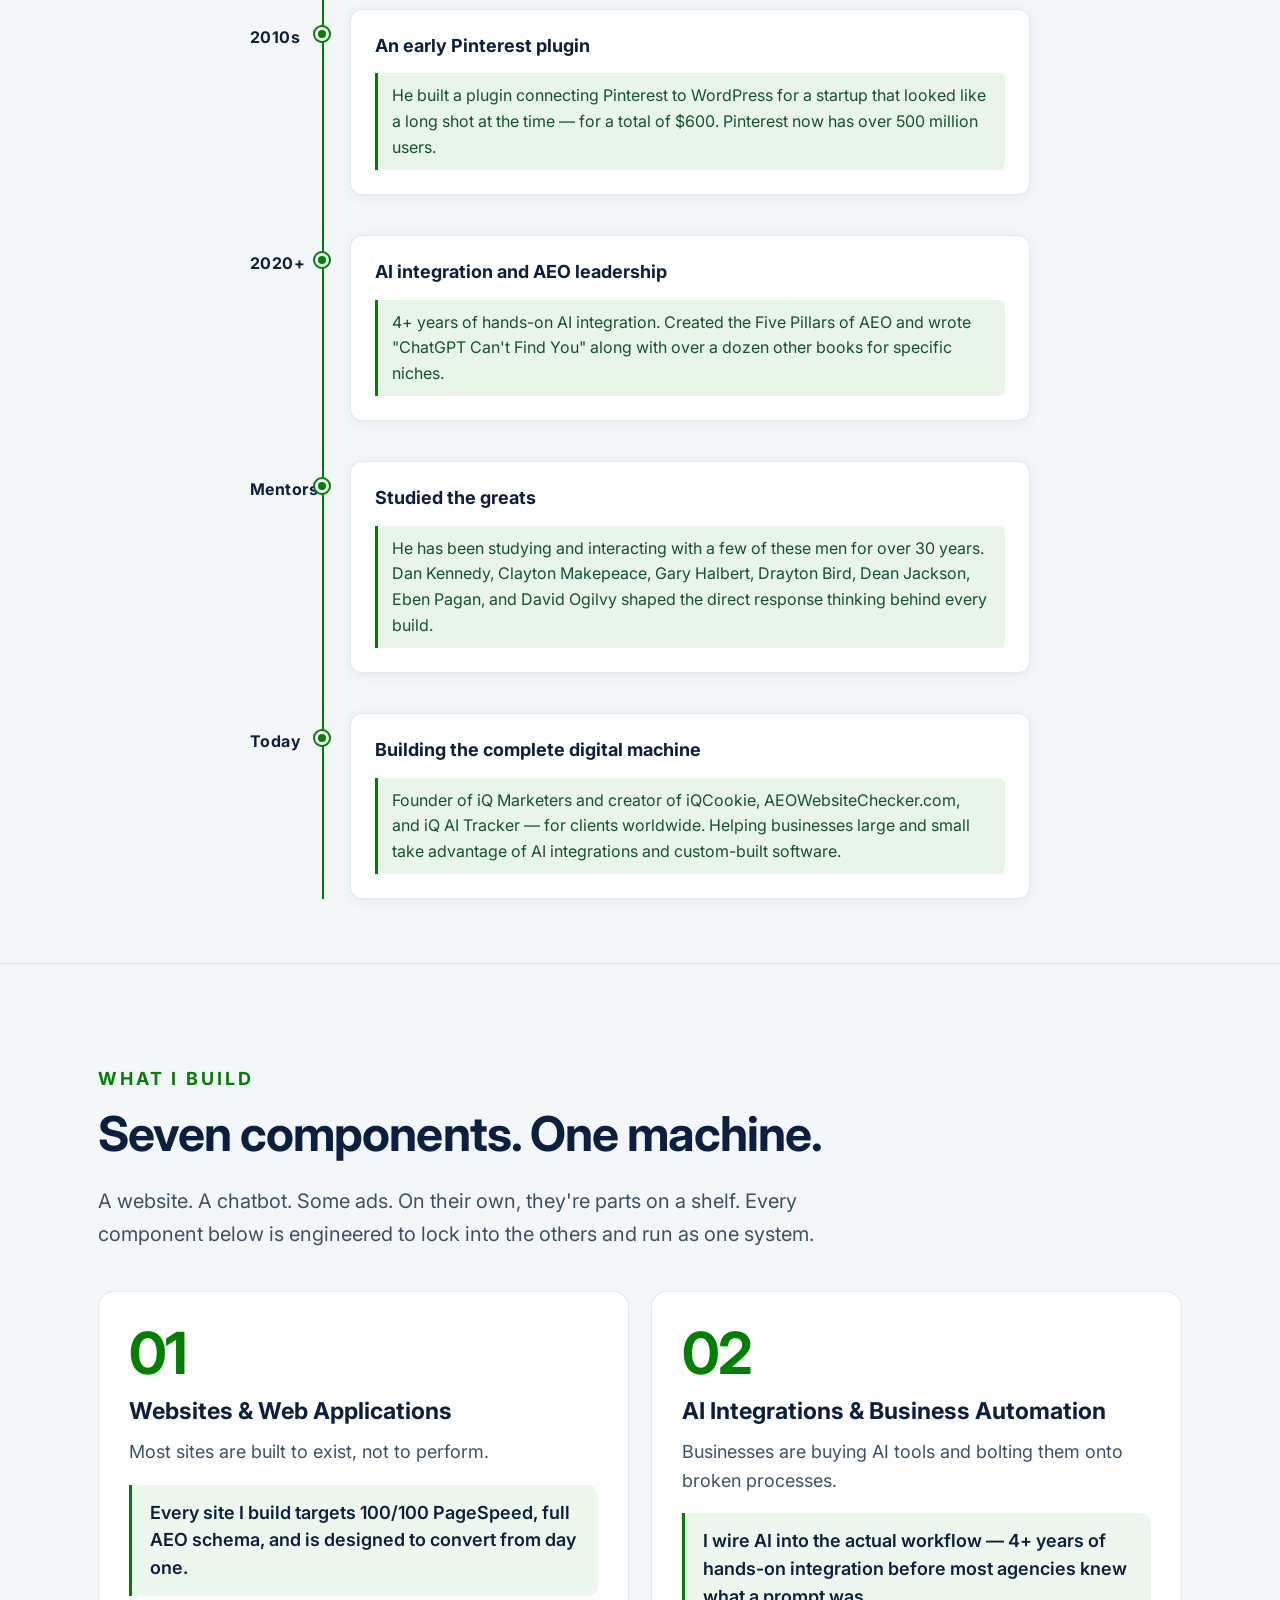
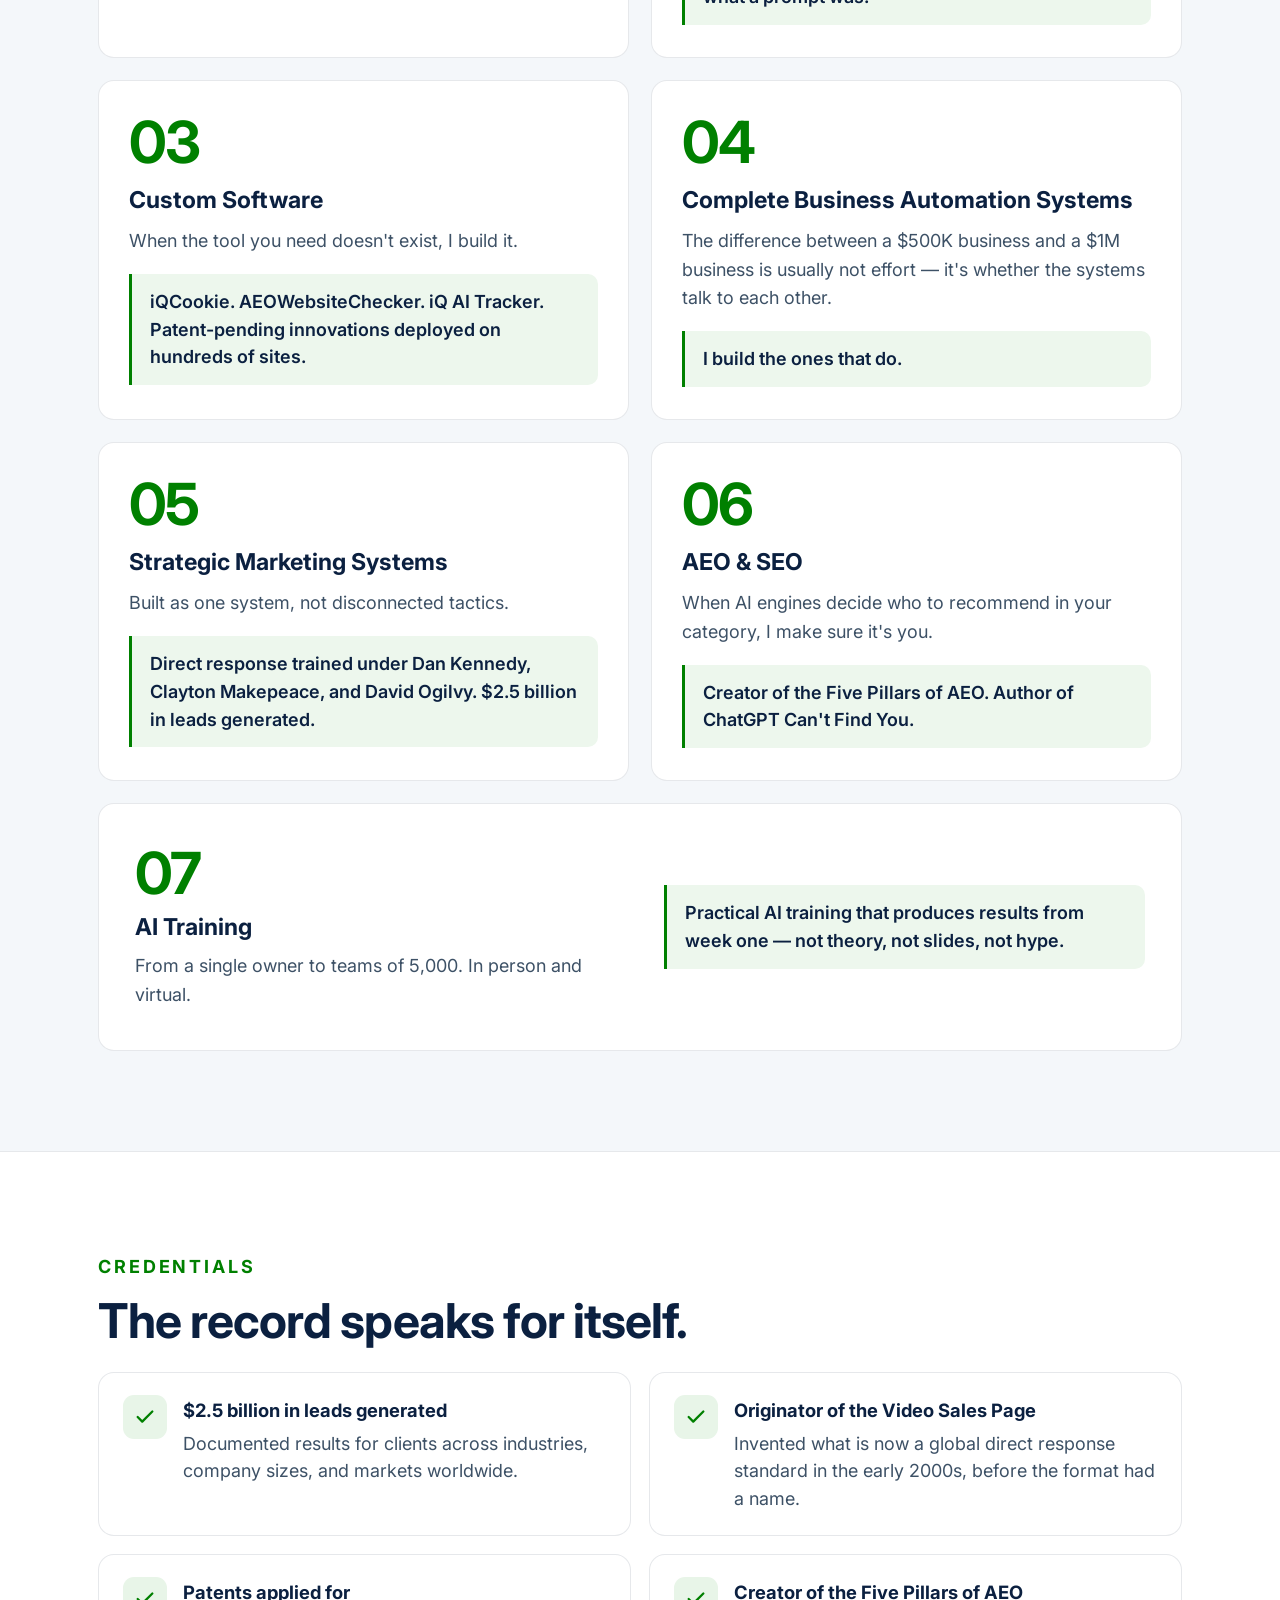
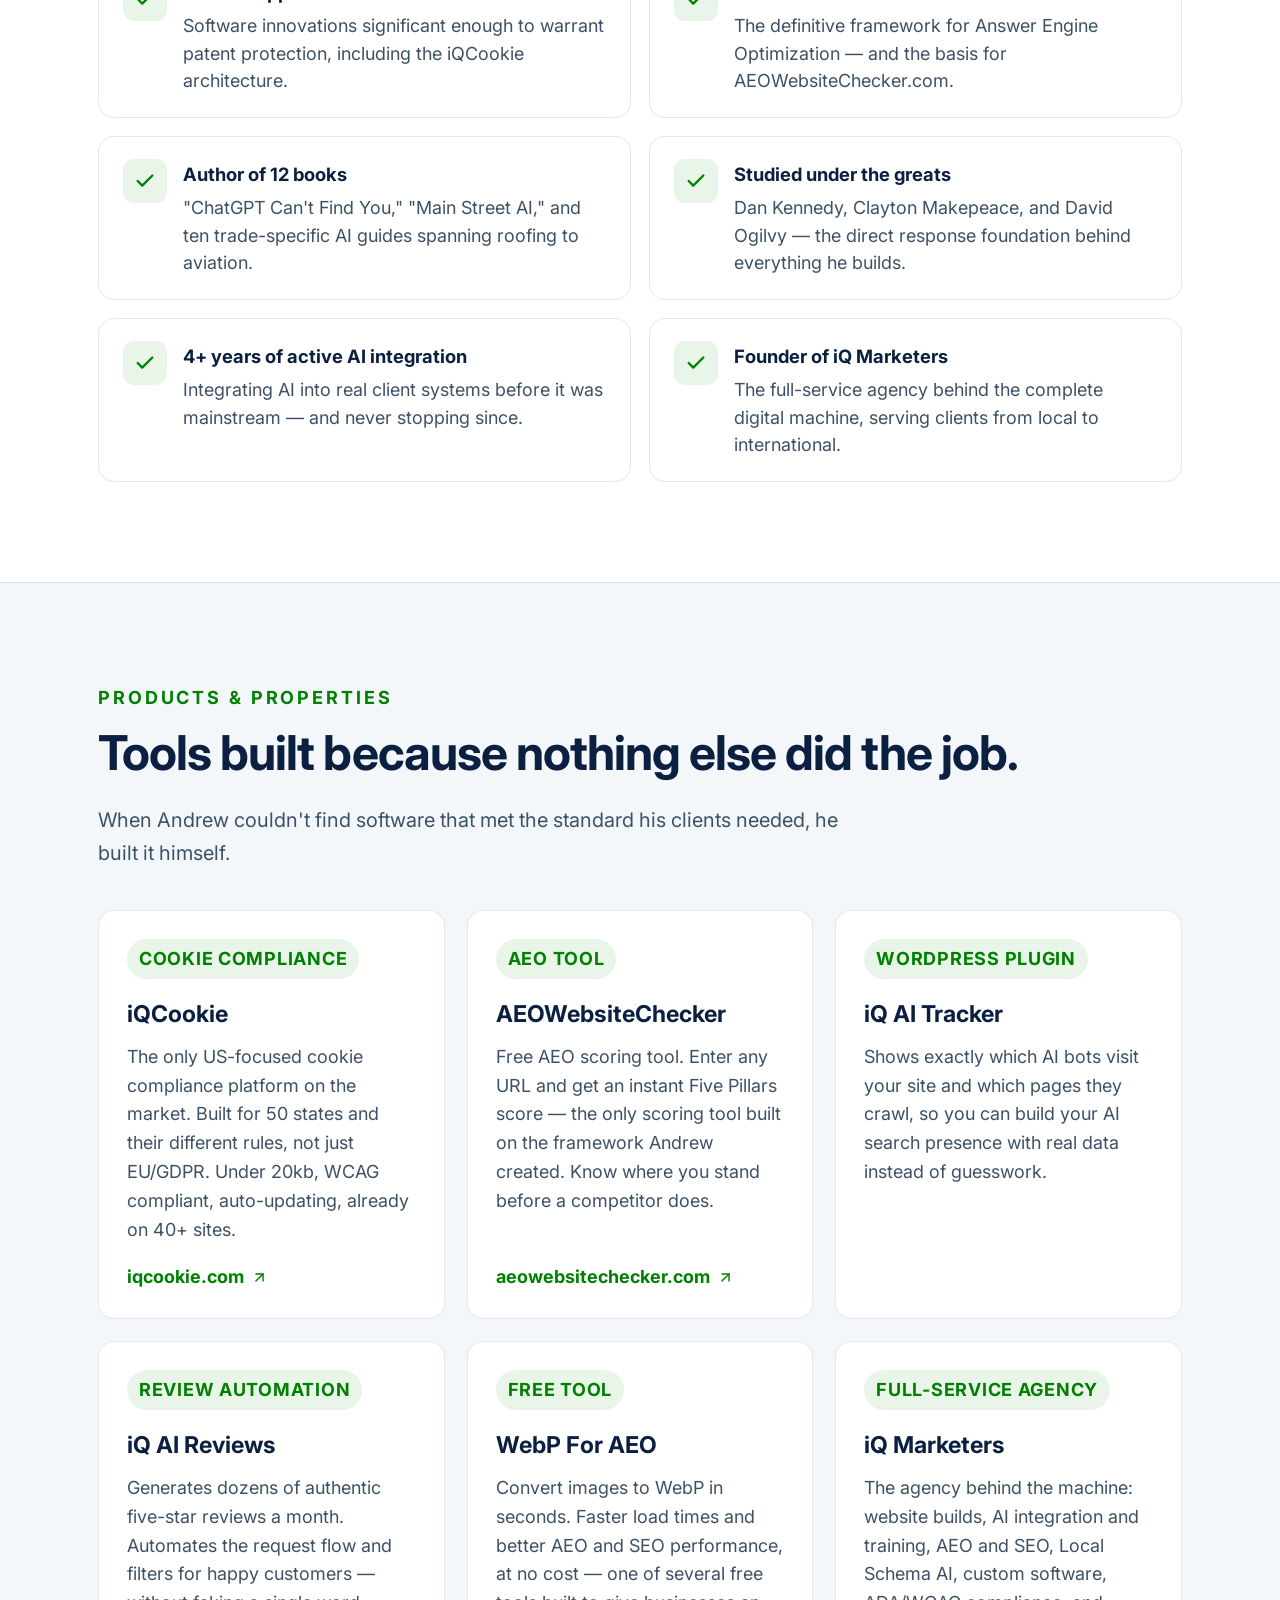
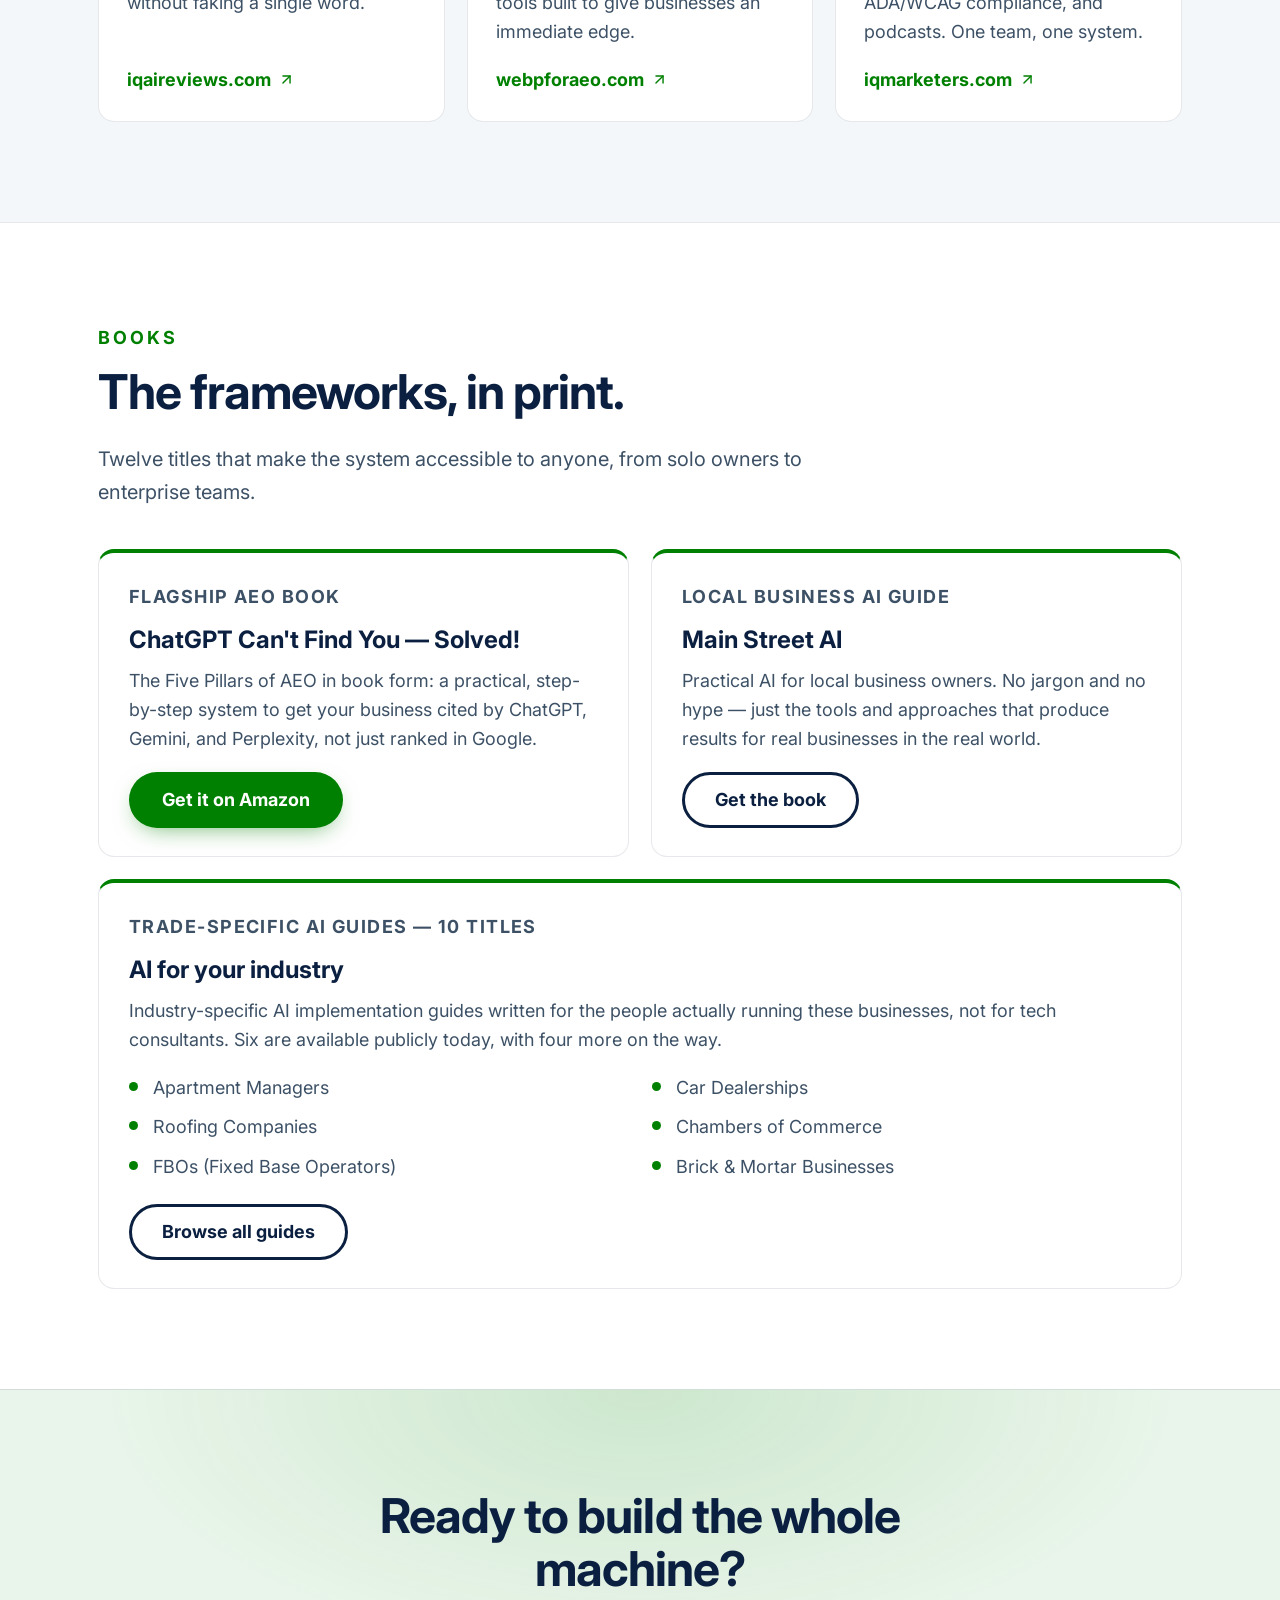
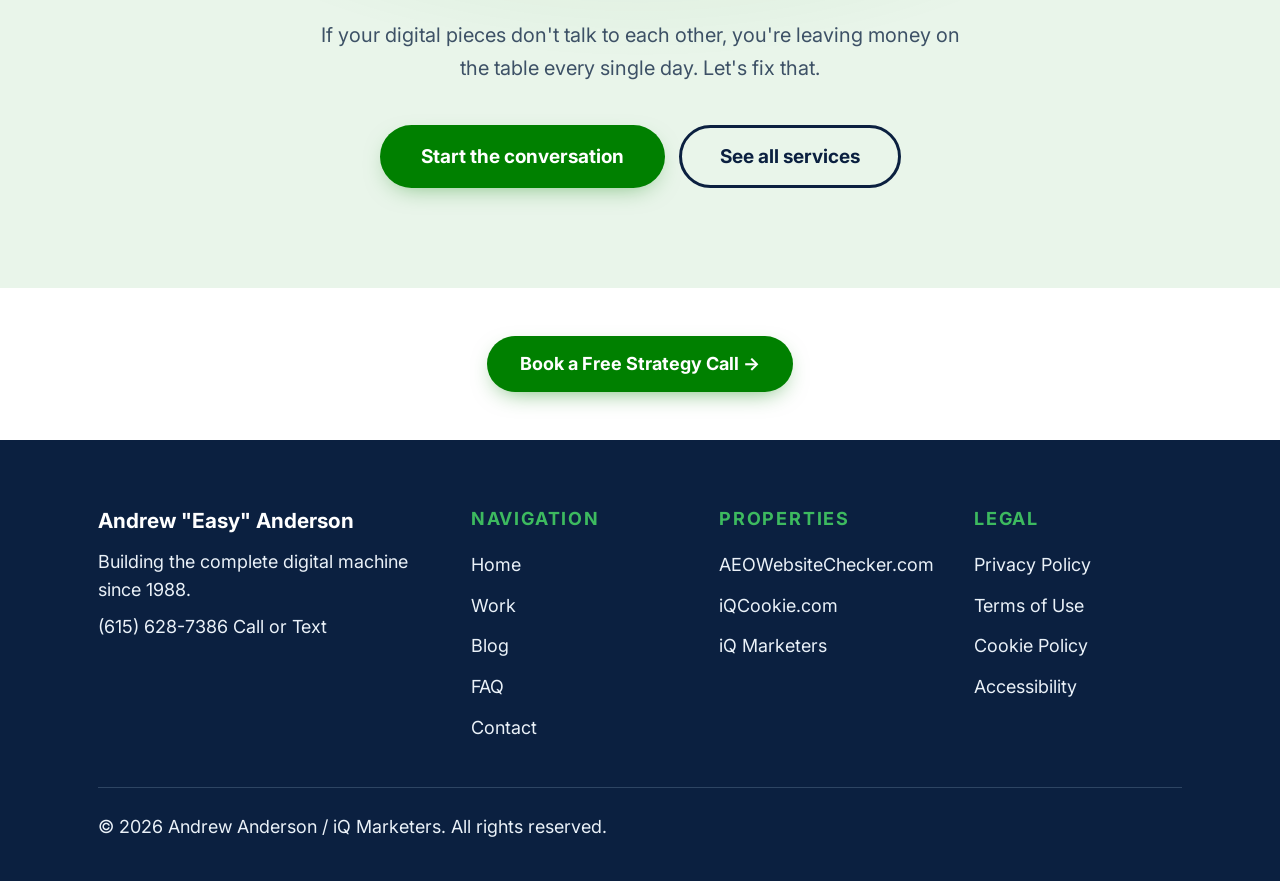
==== commit 5002175f: "Remove redundant in-hero stats; rely on the stats bar below The hero's $2.5B/40yrs/AEO/40+ row dupli" ====
--- a/index.html
+++ b/index.html
@@ -101,24 +101,6 @@
             <a href="/work.html" class="btn-hero-fill">See What I Build</a>
             <a href="https://calendly.com/iqmarketers-c4xd/30min" target="_blank" rel="noopener noreferrer" class="btn-hero-outline">Start a Conversation</a>
           </div>
-          <div class="hero-stats">
-            <div class="hero-stat">
-              <div class="hero-stat-num">$2.5B</div>
-              <div class="hero-stat-label">in leads generated<br>for clients</div>
-            </div>
-            <div class="hero-stat">
-              <div class="hero-stat-num">40 yrs</div>
-              <div class="hero-stat-label">building digital<br>systems</div>
-            </div>
-            <div class="hero-stat">
-              <div class="hero-stat-num">AEO</div>
-              <div class="hero-stat-label">pioneer &amp; framework<br>creator</div>
-            </div>
-            <div class="hero-stat">
-              <div class="hero-stat-num">40+</div>
-              <div class="hero-stat-label">books &amp; trade<br>publications</div>
-            </div>
-          </div>
         </div>
 
         <div class="hero-right">
--- a/assets/css/style.css
+++ b/assets/css/style.css
@@ -1853,11 +1853,12 @@
   padding-inline: 28px;           /* matches .container so the hero aligns with sections below */
   display: flex;
   align-items: center;
-  gap: 64px;
+  gap: 40px;
 }
 
 .hero-left {
   flex: 1;
+  max-width: 580px;   /* keep the copy column from sprawling so the portrait sits near the text */
 }
 
 .hero-right {
@@ -1965,31 +1966,6 @@
   outline-offset: 3px;
 }
 
-.hero-stats {
-  display: flex;
-  gap: 36px;
-  margin-top: 36px;
-  padding-top: 32px;
-  border-top: 1px solid #f0f0f0;
-  flex-wrap: wrap;
-}
-
-.hero-stat-num {
-  font-family: var(--font-display);
-  font-size: 1.75rem;
-  font-weight: 700;
-  letter-spacing: -0.03em;
-  color: #1d1d1f;
-  line-height: 1;
-  margin-bottom: 4px;
-}
-
-.hero-stat-label {
-  font-size: 0.8125rem;
-  color: #6e6e73;
-  line-height: 1.4;
-}
-
 .hero-photo-wrap {
   width: 320px;
   height: 320px;
@@ -2011,10 +1987,10 @@
 @media (max-width: 900px) {
   .hero { padding: 56px 0; }
   .hero-inner { flex-direction: column-reverse; gap: 40px; text-align: center; }
+  .hero-left { max-width: none; }
   .hero-headline { font-size: 3.25rem; }
   .hero-sub { max-width: 100%; }
   .hero-btns { justify-content: center; }
-  .hero-stats { justify-content: center; gap: 24px; }
   .hero-photo-wrap { width: 240px; height: 240px; }
 }
 
